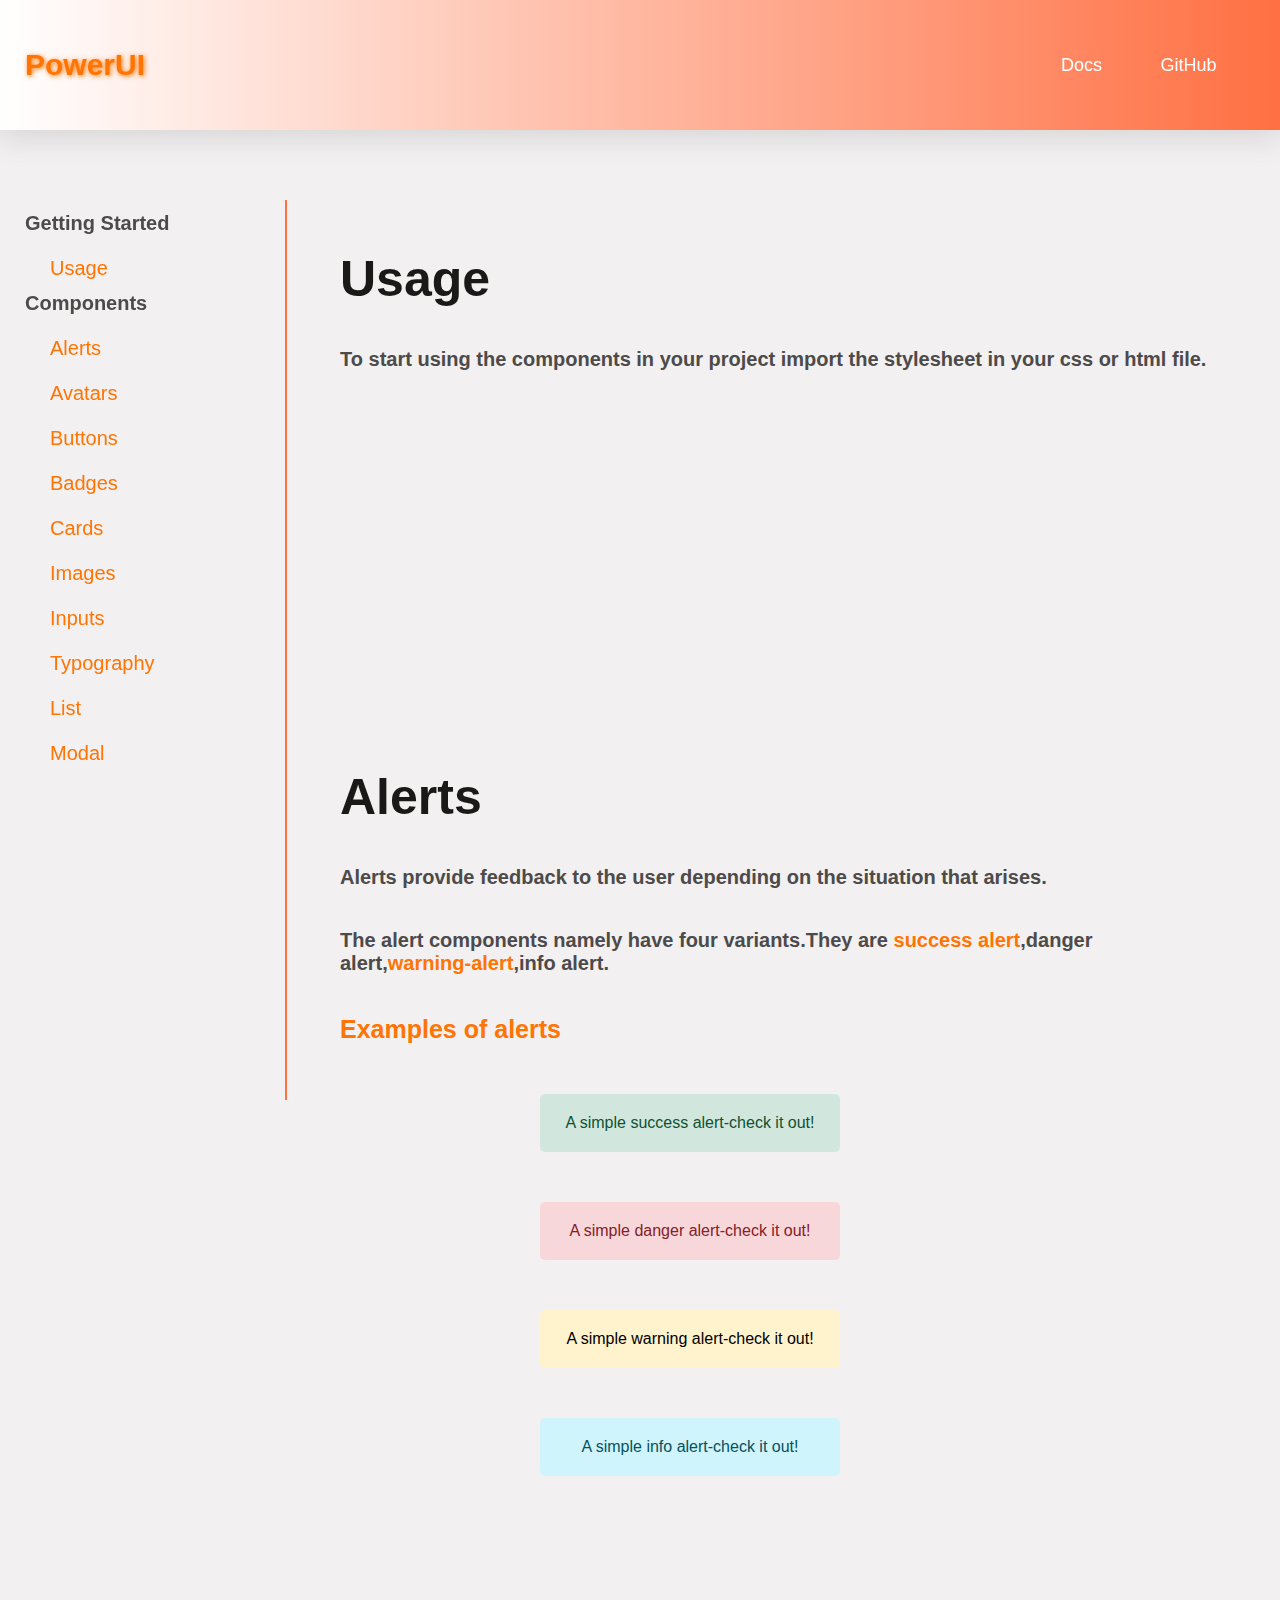
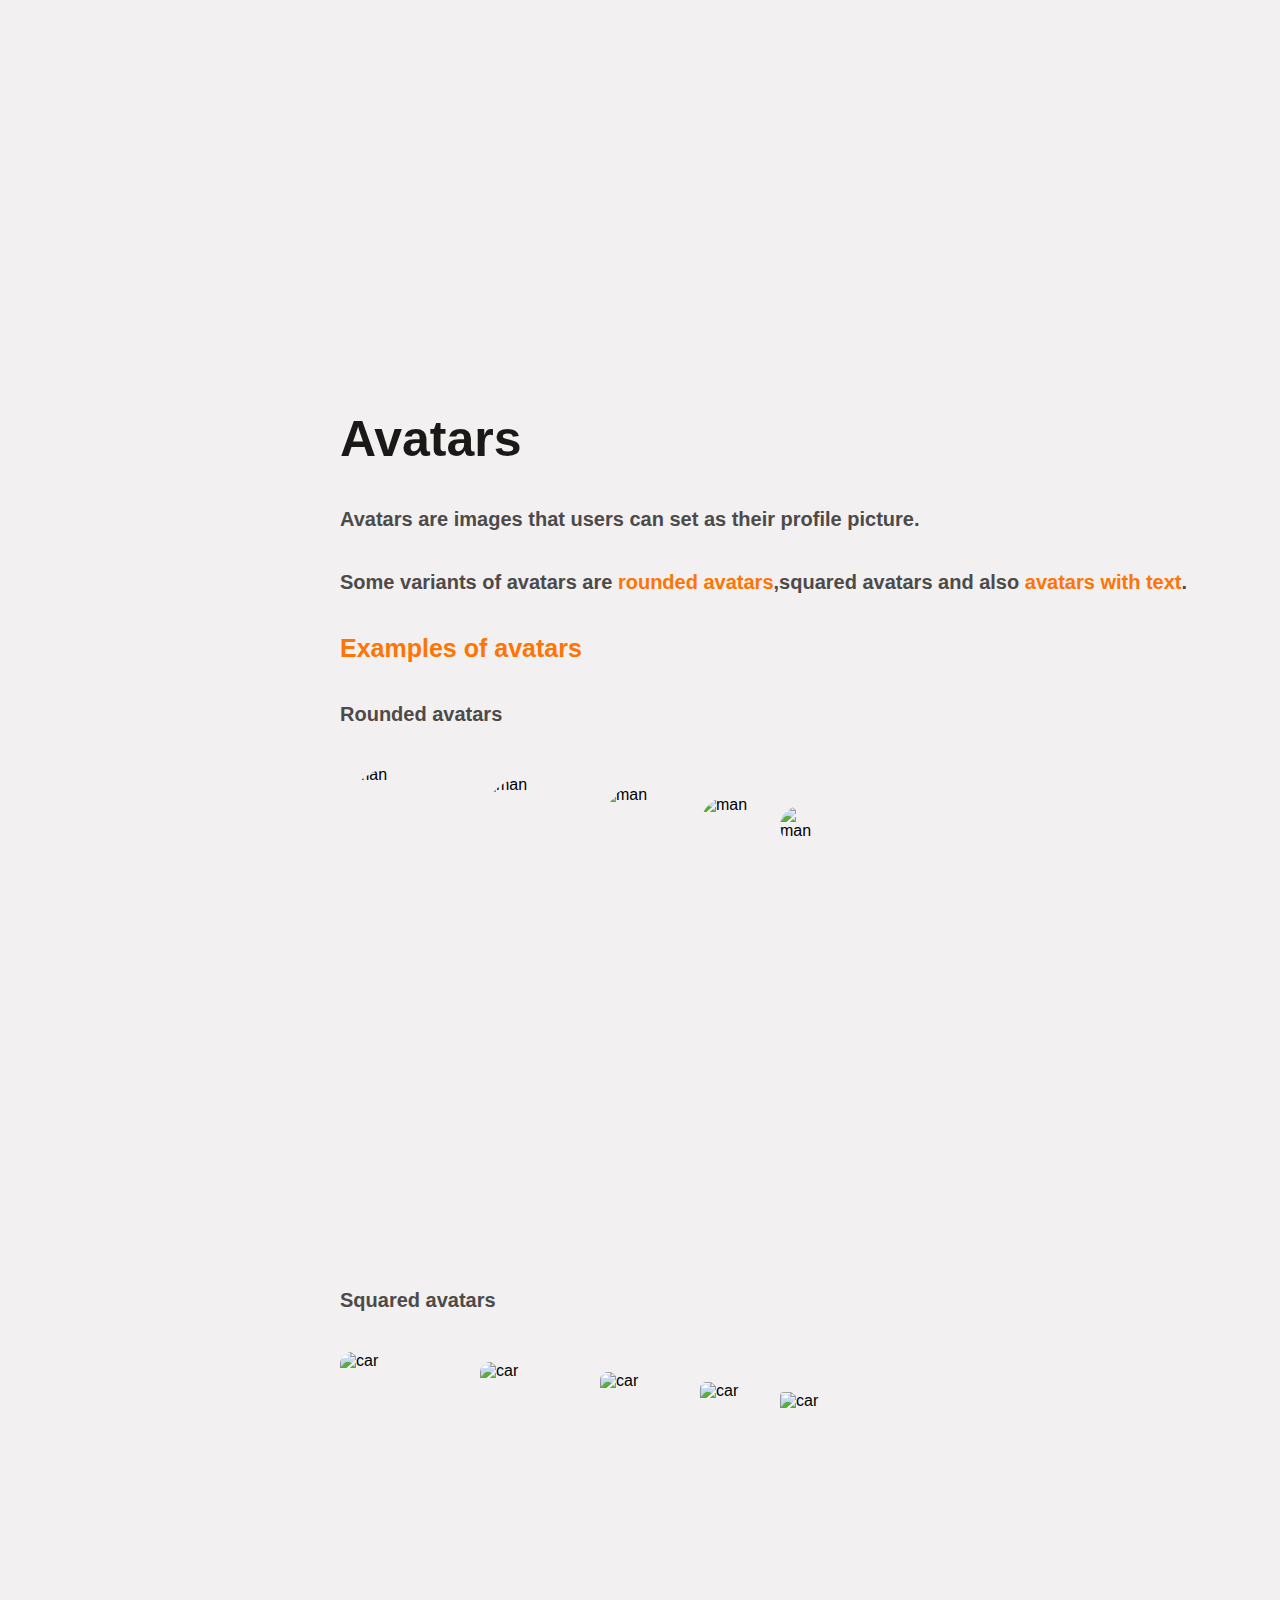
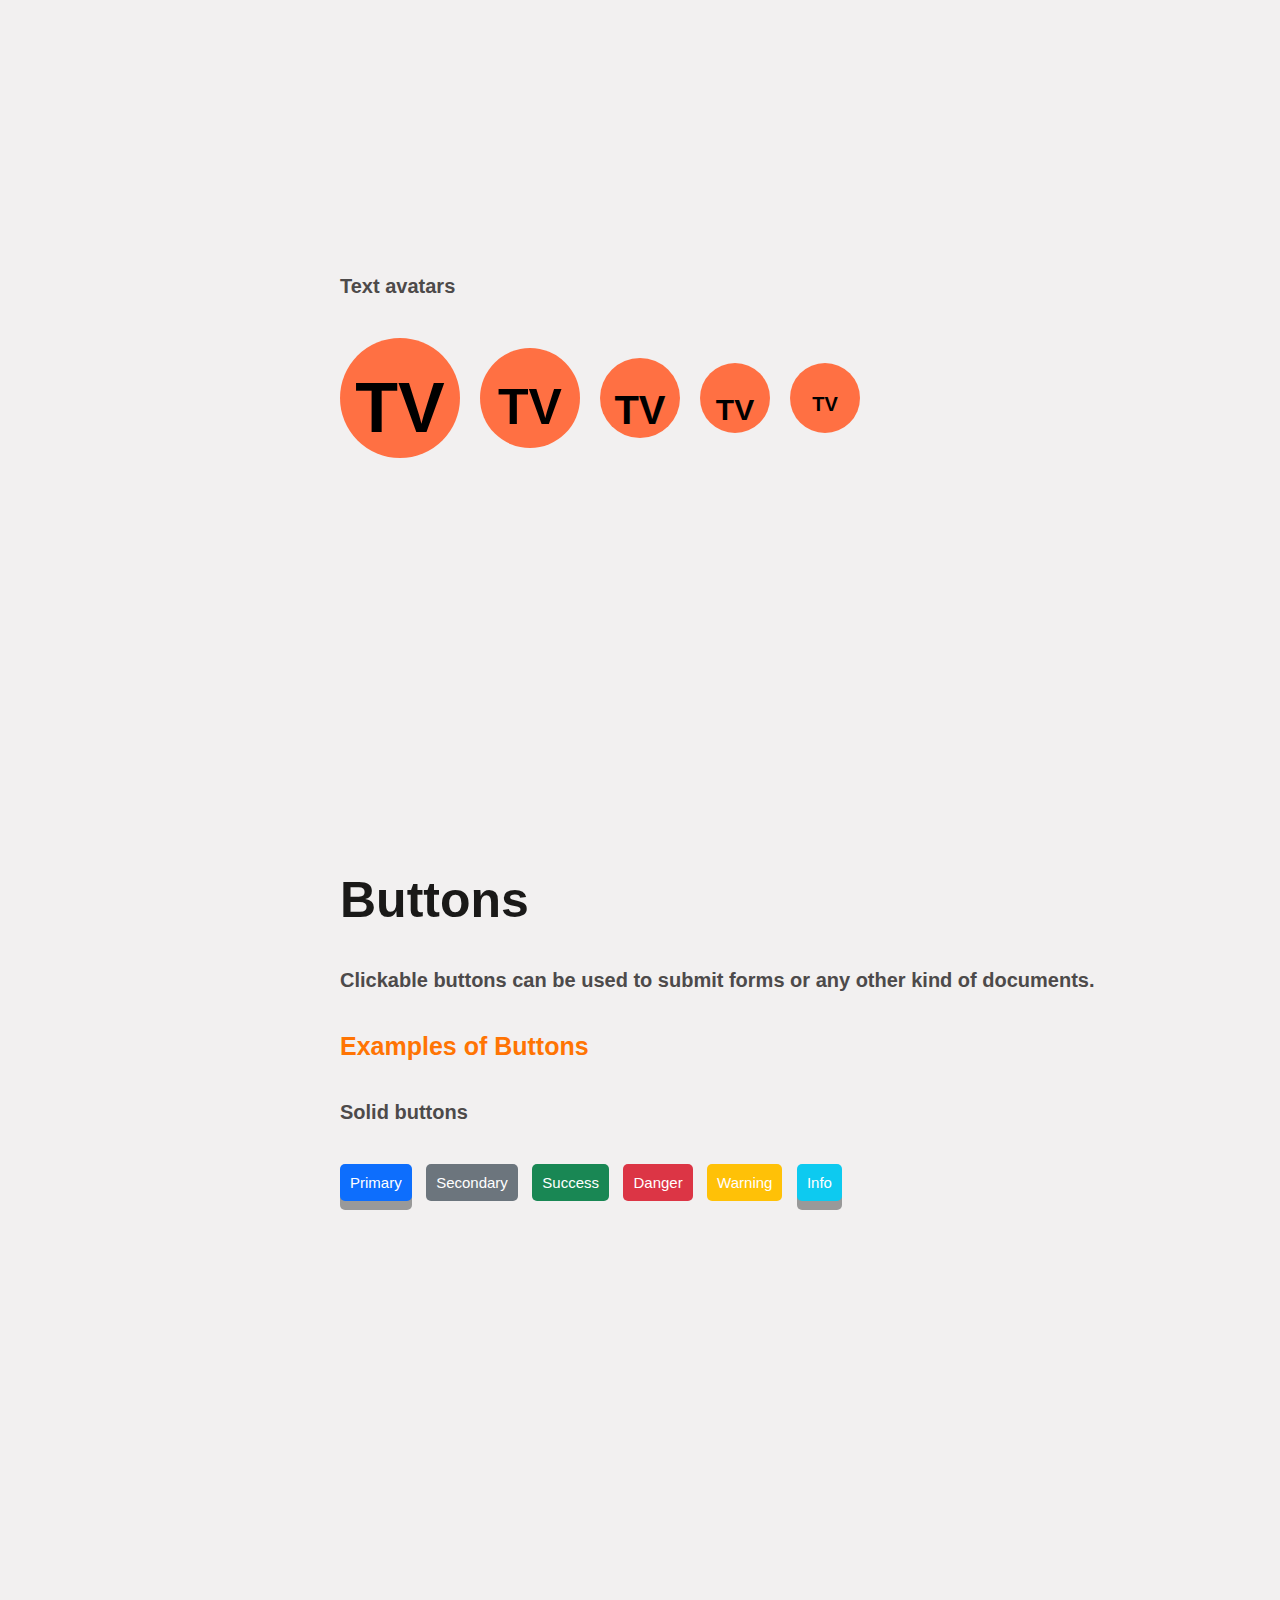
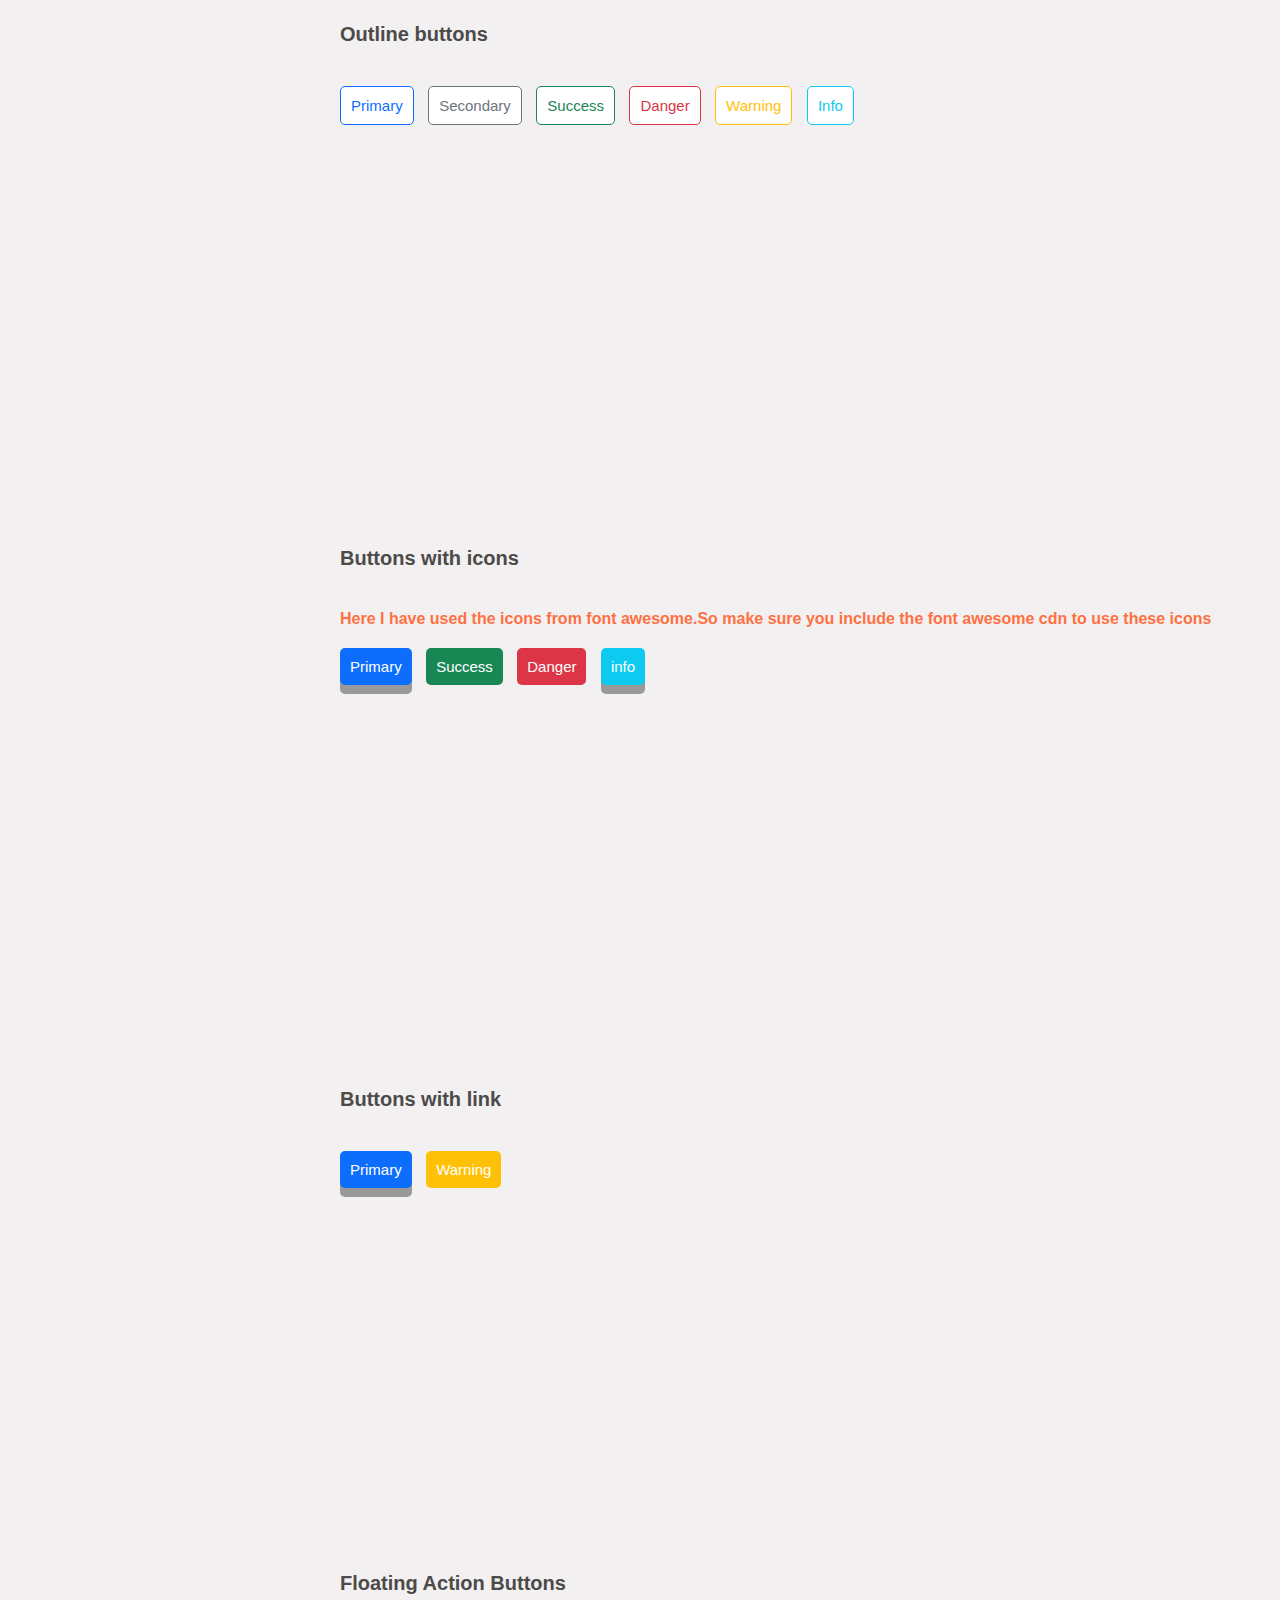
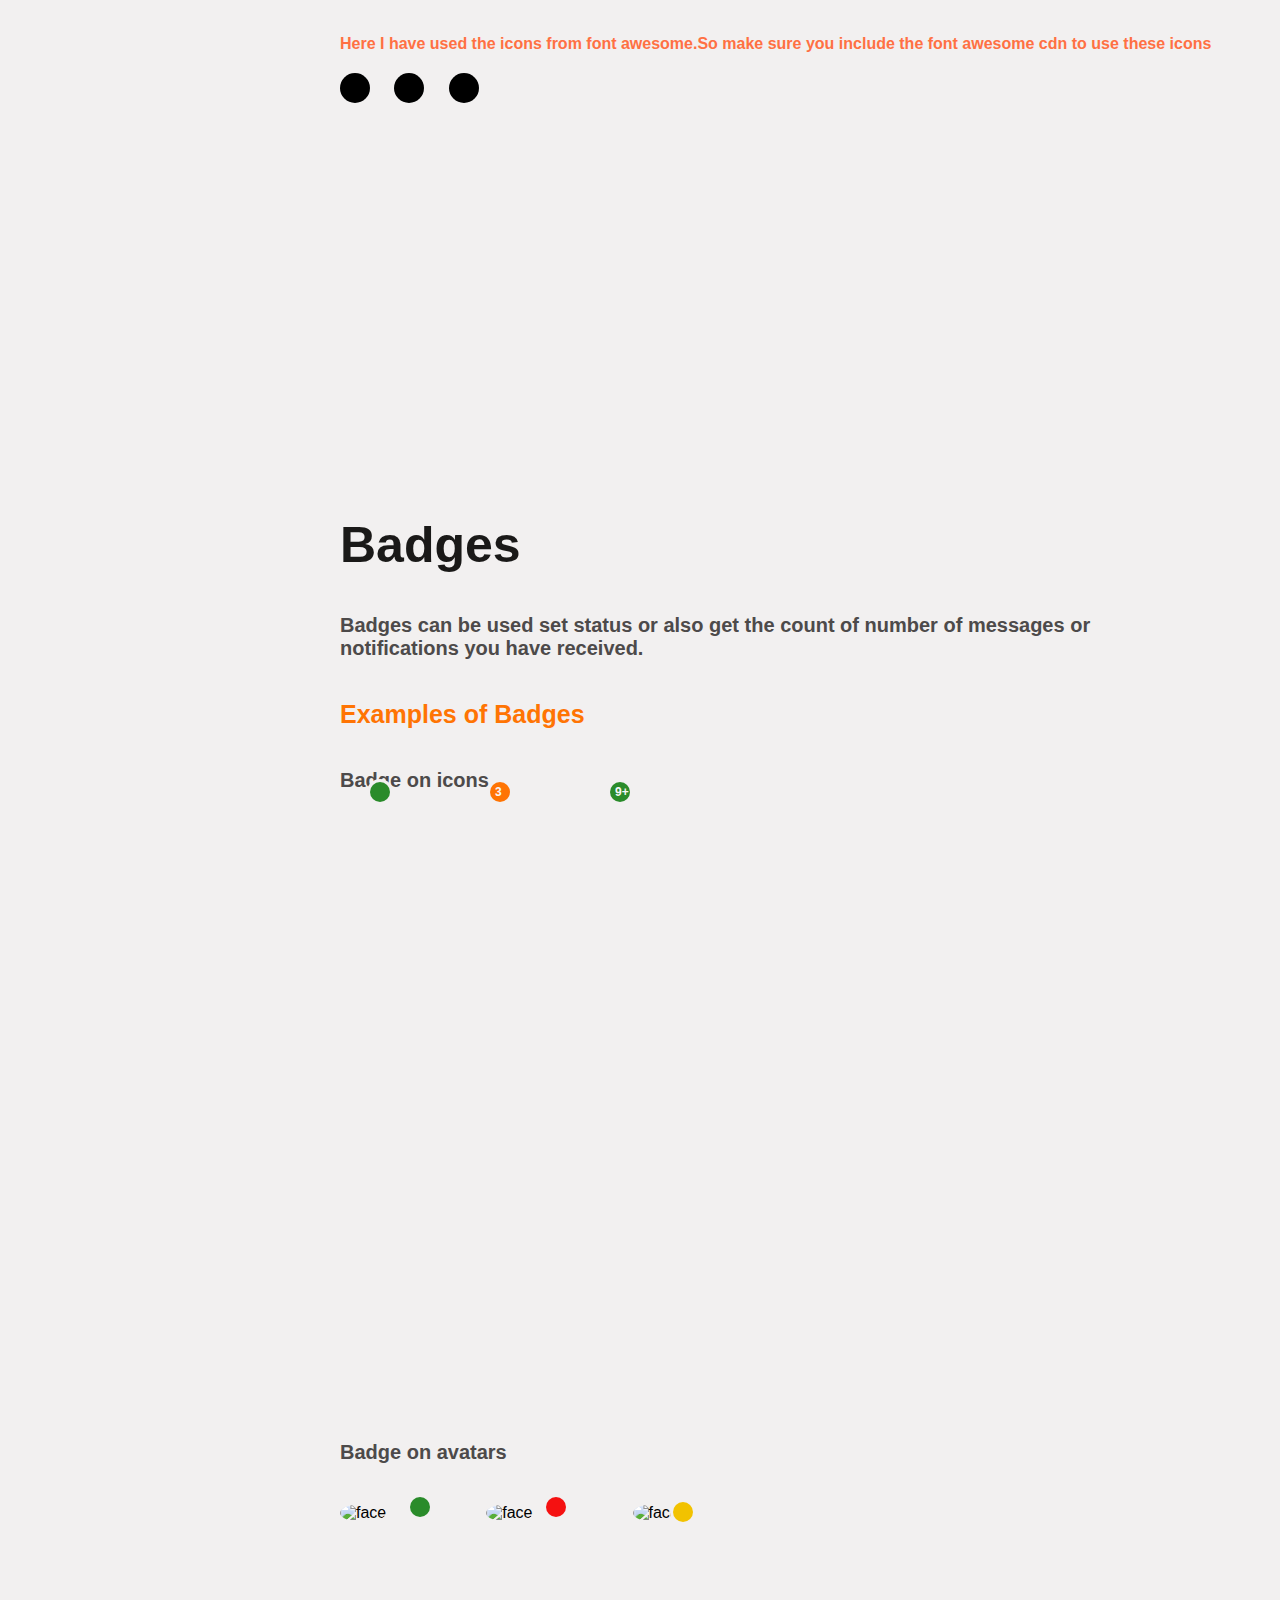
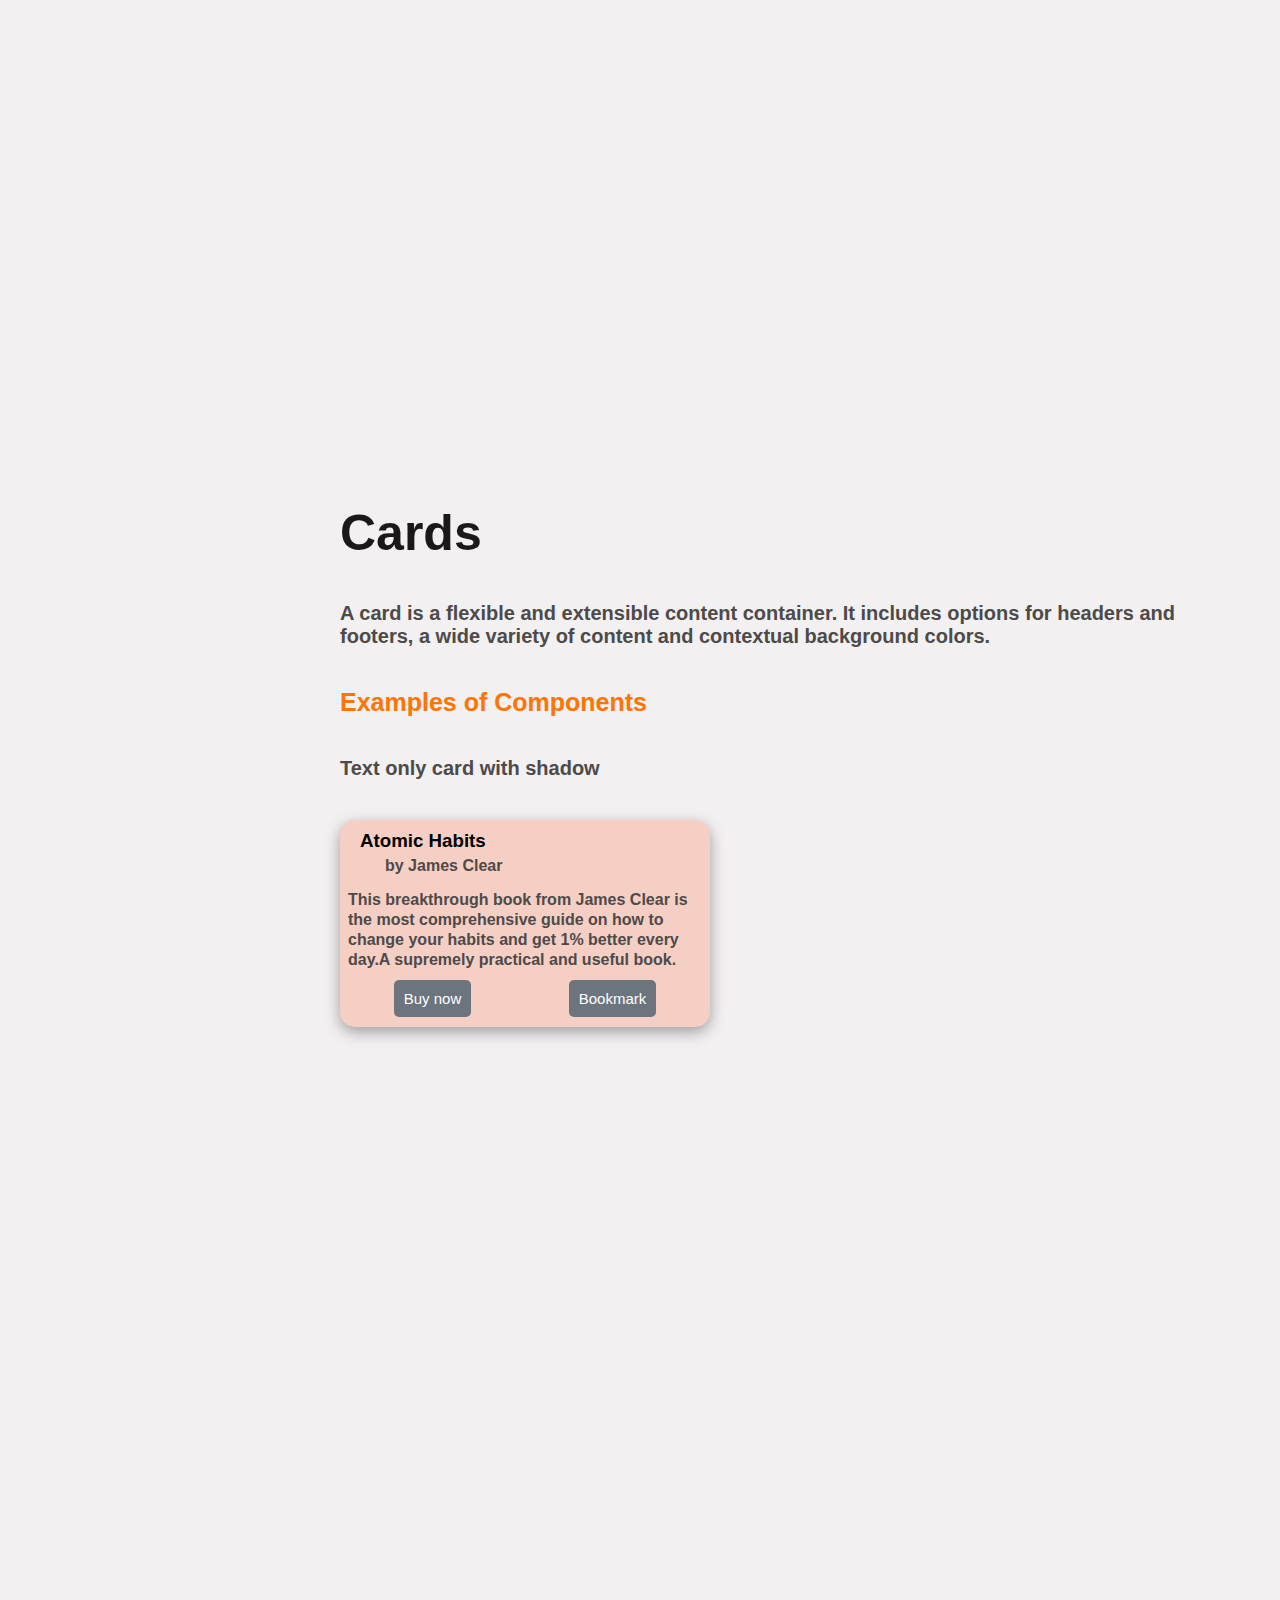
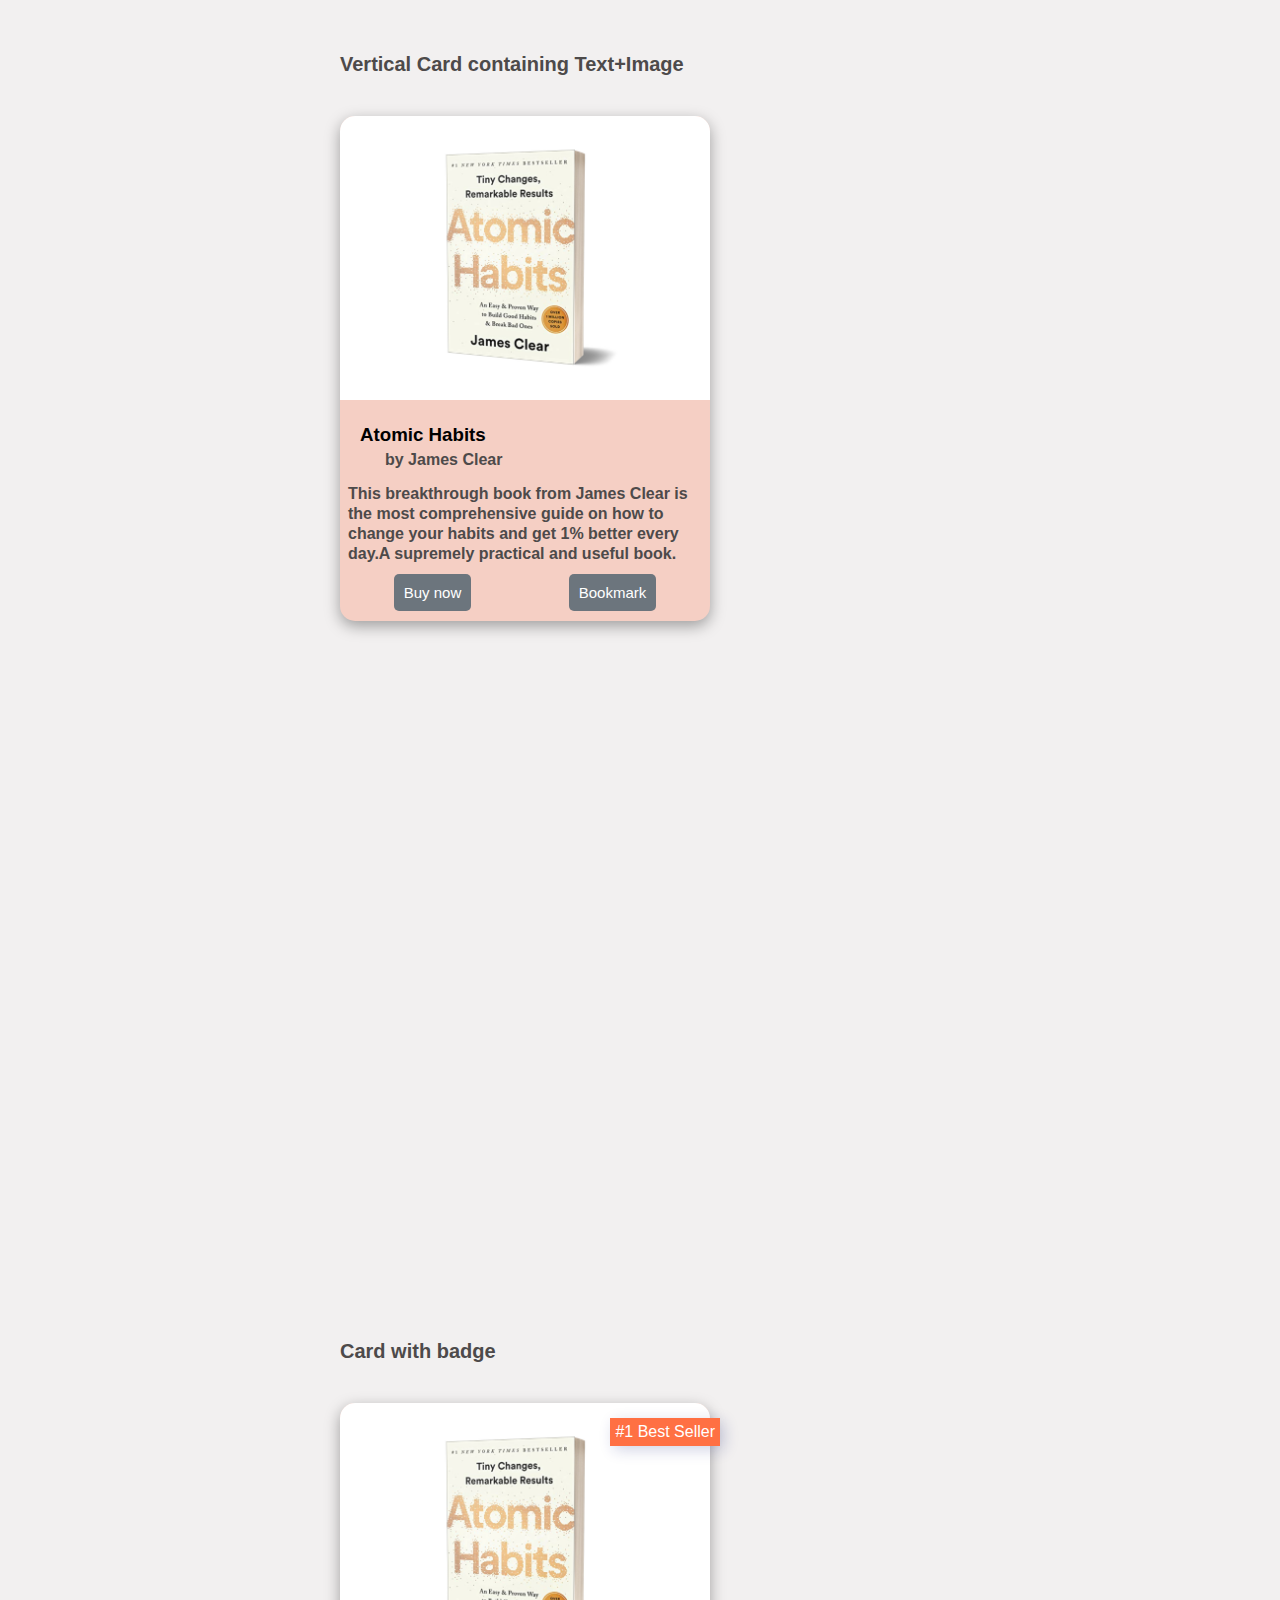
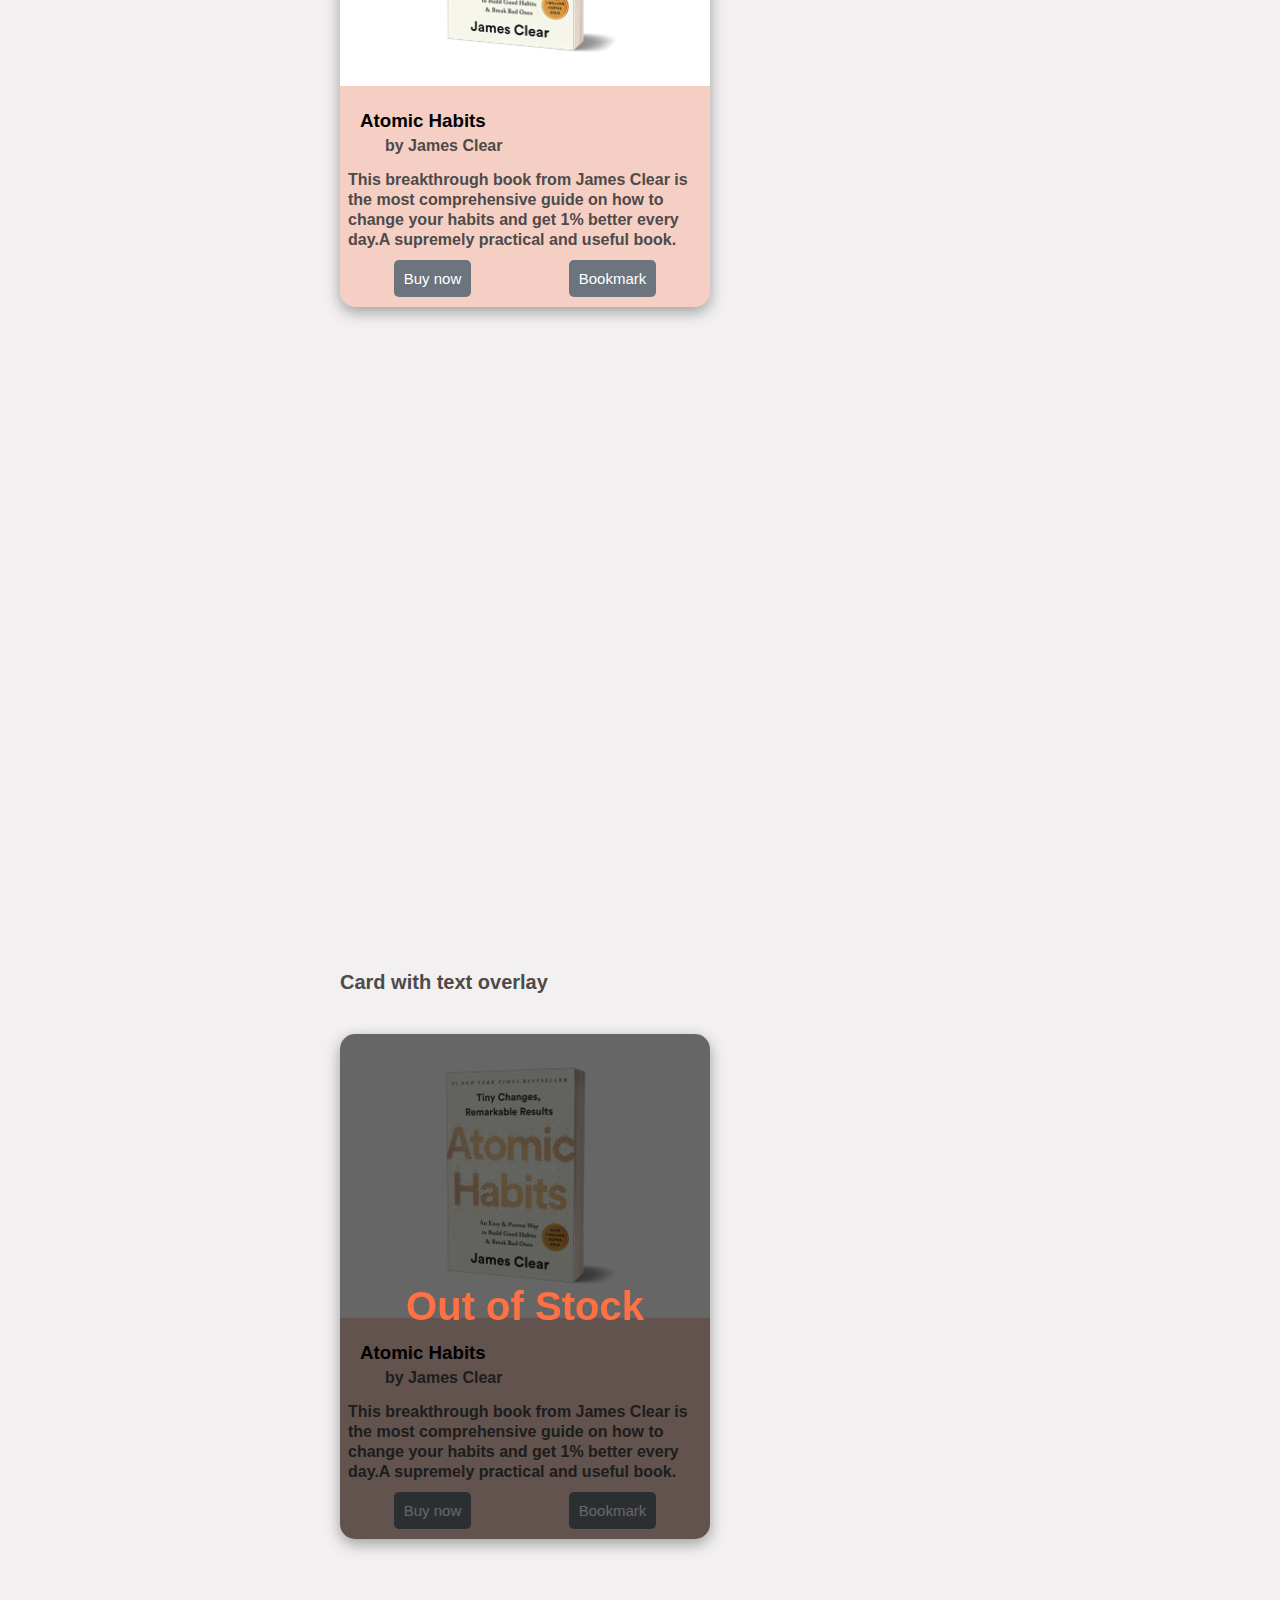
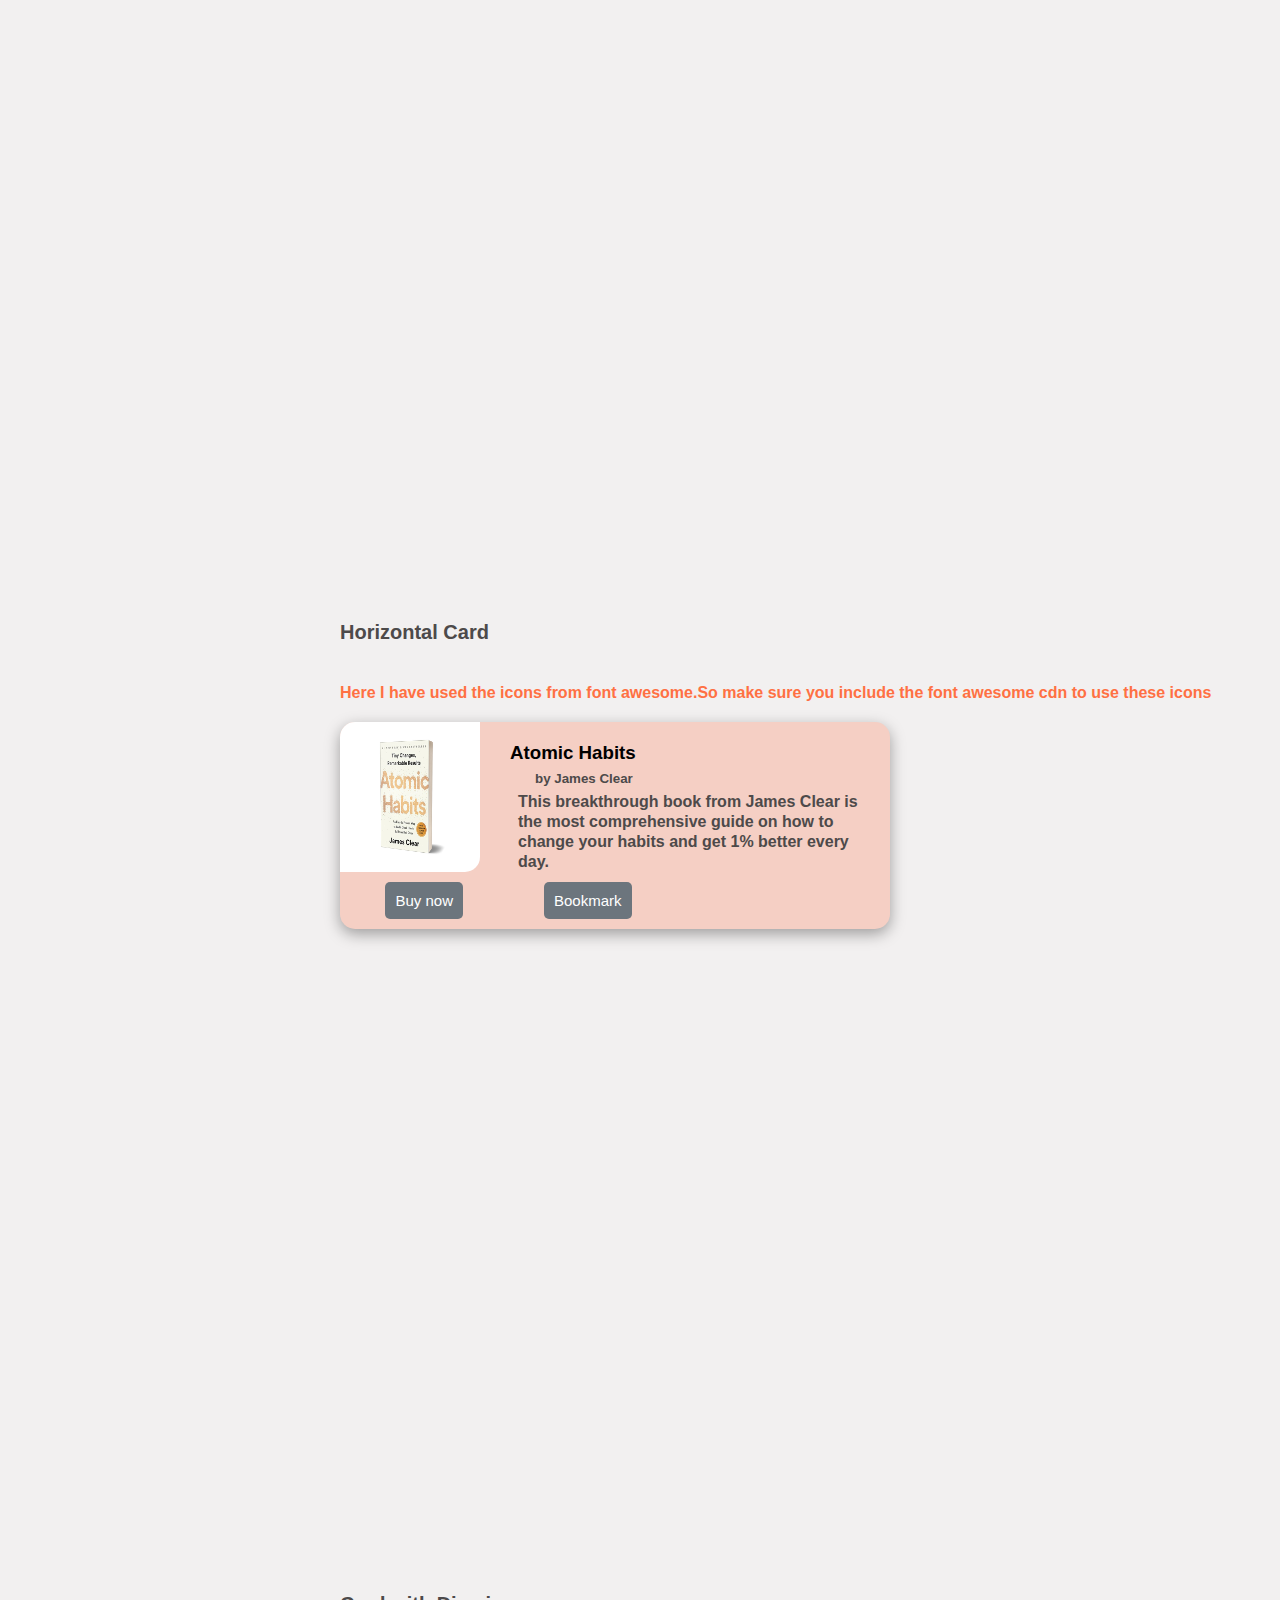
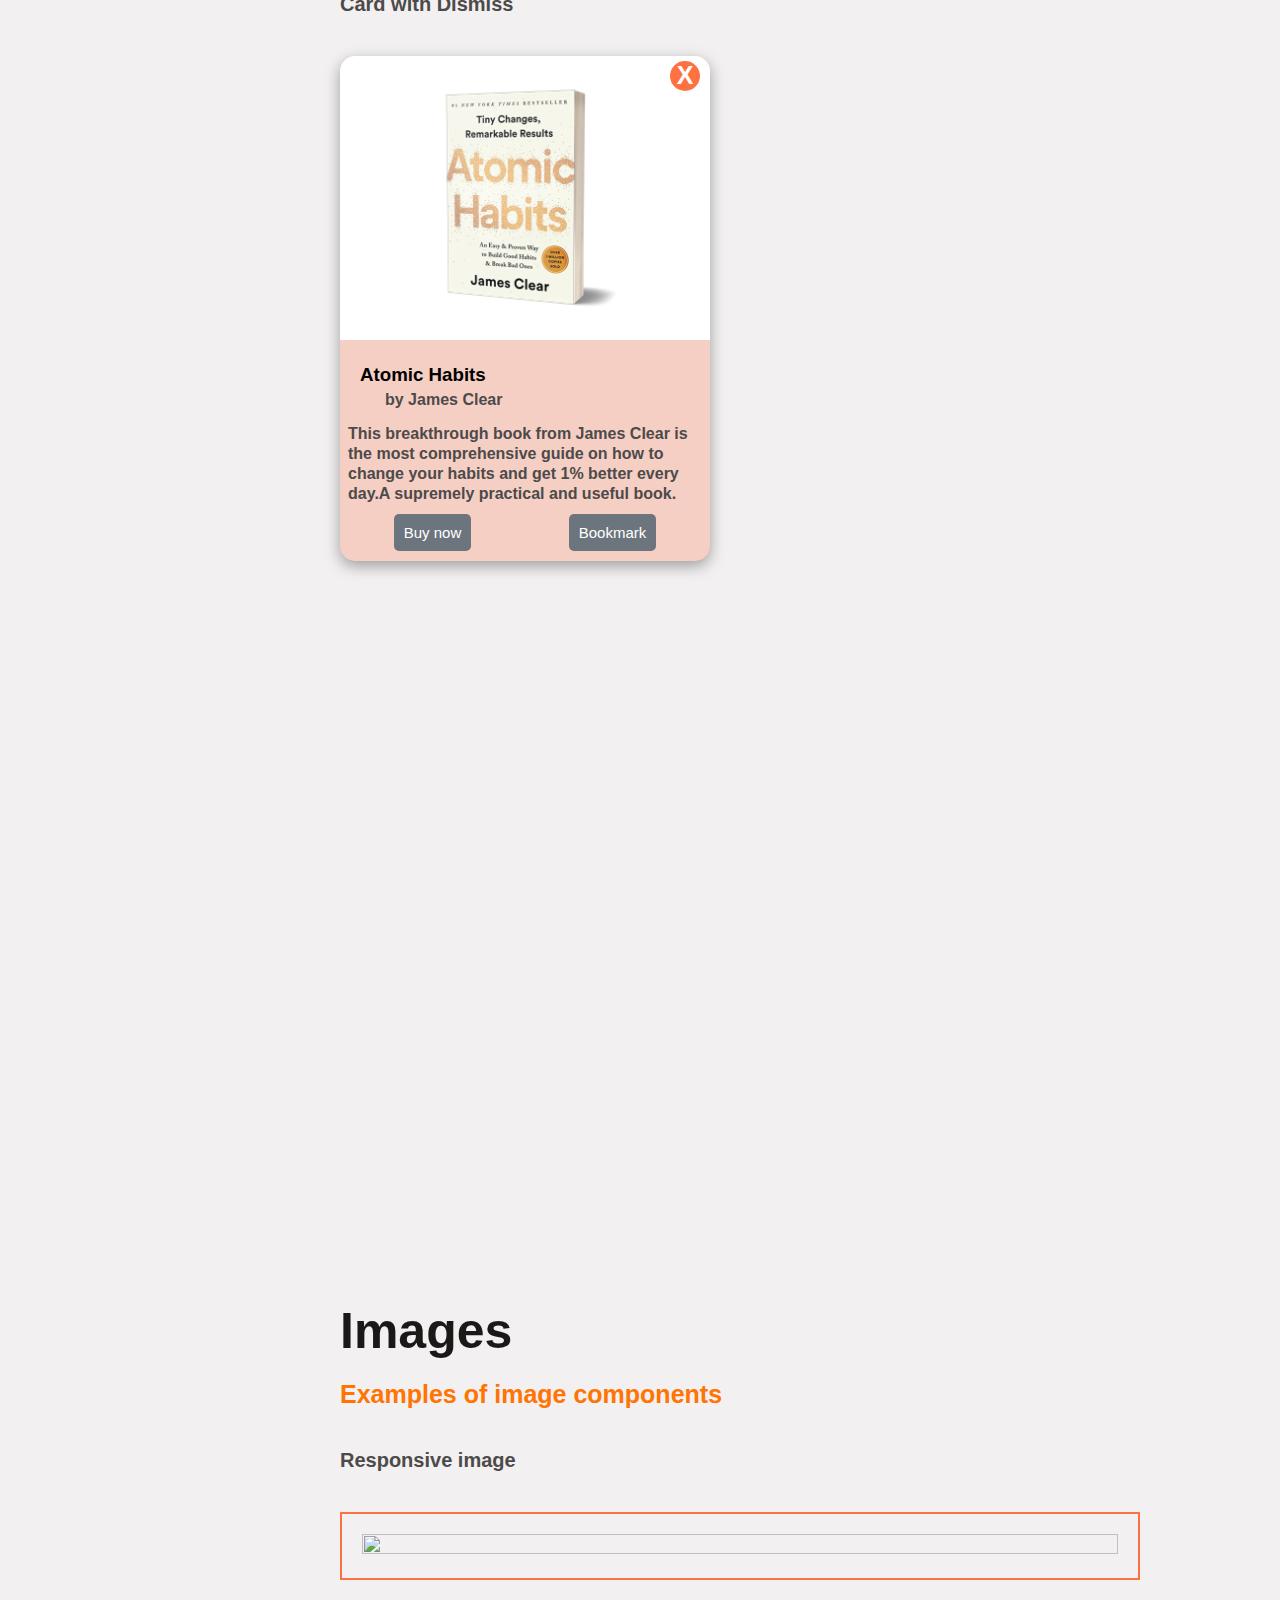
==== documentation.html @ 07fbf4ff "fixed iframe" ====
<!DOCTYPE html>
<html lang="en">
<head>
    <meta charset="UTF-8">
    <meta http-equiv="X-UA-Compatible" content="IE=edge">
    <meta name="viewport" content="width=device-width, initial-scale=1.0">
    <meta name="viewport" content="width=100%" />
    <title>PowerUI|Documentation</title>
    <link rel="stylesheet" href="https://cdnjs.cloudflare.com/ajax/libs/font-awesome/5.1.0/css/v4-shims.min.css" integrity="sha512-p++g4gkFY8DBqLItjIfuKJPFvTPqcg2FzOns2BNaltwoCOrXMqRIOqgWqWEvuqsj/3aVdgoEo2Y7X6SomTfUPA==" crossorigin="anonymous" referrerpolicy="no-referrer" />
    <link rel="stylesheet" href="./Components/component.css">
   <link rel="stylesheet" href="documentation.css">

   
   
  
   <!-- <link rel="stylesheet" href="path/to/font-awesome/css/font-awesome.min.css"> -->
</head>
<body>
    

<div class="container">


   <!-- navbar starts   -->
  <nav class="main-navbar">
    <div class="left-nav">
        <a href="index.html">PowerUI</a>
    </div>
    <ul class="right-nav">
        <li><a href="documentation.html">Docs</a></li>
        <li><a href="https://github.com/varun-Tad/PowerUI">GitHub</a></li>
    </ul>
  </nav>

<!-- navbar ends -->



    <!-- side navbar starts -->
    <aside class="side-navbar">

        <h4 class="usage-head">Getting Started</h4>
        <p class=side-navbar-item><a href="#">Usage</a></p>
        <h4 class="component-head">Components</h4>
        <p class="side-navbar-item"><a href="#alert-container" class="avatar-scrollTo">Alerts</a></p>
        <p class="side-navbar-item"><a href="#avatar-container">Avatars</a></p>
        <p class="side-navbar-item"><a href="#button-container">Buttons</a></p>
        <p class="side-navbar-item"><a href="#badge-container">Badges</a></p>
        <p class="side-navbar-item"><a href="#card-container">Cards</a></p>
        <p class="side-navbar-item"><a href="#image-container" class="image-scollTo">Images</a></p>
        <p class="side-navbar-item"><a href="#input-container">Inputs</a></p>
        <p class="side-navbar-item"><a href="#typography-container">Typography</a></p>
        <p class="side-navbar-item"><a href="#list-container">List</a></p>
        <p class="side-navbar-item"><a href="#modal-container">Modal</a></p>
    </aside>

    <!-- side navbar ends -->

    <!-- document-container starts -->
  <section class="document-container">

    <!-- Usage -->

    <h1 class="component-heading">Usage</h1>
    <p class="component-para">To start using the components in your project import the stylesheet in your css or html file.</p>

    <iframe
    loading="lazy"
     src="https://carbon.now.sh/embed?bg=rgba%28255%2C255%2C255%2C1%29&t=seti&wt=none&l=auto&width=680&ds=true&dsyoff=20px&dsblur=68px&wc=true&wa=true&pv=56px&ph=56px&ln=false&fl=1&fm=Hack&fs=14px&lh=133%25&si=false&es=2x&wm=false&code=%2520%2520%253Clink%2520rel%253D%2522stylesheet%2522%2520href%253D%2522https%253A%252F%252Fpowerui.netlify.app%252FComponents%252Fcomponent.css%2522%253E%250A%2520%2520"
     style="width: 100%; height: 223px; border:0; transform: scale(1); overflow:hidden;"
     sandbox="allow-scripts allow-same-origin">
    </iframe>

     <!-- Alert Component-->
     
  <div id="alert-container">
        <h1 class="component-heading">Alerts</h1>
        <p class="component-para">Alerts provide feedback to the user depending on the situation that arises.</p>
        <p class="component-para">The alert components namely have four variants.They are  <span class="component-text-highlighted">success alert</span>,<span>danger alert</span>,<span class="component-text-highlighted">warning-alert</span>,<span>info alert</span>.</p>
        <h2 class="component-sub-heading">Examples of alerts</h2>
        <div class="comp-example">
         
           <div class="alert alert-success">
             A simple success alert-check it out!
           </div>

           <div class="alert alert-danger">
             A simple danger alert-check it out!
            </div>

            <div class="alert alert-warning">
              A simple warning alert-check it out!
            </div>

            <div class="alert alert-info">
              A simple info alert-check it out!
            </div>
       
  </div>      
        <iframe
        loading="lazy"
        src="https://carbon.now.sh/embed?bg=rgba%28255%2C255%2C255%2C1%29&t=seti&wt=none&l=auto&width=680&ds=true&dsyoff=20px&dsblur=68px&wc=true&wa=true&pv=56px&ph=56px&ln=false&fl=1&fm=Hack&fs=14px&lh=133%25&si=false&es=2x&wm=false&code=%253Cdiv%2520class%253D%2522alert%2520alert-success%2522%253EA%2520simple%2520success%2520alert-check%2520it%2520out%21%253C%252Fdiv%253E%250A%253Cdiv%2520class%253D%2522alert%2520alert-danger%2522%253EA%2520simple%2520danger%2520alert-check%2520it%2520out%21%253C%252Fdiv%253E%250A%253Cdiv%2520class%253D%2522alert%2520alert-warning%2522%253EA%2520simple%2520warning%2520alert-check%2520it%2520out%21%253C%252Fdiv%253E%250A%253Cdiv%2520class%253D%2522alert%2520alert-info%2522%253EA%2520simple%2520info%2520alert-check%2520it%2520out%21%253C%252Fdiv%253E%250A%2520%250A"
        style="width: 100%; height: 400px; border:0; transform: scale(1); overflow:hidden;"
        sandbox="allow-scripts allow-same-origin">
      </iframe>
   
    

    <!-- Avatar section -->
   
  <div id="avatar-container">
       <h1 class="component-heading">Avatars</h1>
       <p class="component-para">Avatars are images that users can set as their profile picture.</p>
       <p class="component-para">Some variants of avatars are <span class="component-text-highlighted">rounded avatars</span>,squared avatars and also <span class="component-text-highlighted">avatars with text</span>.<p>  
       <h2 class="component-sub-heading">Examples of avatars</h2>  
       
      <div>
         <p class="component-para">Rounded avatars</p>
      
         <div class="avatar-sect">
            <img class="avatar-round avatar-xl" src="https://images.unsplash.com/photo-1593085512500-5d55148d6f0d?ixlib=rb-1.2.1&ixid=MnwxMjA3fDB8MHxwaG90by1wYWdlfHx8fGVufDB8fHx8&auto=format&fit=crop&w=1180&q=80" alt="man">
            <img class="avatar-round avatar-lg" src="https://images.unsplash.com/photo-1593085512500-5d55148d6f0d?ixlib=rb-1.2.1&ixid=MnwxMjA3fDB8MHxwaG90by1wYWdlfHx8fGVufDB8fHx8&auto=format&fit=crop&w=1180&q=80" alt="man">
            <img class="avatar-round avatar-md" src="https://images.unsplash.com/photo-1593085512500-5d55148d6f0d?ixlib=rb-1.2.1&ixid=MnwxMjA3fDB8MHxwaG90by1wYWdlfHx8fGVufDB8fHx8&auto=format&fit=crop&w=1180&q=80" alt="man">
            <img class="avatar-round avatar-sm" src="https://images.unsplash.com/photo-1593085512500-5d55148d6f0d?ixlib=rb-1.2.1&ixid=MnwxMjA3fDB8MHxwaG90by1wYWdlfHx8fGVufDB8fHx8&auto=format&fit=crop&w=1180&q=80" alt="man">
            <img class="avatar-round avatar-xs" src="https://images.unsplash.com/photo-1593085512500-5d55148d6f0d?ixlib=rb-1.2.1&ixid=MnwxMjA3fDB8MHxwaG90by1wYWdlfHx8fGVufDB8fHx8&auto=format&fit=crop&w=1180&q=80" alt="man">
         </div>
        
            <iframe
            loading="lazy"
            src="https://carbon.now.sh/embed?bg=rgba%28255%2C255%2C255%2C1%29&t=seti&wt=none&l=auto&width=680&ds=true&dsyoff=20px&dsblur=68px&wc=true&wa=true&pv=56px&ph=56px&ln=false&fl=1&fm=Hack&fs=14px&lh=133%25&si=false&es=2x&wm=false&code=%2520%253Cimg%2520class%253D%2522avatar-round%2520avatar-xl%2522%2520src%253D%2522https%253A%252F%252Furl-of-image%2522%2520alt%253D%2522%2520%2522%253E%250A%2520%253Cimg%2520class%253D%2522avatar-round%2520avatar-lg%2522%2520src%253D%2522https%253A%252F%252Furl-of-image%2522%2520alt%253D%2522%2520%2522%253E%250A%2520%253Cimg%2520class%253D%2522avatar-round%2520avatar-md%2522%2520src%253D%2522https%253A%252F%252Furl-of-image%2522%2520alt%253D%2522%2520%2522%253E%250A%2520%253Cimg%2520class%253D%2522avatar-round%2520avatar-sm%2522%2520src%253D%2522https%253A%252F%252Furl-of-image%2522%2520alt%253D%2522%2520%2522%253E%250A%2520%253Cimg%2520class%253D%2522avatar-round%2520avatar-xs%2522%2520src%253D%2522https%253A%252F%252Furl-of-image%2522%2520alt%253D%2522%2520%2522%253E"
            style="width: 100%; height: 279px; border:0; transform: scale(1); overflow:hidden;"
            sandbox="allow-scripts allow-same-origin">
          </iframe>



           
        <p class="component-para">Squared avatars</p>    
      
        <div class="avatar-sect">
         
          <img class ="avatar-square avatar-xl"src="https://images.unsplash.com/photo-1583698896760-7355120cede6?ixlib=rb-1.2.1&ixid=MnwxMjA3fDB8MHxwaG90by1wYWdlfHx8fGVufDB8fHx8&auto=format&fit=crop&w=1548&q=80" alt="car">
          <img class ="avatar-square avatar-lg"src="https://images.unsplash.com/photo-1583698896760-7355120cede6?ixlib=rb-1.2.1&ixid=MnwxMjA3fDB8MHxwaG90by1wYWdlfHx8fGVufDB8fHx8&auto=format&fit=crop&w=1548&q=80" alt="car">
          <img class ="avatar-square avatar-md"src="https://images.unsplash.com/photo-1583698896760-7355120cede6?ixlib=rb-1.2.1&ixid=MnwxMjA3fDB8MHxwaG90by1wYWdlfHx8fGVufDB8fHx8&auto=format&fit=crop&w=1548&q=80" alt="car">
          <img class ="avatar-square avatar-sm"src="https://images.unsplash.com/photo-1583698896760-7355120cede6?ixlib=rb-1.2.1&ixid=MnwxMjA3fDB8MHxwaG90by1wYWdlfHx8fGVufDB8fHx8&auto=format&fit=crop&w=1548&q=80" alt="car">
          <img class ="avatar-square avatar-xs"src="https://images.unsplash.com/photo-1583698896760-7355120cede6?ixlib=rb-1.2.1&ixid=MnwxMjA3fDB8MHxwaG90by1wYWdlfHx8fGVufDB8fHx8&auto=format&fit=crop&w=1548&q=80" alt="car">
        </div>
    

        <iframe
          loading="lazy"
          src="https://carbon.now.sh/embed?bg=rgba%28255%2C255%2C255%2C1%29&t=seti&wt=none&l=auto&width=680&ds=true&dsyoff=20px&dsblur=68px&wc=true&wa=true&pv=56px&ph=56px&ln=false&fl=1&fm=Hack&fs=14px&lh=133%25&si=false&es=2x&wm=false&code=%2520%253Cimg%2520class%253D%2522avatar-square%2520avatar-xl%2522%2520src%253D%2522https%253A%252F%252Furl-of-image%2522%2520alt%253D%2522%2520%2522%253E%250A%2520%253Cimg%2520class%253D%2522avatar-square%2520avatar-lg%2522%2520src%253D%2522https%253A%252F%252Furl-of-image%2522%2520alt%253D%2522%2520%2522%253E%250A%2520%253Cimg%2520class%253D%2522avatar-square%2520avatar-md%2522%2520src%253D%2522https%253A%252F%252Furl-of-image%2522%2520alt%253D%2522%2520%2522%253E%250A%2520%253Cimg%2520class%253D%2522avatar-square%2520avatar-sm%2522%2520src%253D%2522https%253A%252F%252Furl-of-image%2522%2520alt%253D%2522%2520%2522%253E%250A%2520%253Cimg%2520class%253D%2522avatar-square%2520avatar-xs%2522%2520src%253D%2522https%253A%252F%252Furl-of-image%2522%2520alt%253D%2522%2520%2522%253E"
          style="width: 100%; height: 279px; border:0; transform: scale(1); overflow:hidden;"
          sandbox="allow-scripts allow-same-origin">
        </iframe>

        <p class="component-para">Text avatars</p> 
     
        <div class="avatar-sect">

            <div class="avatar-text avatar-xl font-extra-large">TV</div>
            <div class="avatar-text avatar-lg font-large">TV</div>
            <div class="avatar-text avatar-md font-mid">TV</div>
            <div class="avatar-text avatar-sm font-small">TV</div>
            <div class="avatar-text avatar-xs font-extra-small">TV</div>
        </div>
          <iframe
            loading="lazy"
            src="https://carbon.now.sh/embed?bg=rgba%28255%2C255%2C255%2C1%29&t=seti&wt=none&l=auto&width=680&ds=true&dsyoff=20px&dsblur=68px&wc=true&wa=true&pv=56px&ph=56px&ln=false&fl=1&fm=Hack&fs=14px&lh=133%25&si=false&es=2x&wm=false&code=%2520%253Cdiv%2520class%253D%2522avatar-text%2520avatar-xl%2520font-extra-large%2522%253ETV%253C%252Fdiv%253E%250A%2520%253Cdiv%2520class%253D%2522avatar-text%2520avatar-lg%2520font-large%2522%253ETV%253C%252Fdiv%253E%250A%2520%253Cdiv%2520class%253D%2522avatar-text%2520avatar-md%2520font-mid%2522%253ETV%253C%252Fdiv%253E%250A%2520%253Cdiv%2520class%253D%2522avatar-text%2520avatar-sm%2520font-small%2522%253ETV%253C%252Fdiv%253E%250A%2520%253Cdiv%2520class%253D%2522avatar-text%2520avatar-xs%2520font-extra-small%2522%253ETV%253C%252Fdiv%253E"
            style="width: 100%; height: 279px; border:0; transform: scale(1); overflow:hidden;"
            sandbox="allow-scripts allow-same-origin">
          </iframe>

      </div>
    </div>

    <!-- Button section -->

   <div id="button-container" >

   
       <h1 class="component-heading">Buttons</h1>
       <p class="component-para">Clickable buttons can be used to submit forms or any other kind of documents. </p>
       <h2 class="component-sub-heading">Examples of Buttons</h2> 
       <p class="component-para">Solid buttons</p>
      
       <div class="comp-example">
          <button type="button" class="btn btn-primary btns">Primary</button>
          <button type="button" class="btn btn-secondary btns">Secondary</button>
          <button type="button" class="btn btn-success btns">Success</button>
          <button type="button" class="btn btn-danger btns">Danger</button>
          <button type="button" class="btn btn-warning btns">Warning</button>
          <button type="button" class="btn btn-info btns">Info</button>
      </div>

      <iframe
      loading="lazy"
      src="https://carbon.now.sh/embed?bg=rgba%28255%2C255%2C255%2C1%29&t=seti&wt=none&l=auto&width=680&ds=true&dsyoff=20px&dsblur=68px&wc=true&wa=true&pv=56px&ph=56px&ln=false&fl=1&fm=Hack&fs=14px&lh=133%25&si=false&es=2x&wm=false&code=%253Cbutton%2520type%253D%2522button%2522%2520class%253D%2522btn%2520btn-primary%2520btns%2522%253EPrimary%253C%252Fbutton%253E%250A%253Cbutton%2520type%253D%2522button%2522%2520class%253D%2522btn%2520btn-secondary%2520btns%2522%253ESecondary%253C%252Fbutton%253E%250A%253Cbutton%2520type%253D%2522button%2522%2520class%253D%2522btn%2520btn-success%2520btns%2522%253ESuccess%253C%252Fbutton%253E%250A%253Cbutton%2520type%253D%2522button%2522%2520class%253D%2522btn%2520btn-danger%2520btns%2522%253EDanger%253C%252Fbutton%253E%250A%253Cbutton%2520type%253D%2522button%2522%2520class%253D%2522btn%2520btn-warning%2520btns%2522%253EWarning%253C%252Fbutton%253E%250A%253Cbutton%2520type%253D%2522button%2522%2520class%253D%2522btn%2520btn-info%2520btns%2522%253EInfo%253C%252Fbutton%253E"
      style="width: 100%; height: 298px; border:0; transform: scale(1); overflow:hidden;"
      sandbox="allow-scripts allow-same-origin">
    </iframe>


       <p class="component-para">Outline buttons</p>
      
       <div class="comp-example">
          <button type="button" class="btn btn-outline-primary">Primary</button>
          <button type="button" class="btn btn-outline-secondary">Secondary</button>
          <button type="button" class="btn btn-outline-success">Success</button>
          <button type="button" class="btn btn-outline-danger">Danger</button>
          <button type="button" class="btn btn-outline-warning">Warning</button>
          <button type="button" class="btn btn-outline-info">Info</button>
       </div>

       <iframe
       loading="lazy"
       src="https://carbon.now.sh/embed?bg=rgba%28255%2C255%2C255%2C1%29&t=seti&wt=none&l=auto&width=680&ds=true&dsyoff=20px&dsblur=68px&wc=true&wa=true&pv=56px&ph=56px&ln=false&fl=1&fm=Hack&fs=14px&lh=133%25&si=false&es=2x&wm=false&code=%2520%253Cbutton%2520type%253D%2522button%2522%2520class%253D%2522btn%2520btn-outline-primary%2522%253EPrimary%253C%252Fbutton%253E%250A%2520%253Cbutton%2520type%253D%2522button%2522%2520class%253D%2522btn%2520btn-outline-secondary%2522%253ESecondary%253C%252Fbutton%253E%250A%2520%253Cbutton%2520type%253D%2522button%2522%2520class%253D%2522btn%2520btn-outline-success%2522%253ESuccess%253C%252Fbutton%253E%250A%2520%253Cbutton%2520type%253D%2522button%2522%2520class%253D%2522btn%2520btn-outline-danger%2522%253EDanger%253C%252Fbutton%253E%250A%2520%253Cbutton%2520type%253D%2522button%2522%2520class%253D%2522btn%2520btn-outline-warning%2522%253EWarning%253C%252Fbutton%253E%250A%2520%253Cbutton%2520type%253D%2522button%2522%2520class%253D%2522btn%2520btn-outline-info%2522%253EInfo%253C%252Fbutton%253E"
       style="width: 100%; height: 298px; border:0; transform: scale(1); overflow:hidden;"
       sandbox="allow-scripts allow-same-origin">
     </iframe>

       <p class="component-para">Buttons with icons</p>
       <p class="component-highlight">Here I have used the icons from font awesome.So make sure you include the font awesome cdn to use these icons</p>

       <div class="comp-example">
        <button type="button" class="btn btn-primary btns"><i class="far fa-thumbs-up"></i> Primary</button>
        <button type="button" class="btn btn-success btns"><i class="far fa-check-circle"></i> Success</button>
        <button type="button" class="btn btn-danger btns"><i class="far fa-times-circle"></i> Danger</button>
        <button type="button" class="btn btn-info btns"><i class="far fa-question-circle"></i>  info</button>
       </div>


       <iframe
       loading="lazy"
       src="https://carbon.now.sh/embed?bg=rgba%28255%2C255%2C255%2C1%29&t=seti&wt=none&l=auto&width=680&ds=true&dsyoff=20px&dsblur=68px&wc=true&wa=true&pv=56px&ph=56px&ln=false&fl=1&fm=Hack&fs=14px&lh=133%25&si=false&es=2x&wm=false&code=%253Cbutton%2520type%253D%2522button%2522%2520class%253D%2522btn%2520btn-primary%2520btns%2522%253E%253Ci%2520class%253D%2522far%2520fa-thumbs-up%2522%253E%253C%252Fi%253E%2520Primary%253C%252Fbutton%253E%250A%253Cbutton%2520type%253D%2522button%2522%2520class%253D%2522btn%2520btn-success%2520btns%2522%253E%253Ci%2520class%253D%2522far%2520fa-check-circle%2522%253E%253C%252Fi%253E%2520Success%253C%252Fbutton%253E%250A%253Cbutton%2520type%253D%2522button%2522%2520class%253D%2522btn%2520btn-danger%2520btns%2522%253E%253Ci%2520class%253D%2522far%2520fa-times-circle%2522%253E%253C%252Fi%253E%2520Danger%253C%252Fbutton%253E%250A%253Cbutton%2520type%253D%2522button%2522%2520class%253D%2522btn%2520btn-info%2520btns%2522%253E%253Ci%2520class%253D%2522far%2520fa-question-circle%2522%253E%253C%252Fi%253E%2520info%253C%252Fbutton%253E%250A"
       style="width: 100%; height: 279px; border:0; transform: scale(1); overflow:hidden;"
       sandbox="allow-scripts allow-same-origin">
     </iframe>



       <p class="component-para">Buttons with link</p>
       <div class="comp-example">
          <button type="button" class="btn btn-primary btns"><a class ="link-button-text" href="https://www.google.com/">Primary</a></button>
          <button type="button" class="btn btn-warning btns"><a class="link-button-text" href="https://www.google.com/">Warning</a></button>
       </div>

       <iframe
       loading="lazy"
       src="https://carbon.now.sh/embed?bg=rgba%28255%2C255%2C255%2C1%29&t=seti&wt=none&l=auto&width=680&ds=true&dsyoff=20px&dsblur=68px&wc=true&wa=true&pv=56px&ph=56px&ln=false&fl=1&fm=Hack&fs=14px&lh=133%25&si=false&es=2x&wm=false&code=%253Cbutton%2520type%253D%2522button%2522%2520class%253D%2522btn%2520btn-primary%2522%253E%253Ca%2520class%2520%253D%2522link-button-text%2522%2520href%253D%2522%2522%253ELink%253C%252Fa%253E%253C%252Fbutton%253E%250A%253Cbutton%2520type%253D%2522button%2522%2520class%253D%2522btn%2520btn-warning%2522%253E%253Ca%2520class%253D%2522link-button-text%2522%2520href%253D%2522%2522%253ELink%253C%252Fa%253E%253C%252Fbutton%253E%250A%250A"
       style="width: 100%; height: 260px; border:0; transform: scale(1); overflow:hidden;"
       sandbox="allow-scripts allow-same-origin">
     </iframe>

      <p class="component-para">Floating Action Buttons</p>
      <p class="component-highlight">Here I have used the icons from font awesome.So make sure you include the font awesome cdn to use these icons</p>
      <div class="comp-example">
          <button class="floating-action-btn"><i class="fas fa-camera fa-2x"></i></button>
          <button class="floating-action-btn"><i class="fas fa-star fa-lg"></i></button>
          <button class="floating-action-btn"><i class="far fa-envelope fa-lg"></i></button>
      </div>

      <iframe
      loading="lazy"
      src="https://carbon.now.sh/embed?bg=rgba%28255%2C255%2C255%2C1%29&t=seti&wt=none&l=auto&width=680&ds=true&dsyoff=20px&dsblur=68px&wc=true&wa=true&pv=56px&ph=56px&ln=false&fl=1&fm=Hack&fs=14px&lh=133%25&si=false&es=2x&wm=false&code=%253Cbutton%2520class%253D%2522floating-action-btn%2522%253E%253Ci%2520class%253D%2522fas%2520fa-camera%2520fa-2x%2522%253E%253C%252Fi%253E%253C%252Fbutton%253E%250A%253Cbutton%2520class%253D%2522floating-action-btn%2522%253E%253Ci%2520class%253D%2522fas%2520fa-star%2520fa-lg%2522%253E%253C%252Fi%253E%253C%252Fbutton%253E%250A%253Cbutton%2520class%253D%2522floating-action-btn%2522%253E%253Ci%2520class%253D%2522far%2520fa-envelope%2520fa-lg%2522%253E%253C%252Fi%253E%253C%252Fbutton%253E%250A%250A"
      style="width: 100%; height: 279px; border:0; transform: scale(1); overflow:hidden;"
      sandbox="allow-scripts allow-same-origin">
    </iframe>

</div>   

    <!-- Badges section -->
    <div id="badge-container" >

        <h1 class="component-heading">Badges</h1>
        <p class="component-para">Badges can be used set status or also get the count of number of messages or notifications you have received.</p>
        <h2 class="component-sub-heading">Examples of Badges</h2> 
 
        <p class="component-para">Badge on icons</p>
        
          <div class="badge-sect">

            <div class="badge-portion">
                 <i class="fab fa-facebook-square fa-3x"></i>
                 <p class=" badge-top badge-active badge"></p>
            </div>
            <div class="badge-portion">
                <i class="fab fa-whatsapp fa-3x"></i>
                <p class=" badge-top number-badge badge-no-of-message badge">3</p>
            </div>
            <div class="badge-portion">
                <i class="fas fa-envelope fa-3x"></i>
                <p class="badge-top number-badge badge-active badge">9+</p>
            </div>
          </div>
         
          <iframe
          loading="lazy"
           src="https://carbon.now.sh/embed?bg=rgba%28255%2C255%2C255%2C1%29&t=seti&wt=none&l=auto&width=680&ds=true&dsyoff=20px&dsblur=68px&wc=true&wa=true&pv=56px&ph=56px&ln=false&fl=1&fm=Hack&fs=14px&lh=133%25&si=false&es=2x&wm=false&code=%2520%2520%253Cdiv%2520class%253D%2522badge-portion%2522%253E%250A%2520%2520%2520%2520%2520%2520%2520%253Ci%2520class%253D%2522fab%2520fa-facebook-square%2520fa-3x%2522%253E%253C%252Fi%253E%250A%2520%2520%2520%2520%2520%2520%2520%253Cp%2520class%253D%2522%2520badge-top%2520badge-active%2520badge%2522%253E%253C%252Fp%253E%250A%2520%2520%2520%253C%252Fdiv%253E%250A%2520%2520%2520%253Cdiv%2520class%253D%2522badge-portion%2522%253E%250A%2520%2520%2520%2520%2520%2520%2520%2520%253Ci%2520class%253D%2522fab%2520fa-whatsapp%2520fa-3x%2522%253E%253C%252Fi%253E%250A%2520%2520%2520%2520%2520%2520%2520%2520%253Cp%2520class%253D%2522%2520badge-top%2520number-badge%2520badge-no-of-message%2520badge%2522%253E3%253C%252Fp%253E%250A%2520%2520%2520%253C%252Fdiv%253E%250A%2520%2520%2520%253Cdiv%2520class%253D%2522badge-portion%2522%253E%250A%2520%2520%2520%2520%2520%2520%2520%2520%253Ci%2520class%253D%2522fas%2520fa-envelope%2520fa-3x%2522%253E%253C%252Fi%253E%250A%2520%2520%2520%2520%2520%2520%2520%2520%253Cp%2520class%253D%2522badge-top%2520number-badge%2520badge-active%2520badge%2522%253E9%252B%253C%252Fp%253E%250A%2520%2520%2520%253C%252Fdiv%253E%250A%250A%2520%2520return%2520go%28f%252C%2520seed%252C%2520%255B%255D%29%250A%257D"
           style="width: 100%; height: 465px; border:0; transform: scale(1); overflow:hidden;"
           sandbox="allow-scripts allow-same-origin">
          </iframe>

        <p class="component-para">Badge on avatars</p>
       
          <div class="badge-sect">
            <div class="badge-portion">
                <img class ="avatar-round avatar-lg"src="https://images.unsplash.com/photo-1570295999919-56ceb5ecca61?ixlib=rb-1.2.1&ixid=MnwxMjA3fDB8MHxwaG90by1wYWdlfHx8fGVufDB8fHx8&auto=format&fit=crop&w=2960&q=80" alt="face">
                <p class=" badge-bottom-lg badge-active badge"></p>
            </div>
            <div class="badge-portion">
                <img class ="avatar-round avatar-md"src="https://images.unsplash.com/photo-1570295999919-56ceb5ecca61?ixlib=rb-1.2.1&ixid=MnwxMjA3fDB8MHxwaG90by1wYWdlfHx8fGVufDB8fHx8&auto=format&fit=crop&w=2960&q=80" alt="face">
                <p class=" badge-bottom-md badge-busy badge"></p>
           </div>
           <div class="badge-portion">
               <img class ="avatar-round avatar-sm"src="https://images.unsplash.com/photo-1570295999919-56ceb5ecca61?ixlib=rb-1.2.1&ixid=MnwxMjA3fDB8MHxwaG90by1wYWdlfHx8fGVufDB8fHx8&auto=format&fit=crop&w=2960&q=80" alt="face">
               <p class=" badge-bottom-sm badge-away badge"></p>
            </div>
          </div>
          <iframe
          loading="lazy"
          src="https://carbon.now.sh/embed?bg=rgba%28255%2C255%2C255%2C1%29&t=seti&wt=none&l=auto&width=680&ds=true&dsyoff=20px&dsblur=68px&wc=true&wa=true&pv=56px&ph=56px&ln=false&fl=1&fm=Hack&fs=14px&lh=133%25&si=false&es=2x&wm=false&code=%250A%2520%253Cdiv%2520class%253D%2522badge-portion%2522%253E%250A%2520%2520%2520%2520%2520%253Cimg%2520class%2520%253D%2522avatar-round%2520avatar-lg%2522src%253D%2522...%2522%2520alt%253D%2522...%2522%253E%250A%2520%2520%2520%2520%2520%253Cp%2520class%253D%2522%2520badge-bottom-lg%2520badge-active%2520badge%2522%253E%253C%252Fp%253E%250A%2520%253C%252Fdiv%253E%250A%2520%253Cdiv%2520class%253D%2522badge-portion%2522%253E%250A%2520%2520%2520%2520%2520%253Cimg%2520class%2520%253D%2522avatar-round%2520avatar-md%2522src%253D%2522...%2522%2520alt%253D%2522...%2522%253E%250A%2520%2520%2520%2520%2520%253Cp%2520class%253D%2522%2520badge-bottom-md%2520badge-busy%2520badge%2522%253E%253C%252Fp%253E%250A%2520%253C%252Fdiv%253E%250A%2520%253Cdiv%2520class%253D%2522badge-portion%2522%253E%250A%2520%2520%2520%2520%2520%253Cimg%2520class%2520%253D%2522avatar-round%2520avatar-sm%2522src%253D%2522...%2522%2520alt%253D%2522face%2522%253E%250A%2520%2520%2520%2520%2520%253Cp%2520class%253D%2522%2520badge-bottom-sm%2520badge-away%2520badge%2522%253E%253C%252Fp%253E%250A%2520%253C%252Fdiv%253E"
          style="width: 100%; height: 428px; border:0; transform: scale(1); overflow:hidden;"
          sandbox="allow-scripts allow-same-origin">
        </iframe>

    </div>
    
     <!-- Cards section -->
    <div  id="card-container" >

        <h1 class="component-heading">Cards</h1>
        <p class="component-para">A card is a flexible and extensible content container. It includes options for headers and footers, a wide variety of content and contextual background colors.</p>
        <h2 class="component-sub-heading">Examples of Components</h2> 


        <p class="component-para">Text only card with shadow</p>
        <div class="comp-example">

         <div class="card">
             <div class="text-container">
                    <h3 class="card-title">Atomic Habits</h3>
                    <h4 class="card-subtitle">by James Clear</h4>
             </div>
             <div class="description-container">
                <p class="card-text">This breakthrough book from James Clear is the most comprehensive guide on how to change your habits and get 1% better every day.A supremely practical and useful book.</p>
             </div>
             <div class="link-container">
               <button class="btn btn-secondary">Buy now</button>
               <button class="btn btn-secondary">Bookmark</button>
             </div>
         </div>
        </div>
        <iframe
        loading="lazy"
        src="https://carbon.now.sh/embed?bg=rgba%28255%2C255%2C255%2C1%29&t=seti&wt=none&l=auto&width=680&ds=true&dsyoff=20px&dsblur=68px&wc=true&wa=true&pv=56px&ph=56px&ln=false&fl=1&fm=Hack&fs=14px&lh=133%25&si=false&es=2x&wm=false&code=%250A%253Cdiv%2520class%253D%2522card%2522%253E%250A%2520%2520%2520%253Cdiv%2520class%253D%2522text-container%2522%253E%250A%2520%2520%2520%2520%2520%2520%253Ch3%2520class%253D%2522card-title%2522%253EAtomic%2520Habits%253C%252Fh3%253E%250A%2520%2520%2520%2520%2520%2520%253Ch4%2520class%253D%2522card-subtitle%2522%253Eby%2520James%2520Clear%253C%252Fh4%253E%250A%2520%2520%2520%253C%252Fdiv%253E%250A%2520%2520%2520%253Cdiv%2520class%253D%2522description-container%2522%253E%250A%2520%2520%2520%2520%2520%2520%253Cp%2520class%253D%2522card-text%2522%253EThis%2520breakthrough%2520book%2520from%2520James%2520Clear%2520is%2520the%2520most%2520comprehensive%2520guide%2520on%2520%2520%2520%2520%2520%2520%2520%2520%2520%2520%2520%2520how%2520to%2520change%2520your%2520habits%2520and%2520get%25201%2525%2520better%2520every%2520day.A%2520supremely%2520practical%2520and%2520useful%2520book.%2520%2520%2520%2520%2520%2520%2520%2520%2520%253C%252Fp%253E%250A%2520%2520%2520%253C%252Fdiv%253E%250A%2520%2520%2520%253Cdiv%2520class%253D%2522link-container%2522%253E%250A%2520%2520%2520%2520%2520%2520%2520%253Cbutton%2520class%253D%2522btn%2520btn-secondary%2522%253EBuy%2520now%253C%252Fbutton%253E%250A%2520%2520%2520%2520%2520%2520%2520%253Cbutton%2520class%253D%2522btn%2520btn-secondary%2522%253EBookmark%253C%252Fbutton%253E%250A%2520%2520%2520%2520%253C%252Fdiv%253E%250A%2520%253C%252Fdiv%253E%250A"
        style="width: 100%; height: 502px; border:0; transform: scale(1); overflow:hidden;"
        sandbox="allow-scripts allow-same-origin">
      </iframe>


        <p class="component-para">Vertical Card containing Text+Image</p>
        <div class="comp-example">
         
          <div class="card">
             <div class="image-container">
                 <img class="image" src="../images/book.jpeg" alt="book">
             </div>
             <div class="text-container">
                    <h3 class="card-title">Atomic Habits</h3>
                    <h4 class="card-subtitle">by James Clear</h4>
             </div>
             <div class="description-container">
                <p class="card-text">This breakthrough book from James Clear is the most comprehensive guide on how to change your habits and get 1% better every day.A supremely practical and useful book.</p>
             </div>
             <div class="link-container">
               <button class="btn btn-secondary">Buy now</button>
               <button class="btn btn-secondary">Bookmark</button>
             </div>
          </div>
        </div>
        <iframe
        loading="lazy"
        src="https://carbon.now.sh/embed?bg=rgba%28255%2C255%2C255%2C1%29&t=seti&wt=none&l=auto&width=680&ds=true&dsyoff=20px&dsblur=68px&wc=true&wa=true&pv=56px&ph=56px&ln=false&fl=1&fm=Hack&fs=14px&lh=133%25&si=false&es=2x&wm=false&code=%250A%2520%253Cdiv%2520class%253D%2522card%2522%253E%250A%2520%2520%2520%2520%253Cdiv%2520class%253D%2522image-container%2522%253E%250A%2520%2520%2520%2520%2520%2520%2520%2520%253Cimg%2520class%253D%2522image%2522%2520src%253D%2522...%2522%2520alt%253D%2522book%2522%253E%250A%2520%2520%2520%2520%2520%253C%252Fdiv%253E%250A%2520%2520%2520%2520%2520%2520%253Cdiv%2520class%253D%2522text-container%2522%253E%250A%2520%2520%2520%2520%2520%2520%2520%2520%2520%253Ch3%2520class%253D%2522card-title%2522%253EAtomic%2520Habits%253C%252Fh3%253E%250A%2520%2520%2520%2520%2520%2520%2520%2520%2520%253Ch4%2520class%253D%2522card-subtitle%2522%253Eby%2520James%2520Clear%253C%252Fh4%253E%250A%2520%2520%2520%2520%2520%2520%2520%253C%252Fdiv%253E%250A%2520%2520%2520%2520%2520%2520%2520%253Cdiv%2520class%253D%2522description-container%2522%253E%250A%2520%2520%2520%2520%2520%2520%2520%2520%2520%253Cp%2520class%253D%2522card-text%2522%253EThis%2520breakthrough%2520book%2520from%2520James%2520Clear%2520is%2520the%2520most%2520comprehensive%2520guide%2520%2520%2520%2520%2520%2520%2520%2520%2520%2520%2520%2520%2520%2520%2520on%2520how%2520to%2520change%2520your%2520habits%2520and%2520get%25201%2525%2520better%2520every%2520day.A%2520supremely%2520practical%2520and%2520useful%2520%2520%2520%2520%2520%2520%2520%2520%2520%2520%2520%2520%2520%2520%2520book.%250A%2520%2520%2520%2520%2520%2520%2520%2520%2520%253C%252Fp%253E%250A%2520%2520%2520%2520%2520%2520%2520%253C%252Fdiv%253E%250A%2520%2520%2520%2520%2520%2520%2520%253Cdiv%2520class%253D%2522link-container%2522%253E%250A%2520%2520%2520%2520%2520%2520%2520%2520%2520%2520%2520%253Cbutton%2520class%253D%2522btn%2520btn-secondary%2522%253EBuy%2520now%253C%252Fbutton%253E%250A%2520%2520%2520%2520%2520%2520%2520%2520%2520%2520%2520%253Cbutton%2520class%253D%2522btn%2520btn-secondary%2522%253EBookmark%253C%252Fbutton%253E%250A%2520%2520%2520%2520%2520%2520%2520%2520%253C%252Fdiv%253E%250A%2520%2520%2520%2520%2520%253C%252Fdiv%253E%250A%2520%2520%253C%252Fdiv%253E%250A"
        style="width: 100%; height: 595px; border:0; transform: scale(1); overflow:hidden;"
        sandbox="allow-scripts allow-same-origin">
      </iframe>

        <p class="component-para">Card with badge</p>
        <div class="comp-example">
         
          <div class="card card-badge">
             <div class="image-container">
                 <img class="image" src="../images/book.jpeg" alt="book">
             </div>
             <div class="text-container">
                    <h3 class="card-title">Atomic Habits</h3>
                    <h4 class="card-subtitle">by James Clear</h4>
             </div>
             <div class="description-container">
                <p class="card-text">This breakthrough book from James Clear is the most comprehensive guide on how to change your habits and get 1% better every day.A supremely practical and useful book.</p>
             </div>
             <div class="link-container">
               <button class="btn btn-secondary">Buy now</button>
               <button class="btn btn-secondary">Bookmark</button>
             </div>
          </div>
        </div>
        <iframe
        loading="lazy"
        src="https://carbon.now.sh/embed?bg=rgba%28255%2C255%2C255%2C1%29&t=seti&wt=none&l=auto&width=680&ds=true&dsyoff=20px&dsblur=68px&wc=true&wa=true&pv=56px&ph=56px&ln=false&fl=1&fm=Hack&fs=14px&lh=133%25&si=false&es=2x&wm=false&code=%250A%253Cdiv%2520class%253D%2522card%2520card-badge%2522%253E%250A%2520%2520%2520%253Cdiv%2520class%253D%2522image-container%2522%253E%250A%2520%2520%2520%2520%2520%2520%2520%253Cimg%2520class%253D%2522image%2522%2520src%253D%2522..%252Fimages%252Fbook.jpeg%2522%2520alt%253D%2522book%2522%253E%250A%2520%2520%2520%2520%253C%252Fdiv%253E%250A%2520%2520%2520%2520%253Cdiv%2520class%253D%2522text-container%2522%253E%250A%2520%2520%2520%2520%2520%2520%2520%2520%2520%253Ch3%2520class%253D%2522card-title%2522%253EAtomic%2520Habits%253C%252Fh3%253E%250A%2520%2520%2520%2520%2520%2520%2520%2520%2520%253Ch4%2520class%253D%2522card-subtitle%2522%253Eby%2520James%2520Clear%253C%252Fh4%253E%250A%2520%2520%2520%2520%253C%252Fdiv%253E%250A%2520%2520%2520%2520%253Cdiv%2520class%253D%2522description-container%2522%253E%250A%2520%2520%2520%2520%2520%2520%2520%2520%253Cp%2520class%253D%2522card-text%2522%253EThis%2520breakthrough%2520book%2520from%2520James%2520Clear%2520is%2520the%2520most%2520comprehensive%2520guide%2520on%2520%2520%2520%2520%2520%2520%2520%2520%2520%2520%2520%2520how%2520to%2520change%2520your%2520habits%2520and%2520get%25201%2525%2520better%2520every%2520day.A%2520supremely%2520practical%2520and%2520useful%2520book.%2520%2520%2520%2520%2520%2520%2520%2520%2520%253C%252Fp%253E%250A%2520%2520%2520%2520%253C%252Fdiv%253E%250A%2520%2520%2520%2520%253Cdiv%2520class%253D%2522link-container%2522%253E%250A%2520%2520%2520%2520%2520%2520%2520%2520%253Cbutton%2520class%253D%2522btn%2520btn-secondary%2522%253EBuy%2520now%253C%252Fbutton%253E%250A%2520%2520%2520%2520%2520%2520%2520%2520%253Cbutton%2520class%253D%2522btn%2520btn-secondary%2522%253EBookmark%253C%252Fbutton%253E%250A%2520%2520%2520%2520%2520%253C%252Fdiv%253E%250A%253C%252Fdiv%253E"
        style="width: 100%; height: 540px; border:0; transform: scale(1); overflow:hidden;"
        sandbox="allow-scripts allow-same-origin">
      </iframe>

      <p class="component-para">Card with text overlay</p>
      <div class="comp-example">
        
        <div class="card">
           <div class="image-container">
               <img class="image" src="../images/book.jpeg" alt="book">
           </div>
           <div class="text-container">
                  <h3 class="card-title">Atomic Habits</h3>
                  <h4 class="card-subtitle">by James Clear</h4>
           </div>
           <div class="description-container">
              <p class="card-text">This breakthrough book from James Clear is the most comprehensive guide on how to change your habits and get 1% better every day.A supremely practical and useful book.</p>
           </div>
           <div class="link-container">
             <button class="btn btn-secondary">Buy now</button>
             <button class="btn btn-secondary">Bookmark</button>
           </div>
           <div class="overlay"><h1 class="overlay-text">Out of Stock</h1></div>
        </div>
      </div>
      <iframe
      loading="lazy"
      src="https://carbon.now.sh/embed?bg=rgba%28255%2C255%2C255%2C1%29&t=seti&wt=none&l=auto&width=680&ds=true&dsyoff=20px&dsblur=68px&wc=true&wa=true&pv=56px&ph=56px&ln=false&fl=1&fm=Hack&fs=14px&lh=133%25&si=false&es=2x&wm=false&code=%250A%253Cdiv%2520class%253D%2522card%2522%253E%250A%2520%2520%2520%2520%253Cdiv%2520class%253D%2522image-container%2522%253E%250A%2520%2520%2520%2520%2520%2520%2520%253Cimg%2520class%253D%2522image%2522%2520src%253D%2522...%2522%2520alt%253D%2522book%2522%253E%250A%2520%2520%2520%2520%253C%252Fdiv%253E%250A%2520%2520%2520%2520%253Cdiv%2520class%253D%2522text-container%2522%253E%250A%2520%2520%2520%2520%2520%2520%2520%2520%253Ch3%2520class%253D%2522card-title%2522%253EAtomic%2520Habits%253C%252Fh3%253E%250A%2520%2520%2520%2520%2520%2520%2520%2520%253Ch4%2520class%253D%2522card-subtitle%2522%253Eby%2520James%2520Clear%253C%252Fh4%253E%250A%2520%2520%2520%2520%2520%253C%252Fdiv%253E%250A%2520%2520%2520%2520%2520%253Cdiv%2520class%253D%2522description-container%2522%253E%250A%2520%2520%2520%2520%2520%2520%2520%253Cp%2520class%253D%2522card-text%2522%253EThis%2520breakthrough%2520book%2520from%2520James%2520Clear%2520is%2520the%2520most%2520comprehensive%2520guide%2520on%2520%2520%2520%2520%2520%2520%2520%2520%2520%2520how%2520to%2520change%2520your%2520habits%2520and%2520get%25201%2525%2520better%2520every%2520day.A%2520supremely%2520practical%2520and%2520useful%2520book.%2520%2520%2520%2520%2520%2520%2520%2520%2520%253C%252Fp%253E%250A%2520%2520%2520%2520%2520%2520%253C%252Fdiv%253E%250A%2520%2520%2520%2520%2520%2520%253Cdiv%2520class%253D%2522link-container%2522%253E%250A%2520%2520%2520%2520%2520%2520%2520%2520%2520%253Cbutton%2520class%253D%2522btn%2520btn-secondary%2522%253EBuy%2520now%253C%252Fbutton%253E%250A%2520%2520%2520%2520%2520%2520%2520%2520%2520%253Cbutton%2520class%253D%2522btn%2520btn-secondary%2522%253EBookmark%253C%252Fbutton%253E%250A%2520%2520%2520%2520%2520%2520%253C%252Fdiv%253E%250A%2520%2520%2520%2520%2520%2520%253Cdiv%2520class%253D%2522overlay%2522%253E%253Ch1%2520class%253D%2522overlay-text%2522%253EOut%2520of%2520Stock%253C%252Fh1%253E%253C%252Fdiv%253E%250A%253C%252Fdiv%253E"
      style="width: 100%; height: 558px; border:0; transform: scale(1); overflow:hidden;"
      sandbox="allow-scripts allow-same-origin">
    </iframe>

      <p class="component-para">Horizontal Card</p>
      <p class="component-highlight">Here I have used the icons from font awesome.So make sure you include the font awesome cdn to use these icons</p>
      <div class="comp-example">
        <div class="horizontal-card">
           <div class="image-header-container">
               <img class="horizontal-card-image" src="../images/book.jpeg" alt="book">
               <div class="horizontal-card-titles">
                  <h3 class="card-title">Atomic Habits</h3>
                  <h4 class="card-subtitle"><small>by James Clear</small></h4>
                  <p class="card-text description-container">This breakthrough book from James Clear is the most comprehensive guide on how to change your habits and get 1% better every day.</p>
               </div>
           </div>
           <div class="link-container">
             <button class="btn btn-secondary">Buy now</button>
             <button class="btn btn-secondary">Bookmark</button>
             <i class="far fa-heart fa-1x"></i>
             <i class="fas fa-share-alt fa-1x"></i>
             <i class="fas fa-ellipsis-v fa-1x"></i>
           </div>
        </div>
     </div>
     <iframe
     loading="lazy"
     src="https://carbon.now.sh/embed?bg=rgba%28255%2C255%2C255%2C1%29&t=seti&wt=none&l=auto&width=680&ds=true&dsyoff=20px&dsblur=68px&wc=true&wa=true&pv=56px&ph=56px&ln=false&fl=1&fm=Hack&fs=14px&lh=133%25&si=false&es=2x&wm=false&code=%253Cdiv%2520class%253D%2522horizontal-card%2522%253E%250A%2520%2520%253Cdiv%2520class%253D%2522image-header-container%2522%253E%250A%2520%2520%2520%2520%2520%2520%2520%2520%253Cimg%2520class%253D%2522horizontal-card-image%2522%2520src%253D%2522..%252Fimages%252Fbook.jpeg%2522%2520alt%253D%2522book%2522%253E%250A%2520%2520%2520%2520%2520%2520%2520%2520%253Cdiv%2520class%253D%2522horizontal-card-titles%2522%253E%250A%2520%2520%2520%2520%2520%2520%2520%2520%2520%2520%253Ch3%2520class%253D%2522card-title%2522%253EAtomic%2520Habits%253C%252Fh3%253E%250A%2520%2520%2520%2520%2520%2520%2520%2520%2520%2520%253Ch4%2520class%253D%2522card-subtitle%2522%253Eby%2520James%2520Clear%253C%252Fh4%253E%250A%2520%2520%2520%2520%2520%2520%2520%2520%2520%2520%2520%2520%253Cp%2520class%253D%2522card-text%2520description-container%2522%253EThis%2520breakthrough%2520book%2520from%2520James%2520Clear%2520is%2520the%2520%250A%2520%2520%2520%2520%2520%2520%2520%2520%2520%2520%2520%2520%2520%2520%2520most%2520comprehensive%2520guide%2520on%2520how%2520to%2520change%2520your%2520habits%2520and%2520get%25201%2525%2520better%2520every%2520day.%250A%2520%2520%2520%2520%2520%2520%2520%2520%2520%2520%2520%2520%253C%252Fp%253E%250A%2520%2520%2520%2520%2520%2520%2520%2520%253C%252Fdiv%253E%250A%2520%2520%253C%252Fdiv%253E%250A%2520%2520%253Cdiv%2520class%253D%2522link-container%2522%253E%250A%2520%2520%2520%2520%2520%253Cbutton%2520class%253D%2522btn%2520btn-secondary%2522%253EBuy%2520now%253C%252Fbutton%253E%250A%2520%2520%2520%2520%2520%253Cbutton%2520class%253D%2522btn%2520btn-secondary%2522%253EBookmark%253C%252Fbutton%253E%250A%2520%2520%2520%2520%2520%253Ci%2520class%253D%2522far%2520fa-heart%2520fa-1x%2522%253E%253C%252Fi%253E%250A%2520%2520%2520%2520%2520%253Ci%2520class%253D%2522fas%2520fa-share-alt%2520fa-1x%2522%253E%253C%252Fi%253E%250A%2520%2520%2520%2520%2520%253Ci%2520class%253D%2522fas%2520fa-ellipsis-v%2520fa-1x%2522%253E%253C%252Fi%253E%250A%2520%2520%253C%252Fdiv%253E%250A%253C%252Fdiv%253E"
     style="width: 100%; height: 540px; border:0; transform: scale(1); overflow:hidden;"
     sandbox="allow-scripts allow-same-origin">
   </iframe>

   <p class="component-para">Card with Dismiss</p>
  <div class="comp-example">
    
     <div class="card">
        <div class="image-container">
            <img class="image" src="../images/book.jpeg" alt="book">
        </div>
        
        <div class="text-container">
               <h3 class="card-title">Atomic Habits</h3>
               <h4 class="card-subtitle">by James Clear</h4>
        </div>
        <div class="description-container">
           <p class="card-text">This breakthrough book from James Clear is the most comprehensive guide on how to change your habits and get 1% better every day.A supremely practical and useful book.</p>
        </div>
        <div class="link-container">
          <button class="btn btn-secondary">Buy now</button>
          <button class="btn btn-secondary">Bookmark</button>
        </div>
       
    </div>
    <div class="dismiss">X</div>
  </div>
  <iframe
  loading="lazy"
  src="https://carbon.now.sh/embed?bg=rgba%28255%2C255%2C255%2C1%29&t=seti&wt=none&l=auto&width=680&ds=true&dsyoff=20px&dsblur=68px&wc=true&wa=true&pv=56px&ph=56px&ln=false&fl=1&fm=Hack&fs=14px&lh=133%25&si=false&es=2x&wm=false&code=%253Cdiv%2520class%253D%2522card%2522%253E%250A%2520%2520%2520%253Cdiv%2520class%253D%2522image-container%2522%253E%250A%2520%2520%2520%2520%2520%2520%253Cimg%2520class%253D%2522image%2522%2520src%253D%2522...%2522%2520alt%253D%2522book%2522%253E%250A%2520%2520%2520%2520%253C%252Fdiv%253E%250A%2520%2520%2520%2520%2520%2520%2520%2520%250A%2520%2520%2520%2520%253Cdiv%2520class%253D%2522text-container%2522%253E%250A%2520%2520%2520%2520%2520%2520%2520%2520%253Ch3%2520class%253D%2522card-title%2522%253EAtomic%2520Habits%253C%252Fh3%253E%250A%2520%2520%2520%2520%2520%2520%2520%2520%253Ch4%2520class%253D%2522card-subtitle%2522%253Eby%2520James%2520Clear%253C%252Fh4%253E%250A%2520%2520%2520%2520%253C%252Fdiv%253E%250A%2520%2520%2520%2520%253Cdiv%2520class%253D%2522description-container%2522%253E%250A%2520%2520%2520%2520%2520%2520%2520%253Cp%2520class%253D%2522card-text%2522%253EThis%2520breakthrough%2520book%2520from%2520James%2520Clear%2520is%2520the%2520most%2520comprehensive%2520guide%2520on%2520%2520%2520%2520%2520%2520%2520%2520%2520%2520%2520how%2520to%2520change%2520your%2520habits%2520and%2520get%25201%2525%2520better%2520every%2520day.A%2520supremely%2520practical%2520and%2520useful%2520book.%2520%2520%2520%2520%2520%2520%2520%2520%253C%252Fp%253E%250A%2520%2520%2520%2520%253C%252Fdiv%253E%250A%2520%2520%2520%2520%253Cdiv%2520class%253D%2522link-container%2522%253E%250A%2520%2520%2520%2520%2520%2520%2520%253Cbutton%2520class%253D%2522btn%2520btn-secondary%2522%253EBuy%2520now%253C%252Fbutton%253E%250A%2520%2520%2520%2520%2520%2520%2520%253Cbutton%2520class%253D%2522btn%2520btn-secondary%2522%253EBookmark%253C%252Fbutton%253E%250A%2520%2520%2520%2520%253C%252Fdiv%253E%250A%2520%2520%2520%2520%2520%2520%2520%250A%2520%2520%253C%252Fdiv%253E%250A%2520%2520%253Cdiv%2520class%253D%2522dismiss%2522%253EX%253C%252Fdiv%253E"
  style="width: 100%; height: 577px; border:0; transform: scale(1); overflow:hidden;"
  sandbox="allow-scripts allow-same-origin">
</iframe>
  <!-- Images section -->

    <div id="image-container" >

       <h1 class="component-heading">Images</h1>
       <h2 class="component-sub-heading">Examples of image components</h2> 
       <p class="component-para">Responsive image</p>
     

      <div class="image-cont">
        <img class="responsive-img" src="https://images.adsttc.com/media/images/5d44/14fa/284d/d1fd/3a00/003d/large_jpg/eiffel-tower-in-paris-151-medium.jpg?1564742900" alt="">
      </div>
      <p class="component-para">Round image</p>
      <div class="image-cont">
        <img class="round-img responsive-img" src="https://images.adsttc.com/media/images/5d44/14fa/284d/d1fd/3a00/003d/large_jpg/eiffel-tower-in-paris-151-medium.jpg?1564742900" alt="">
      </div>
    </div>

    <iframe
    loading="lazy"
     src="https://carbon.now.sh/embed?bg=rgba%28255%2C255%2C255%2C1%29&t=seti&wt=none&l=auto&width=680&ds=true&dsyoff=20px&dsblur=68px&wc=true&wa=true&pv=56px&ph=56px&ln=false&fl=1&fm=Hack&fs=14px&lh=133%25&si=false&es=2x&wm=false&code=%253Cimg%2520class%253D%2522responsive-img%2522%2520src%253D%2522...%2522%2520alt%253D%2522%2522%253E%250A%253Cimg%2520class%253D%2522round-img%2522%2520src%253D%2522...%2522%2520alt%253D%2522%2522%253E%250A"
     style="width: 100%; height: 242px; border:0; transform: scale(1); overflow:hidden;"
     sandbox="allow-scripts allow-same-origin">
    </iframe>

<!-- Input section -->

    <div  id="input-container" >

        <h1 class="component-heading">Inputs</h1>
        <h2 class="component-sub-heading">Examples of input components</h2> 
        <p class="component-para"> Basic input textbox</p>

        <div class="basic-input">
            <div class="basic-input-textboxes">
              <label for="Email"></label>
              <input class="basic-input-box inp-btn" type="text" placeholder="Enter email">
            </div>

            <div class="basic-input-textboxes">
                <label for="Password"></label>
                <input type="text" class="basic-input-box inp-btn" placeholder="Enter password" required>
            </div>
        </div>
        <iframe
        loading="lazy"
        src="https://carbon.now.sh/embed?bg=rgba%28255%2C255%2C255%2C1%29&t=seti&wt=none&l=auto&width=680&ds=true&dsyoff=20px&dsblur=68px&wc=true&wa=true&pv=56px&ph=56px&ln=false&fl=1&fm=Hack&fs=14px&lh=133%25&si=false&es=2x&wm=false&code=%2520%253Cdiv%2520class%253D%2522basic-input-textboxes%2522%253E%250A%2520%2520%2520%2520%253Clabel%2520for%253D%2522Email%2522%253E%253C%252Flabel%253E%250A%2520%2520%2520%2520%253Cinput%2520class%253D%2522basic-input-box%2520inp-btn%2522%2520type%253D%2522text%2522%2520placeholder%253D%2522Enter%2520email%2522%253E%250A%2520%253C%252Fdiv%253E%250A%2520%253Cdiv%2520class%253D%2522basic-input-textboxes%2522%253E%250A%2520%2520%2520%2520%253Clabel%2520for%253D%2522Password%2522%253E%253C%252Flabel%253E%250A%2520%2520%2520%2520%253Cinput%2520type%253D%2522text%2522%2520class%253D%2522basic-input-box%2520inp-btn%2522%2520placeholder%253D%2522Enter%2520password%2522%2520required%253E%250A%2520%253C%252Fdiv%253E"
        style="width: 100%; height: 335px; border:0; transform: scale(1); overflow:hidden;"
        sandbox="allow-scripts allow-same-origin">
        </iframe>
     
        <p class="component-para"> Input validation</p>

         <div class="basic-input">
            <div class="error-input">
                <label for="Email"></label>
                <input class="error inp-btn" type="text" placeholder="Enter password">
            </div>

            <div class="warn-input">
                <label for="Email"></label>
                <input class="warn inp-btn" type="text" placeholder="Enter email">
            </div>
            <div class="success-input">
                <label for="Email"></label>
                <input class="success inp-btn" type="text" placeholder="Enter email">
            </div>

         </div>


    </div>
    <iframe
      loading="lazy"
      src="https://carbon.now.sh/embed?bg=rgba%28255%2C255%2C255%2C1%29&t=seti&wt=none&l=auto&width=680&ds=true&dsyoff=20px&dsblur=68px&wc=true&wa=true&pv=56px&ph=56px&ln=false&fl=1&fm=Hack&fs=14px&lh=133%25&si=false&es=2x&wm=false&code=%2520%253Cdiv%2520class%253D%2522error-input%2522%253E%250A%2520%2520%2520%2520%253Clabel%2520for%253D%2522Email%2522%253E%253C%252Flabel%253E%250A%2520%2520%2520%2520%253Cinput%2520class%253D%2522error%2520inp-btn%2522%2520type%253D%2522text%2522%2520placeholder%253D%2522Enter%2520password%2522%253E%250A%2520%253C%252Fdiv%253E%250A%2520%253Cdiv%2520class%253D%2522warn-input%2522%253E%250A%2520%2520%2520%2520%253Clabel%2520for%253D%2522Email%2522%253E%253C%252Flabel%253E%250A%2520%2520%2520%2520%253Cinput%2520class%253D%2522warn%2520inp-btn%2522%2520type%253D%2522text%2522%2520placeholder%253D%2522Enter%2520email%2522%253E%250A%2520%253C%252Fdiv%253E%250A%2520%253Cdiv%2520class%253D%2522success-input%2522%253E%250A%2520%2520%2520%2520%253Clabel%2520for%253D%2522Email%2522%253E%253C%252Flabel%253E%250A%2520%2520%2520%2520%253Cinput%2520class%253D%2522success%2520inp-btn%2522%2520type%253D%2522text%2522%2520placeholder%253D%2522Enter%2520email%2522%253E%250A%2520%253C%252Fdiv%253E"
      style="width: 100%; height: 409px; border:0; transform: scale(1); overflow:hidden;"
      sandbox="allow-scripts allow-same-origin">
    </iframe>

<!-- Typography section -->

<div id="typography-container" >

    <h1 class="component-heading">Typography</h1>
    <p class="component-para"> The Typography component makes it easy to apply a default set of font weights and sizes in your application. </p>
    <h2 class="component-sub-heading">Heading typography</h2> 
   <div class="headings">
    <div class="h1">Heading-1</div>
    <div class="h2">Heading-2</div>
    <div class="h3">Heading-3</div>
    <div class="h4">Heading-4</div>
    <div class="h5">Heading-5</div>
    <div class="h6">Heading-6</div>
   </div>
   <iframe
     loading="lazy"
     src="https://carbon.now.sh/embed?bg=rgba%28255%2C255%2C255%2C1%29&t=seti&wt=none&l=auto&width=680&ds=true&dsyoff=20px&dsblur=68px&wc=true&wa=true&pv=56px&ph=56px&ln=false&fl=1&fm=Hack&fs=14px&lh=133%25&si=false&es=2x&wm=false&code=%2520%2520%2520%2520%253Cdiv%2520class%253D%2522h1%2522%253EHeading-1%253C%252Fdiv%253E%250A%2520%2520%2520%2520%253Cdiv%2520class%253D%2522h2%2522%253EHeading-2%253C%252Fdiv%253E%250A%2520%2520%2520%2520%253Cdiv%2520class%253D%2522h3%2522%253EHeading-3%253C%252Fdiv%253E%250A%2520%2520%2520%2520%253Cdiv%2520class%253D%2522h4%2522%253EHeading-4%253C%252Fdiv%253E%250A%2520%2520%2520%2520%253Cdiv%2520class%253D%2522h5%2522%253EHeading-5%253C%252Fdiv%253E%250A%2520%2520%2520%2520%253Cdiv%2520class%253D%2522h6%2522%253EHeading-6%253C%252Fdiv%253E"
     style="width: 100%; height: 298px; border:0; transform: scale(1); overflow:hidden;"
     sandbox="allow-scripts allow-same-origin">
   </iframe>

   <h2 class="component-sub-heading">Text styles and Text alignment</h2> 
   <div class="headings">
      

    <p class="line-through"> This is a text line through which draws a line through.</p>
    <p class="text-underline">This is text underline which underlines a text</p>
    <p class="bold-text">Bold weight</p>
    <p class=normal-text>Normal weight</p>
    <p class="light-text">Light weight text</p>
    <p class="italic-text">Italic text</p>

    <p class="centered-text">This is centered text</p>

  </div>
  <iframe
    loading="lazy"
    src="https://carbon.now.sh/embed?bg=rgba%28255%2C255%2C255%2C1%29&t=seti&wt=none&l=auto&width=680&ds=true&dsyoff=20px&dsblur=68px&wc=true&wa=true&pv=56px&ph=56px&ln=false&fl=1&fm=Hack&fs=14px&lh=133%25&si=false&es=2x&wm=false&code=%253Cp%2520class%253D%2522line-through%2522%253E%2520This%2520is%2520a%2520text%2520line%2520through%2520which%2520draws%2520a%2520line%2520through.%253C%252Fp%253E%250A%253Cp%2520class%253D%2522text-underline%2522%253EThis%2520is%2520text%2520underline%2520which%2520underlines%2520a%2520text%253C%252Fp%253E%250A%253Cp%2520class%253D%2522bold-text%2522%253EBold%2520weight%253C%252Fp%253E%250A%253Cp%2520class%253Dnormal-text%253ENormal%2520weight%253C%252Fp%253E%250A%253Cp%2520class%253D%2522light-text%2522%253ELight%2520weight%2520text%253C%252Fp%253E%250A%253Cp%2520class%253D%2522italic-text%2522%253EItalic%2520text%253C%252Fp%253E%250A%253Cp%2520class%253D%2522centered-text%2522%253EThis%2520is%2520centered%2520text%253C%252Fp%253E"
    style="width: 100%; height: 316px; border:0; transform: scale(1); overflow:hidden;"
    sandbox="allow-scripts allow-same-origin">
  </iframe>
    

</div>
  
 <!-- List Section -->
 <div id="list-container" >

    <h1 class="component-heading">Lists</h1>
    <p class="component-para"> Lists can be used to list out various things in several places </p>
    <h2 class="component-sub-heading">Ordered Lists</h2> 
  <div class="list-examples">

    <div class="lists">
        <ol class="numbered-list">
            <li>Item one</li>
            <li>Item two</li>
            <li>Item three</li>
        </ol>
    </div>

    <div class="lists">
        <ol class="roman-list">
            <li>Item one</li>
            <li>Item two</li>
            <li>Item three</li>
        </ol>
    </div>

    <div class="lists">
        <ol class="uppercase-letter">
            <li>Item one</li>
            <li>Item two</li>
            <li>Item three</li>
        </ol>
    </div>

    <div class="lists">
        <ol class="lowercase-letter">
            <li>Item one</li>
            <li>Item two</li>
            <li>Item three</li>
        </ol>
    </div>
  
  </div>
    <iframe
     loading="lazy"
     src="https://carbon.now.sh/embed?bg=rgba%28255%2C255%2C255%2C1%29&t=seti&wt=none&l=auto&width=680&ds=true&dsyoff=20px&dsblur=68px&wc=true&wa=true&pv=56px&ph=56px&ln=false&fl=1&fm=Hack&fs=14px&lh=133%25&si=false&es=2x&wm=false&code=%253Col%2520class%253D%2522numbered-list%2522%253E%250A%2520%2520%253Cli%253EItem%2520one%253C%252Fli%253E%250A%2520%2520%2520%253Cli%253EItem%2520two%253C%252Fli%253E%250A%2520%2520%2520%253Cli%253EItem%2520three%253C%252Fli%253E%250A%253C%252Fol%253E%250A%253Col%2520class%253D%2522roman-list%2522%253E%250A%2520%2520%2520%253Cli%253EItem%2520one%253C%252Fli%253E%250A%2520%2520%2520%253Cli%253EItem%2520two%253C%252Fli%253E%250A%2520%2520%2520%253Cli%253EItem%2520three%253C%252Fli%253E%250A%253C%252Fol%253E%250A%253Col%2520class%253D%2522uppercase-letter%2522%253E%250A%2520%2520%2520%253Cli%253EItem%2520one%253C%252Fli%253E%250A%2520%2520%2520%253Cli%253EItem%2520two%253C%252Fli%253E%250A%2520%2520%2520%253Cli%253EItem%2520three%253C%252Fli%253E%250A%253C%252Fol%253E%250A%253Col%2520class%253D%2522lowercase-letter%2522%253E%250A%2520%2520%2520%253Cli%253EItem%2520one%253C%252Fli%253E%250A%2520%2520%2520%253Cli%253EItem%2520two%253C%252Fli%253E%250A%2520%2520%2520%253Cli%253EItem%2520three%253C%252Fli%253E%250A%2520%253C%252Fol%253E"
     style="width: 100%; height: 558px; border:0; transform: scale(1); overflow:hidden;"
     sandbox="allow-scripts allow-same-origin">
    </iframe>

  <h2 class="component-sub-heading">Unordered Lists</h2> 
<div class="list-examples">

  <div class="lists">
    <ul class="dics-style">
        <li>Item one</li>
        <li>Item two</li>
        <li>Item three</li>
    </ul>
 </div>
 <div class="lists">
    <ul class="square-style">
        <li>Item one</li>
        <li>Item two</li>
        <li>Item three</li>
    </ul>
 </div>

 <div class="lists">
    <ul class="defaults-style">
        <li>Item one</li>
        <li>Item two</li>
        <li>Item three</li>
    </ul>
 </div>
 <div class="lists">
    <ul class="circle-style">
        <li>Item one</li>
        <li>Item two</li>
        <li>Item three</li>
    </ul>
  </div>

</div>

<p class="component-para"> To create a inline style list just add the class <span class="component-text-highlighted">inline-style</span></p>
 <div class="lists list-border">
    <ul class ="inline-style">
        <li>Item one</li>
        <li>Item two</li>
        <li>Item three</li>
    </ul>
 </div>
</div>
<div></div>
<iframe
  loading="lazy"
  src="https://carbon.now.sh/embed?bg=rgba%28255%2C255%2C255%2C1%29&t=seti&wt=none&l=auto&width=680&ds=true&dsyoff=20px&dsblur=68px&wc=true&wa=true&pv=56px&ph=56px&ln=false&fl=1&fm=Hack&fs=14px&lh=133%25&si=false&es=2x&wm=false&code=%253Cul%2520class%253D%2522dics-style%2522%253E%250A%2520%2520%253Cli%253EItem%2520one%253C%252Fli%253E%250A%2520%2520%253Cli%253EItem%2520two%253C%252Fli%253E%250A%2520%2520%253Cli%253EItem%2520three%253C%252Fli%253E%250A%253C%252Ful%253E%250A%253Cul%2520class%253D%2522square-style%2522%253E%250A%2520%2520%253Cli%253EItem%2520one%253C%252Fli%253E%250A%2520%2520%253Cli%253EItem%2520two%253C%252Fli%253E%250A%2520%2520%253Cli%253EItem%2520three%253C%252Fli%253E%250A%253C%252Ful%253E%250A%253Cul%2520class%253D%2522defaults-style%2522%253E%250A%2520%2520%253Cli%253EItem%2520one%253C%252Fli%253E%250A%2520%2520%253Cli%253EItem%2520two%253C%252Fli%253E%250A%2520%2520%253Cli%253EItem%2520three%253C%252Fli%253E%250A%253C%252Ful%253E%250A%253Cul%2520class%253D%2522circle-style%2522%253E%250A%2520%2520%253Cli%253EItem%2520one%253C%252Fli%253E%250A%2520%2520%253Cli%253EItem%2520two%253C%252Fli%253E%250A%2520%2520%253Cli%253EItem%2520three%253C%252Fli%253E%250A%253C%252Ful%253E"
  style="width: 100%; height: 558px; border:0; transform: scale(1); overflow:hidden;"
  sandbox="allow-scripts allow-same-origin">
</iframe>

  <!-- Modal Section -->

  <div id="modal-container" >

    <h1 class="component-heading">Modal</h1>
    <p class="component-para"> Modals are pop-ups that can be used to show certain  information which could be important to the user. </p>
    <p class="component-para">To find out how a modal works go ahead and click on <span class="component-text-highlighted">Show modal</span> button below.To close the modal you can click on <span class="component-text-highlighted">X</span> or you can also click on the <span class="component-text-highlighted">Escape</span> key.</p>
    <button class="show-modal-btn">Show Modal</button>
    <div class="modal-container">
        <div class="modal hidden">
            <button class="close-modal">&times;</button>
            <h1>Modal header</h1>
            <p>Modal text</p>
             <div class=modal-btns>
                <button class="btn btn-secondary btns">Modal Action</button>
                <button class="btn btn-secondary btns ">Modal Action</button>
             </div>

         </div>
    </div>

  </div>
  <div class="modal-overlay hidden"></div>

  <iframe
  src="https://carbon.now.sh/embed?bg=rgba%28255%2C255%2C255%2C1%29&t=seti&wt=none&l=auto&width=680&ds=true&dsyoff=20px&dsblur=68px&wc=true&wa=true&pv=56px&ph=56px&ln=false&fl=1&fm=Hack&fs=14px&lh=133%25&si=false&es=2x&wm=false&code=%253Cdiv%2520class%253D%2522modal-container%2522%253E%250A%2520%2520%2520%2520%253Cdiv%2520class%253D%2522modal%2520hidden%2522%253E%250A%2520%2520%2520%2520%2520%2520%2520%253Cbutton%2520class%253D%2522close-modal%2522%253E%2526times%253B%253C%252Fbutton%253E%250A%2520%2520%2520%2520%2520%2520%2520%2520%253Ch1%253EModal%2520header%253C%252Fh1%253E%250A%2520%2520%2520%2520%2520%2520%2520%2520%2520%253Cp%253EModal%2520text%253C%252Fp%253E%250A%2520%2520%2520%2520%2520%2520%2520%2520%2520%253Cdiv%2520class%253Dmodal-btns%253E%250A%2520%2520%2520%2520%2520%2520%2520%2520%2520%2520%2520%253Cbutton%2520class%253D%2522btn%2520btn-secondary%2520btns%2522%253EModal%2520Action%253C%252Fbutton%253E%250A%2520%2520%2520%2520%2520%2520%2520%2520%2520%2520%2520%253Cbutton%2520class%253D%2522btn%2520btn-secondary%2520btns%2520%2522%253EModal%2520Action%253C%252Fbutton%253E%250A%2520%2520%2520%2520%2520%2520%2520%2520%2520%253C%252Fdiv%253E%250A%2520%2520%2520%2520%2520%2520%253C%252Fdiv%253E%250A%2520%253C%252Fdiv%253E%250A%2520%253Cdiv%2520class%253D%2522modal-overlay%2520hidden%2522%253E%253C%252Fdiv%253E"
  style="width: 100%; height: 409px; border:0; transform: scale(1); overflow:hidden;"
  sandbox="allow-scripts allow-same-origin">
</iframe>



  </section>
    <!-- document-container ends -->

</div>












<!-- side navbar ends -->


<script src="https://kit.fontawesome.com/a14e74739b.js" crossorigin="anonymous"></script>
<script src="Components/Modal/modal.js"></script>
<script src="documentation.js"></script>
</body>
</html>
---- Components/component.css ----
@import './Typography/typography.css';
@import './Alerts/alerts.css';
@import './Avatars/avatars.css';
@import './Buttons/buttons.css';
@import './Badges/badge.css';
@import './Cards/cards.css';
@import './Image/image.css';
@import './Input/input.css';
@import './List/list.css';
@import './Modal/modal.css';



*{
    margin: 0;
    box-sizing: border-box;
    
}


:root{
    font-size:62.5%;
    --primary-color:#ff7043;
    --primary-light-color:#f5cfc4;
    --secondary-color:#f7f7f7;
    --primary-text-color:#4d4a4a;
    --secondary-text-color:#ff7403;
    --tertiary-text-color:#1a1918;
    --background-color: #f2f0f0;
    --background-white-color:#fff;
    --alert-success-text-color:#0f5132;
    --alert-success-background-color:#d1e7dd;
    --alert-danger-text-color:#842029;
    --alert-danger-background-color:#f8d7da;
    --alert-warning-text-color:#664d03;
    --alert-warning-background-color:#fff3cd;
    --alert-info-text-color:#055160;
    --alert-info-background-color:#cff4fc;
    --solid-btn-text-color:#fff;
    --primary-btn-background-color:#0d6efd;
    --secondary-btn-background-color:#6c757d;
    --success-btn-background-color:#198754;
    --danger-btn-background-color:#dc3545;
    --warning-btn-background-color:#ffc107;
    --info-btn-background-color:#0dcaf0;
    --floating-btn-background:#000000;
    --outline-btn-background-color:#fff;
    --outline-primary-btn-text-color:#0d6efd;
    --outline-secondary-btn-text-color:#6c757d;
    --outline-success-btn-text-color:#198754;
    --outline-danger-btn-text-color:#dc3545;
    --outline-warning-btn-text-color:#ffc107;
    --outline-info-btn-text-color:#0dcaf0;
    --badge-active-color:#2a8b2a ;
    --badge-busy-color:#f51111;
    --badge-away-color:#f2c200;



}

html{
    scroll-behavior: smooth;
}

body{
    font-family: sans-serif;
    font-size: 1.6rem;
}
---- documentation.css ----
/* navbar starts*/

body{
    background-color: var(--background-color);
    position: absolute;
}


.container{
  
    min-height:100vh;
    max-width:100%;
    margin-bottom:10rem ;
    padding-right: 5rem;
    display:grid;
    grid-template-columns: 28rem 1fr;
    grid-template-rows: 8rem 1fr;
    gap:2rem;
    grid-template-areas: "header header"
                          "aside  main";


}

.document-container{
    margin-top:10rem;
}

iframe{
    margin-top:8rem;

}

.main-navbar{ 
    width:100%;
    height: 13rem;
    display:flex;
    flex-direction: row;
    justify-content: space-between;
    align-items: center;
    padding:2rem 0.5rem;
    position: fixed;
    box-shadow: rgba(100, 100, 111, 0.2) 0px 7px 29px 0px;
    z-index:10;
    top:0;
    grid-area: header;
    column-gap:5rem;
    background-image: linear-gradient(to right , var(--background-white-color) , var(--primary-color));
    
}


.left-nav{
    font-size: 3rem;
    font-weight: 900;
    
}


.left-nav a{
    color:var(--secondary-text-color);
    text-decoration: none;
    margin-top:1.25rem;
    text-shadow: 1px 1px 5px;
    margin-left:2rem;
}


.right-nav{
    display:flex;
    justify-content:space-evenly;
    width:31.25rem;
  
}

.right-nav li{
    list-style-type: none;
}

.right-nav a{
  
    text-decoration: none;
    font-size: 1.8rem;
    color:var(--background-white-color);
    font-weight: 500;
  
}

.right-nav a:hover{
   border-bottom: 3px solid var(--background-white-color);
   font-weight: 900;
   
}
/* navbar ends */


/* main-container starts */




  .side-navbar{
    font-size:2rem; 
    border-right: 2px solid var(--primary-color);
    position: fixed;
    top:15rem;
    left:0;
    z-index:10;
    grid-area: aside;
    margin-top:5rem;
    height: 100%;
  }



  .side-navbar-item a{

    margin-left:5rem;
    color:var(--secondary-text-color);
    text-decoration: none;
    margin-right:13rem;
  
  }

  .side-navbar p{
    margin-top:2.2rem;
  }

 
  .side-navbar-item a:hover{
 
    
    /* text-decoration: underline; */
    background-color: var(--primary-light-color);
    padding:1rem;
    border-radius: 0.5rem;
  }

  .side-navbar h4{
      margin-top:1.2rem;
      margin-left:2.5rem;
      color:var(--primary-text-color);
      font-weight: 700;
  }


  /* side-navbar ends */

 .document-container{

     grid-area: main;
     margin-left:4rem;
     height:100%;
 }


.comp-example-sub-container{
    width:80rem;
    display: flex;
    column-gap: 2rem;
    align-items:center;
   
}

.avatar-example-sub-container{
    border: 2px solid var(--primary-color);
    padding:2rem;
    margin-bottom:4rem;
    display:flex;
    column-gap:2rem;
    align-items: center;
    max-width:80rem;
}

.component-code-example{
    margin-top:3rem;
    margin-left:10rem;
    width:80rem;
    height: 40rem;

  }

  .component-para{
      margin-top:4rem;
      margin-bottom:4rem;
      color:var(--primary-text-color);
      margin-right:2rem ;
  }

  .component-code-example::-webkit-scrollbar{
     display:none;
  }

  .component-code-example::-webkit-scrollbar-thumb{
      background:var(--secondary-color);
  }

  .component-highlight
{
    color:var(--primary-color);
    margin-bottom:2rem;
    font-weight: 700;
}
 

.avatar-sect{
   display: flex;
   column-gap: 2rem;
   align-items: center;
}

.badge-sect{
    display: flex;
    column-gap: 10rem;
    align-items: center;
}


.btn{
      margin-right:1rem;
  }

.floating-action-btn{
      margin-right:2rem;
  }


  .fa-facebook-square {
      color:#4267B2;
  }

  .fa-whatsapp{
    color:#25D366;
    
  }

.basic-input{
      display:flex;
      flex-direction: column;
      gap:2rem;
      margin-top:2rem;
  }


.headings{

   display:flex;
   flex-direction: column;
   row-gap: 1rem;
   border: 4px solid var(--primary-color);
   padding:1rem;
}

.list-examples{
 display: flex;
 column-gap: 3rem;
 border: 3px solid var(--primary-color);
 padding:1rem;
}

.list-border{
    border: 2px solid var(--primary-color);
    padding:1rem;
}

.show-modal-btn{
  
    cursor: pointer;
    padding:1rem 1rem;
    width:fit-content;
    font-size: 1.5rem;
    height: fit-content;
    border-radius: 0.5rem;
    border:3px solid var(--primary-color);
    background-color: var(--background-white-color);
    color:var(--primary-color);
    box-shadow: rgba(0, 0, 0, 0.35) 0px 5px 15px;
    outline: none;
    margin-left:40rem;
   
}

.show-modal-btn:active{
    transform:translateX(1rem);

}
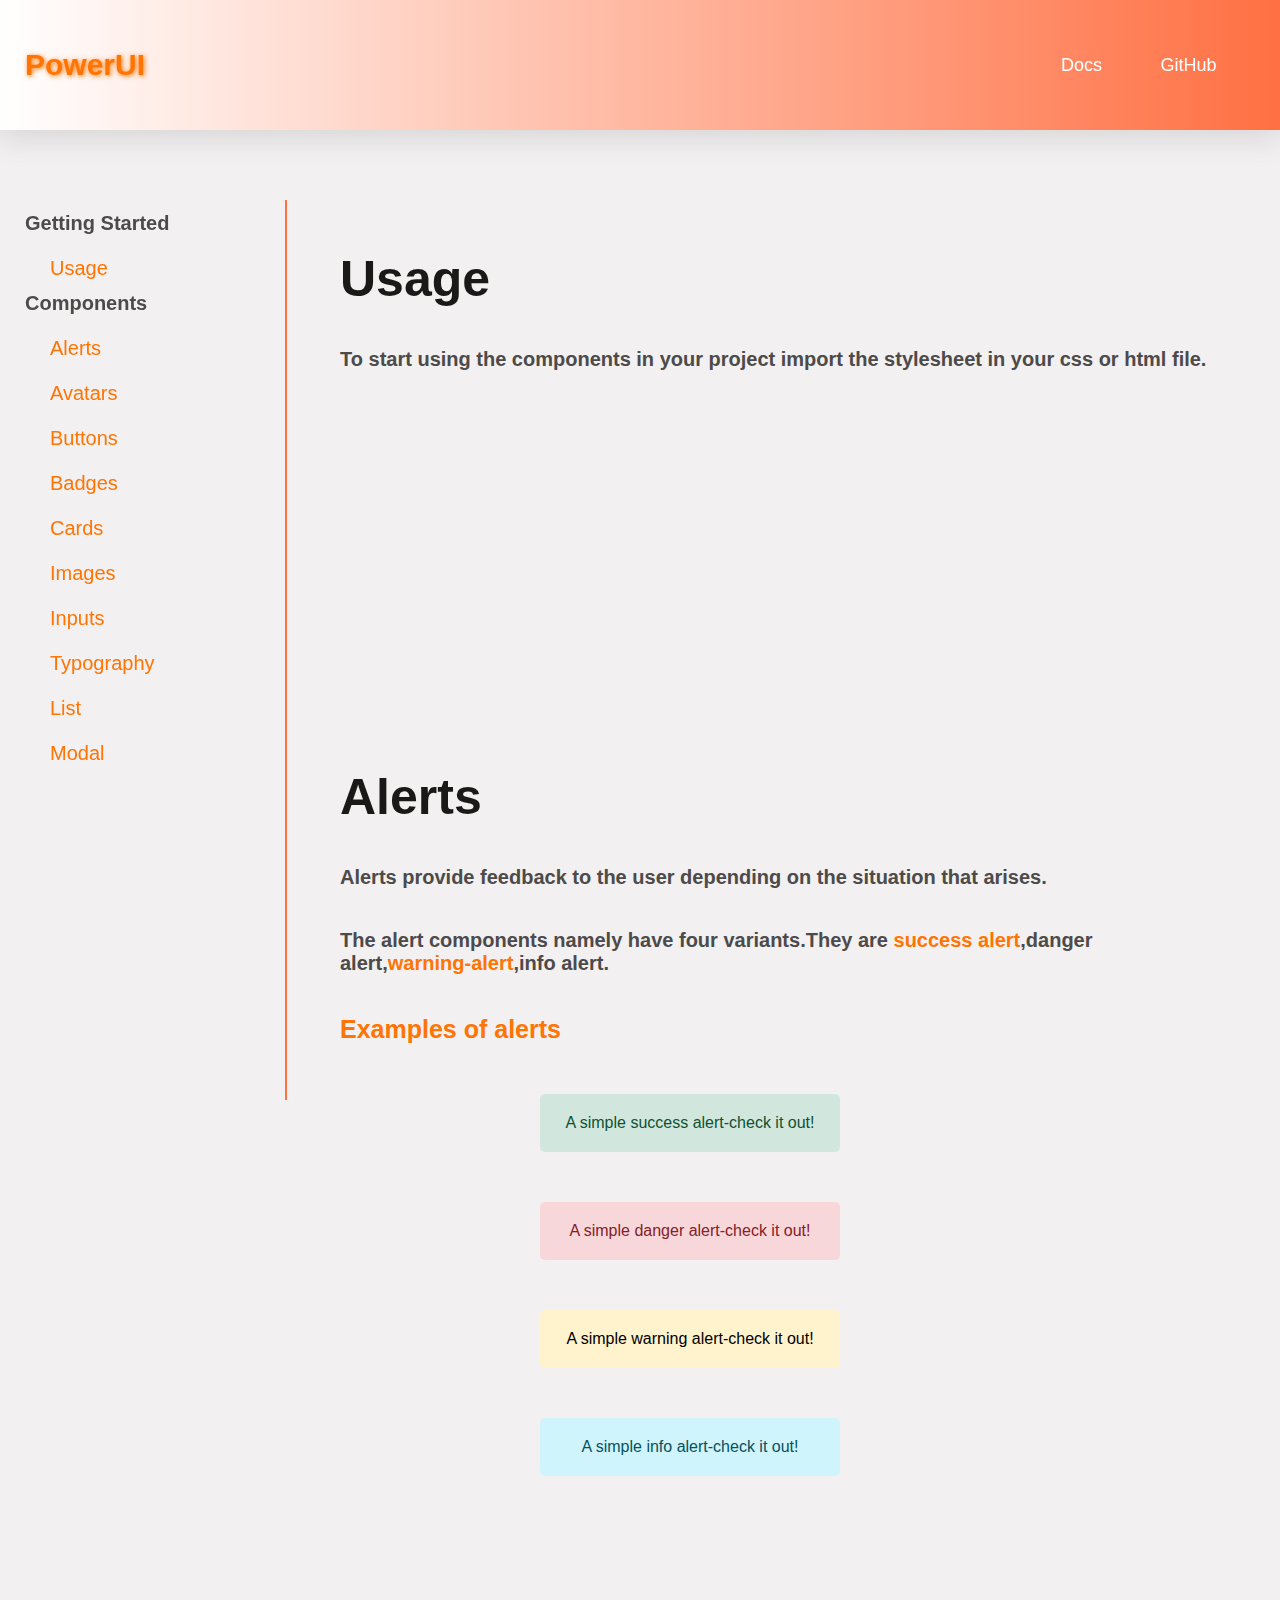
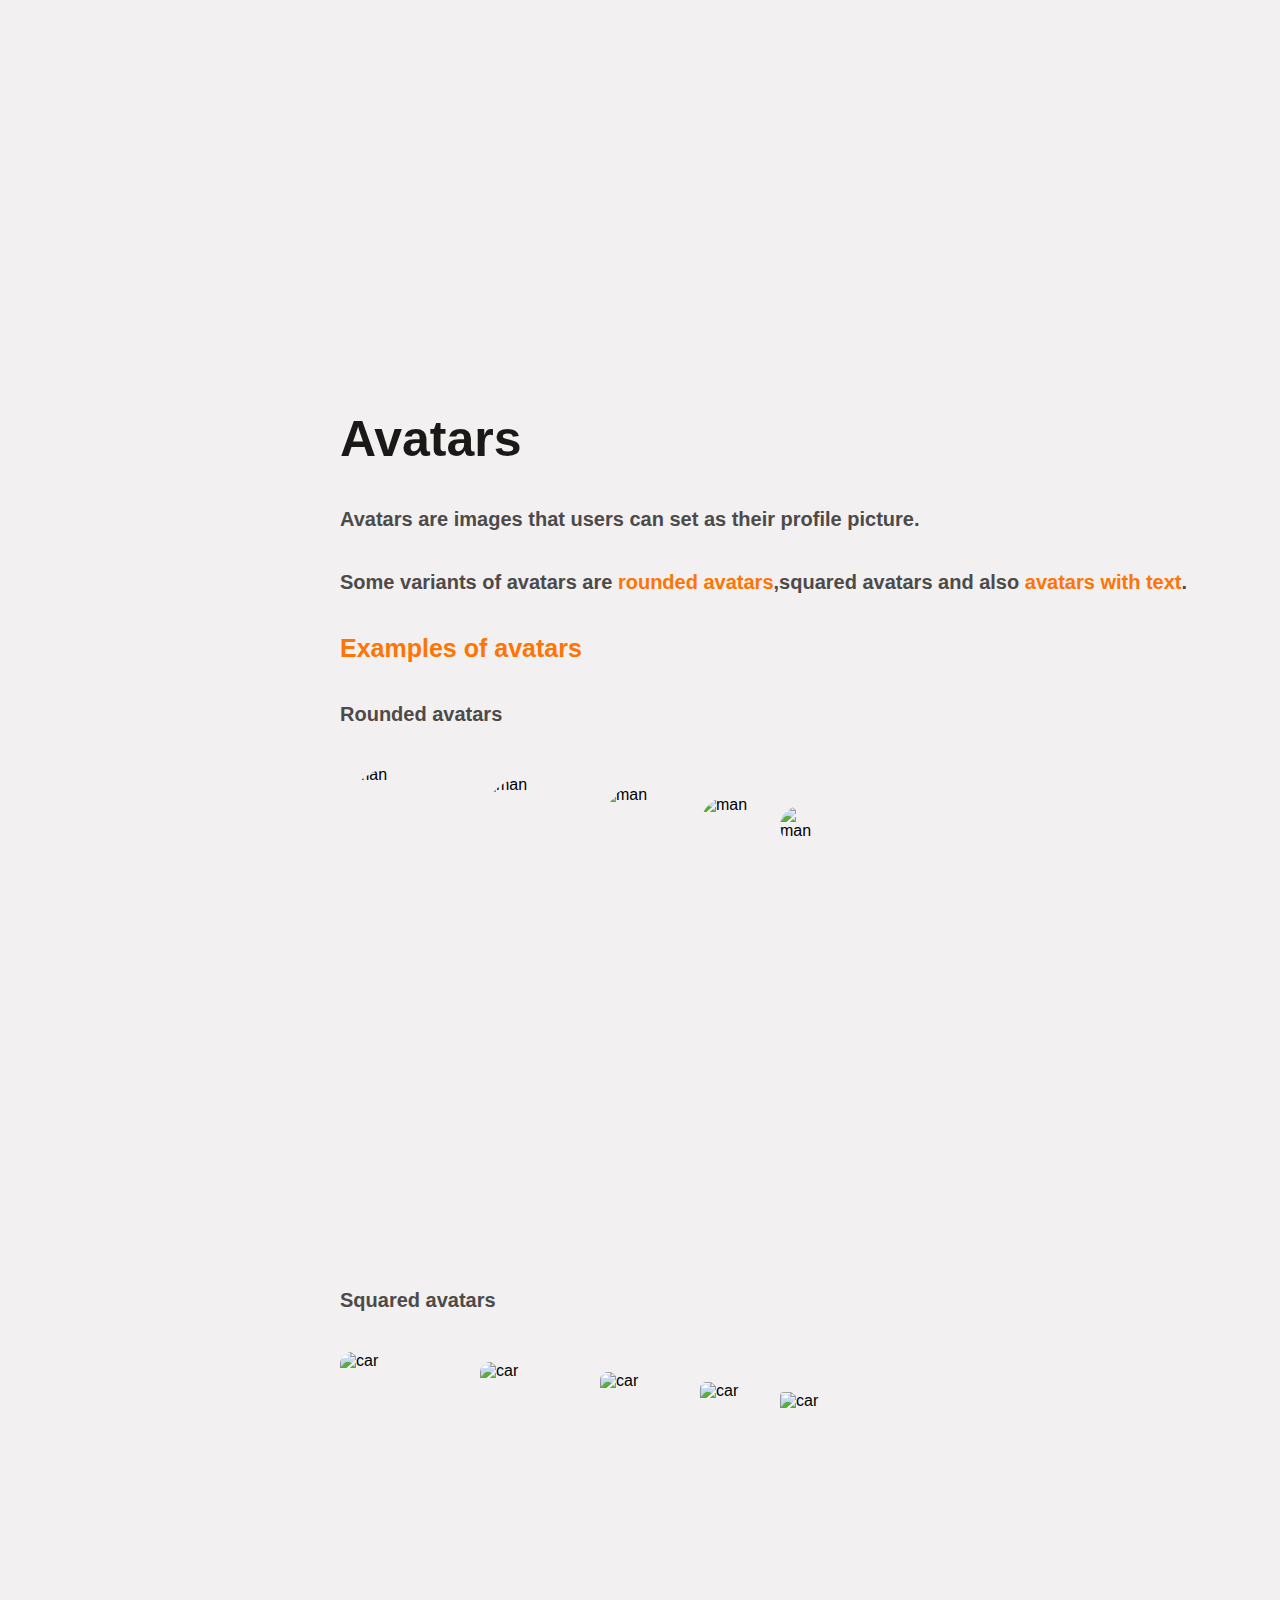
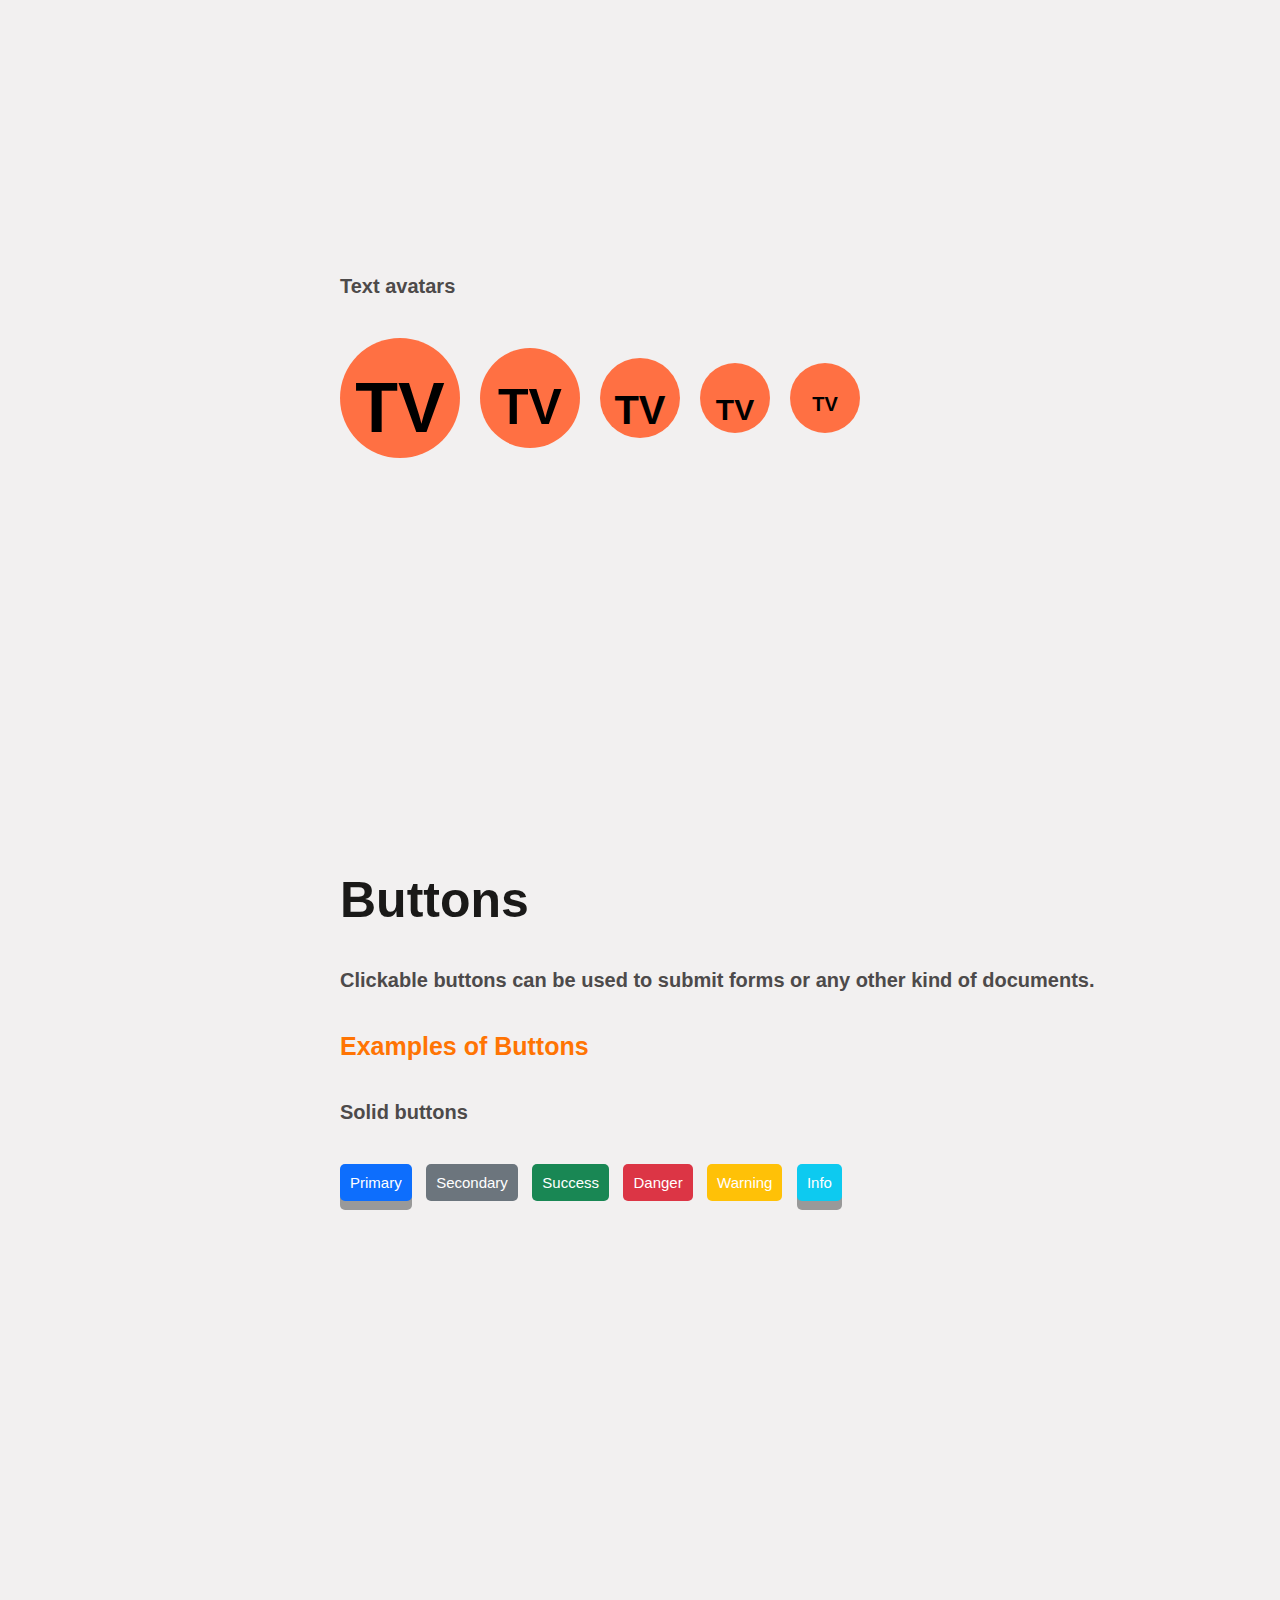
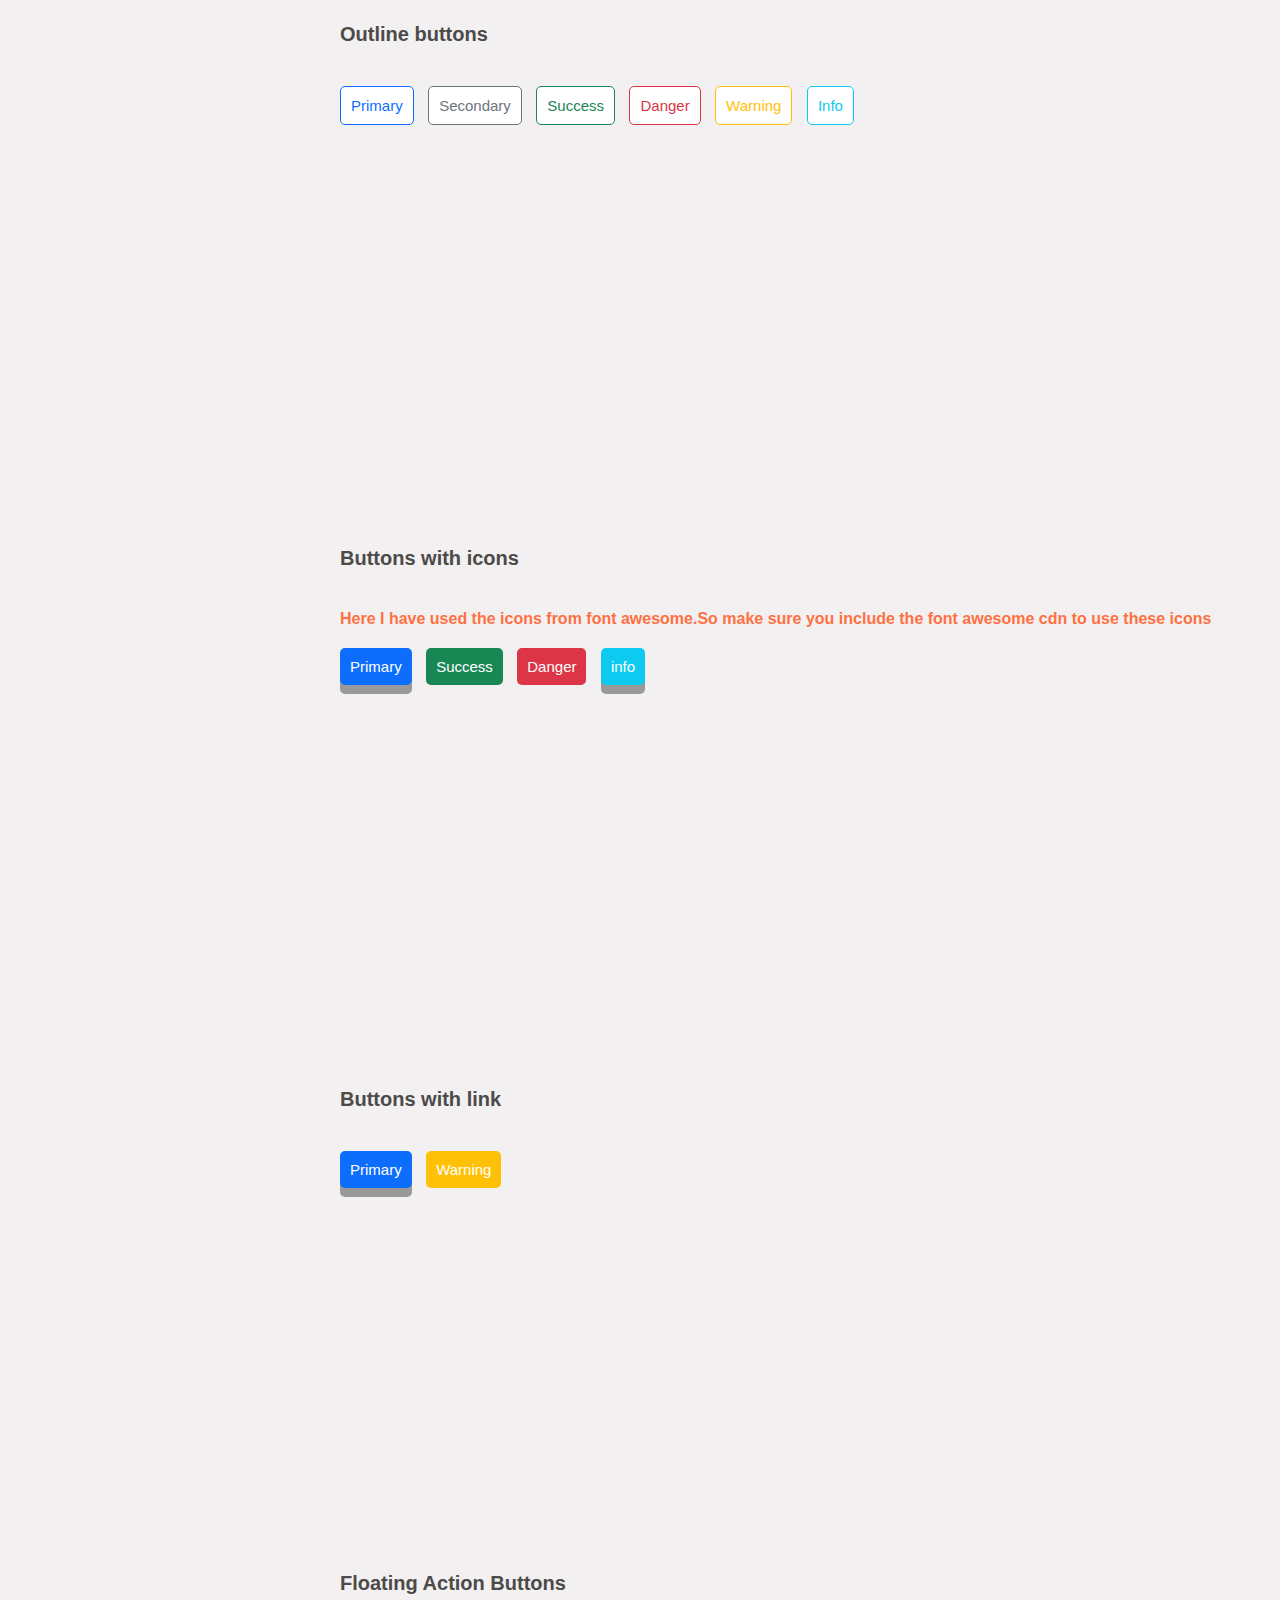
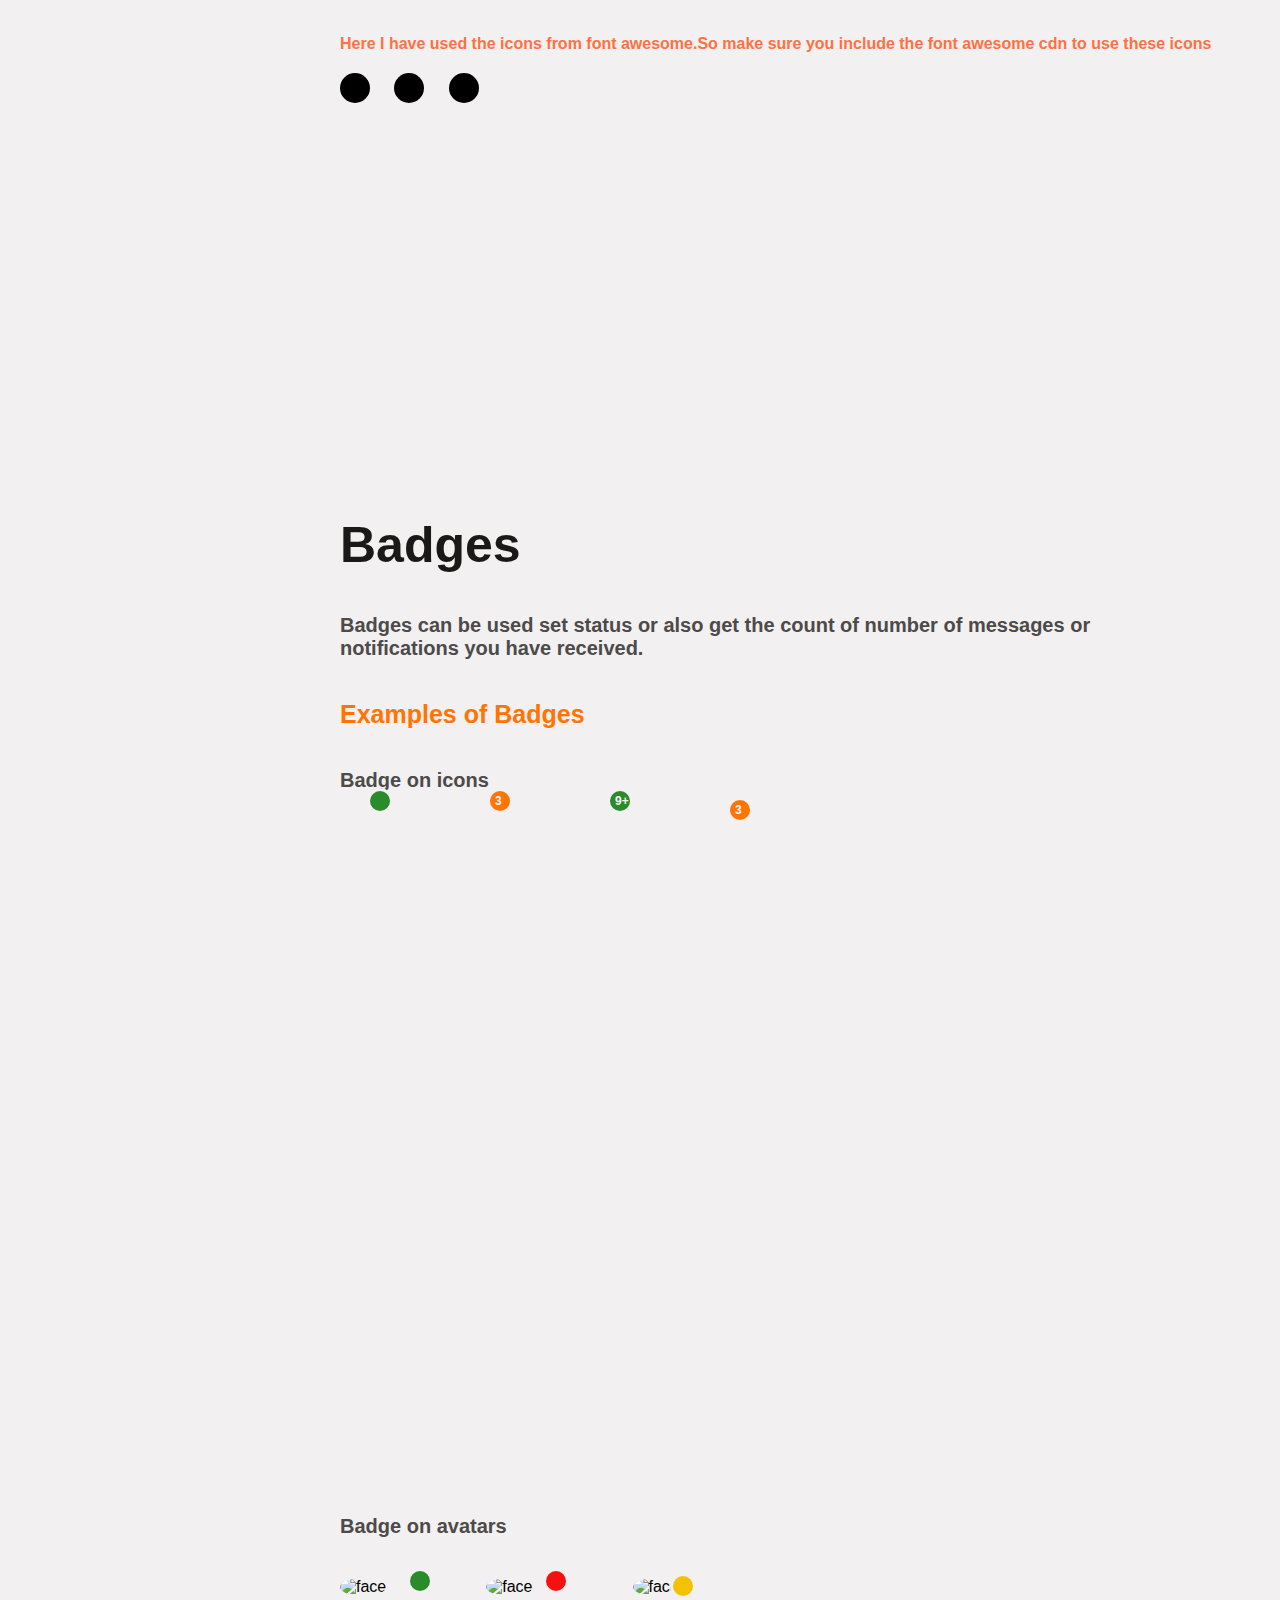
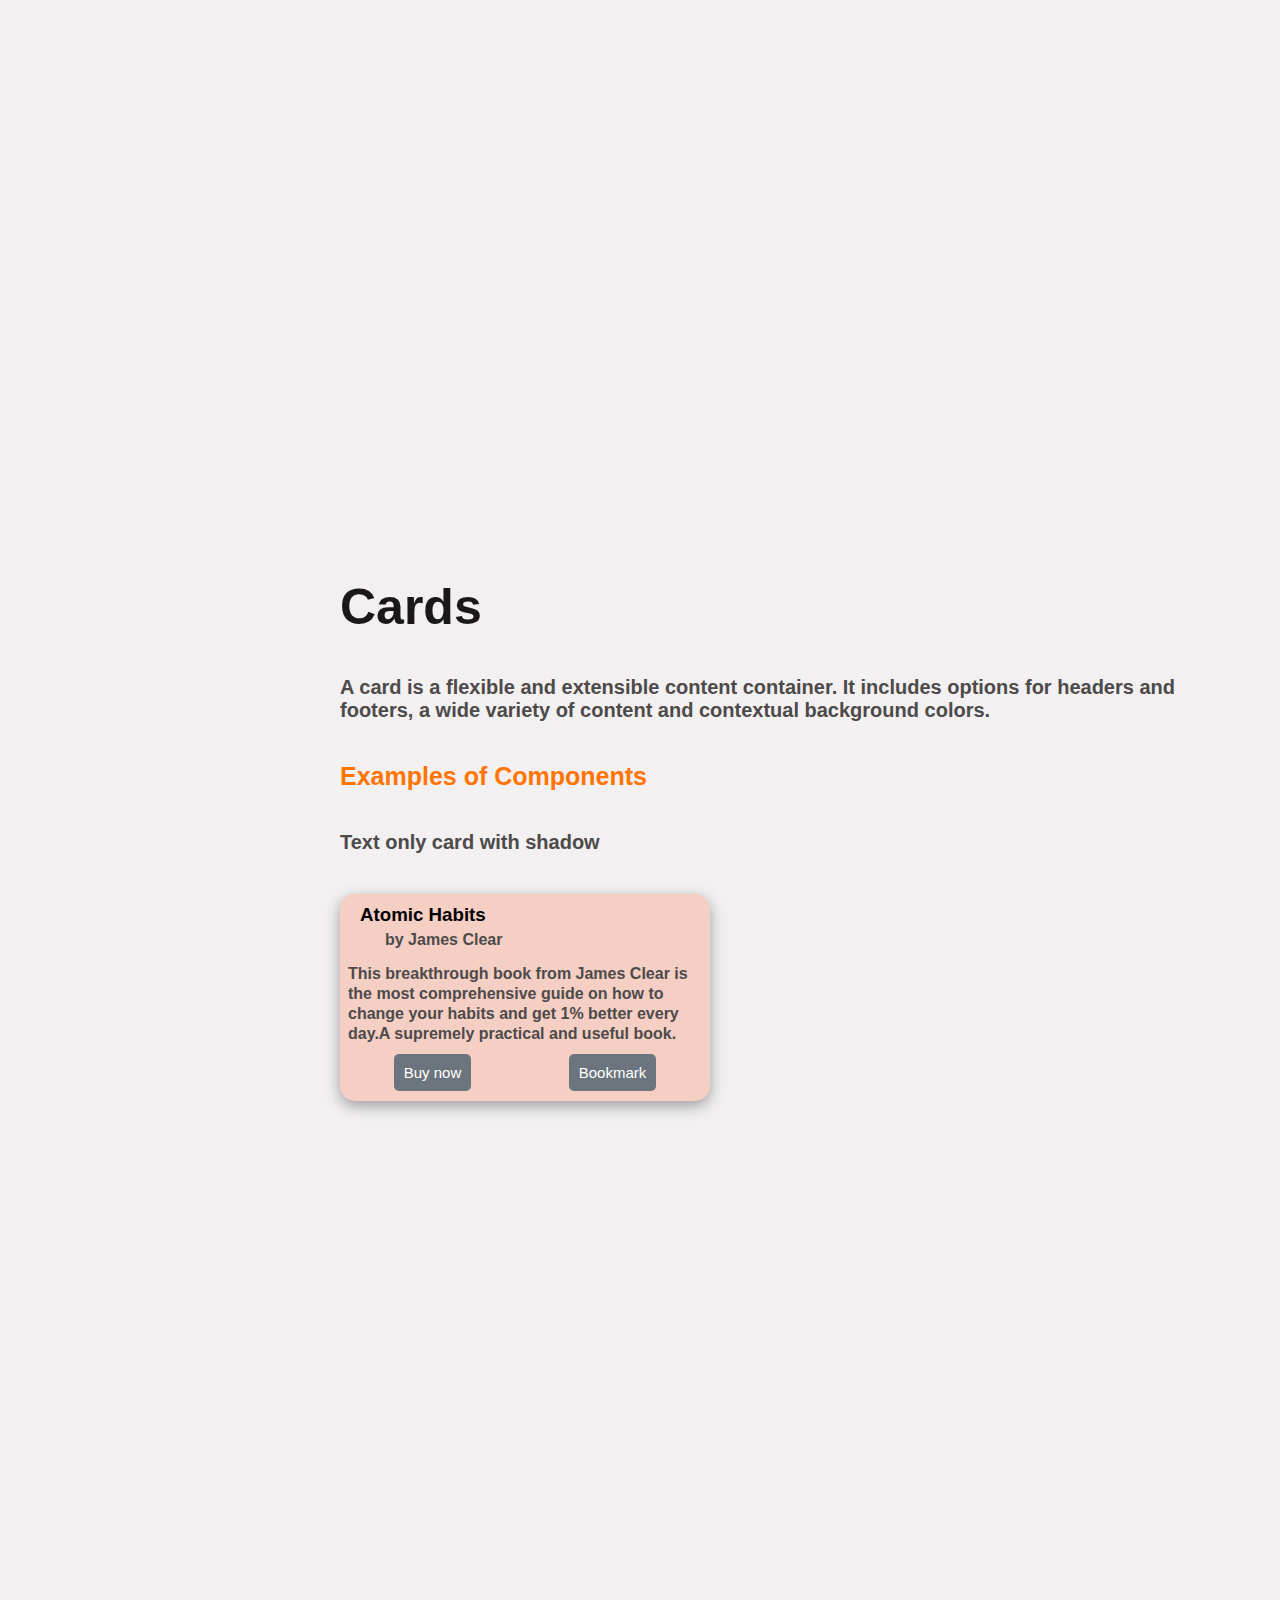
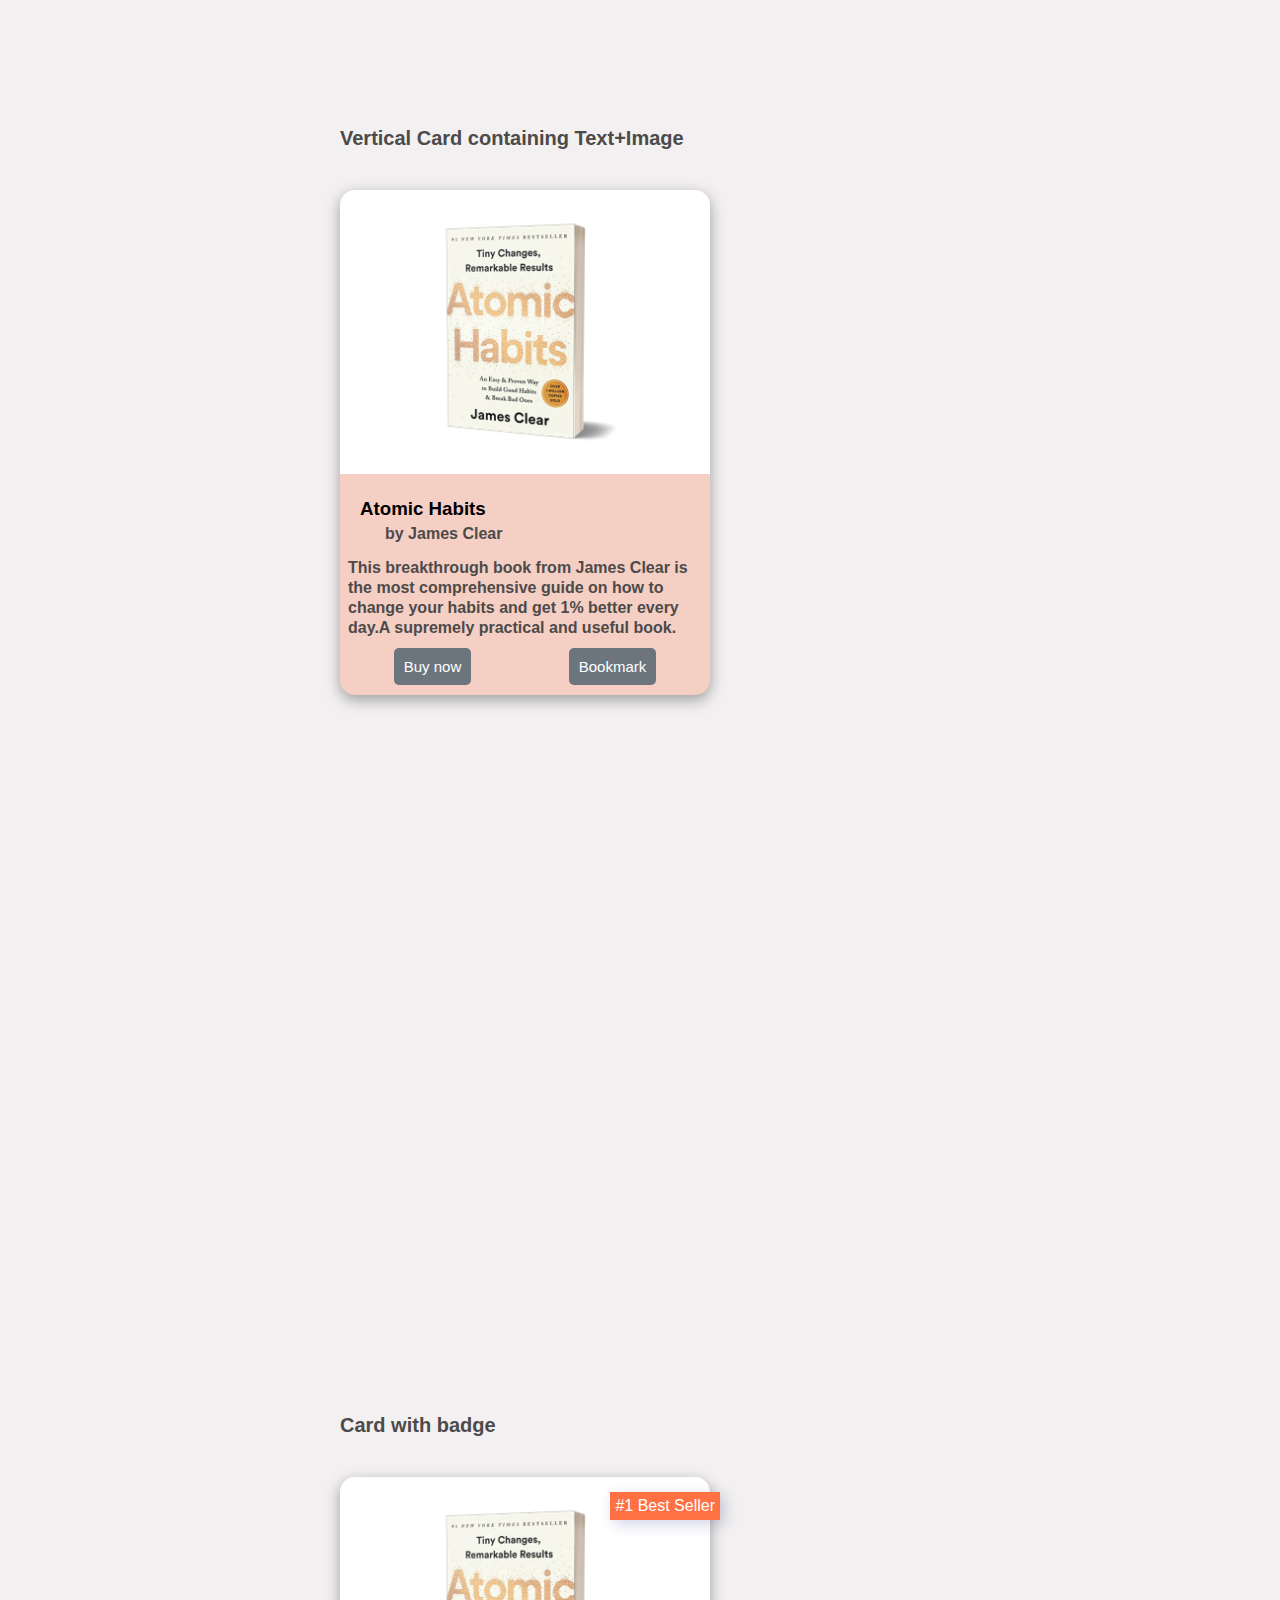
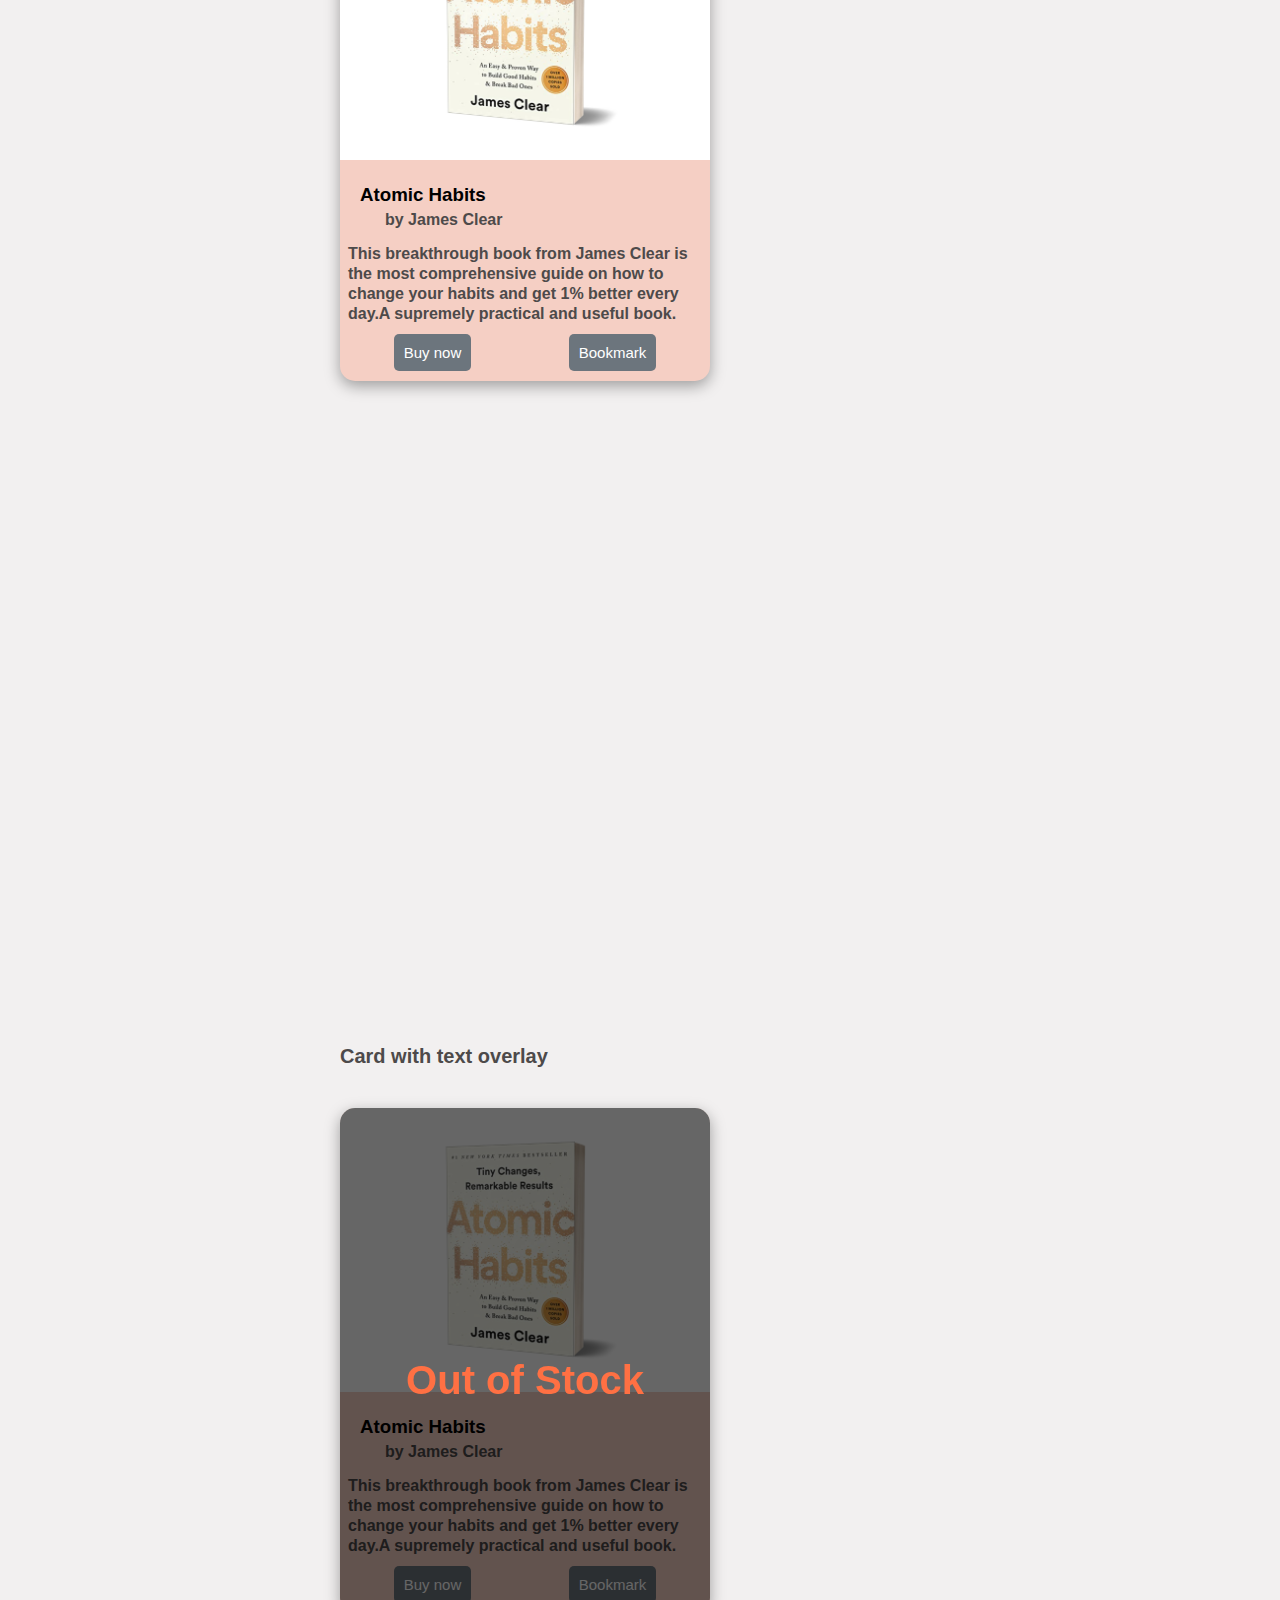
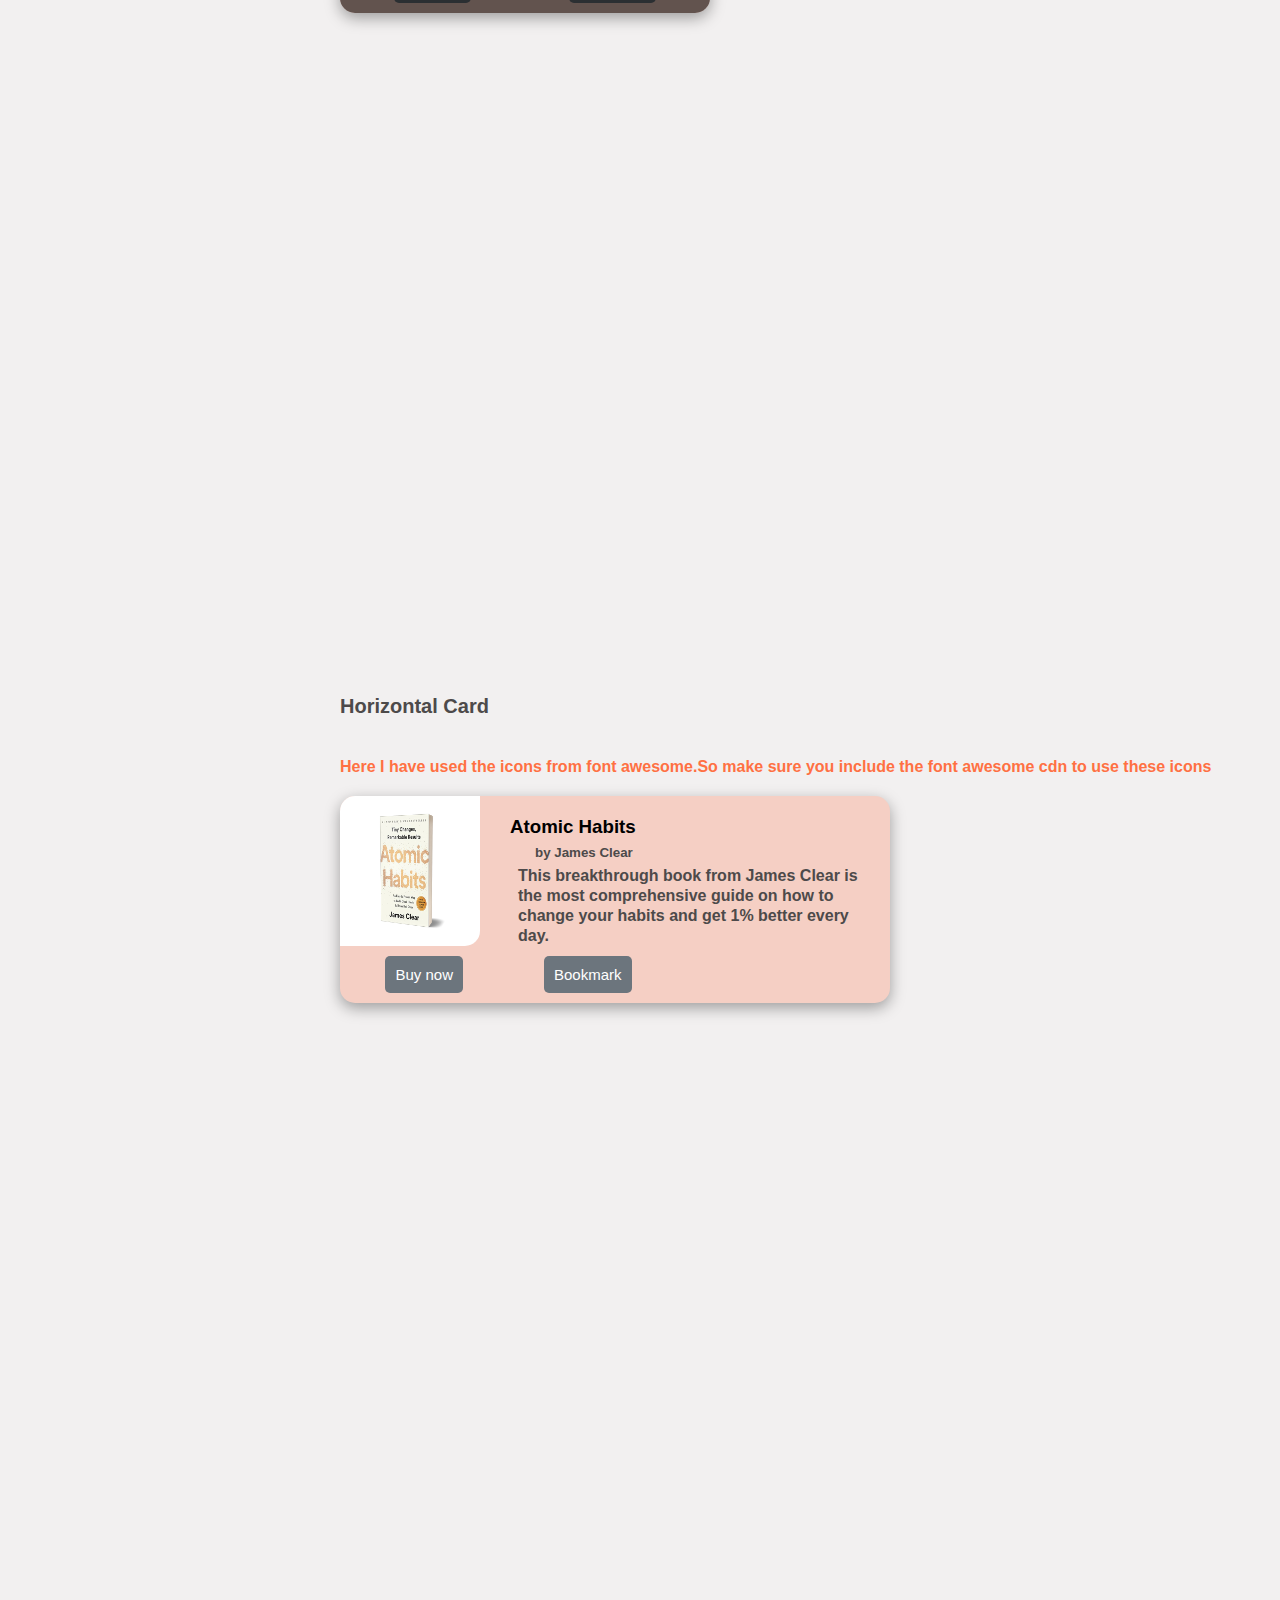
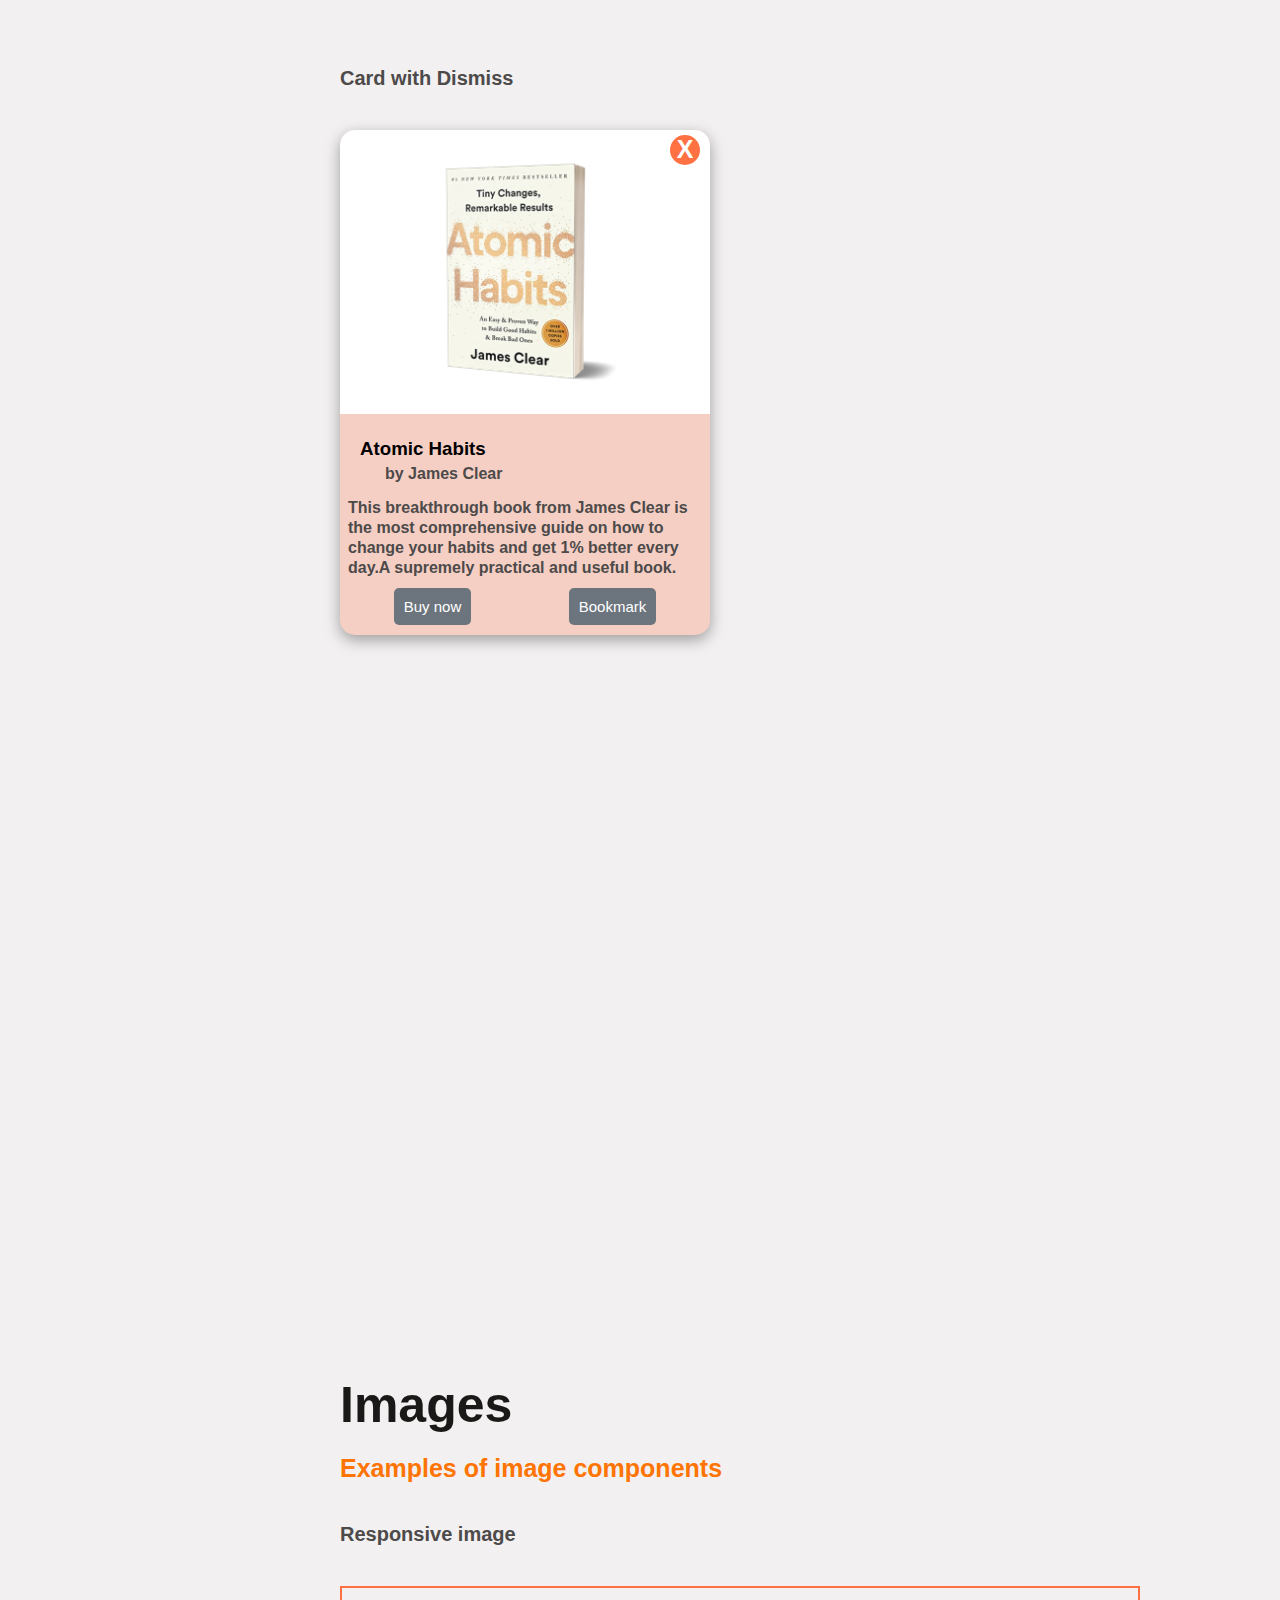
==== commit fea434ce: "feat:added new badge" ====
--- a/documentation.html
+++ b/documentation.html
@@ -12,7 +12,7 @@
 
    
    
-  
+   
    <!-- <link rel="stylesheet" href="path/to/font-awesome/css/font-awesome.min.css"> -->
 </head>
 <body>
@@ -292,14 +292,18 @@
                 <i class="fas fa-envelope fa-3x"></i>
                 <p class="badge-top number-badge badge-active badge">9+</p>
             </div>
+            <div class="badge-portion">
+              <i class="fa-solid fa-cart-shopping fa-2x navicon-color"></i>
+              <p class=" badge-top number-badge badge-no-of-message badge">3</p>
+            </div>
           </div>
          
           <iframe
           loading="lazy"
-           src="https://carbon.now.sh/embed?bg=rgba%28255%2C255%2C255%2C1%29&t=seti&wt=none&l=auto&width=680&ds=true&dsyoff=20px&dsblur=68px&wc=true&wa=true&pv=56px&ph=56px&ln=false&fl=1&fm=Hack&fs=14px&lh=133%25&si=false&es=2x&wm=false&code=%2520%2520%253Cdiv%2520class%253D%2522badge-portion%2522%253E%250A%2520%2520%2520%2520%2520%2520%2520%253Ci%2520class%253D%2522fab%2520fa-facebook-square%2520fa-3x%2522%253E%253C%252Fi%253E%250A%2520%2520%2520%2520%2520%2520%2520%253Cp%2520class%253D%2522%2520badge-top%2520badge-active%2520badge%2522%253E%253C%252Fp%253E%250A%2520%2520%2520%253C%252Fdiv%253E%250A%2520%2520%2520%253Cdiv%2520class%253D%2522badge-portion%2522%253E%250A%2520%2520%2520%2520%2520%2520%2520%2520%253Ci%2520class%253D%2522fab%2520fa-whatsapp%2520fa-3x%2522%253E%253C%252Fi%253E%250A%2520%2520%2520%2520%2520%2520%2520%2520%253Cp%2520class%253D%2522%2520badge-top%2520number-badge%2520badge-no-of-message%2520badge%2522%253E3%253C%252Fp%253E%250A%2520%2520%2520%253C%252Fdiv%253E%250A%2520%2520%2520%253Cdiv%2520class%253D%2522badge-portion%2522%253E%250A%2520%2520%2520%2520%2520%2520%2520%2520%253Ci%2520class%253D%2522fas%2520fa-envelope%2520fa-3x%2522%253E%253C%252Fi%253E%250A%2520%2520%2520%2520%2520%2520%2520%2520%253Cp%2520class%253D%2522badge-top%2520number-badge%2520badge-active%2520badge%2522%253E9%252B%253C%252Fp%253E%250A%2520%2520%2520%253C%252Fdiv%253E%250A%250A%2520%2520return%2520go%28f%252C%2520seed%252C%2520%255B%255D%29%250A%257D"
-           style="width: 100%; height: 465px; border:0; transform: scale(1); overflow:hidden;"
-           sandbox="allow-scripts allow-same-origin">
-          </iframe>
+          src="https://carbon.now.sh/embed?bg=rgba%28255%2C255%2C255%2C1%29&t=seti&wt=none&l=auto&width=680&ds=true&dsyoff=20px&dsblur=68px&wc=true&wa=true&pv=56px&ph=56px&ln=false&fl=1&fm=Hack&fs=14px&lh=133%25&si=false&es=2x&wm=false&code=%250A%2520%2520%253Cdiv%2520class%253D%2522badge-portion%2522%253E%250A%2520%2520%2520%2520%2520%2520%2520%253Ci%2520class%253D%2522fab%2520fa-facebook-square%2520fa-3x%2522%253E%253C%252Fi%253E%250A%2520%2520%2520%2520%2520%2520%2520%253Cp%2520class%253D%2522%2520badge-top%2520badge-active%2520badge%2522%253E%253C%252Fp%253E%250A%2520%2520%2520%253C%252Fdiv%253E%250A%2520%2520%2520%253Cdiv%2520class%253D%2522badge-portion%2522%253E%250A%2520%2520%2520%2520%2520%2520%2520%2520%253Ci%2520class%253D%2522fab%2520fa-whatsapp%2520fa-3x%2522%253E%253C%252Fi%253E%250A%2520%2520%2520%2520%2520%2520%2520%2520%253Cp%2520class%253D%2522%2520badge-top%2520number-badge%2520badge-no-of-message%2520badge%2522%253E3%253C%252Fp%253E%250A%2520%2520%2520%253C%252Fdiv%253E%250A%2520%2520%2520%253Cdiv%2520class%253D%2522badge-portion%2522%253E%250A%2520%2520%2520%2520%2520%2520%2520%2520%253Ci%2520class%253D%2522fas%2520fa-envelope%2520fa-3x%2522%253E%253C%252Fi%253E%250A%2520%2520%2520%2520%2520%2520%2520%2520%253Cp%2520class%253D%2522badge-top%2520number-badge%2520badge-active%2520badge%2522%253E9%252B%253C%252Fp%253E%250A%2520%2520%2520%253C%252Fdiv%253E%250A%2520%2520%2520%253Cdiv%2520class%253D%2522badge-portion%2522%253E%250A%2520%2520%2520%2520%2520%2520%2520%2520%253Ci%2520class%253D%2522fa-solid%2520fa-cart-shopping%2520fa-2x%2520navicon-color%2522%253E%253C%252Fi%253E%250A%2520%2520%2520%2520%2520%2520%2520%2520%253Cp%2520class%253D%2522%2520badge-top%2520number-badge%2520badge-no-of-message%2520badge%2522%253E3%253C%252Fp%253E%250A%2520%2520%2520%2520%253C%252Fdiv%253E%250A"
+          style="width: 100%; height: 521px; border:0; transform: scale(1); overflow:hidden;"
+          sandbox="allow-scripts allow-same-origin">
+        </iframe>
 
         <p class="component-para">Badge on avatars</p>
        
@@ -316,6 +320,7 @@
                <img class ="avatar-round avatar-sm"src="https://images.unsplash.com/photo-1570295999919-56ceb5ecca61?ixlib=rb-1.2.1&ixid=MnwxMjA3fDB8MHxwaG90by1wYWdlfHx8fGVufDB8fHx8&auto=format&fit=crop&w=2960&q=80" alt="face">
                <p class=" badge-bottom-sm badge-away badge"></p>
             </div>
+            
           </div>
           <iframe
           loading="lazy"
@@ -773,8 +778,8 @@
 
 <!-- side navbar ends -->
 
-
-<script src="https://kit.fontawesome.com/a14e74739b.js" crossorigin="anonymous"></script>
+<script src="https://kit.fontawesome.com/2aa1dc31bc.js" crossorigin="anonymous"></script>
+
 <script src="Components/Modal/modal.js"></script>
 <script src="documentation.js"></script>
 </body>
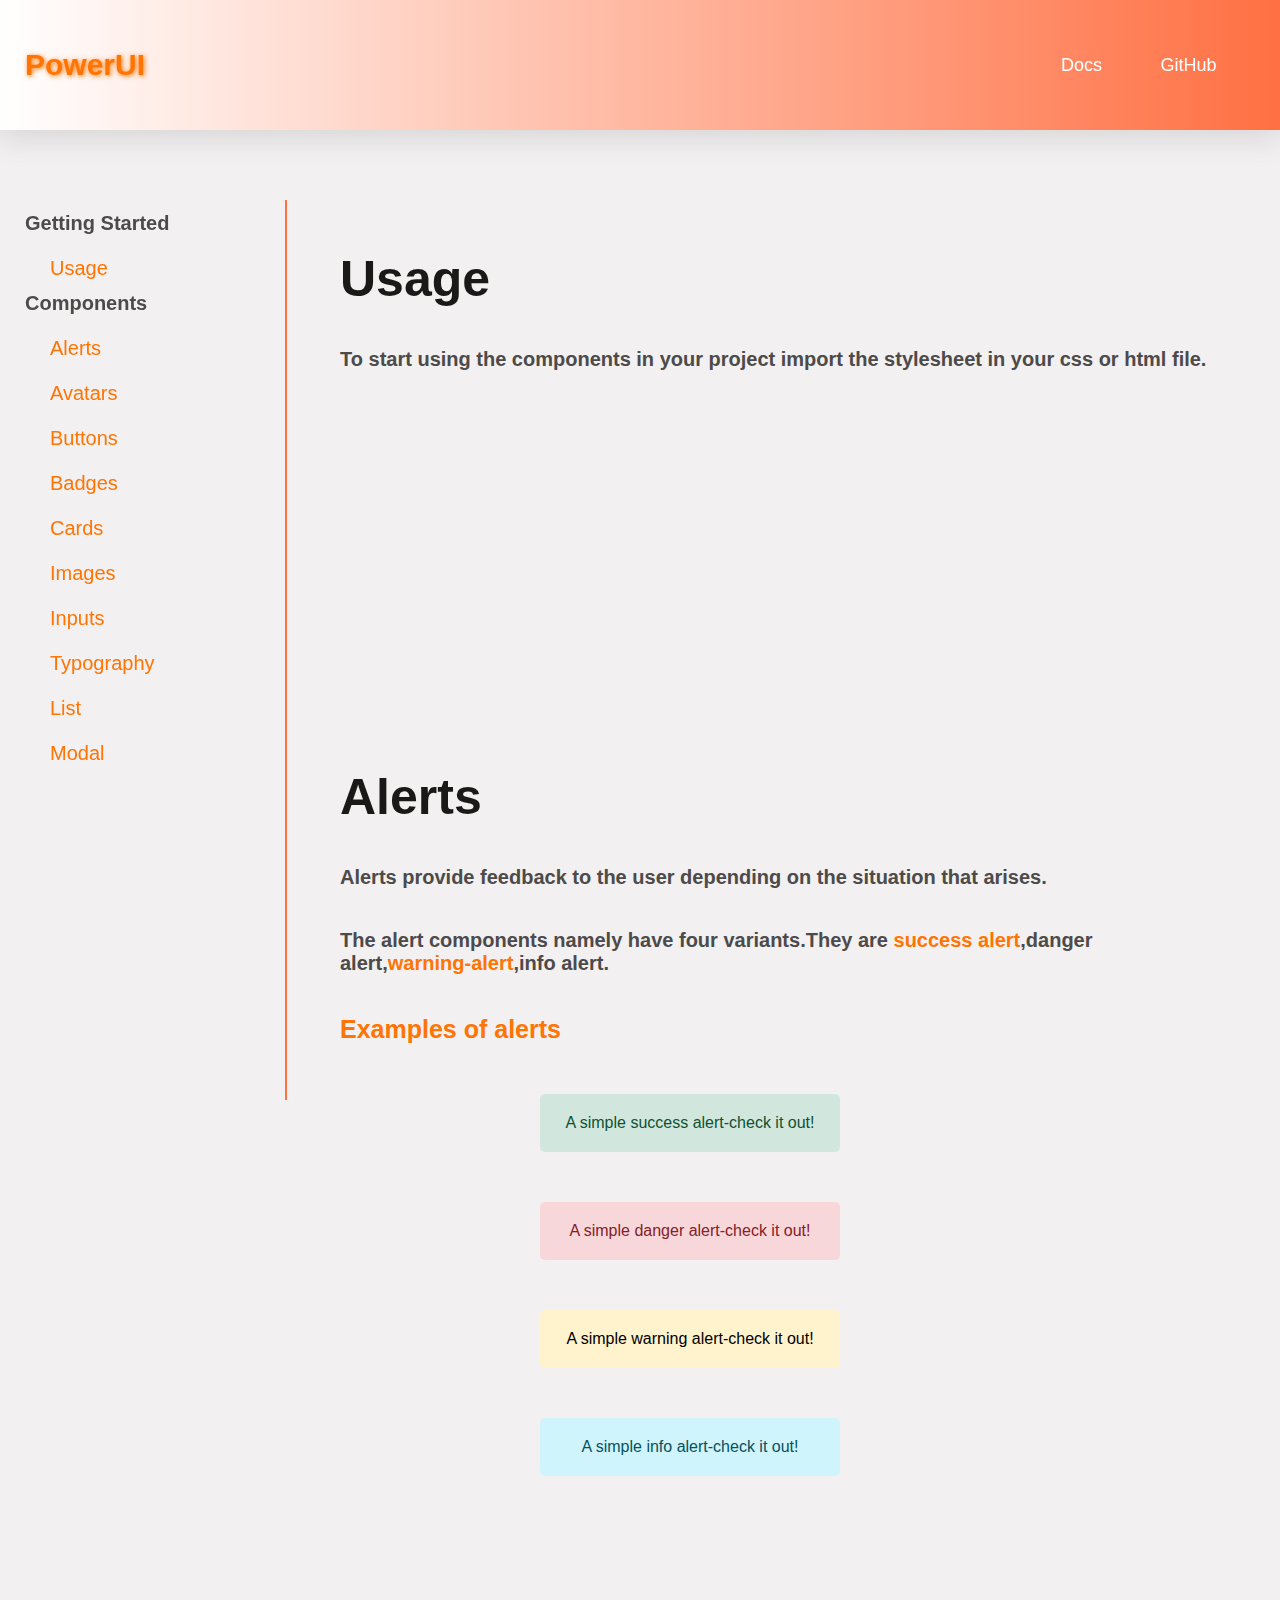
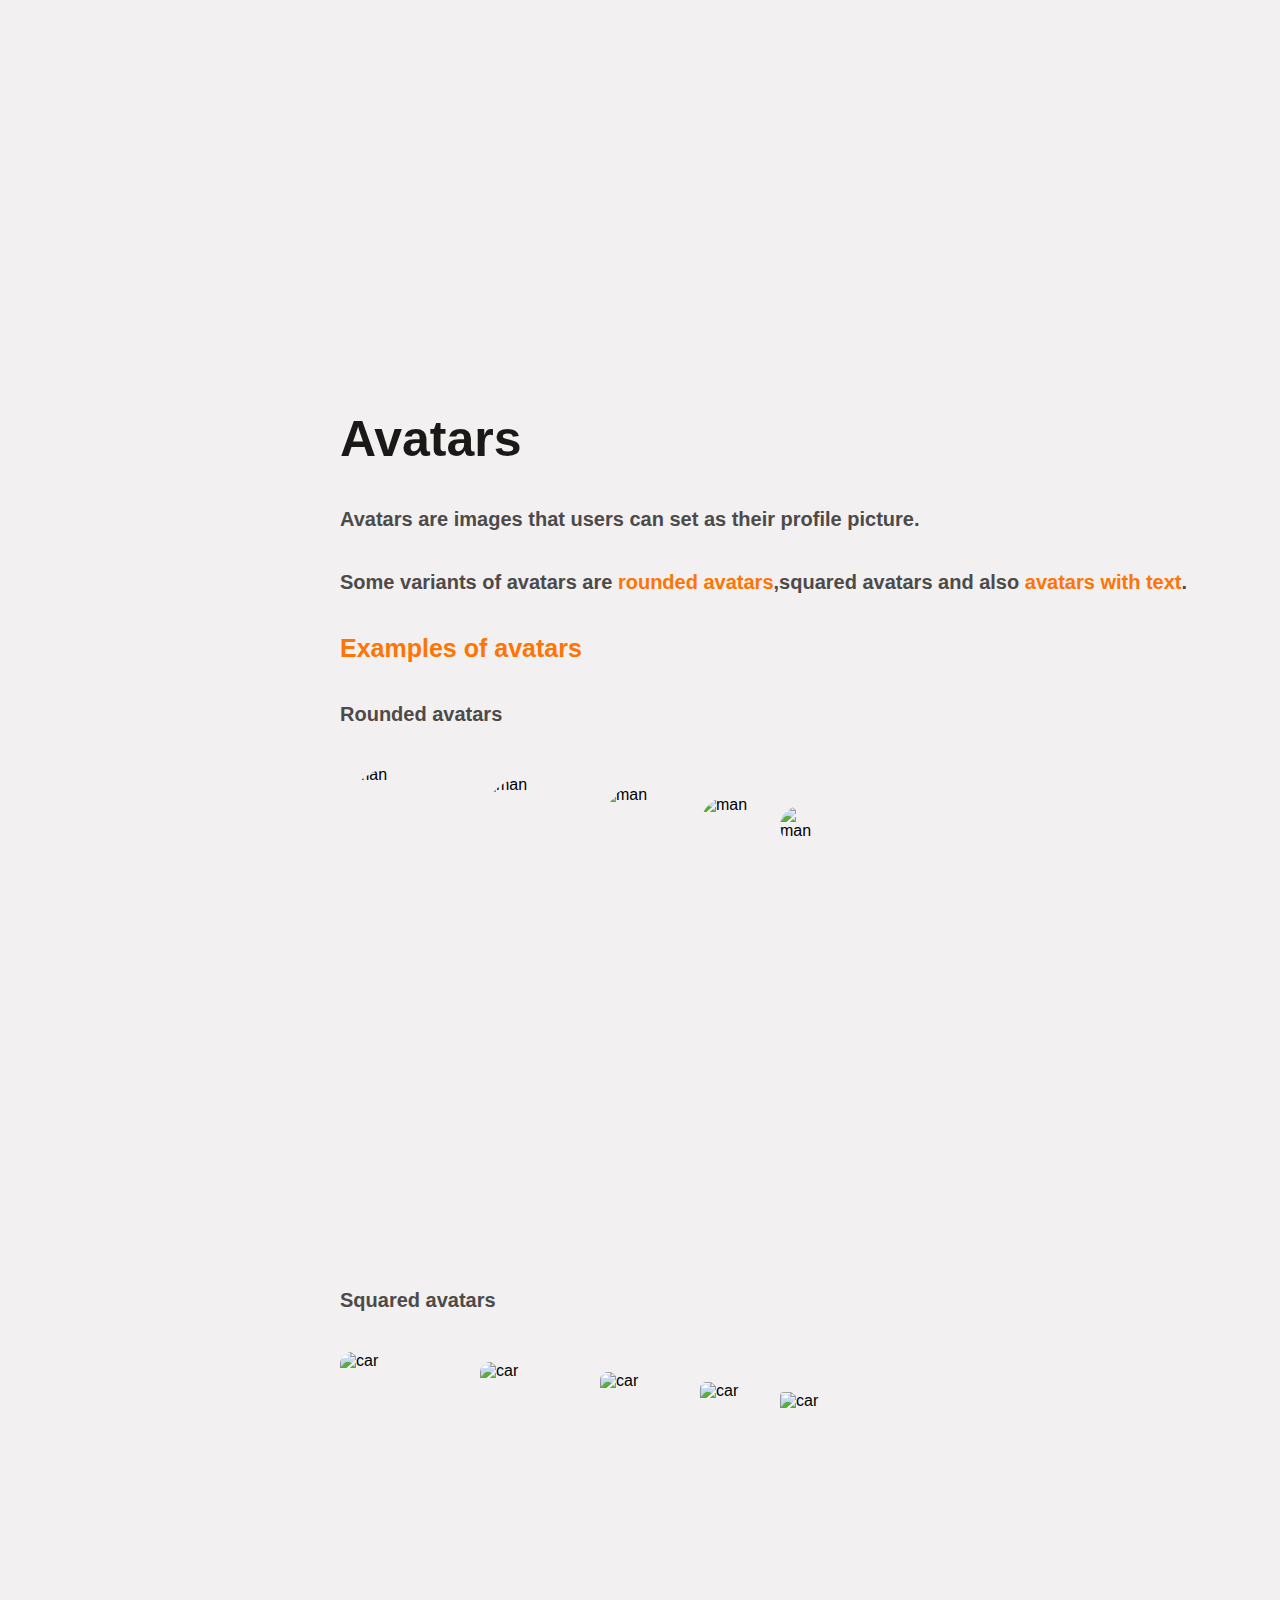
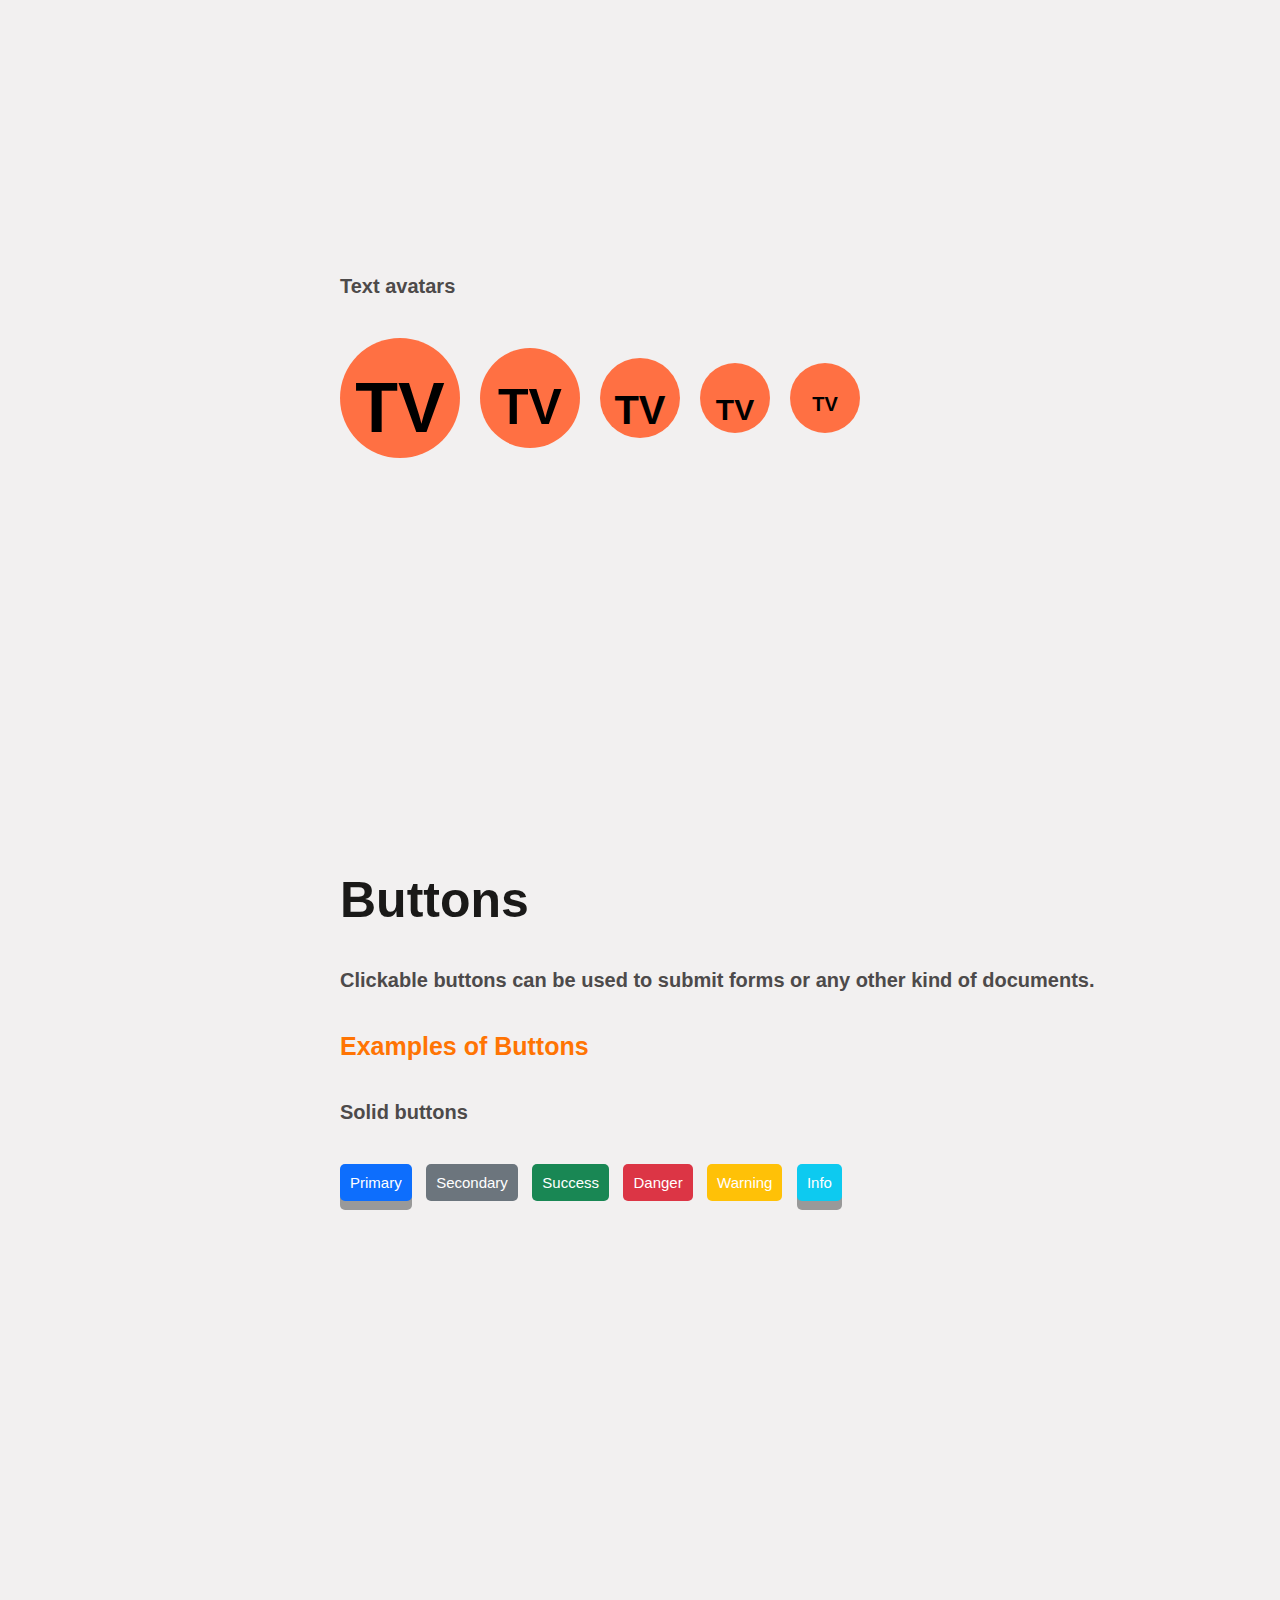
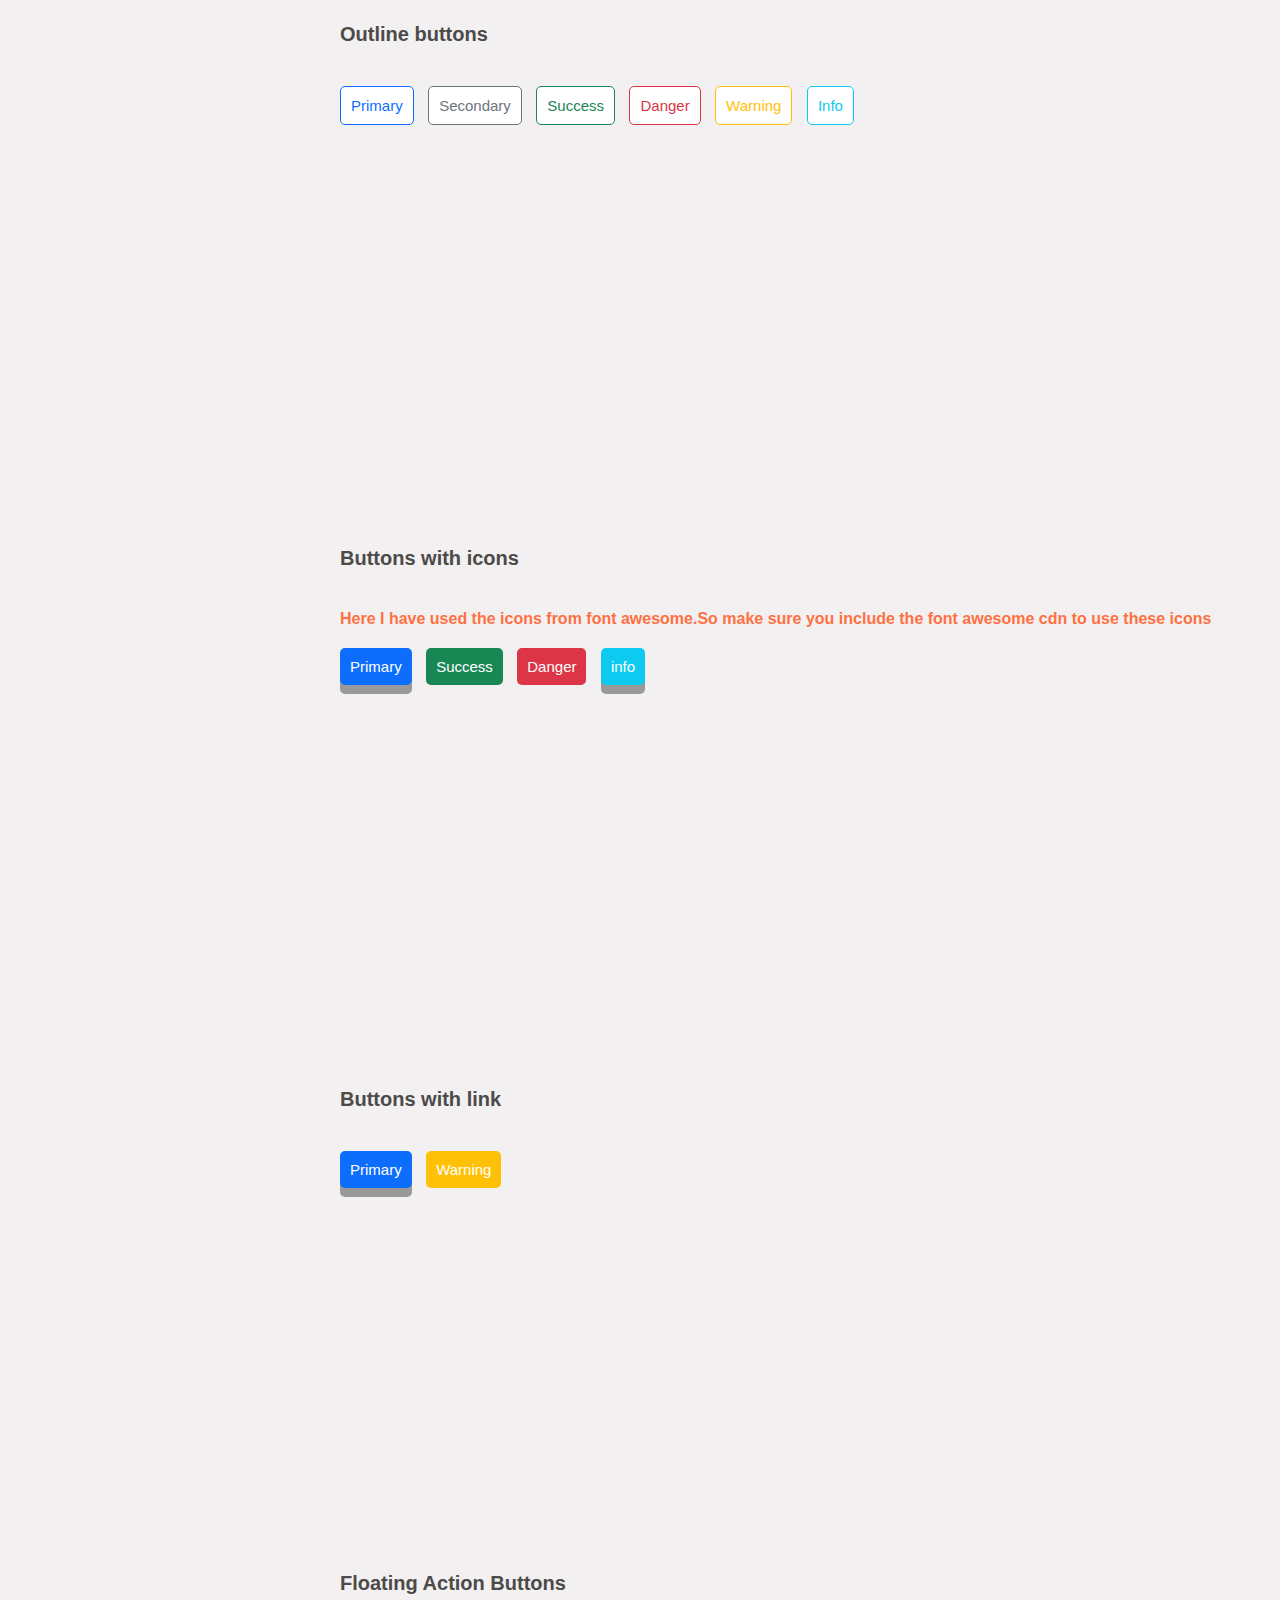
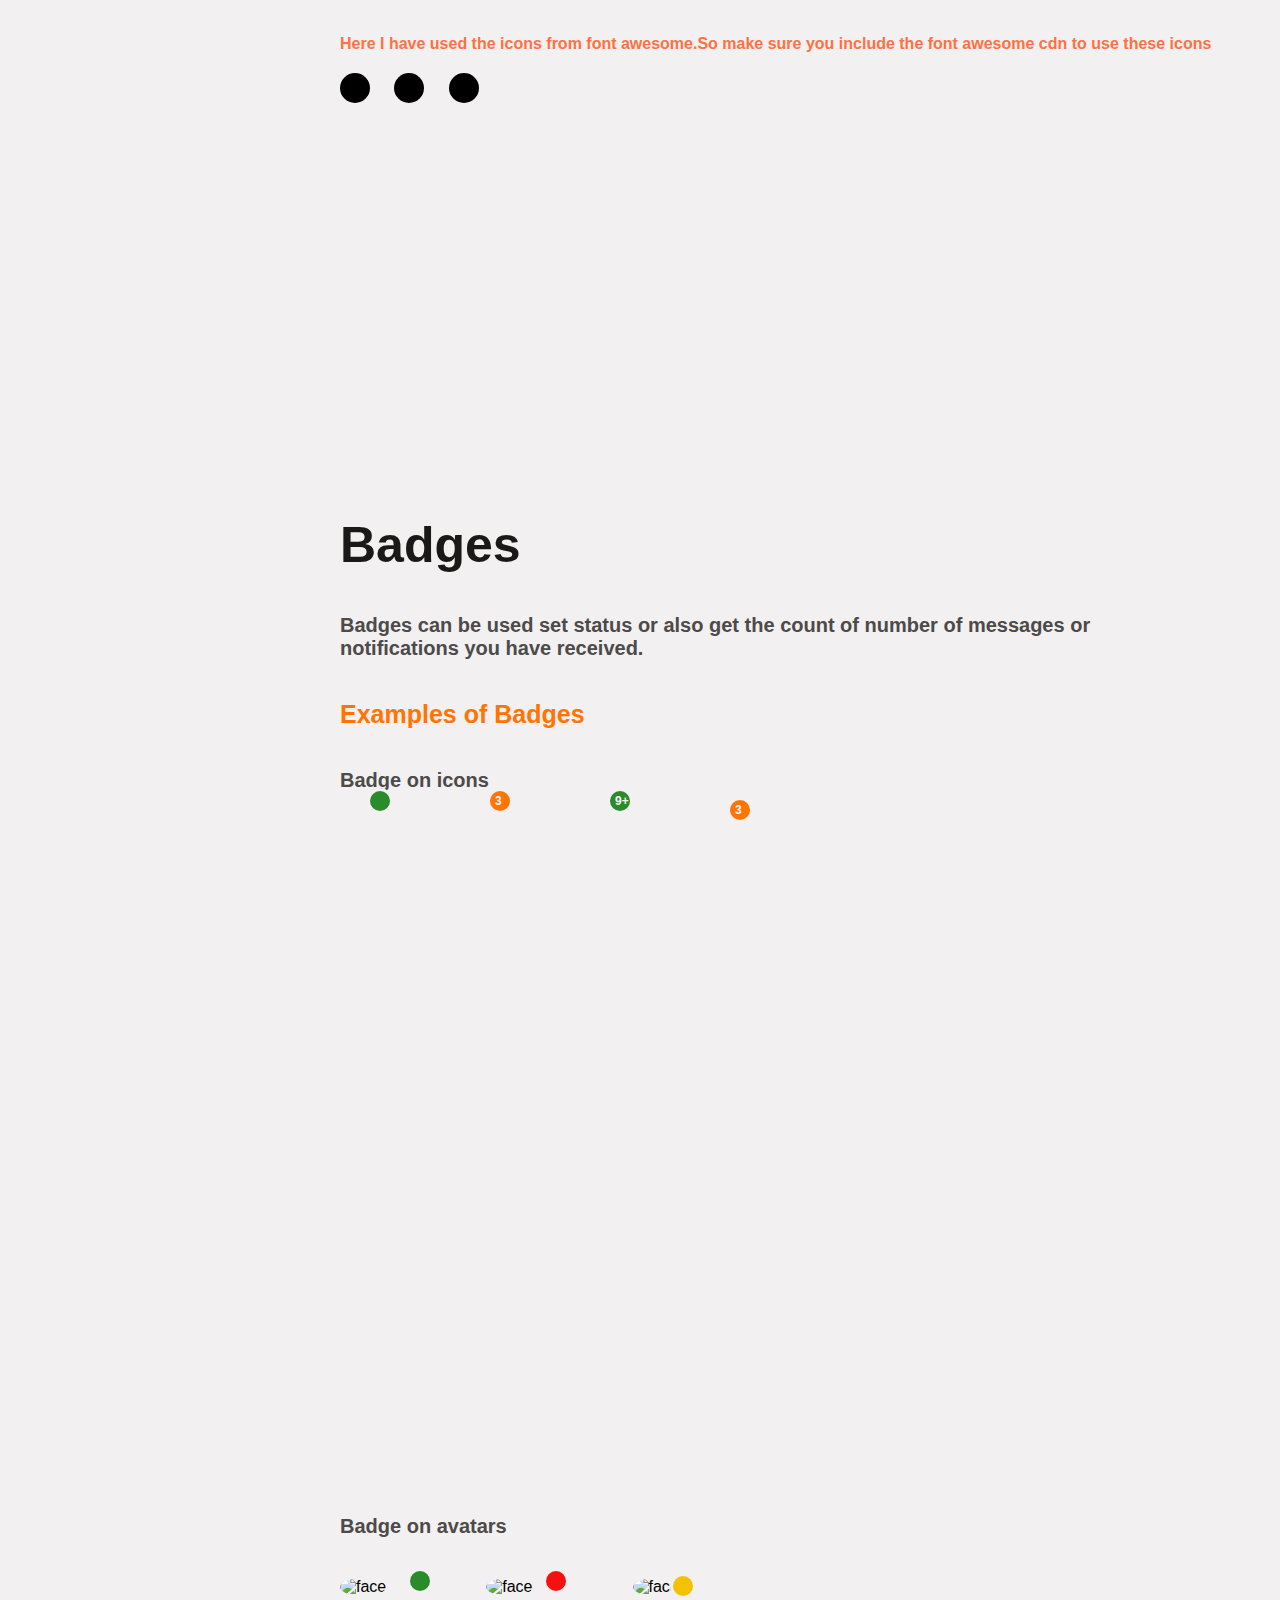
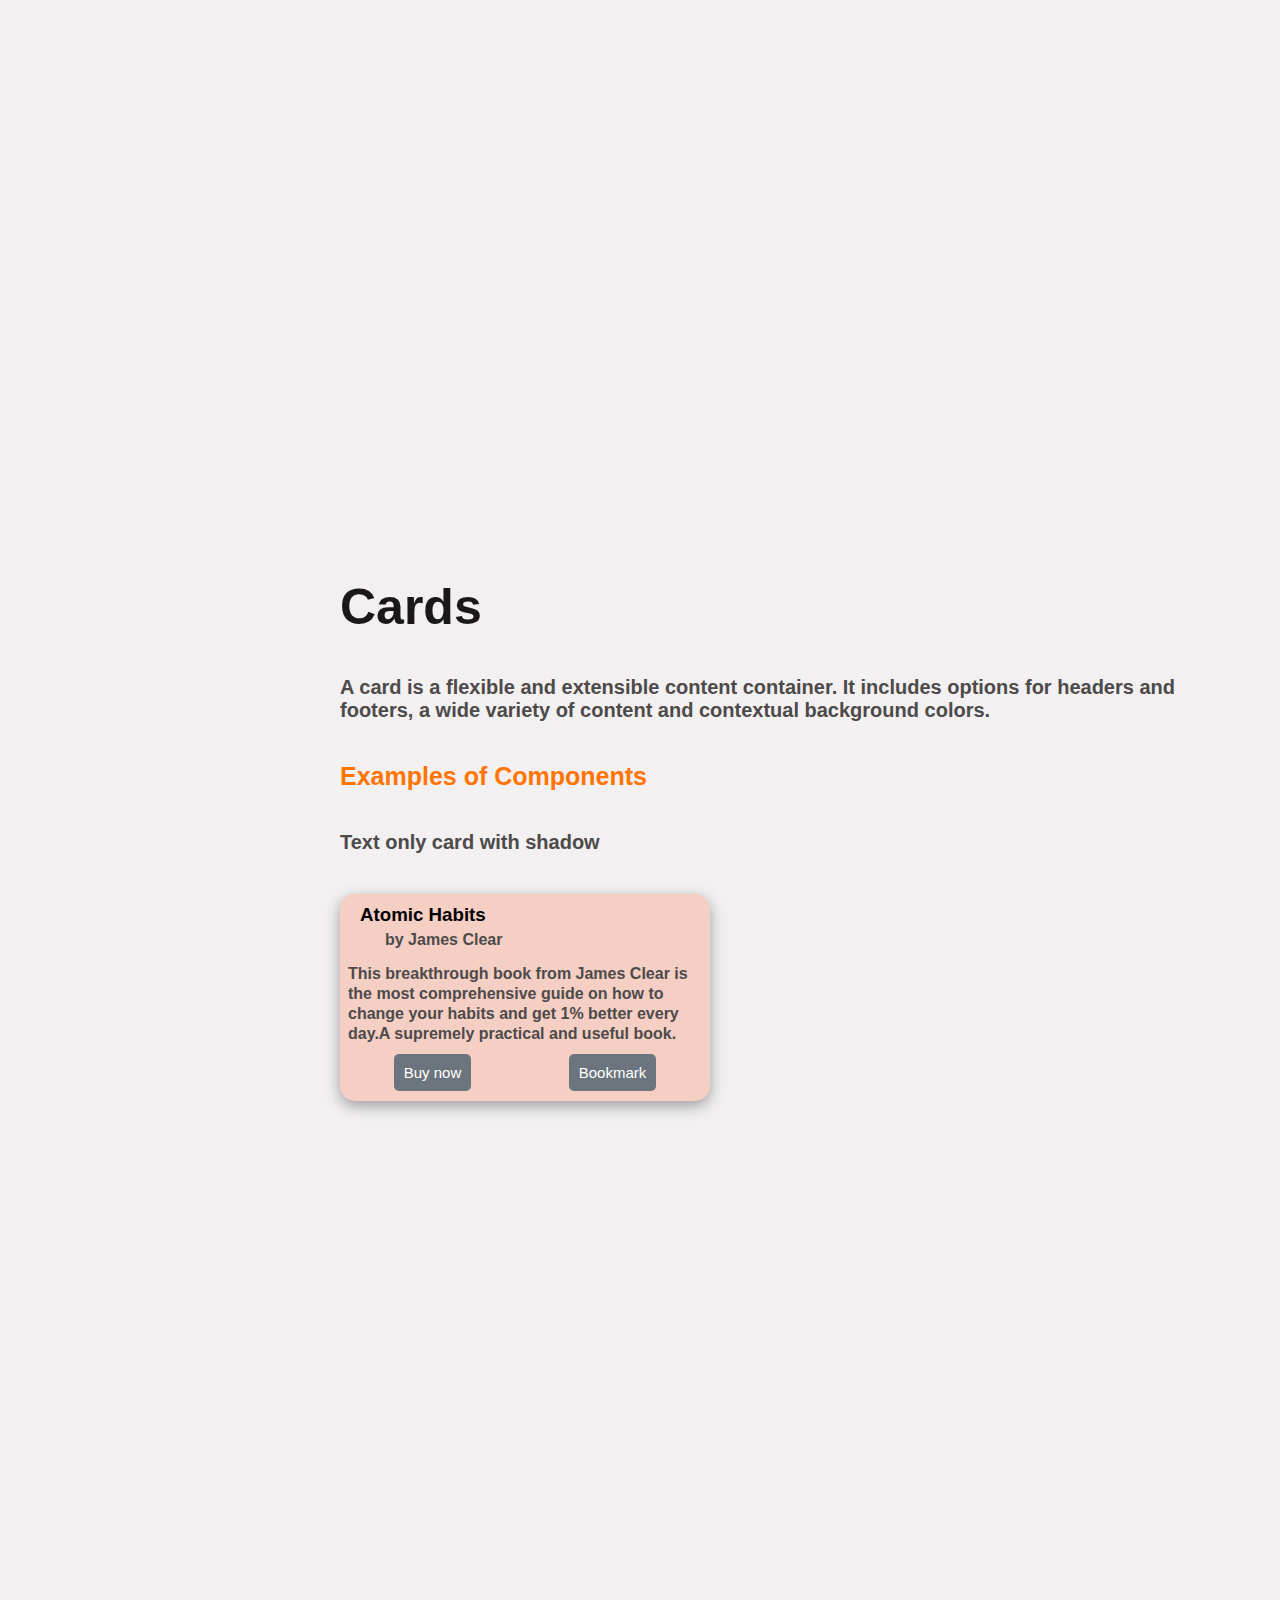
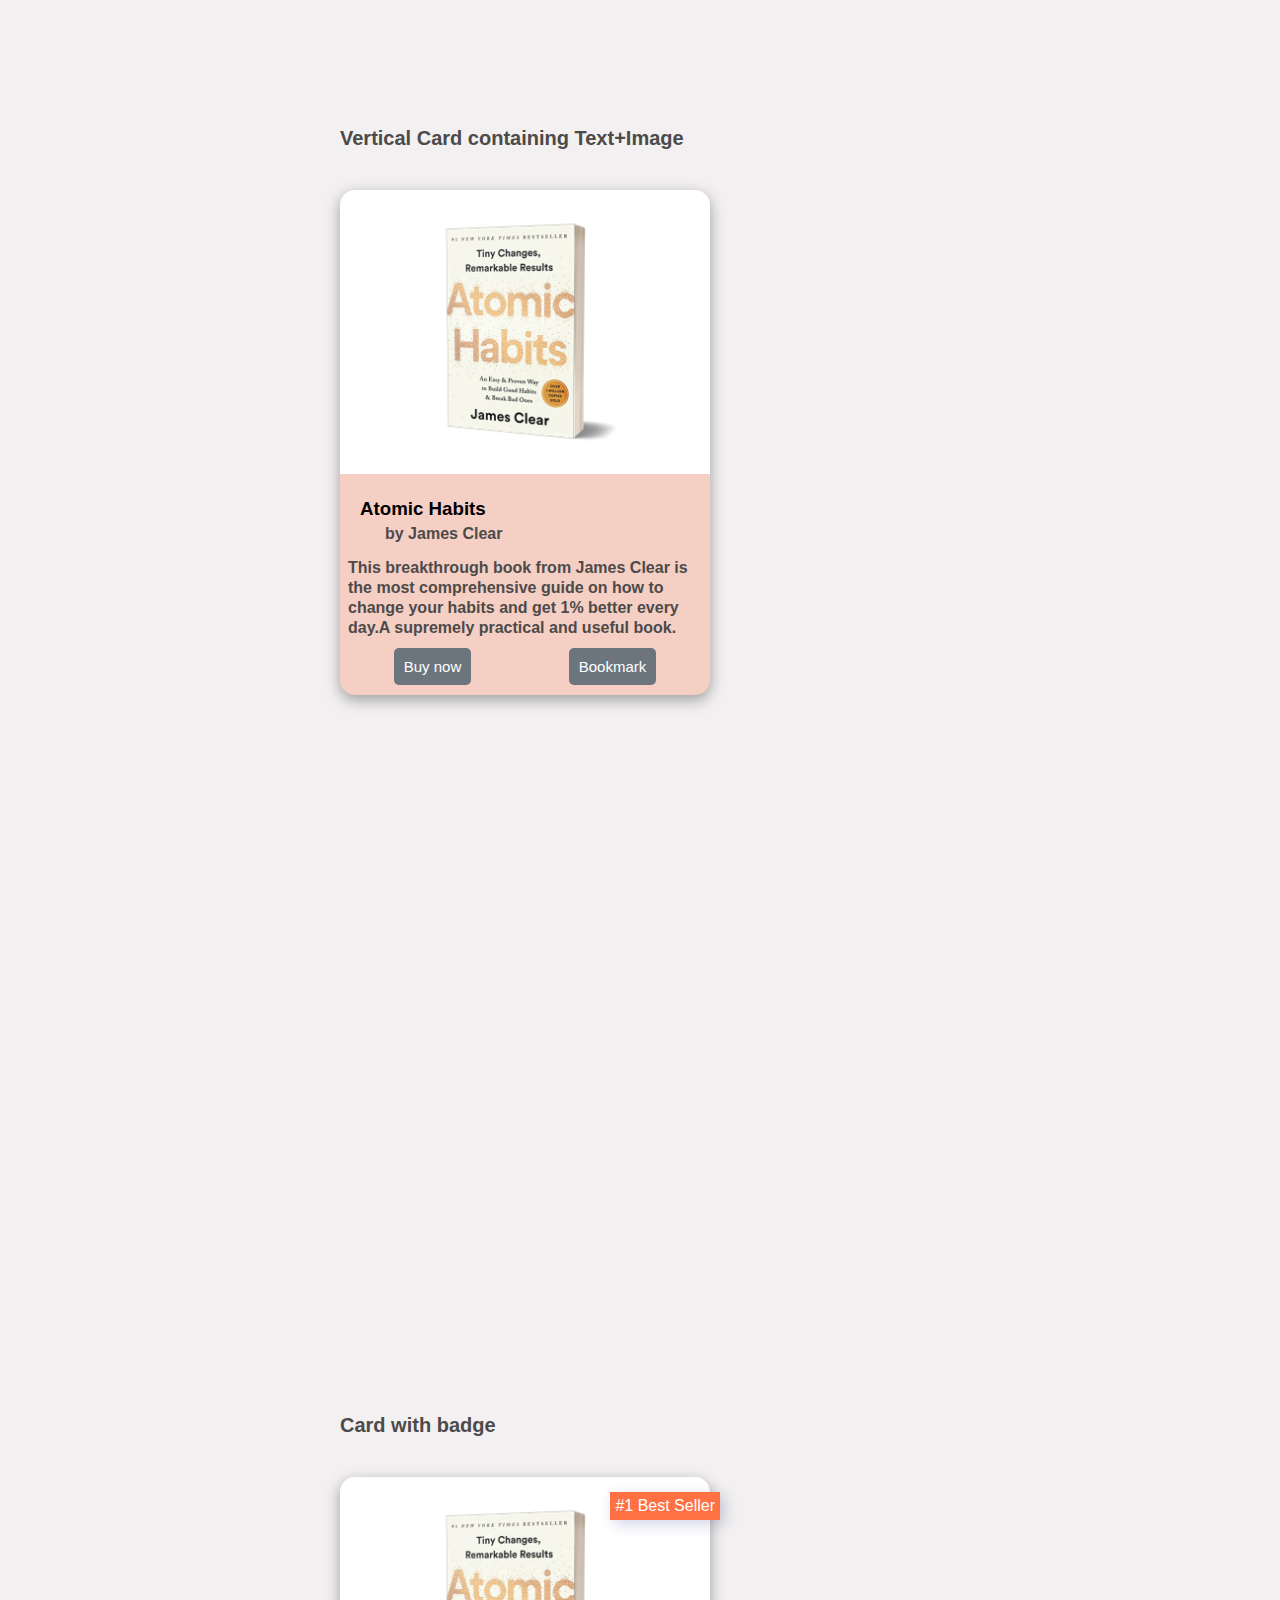
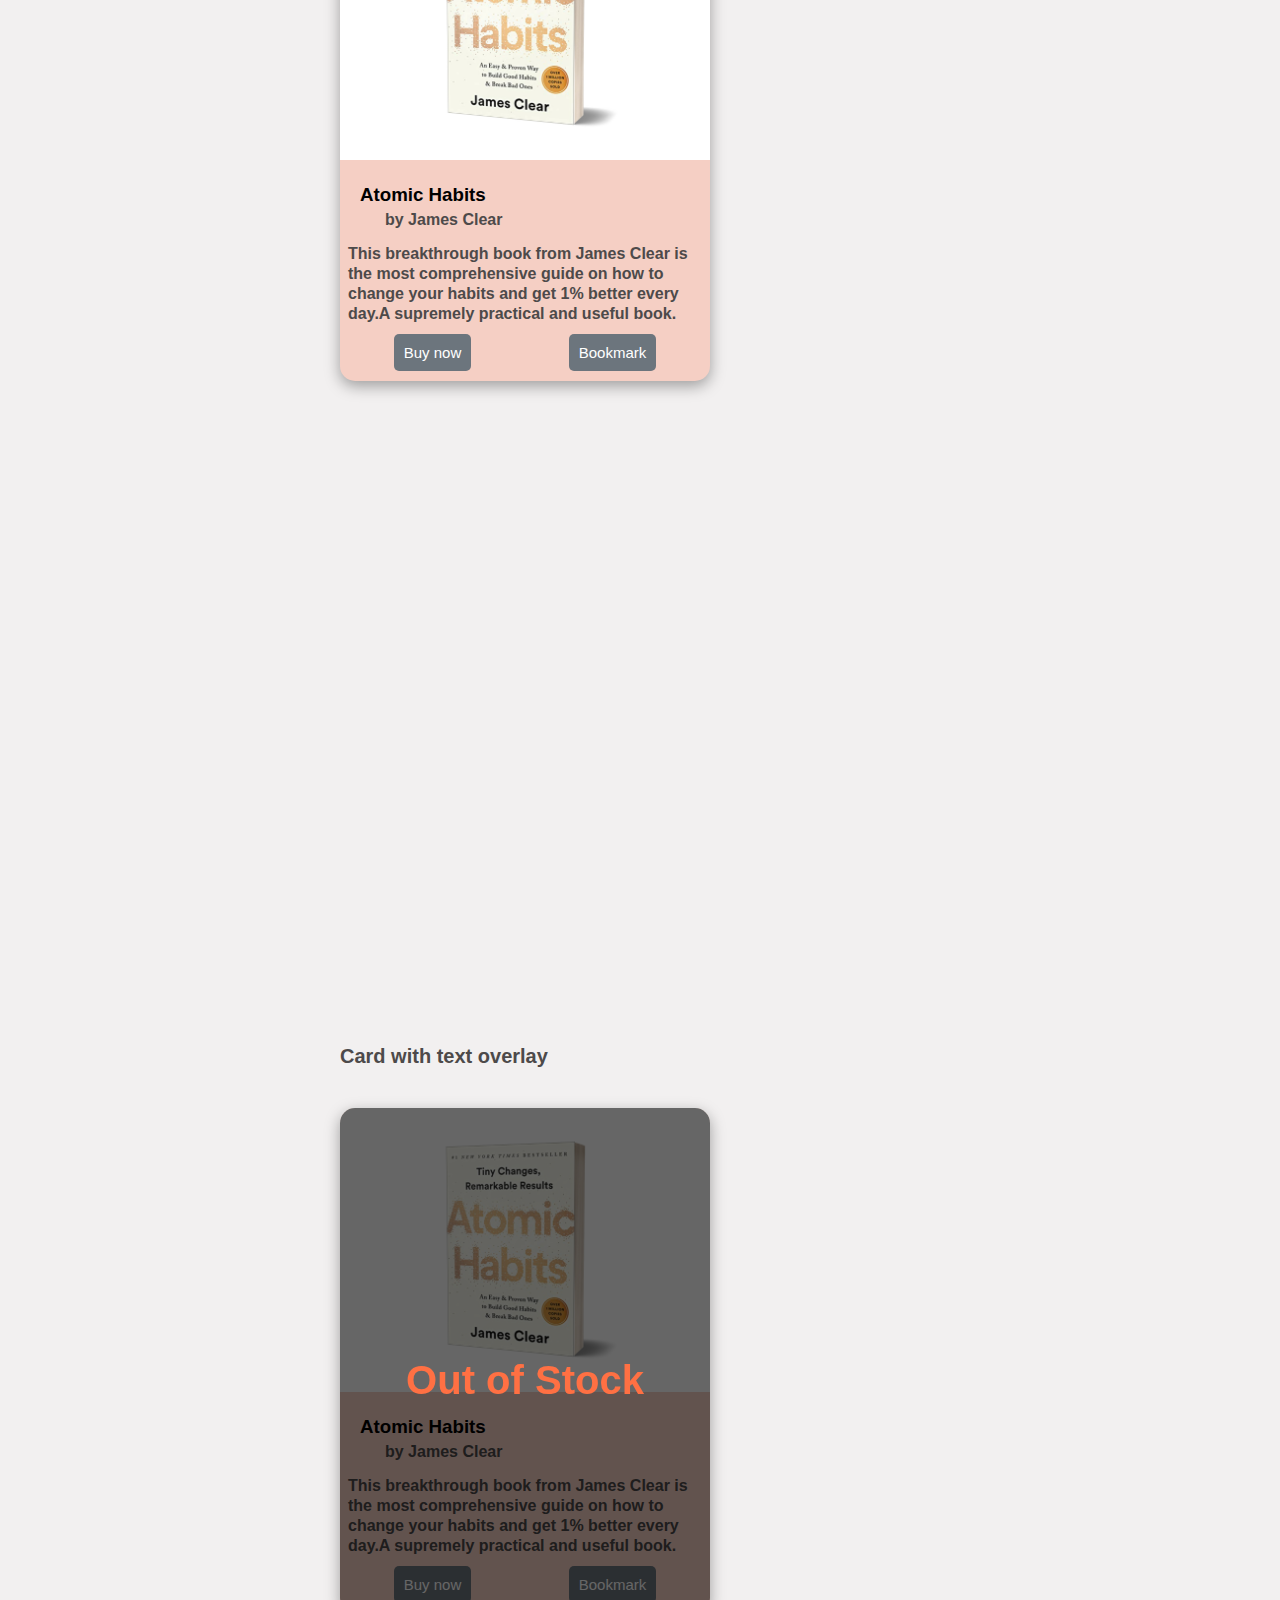
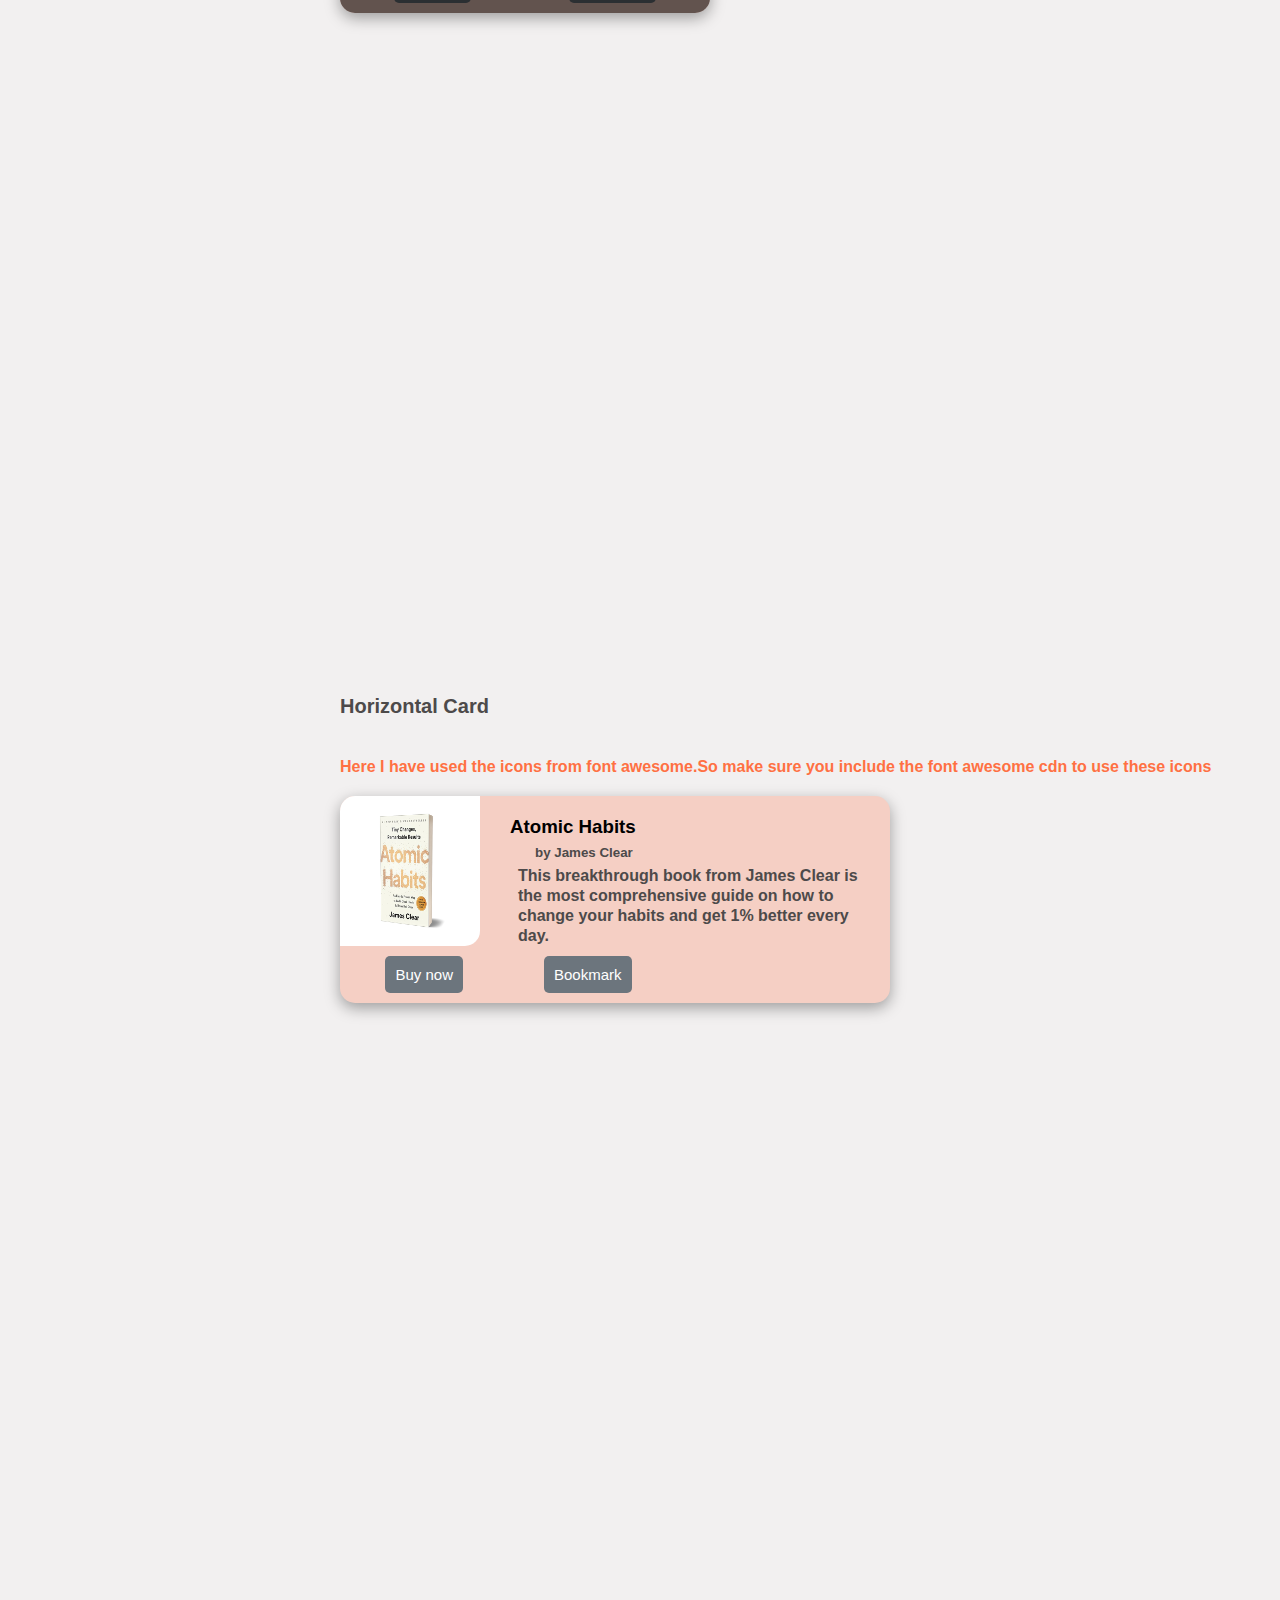
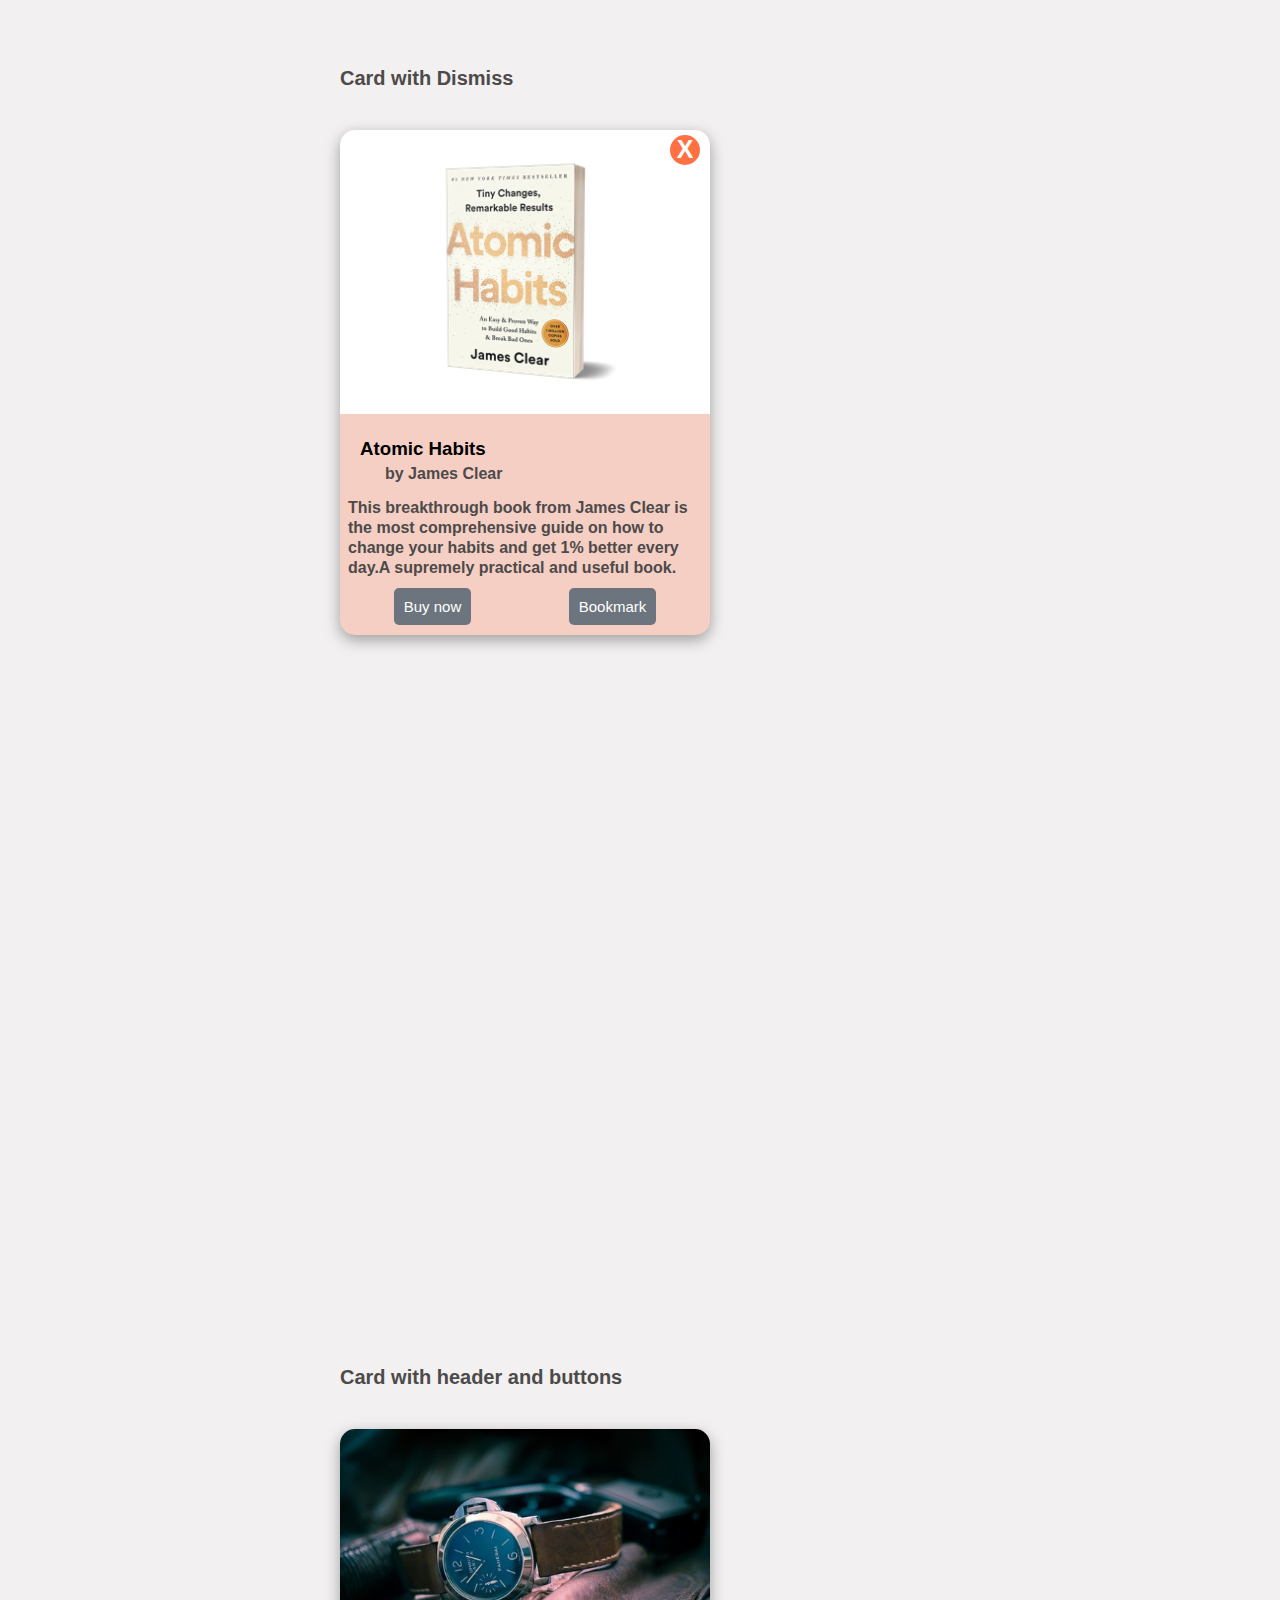
==== commit fd53a05a: "added cards component" ====
--- a/documentation.html
+++ b/documentation.html
@@ -369,7 +369,7 @@
          
           <div class="card">
              <div class="image-container">
-                 <img class="image" src="../images/book.jpeg" alt="book">
+                 <img class="image" src="/images/book.jpeg" alt="book">
              </div>
              <div class="text-container">
                     <h3 class="card-title">Atomic Habits</h3>
@@ -396,7 +396,7 @@
          
           <div class="card card-badge">
              <div class="image-container">
-                 <img class="image" src="../images/book.jpeg" alt="book">
+                 <img class="image" src="/images/book.jpeg" alt="book">
              </div>
              <div class="text-container">
                     <h3 class="card-title">Atomic Habits</h3>
@@ -423,7 +423,7 @@
         
         <div class="card">
            <div class="image-container">
-               <img class="image" src="../images/book.jpeg" alt="book">
+               <img class="image" src="/images/book.jpeg" alt="book">
            </div>
            <div class="text-container">
                   <h3 class="card-title">Atomic Habits</h3>
@@ -451,7 +451,7 @@
       <div class="comp-example">
         <div class="horizontal-card">
            <div class="image-header-container">
-               <img class="horizontal-card-image" src="../images/book.jpeg" alt="book">
+               <img class="horizontal-card-image" src="/images/book.jpeg" alt="book">
                <div class="horizontal-card-titles">
                   <h3 class="card-title">Atomic Habits</h3>
                   <h4 class="card-subtitle"><small>by James Clear</small></h4>
@@ -479,7 +479,7 @@
     
      <div class="card">
         <div class="image-container">
-            <img class="image" src="../images/book.jpeg" alt="book">
+            <img class="image" src="/images/book.jpeg" alt="book">
         </div>
         
         <div class="text-container">
@@ -503,6 +503,59 @@
   style="width: 100%; height: 577px; border:0; transform: scale(1); overflow:hidden;"
   sandbox="allow-scripts allow-same-origin">
 </iframe>
+
+<p class="component-para">Card with header and buttons</p>
+<div class="comp-example">
+<div class="card">
+  <div class="image-container">
+      <img class="image" src="images/watch.jpeg" alt="apparel">
+   </div>
+          <p class="card-header">WATCHES</p>
+     <div class="link-container">
+         <button class="btn btn-secondary">Buy now</button>
+         <button class="btn btn-secondary">Bookmark</button>
+      </div>
+   </div>
+ </div>
+</div>
+<iframe
+  loading="lazy"
+  src="https://carbon.now.sh/embed?bg=rgba%28255%2C255%2C255%2C1%29&t=seti&wt=none&l=auto&width=680&ds=true&dsyoff=20px&dsblur=68px&wc=true&wa=true&pv=56px&ph=56px&ln=false&fl=1&fm=Hack&fs=14px&lh=133%25&si=false&es=2x&wm=false&code=%250A%253Cdiv%2520class%253D%2522card%2522%253E%250A%2520%2520%253Cdiv%2520class%253D%2522image-container%2522%253E%250A%2520%2520%2520%2520%2520%2520%253Cimg%2520class%253D%2522image%2522%2520src%253D%2522...%2522%2520alt%253D%2522...%2522%253E%250A%2520%2520%2520%253C%252Fdiv%253E%250A%2520%2520%2520%2520%2520%2520%2520%2520%2520%2520%253Cp%2520class%253D%2522card-header%2522%253EWATCHES%253C%252Fp%253E%250A%2520%2520%2520%2520%2520%2520%253Cdiv%2520class%253D%2522link-container%2522%253E%250A%2520%2520%2520%2520%2520%2520%2520%2520%2520%253Cbutton%2520class%253D%2522btn%2520btn-secondary%2522%253EBuy%2520now%253C%252Fbutton%253E%250A%2520%2520%2520%2520%2520%2520%2520%2520%2520%253Cbutton%2520class%253D%2522btn%2520btn-secondary%2522%253EBookmark%253C%252Fbutton%253E%250A%2520%2520%2520%2520%2520%2520%253C%252Fdiv%253E%250A%2520%2520%2520%253C%252Fdiv%253E%250A%2520%253C%252Fdiv%253E%250A"
+  style="width: 100%; height: 428px; border:0; transform: scale(1); overflow:hidden;"
+  sandbox="allow-scripts allow-same-origin">
+</iframe>
+
+<p class="component-para">Product listing card</p>
+<div class="card-content">
+  <div class="image-contain">
+      <img src="images/jeans.jpeg" alt="Jeans">
+  </div>
+  <div class="card-wrap">
+      <div class="card-text-contain">
+          <h4>U.S. Polo Assn.
+              <i class="fa fa-heart"></i>
+          </h4>
+          <p>₹ 2000 <span>₹3999</span>(40% OFF)</p>
+          <p class="rate">3 <i class="fa fa-star fa-md"></i>| 5</p>
+      </div>
+      <div class="button-text-contain">
+          <button type="button" class="btn btn-success btns btn-one">Buy Now</button>
+          <button type="button" class="btn btn-success btns btn-two"><i class="fa-solid fa-cart-shopping"></i> Add to Cart</button>
+      </div>
+  </div>
+</div>
+
+<iframe
+  loading="lazy"
+  src="https://carbon.now.sh/embed?bg=rgba%28255%2C255%2C255%2C1%29&t=seti&wt=none&l=auto&width=680&ds=true&dsyoff=20px&dsblur=68px&wc=true&wa=true&pv=56px&ph=56px&ln=false&fl=1&fm=Hack&fs=14px&lh=133%25&si=false&es=2x&wm=false&code=%250A%253Cdiv%2520class%253D%2522card-content%2522%253E%250A%2520%2520%253Cdiv%2520class%253D%2522image-contain%2522%253E%250A%2520%2520%2520%2520%2520%2520%253Cimg%2520src%253D%2522...%2522%2520alt%253D%2522...%2522%253E%250A%2520%2520%253C%252Fdiv%253E%250A%2520%2520%253Cdiv%2520class%253D%2522card-wrap%2522%253E%250A%2520%2520%2520%2520%2520%2520%253Cdiv%2520class%253D%2522card-text-contain%2522%253E%250A%2520%2520%2520%2520%2520%2520%2520%2520%2520%2520%253Ch4%253EU.S.%2520Polo%2520Assn.%250A%2520%2520%2520%2520%2520%2520%2520%2520%2520%2520%2520%2520%2520%2520%253Ci%2520class%253D%2522fa%2520fa-heart%2522%253E%253C%252Fi%253E%250A%2520%2520%2520%2520%2520%2520%2520%2520%2520%2520%253C%252Fh4%253E%250A%2520%2520%2520%2520%2520%2520%2520%2520%2520%2520%253Cp%253E%25E2%2582%25B9%25202000%2520%253Cspan%253E%25E2%2582%25B93999%253C%252Fspan%253E%2840%2525%2520OFF%29%253C%252Fp%253E%250A%2520%2520%2520%2520%2520%2520%2520%2520%2520%2520%253Cp%2520class%253D%2522rate%2522%253E3%2520%253Ci%2520class%253D%2522fa%2520fa-star%2520fa-md%2522%253E%253C%252Fi%253E%257C%25205%253C%252Fp%253E%250A%2520%2520%2520%2520%2520%2520%253C%252Fdiv%253E%250A%2520%2520%2520%2520%2520%2520%253Cdiv%2520class%253D%2522button-text-contain%2522%253E%250A%2520%2520%2520%2520%2520%2520%2520%2520%2520%2520%253Cbutton%2520type%253D%2522button%2522%2520class%253D%2522btn%2520btn-success%2520btns%2520btn-one%2522%253EBuy%2520Now%253C%252Fbutton%253E%250A%2520%2520%2520%2520%2520%2520%2520%2520%2520%2520%253Cbutton%2520type%253D%2522button%2522%2520class%253D%2522btn%2520btn-success%2520btns%2520btn-two%2522%253E%253Ci%2520class%253D%2522fa-solid%2520fa-cart-%2520%2520%2520%2520%2520%2520%2520%2520%2520%2520%2520%2520%2520%2520%2520%2520%2520%2520shopping%2522%253E%253C%252Fi%253E%2520Add%2520to%2520Cart%253C%252Fbutton%253E%250A%2520%2520%2520%2520%2520%2520%253C%252Fdiv%253E%250A%2520%2520%253C%252Fdiv%253E%250A%253C%252Fdiv%253E"
+  style="width: 100%; height: 559px; border:0; transform: scale(1); overflow:hidden;"
+  sandbox="allow-scripts allow-same-origin">
+</iframe>
+
+
+
+
+
   <!-- Images section -->
 
     <div id="image-container" >
@@ -513,11 +566,11 @@
      
 
       <div class="image-cont">
-        <img class="responsive-img" src="https://images.adsttc.com/media/images/5d44/14fa/284d/d1fd/3a00/003d/large_jpg/eiffel-tower-in-paris-151-medium.jpg?1564742900" alt="">
+        <img class="responsive-img" src="https://images.adsttc.com/media/images/5d44/14fa/284d/d1fd/3a00/003d/large_jpg/eiffel-tower-in-paris-151-medium.jpg?1564742900" alt="resposnive image">
       </div>
       <p class="component-para">Round image</p>
       <div class="image-cont">
-        <img class="round-img responsive-img" src="https://images.adsttc.com/media/images/5d44/14fa/284d/d1fd/3a00/003d/large_jpg/eiffel-tower-in-paris-151-medium.jpg?1564742900" alt="">
+        <img class="round-img responsive-img" src="https://images.adsttc.com/media/images/5d44/14fa/284d/d1fd/3a00/003d/large_jpg/eiffel-tower-in-paris-151-medium.jpg?1564742900" alt="circular image">
       </div>
     </div>
 
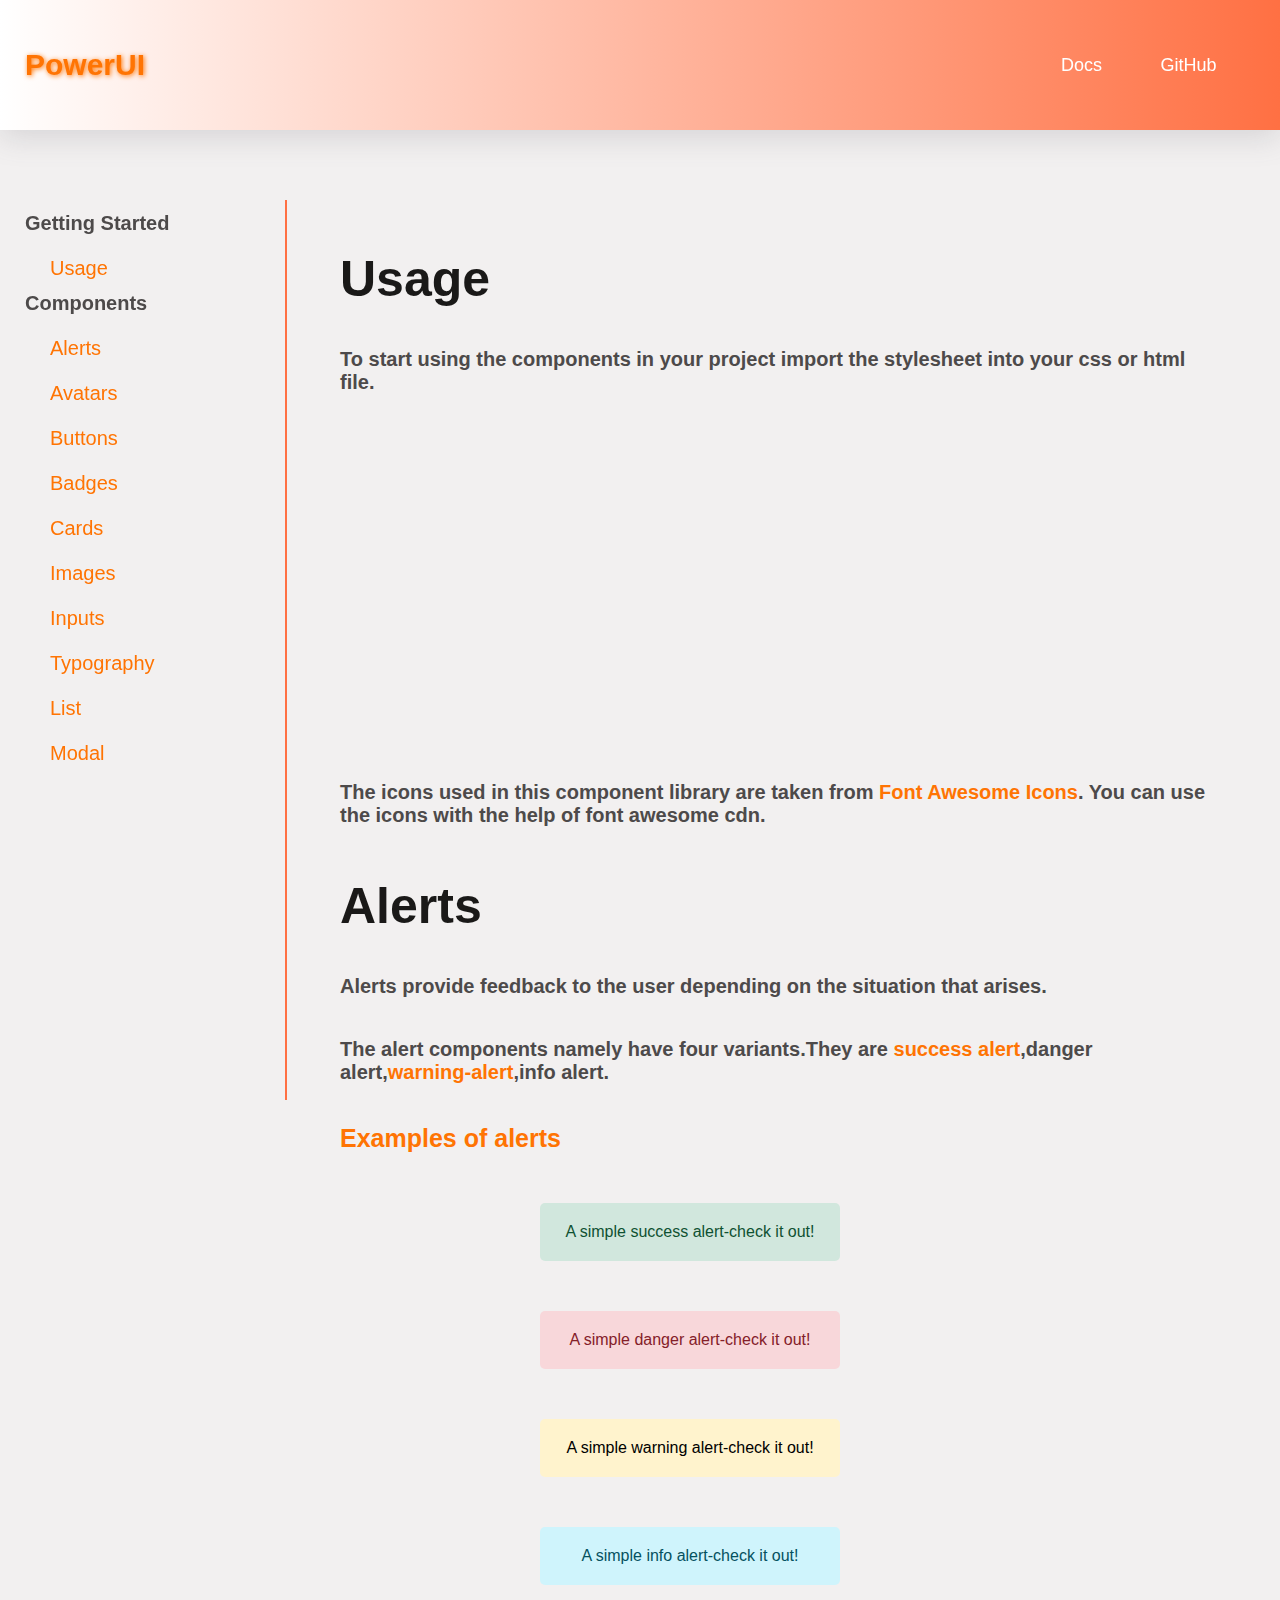
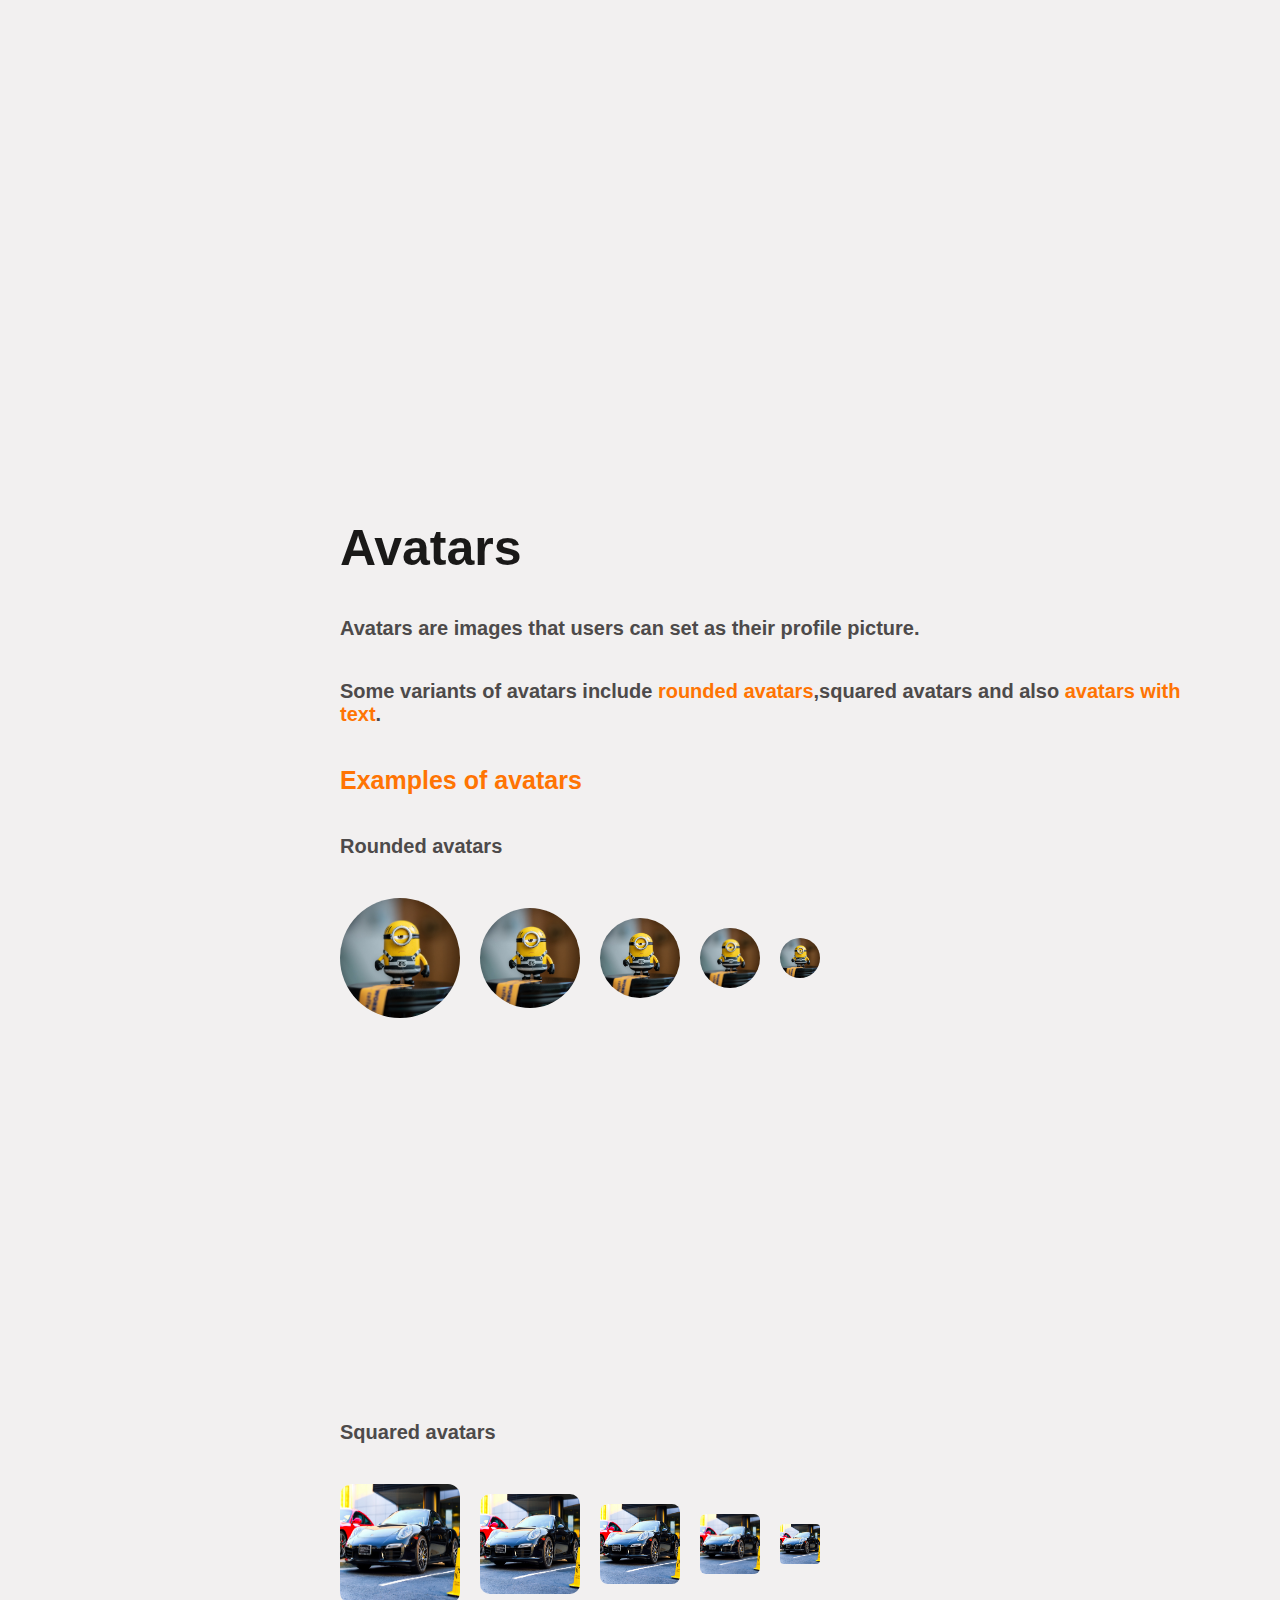
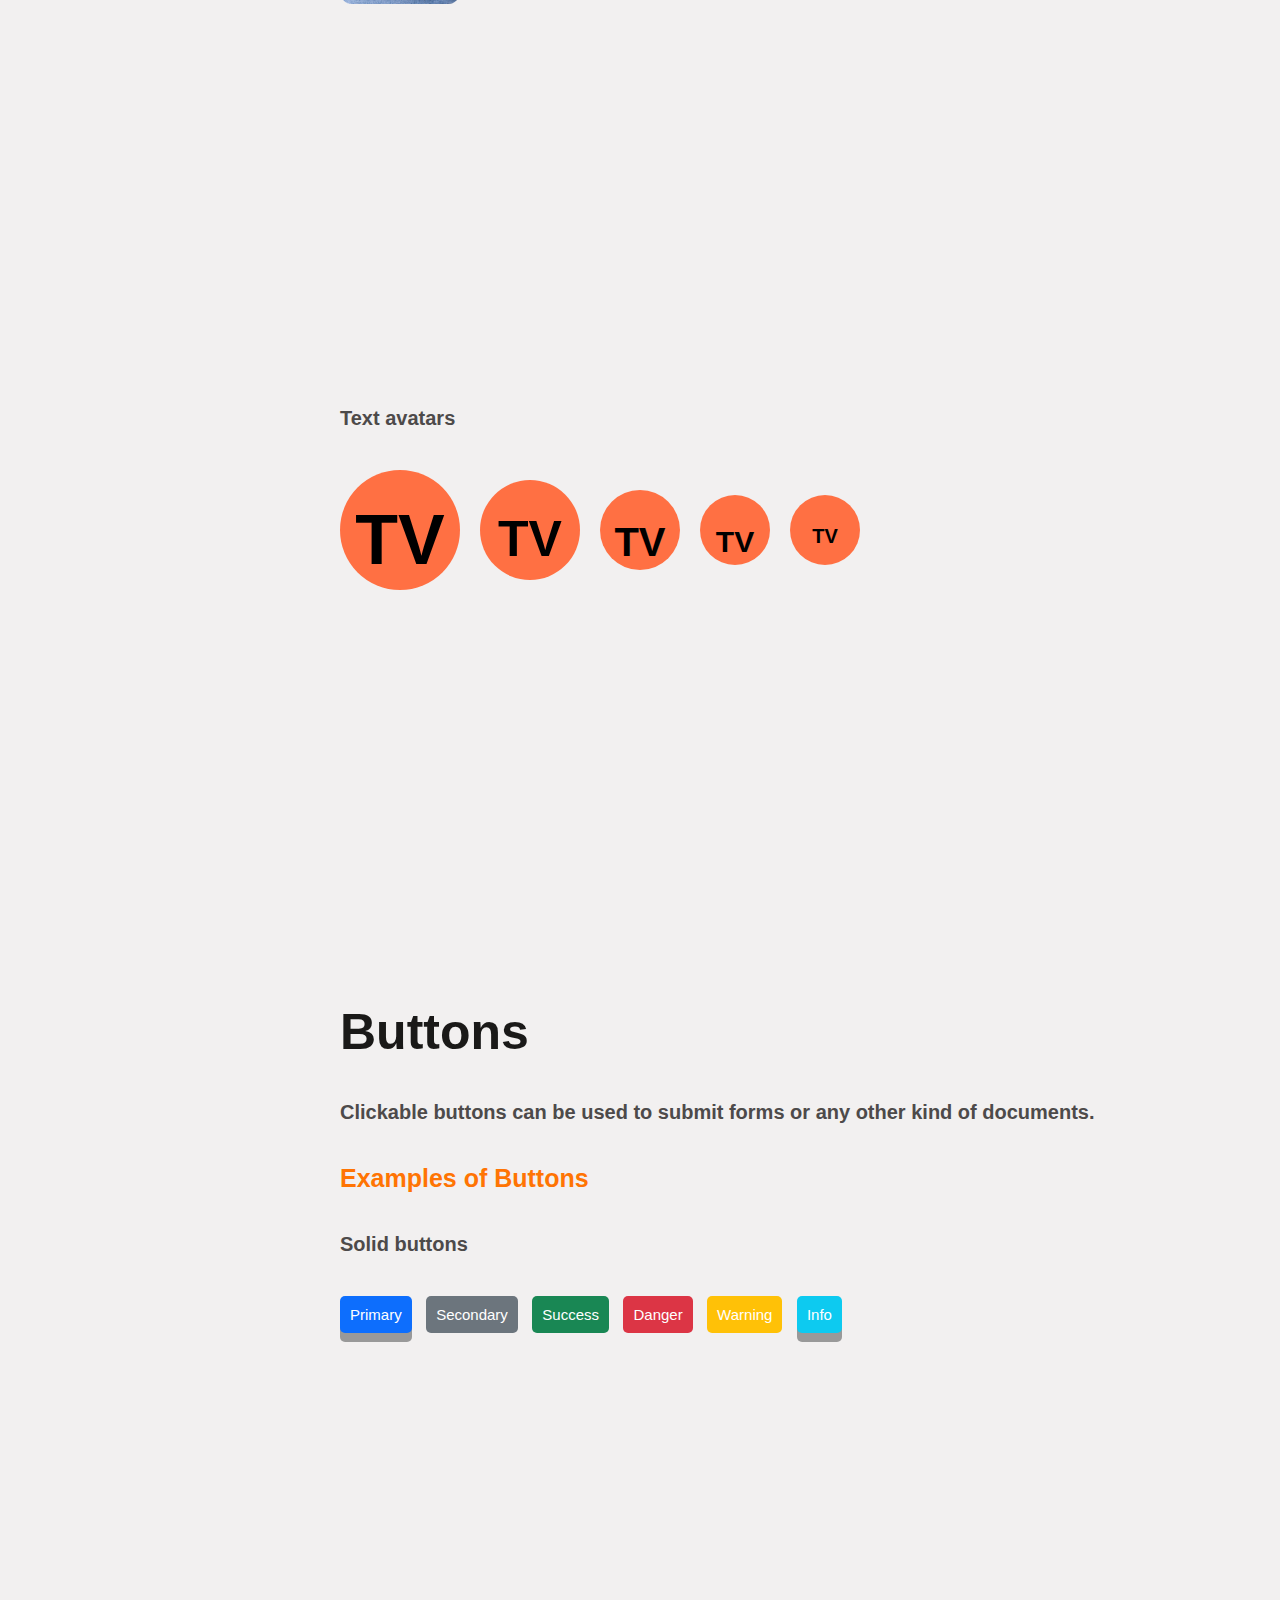
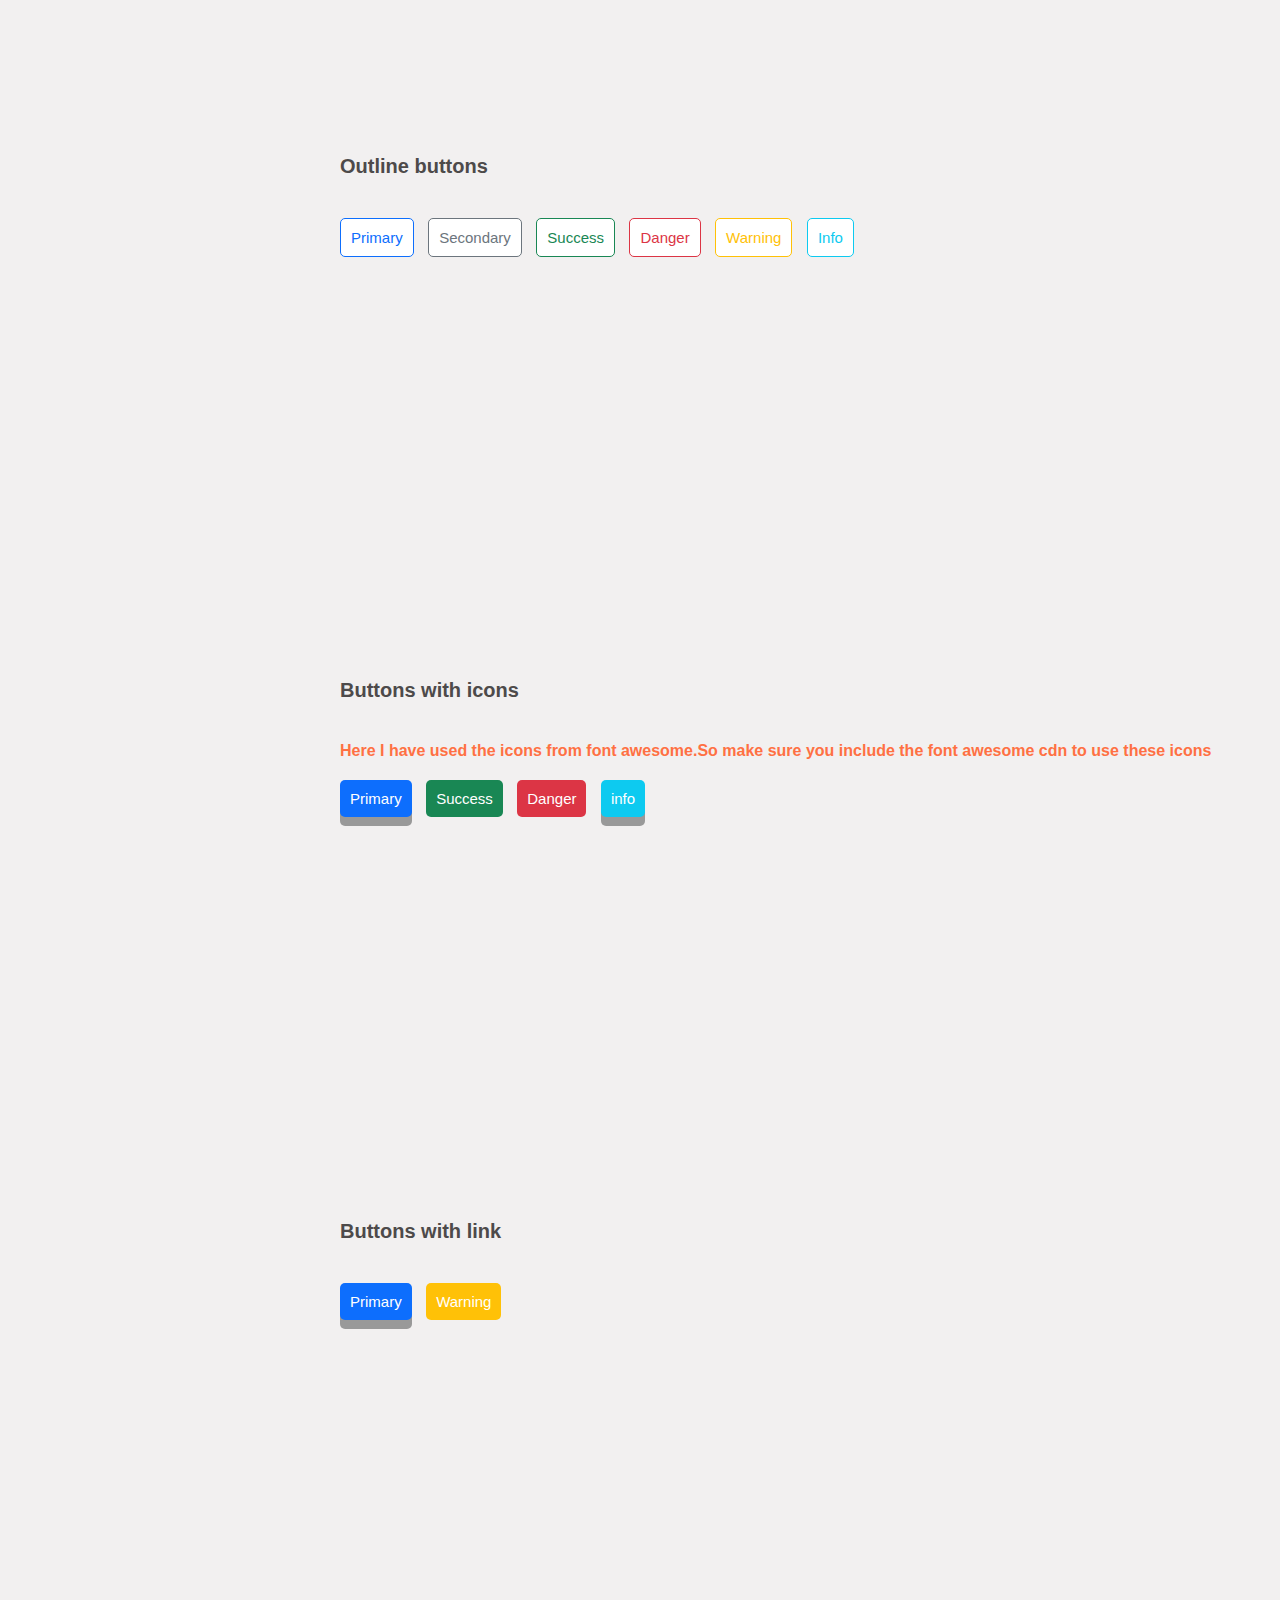
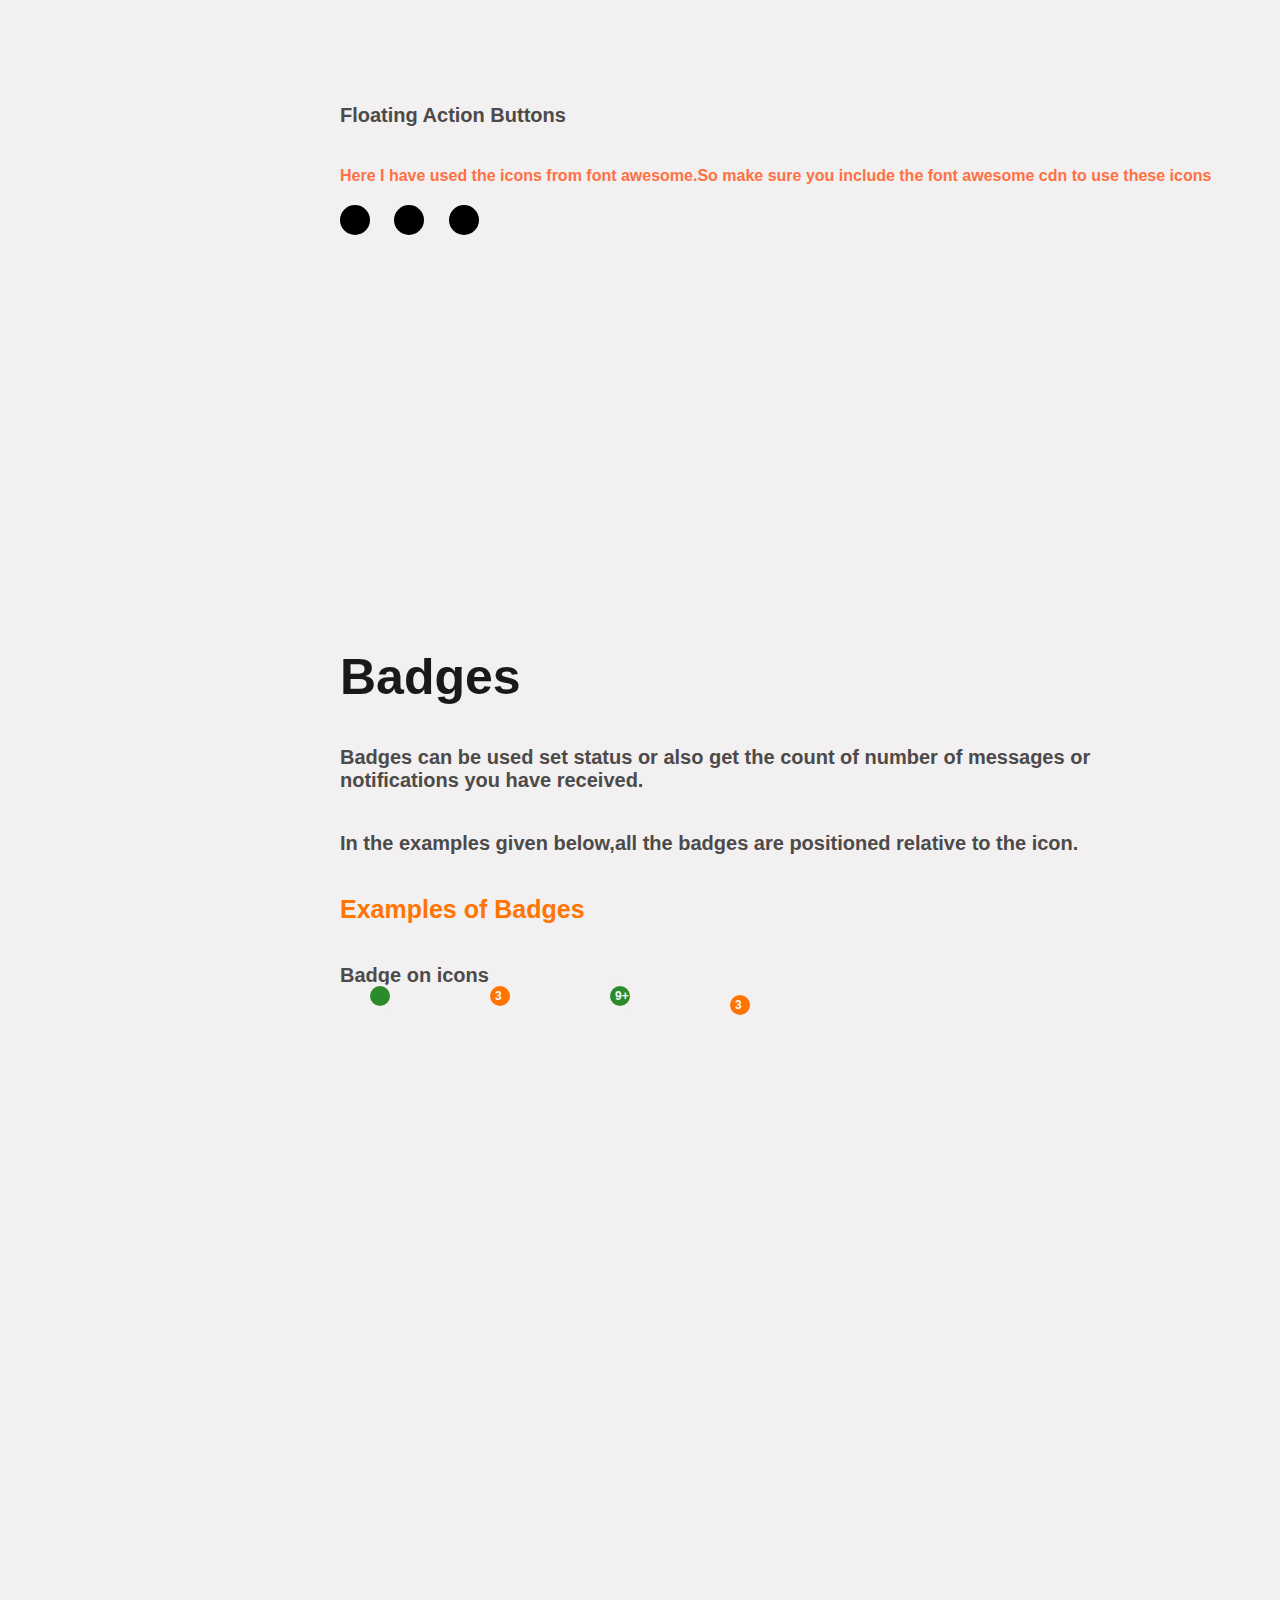
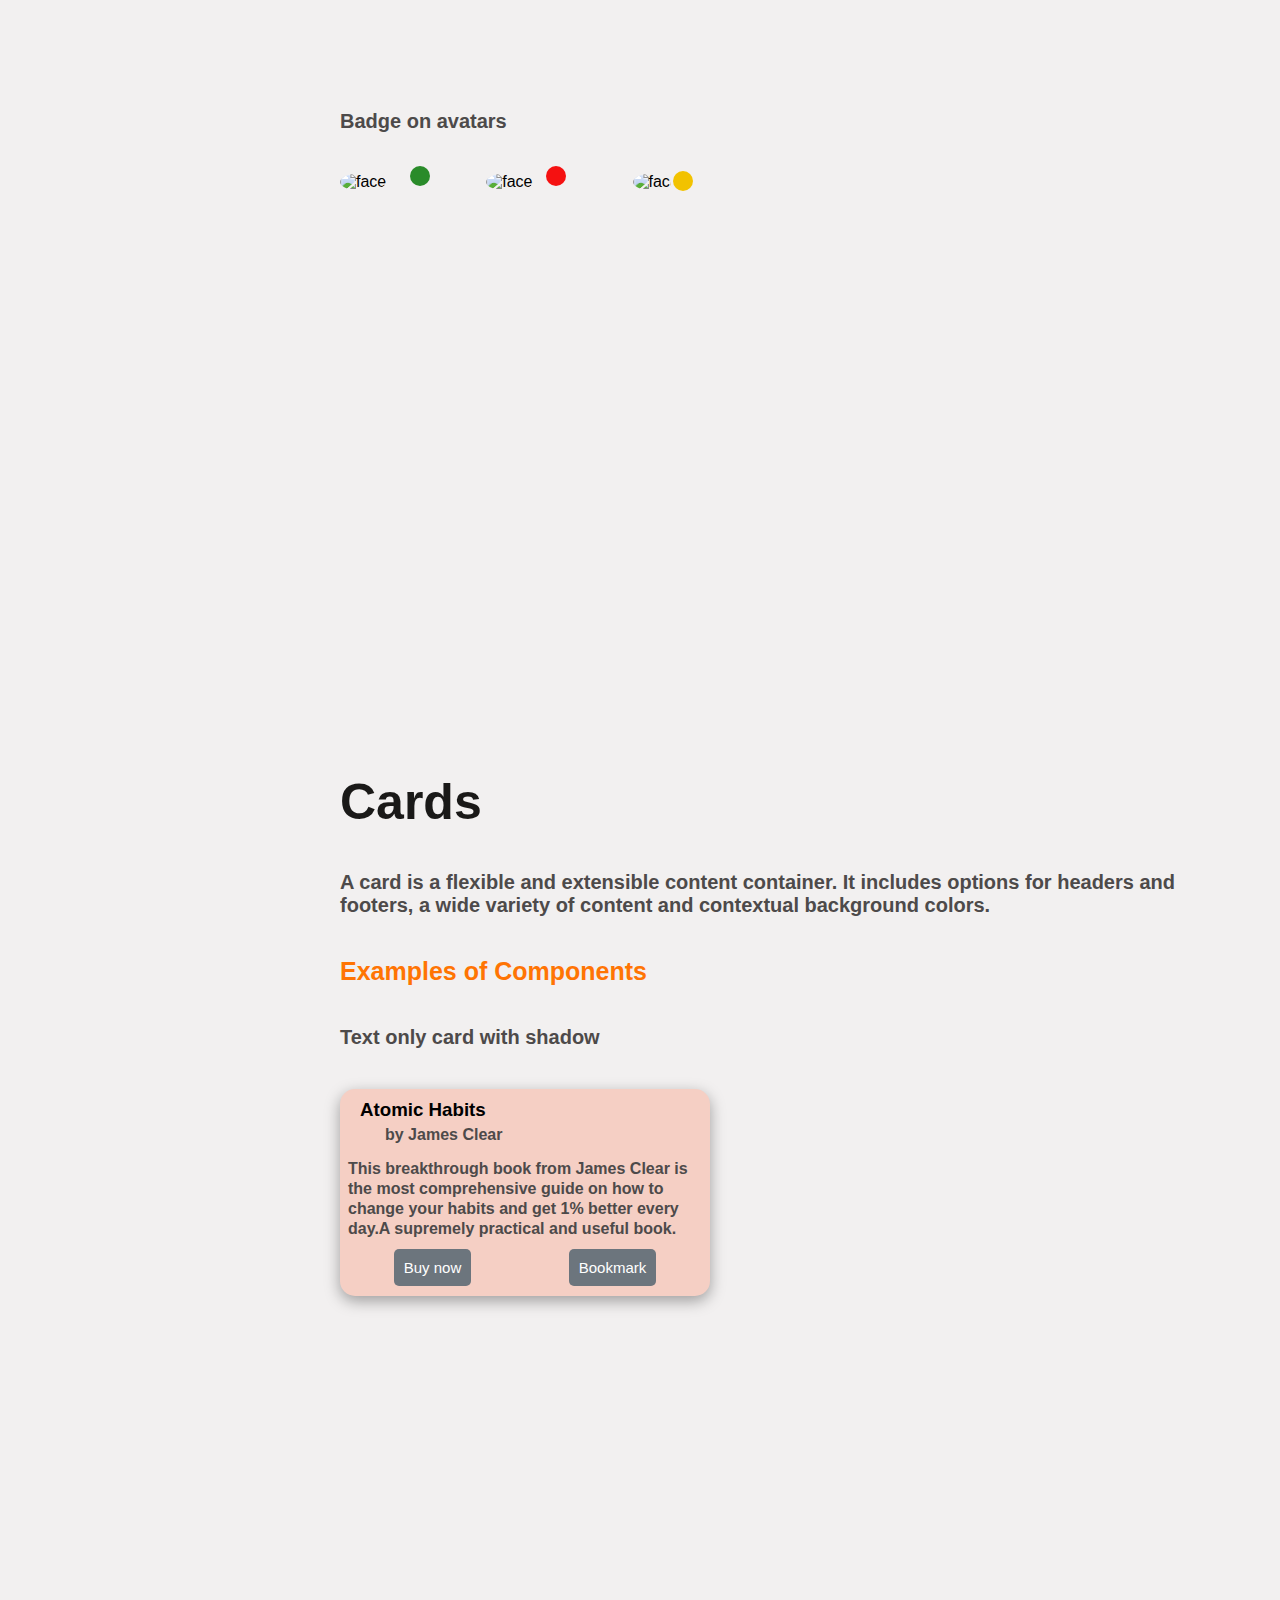
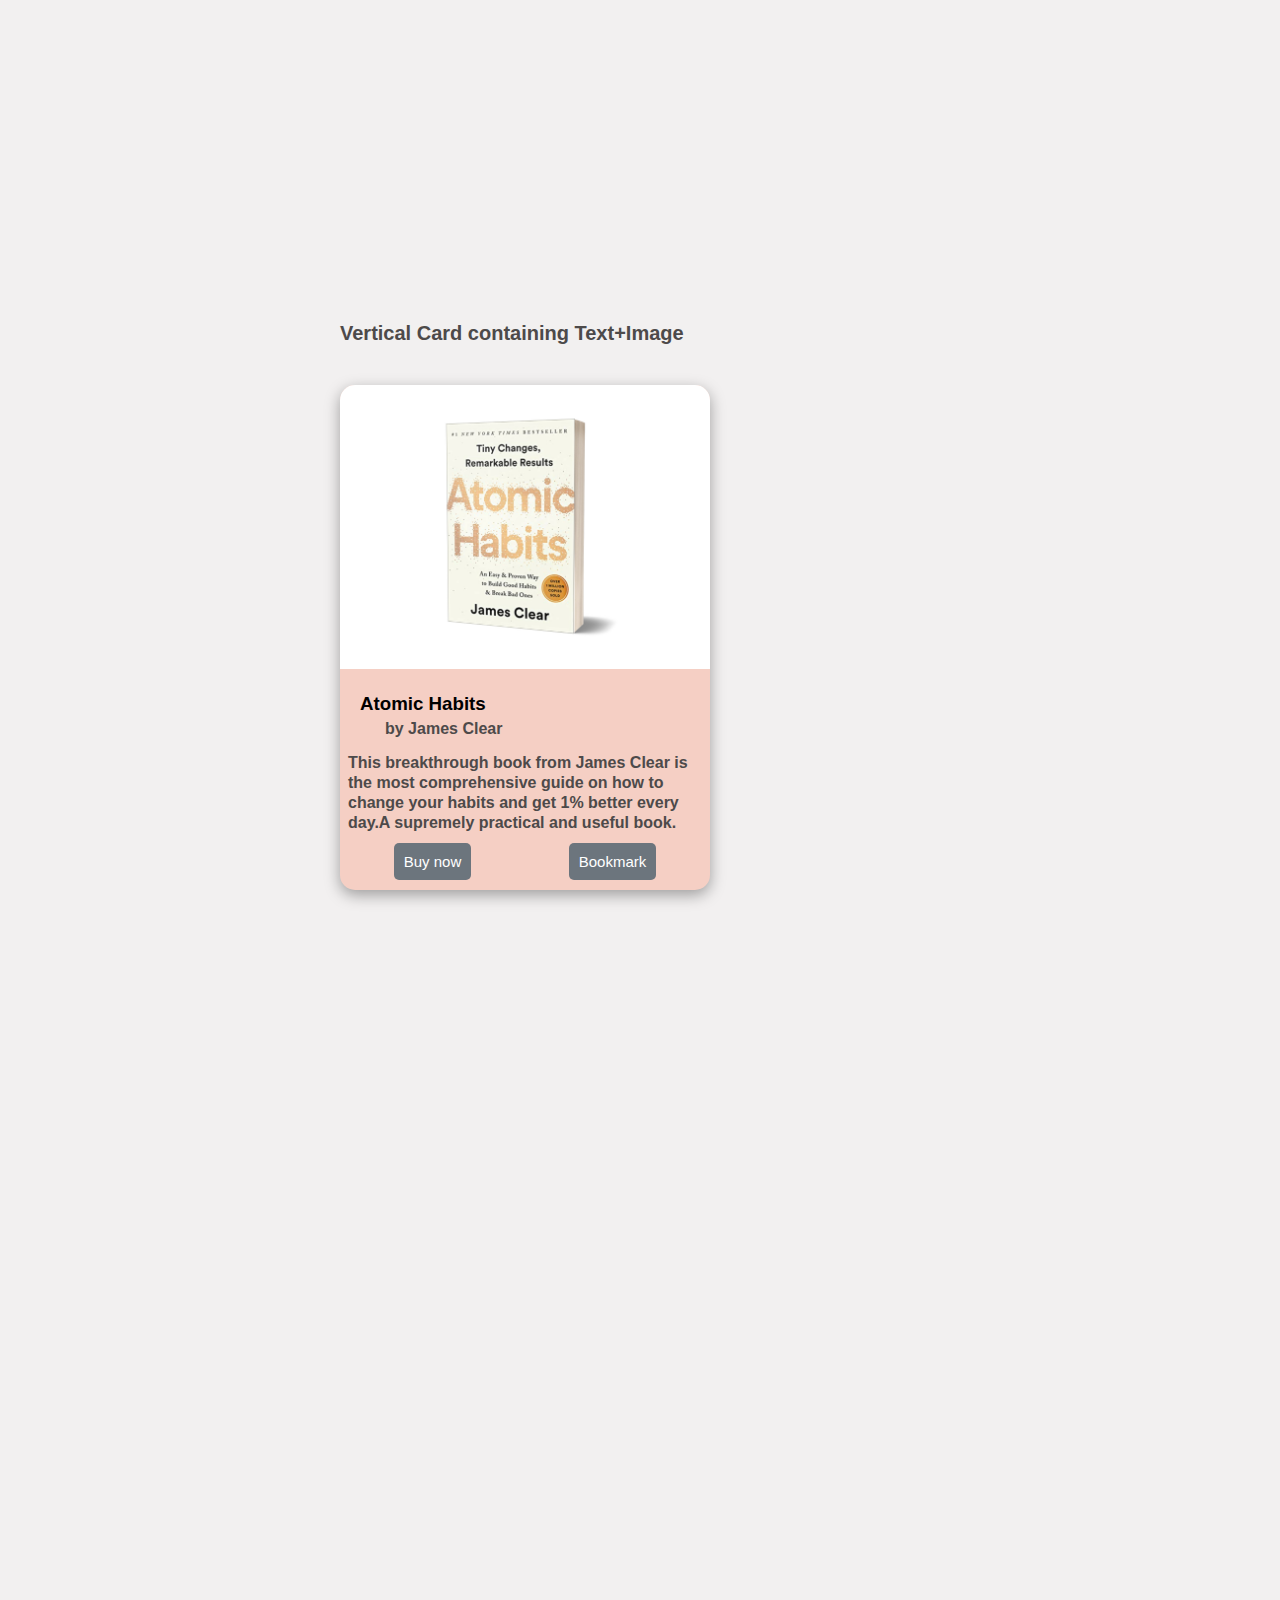
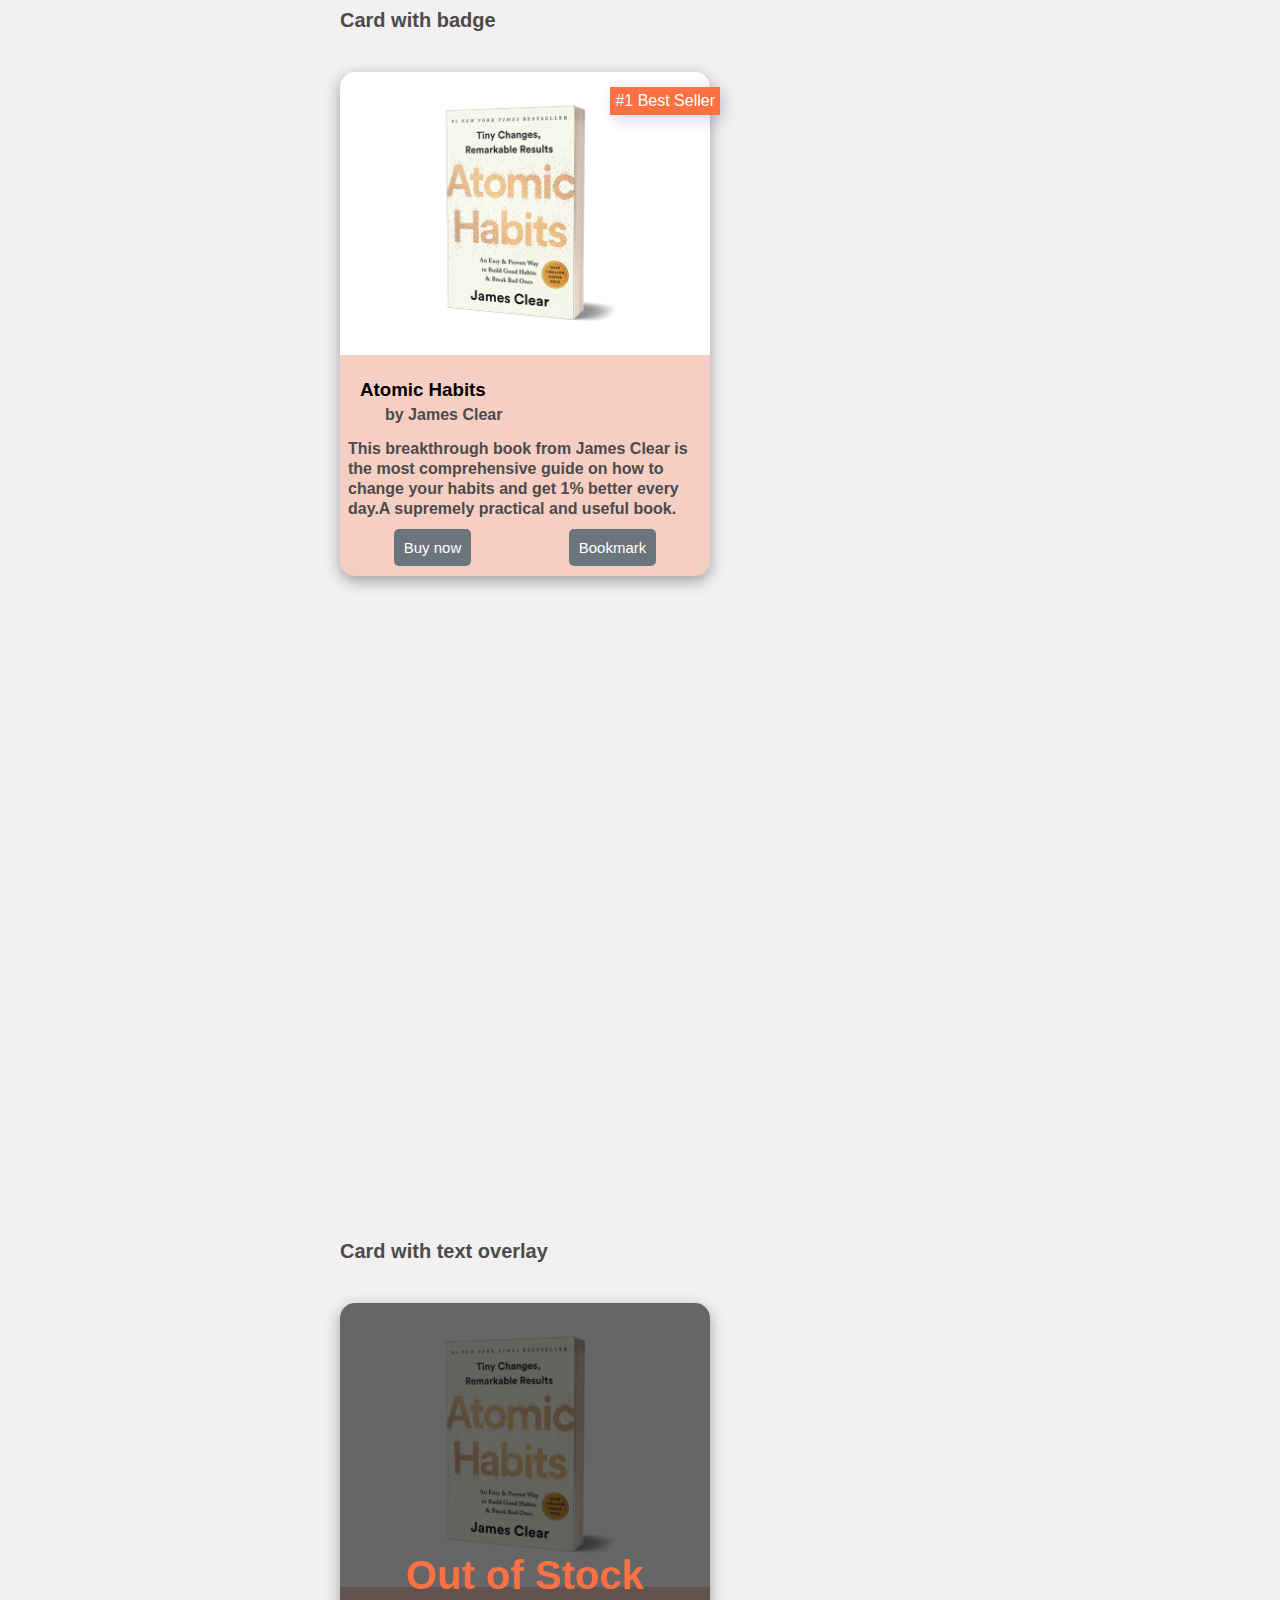
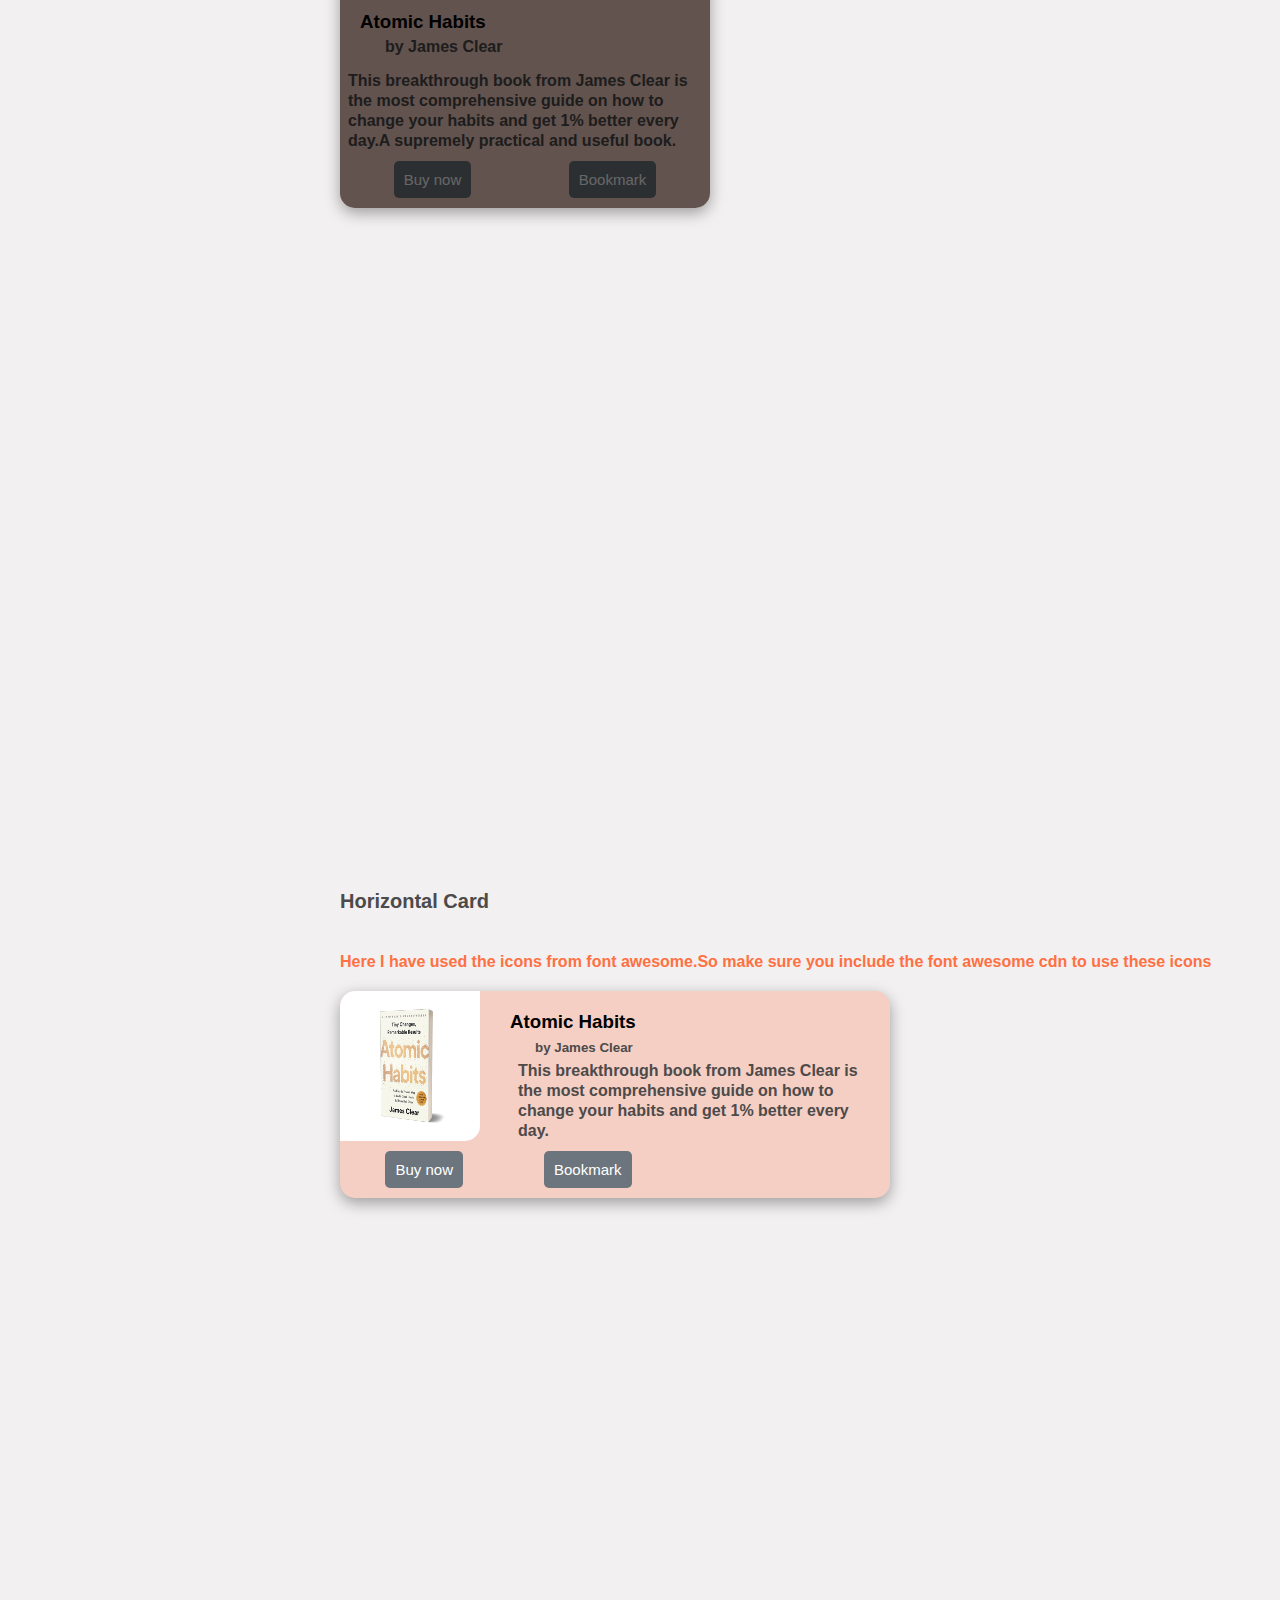
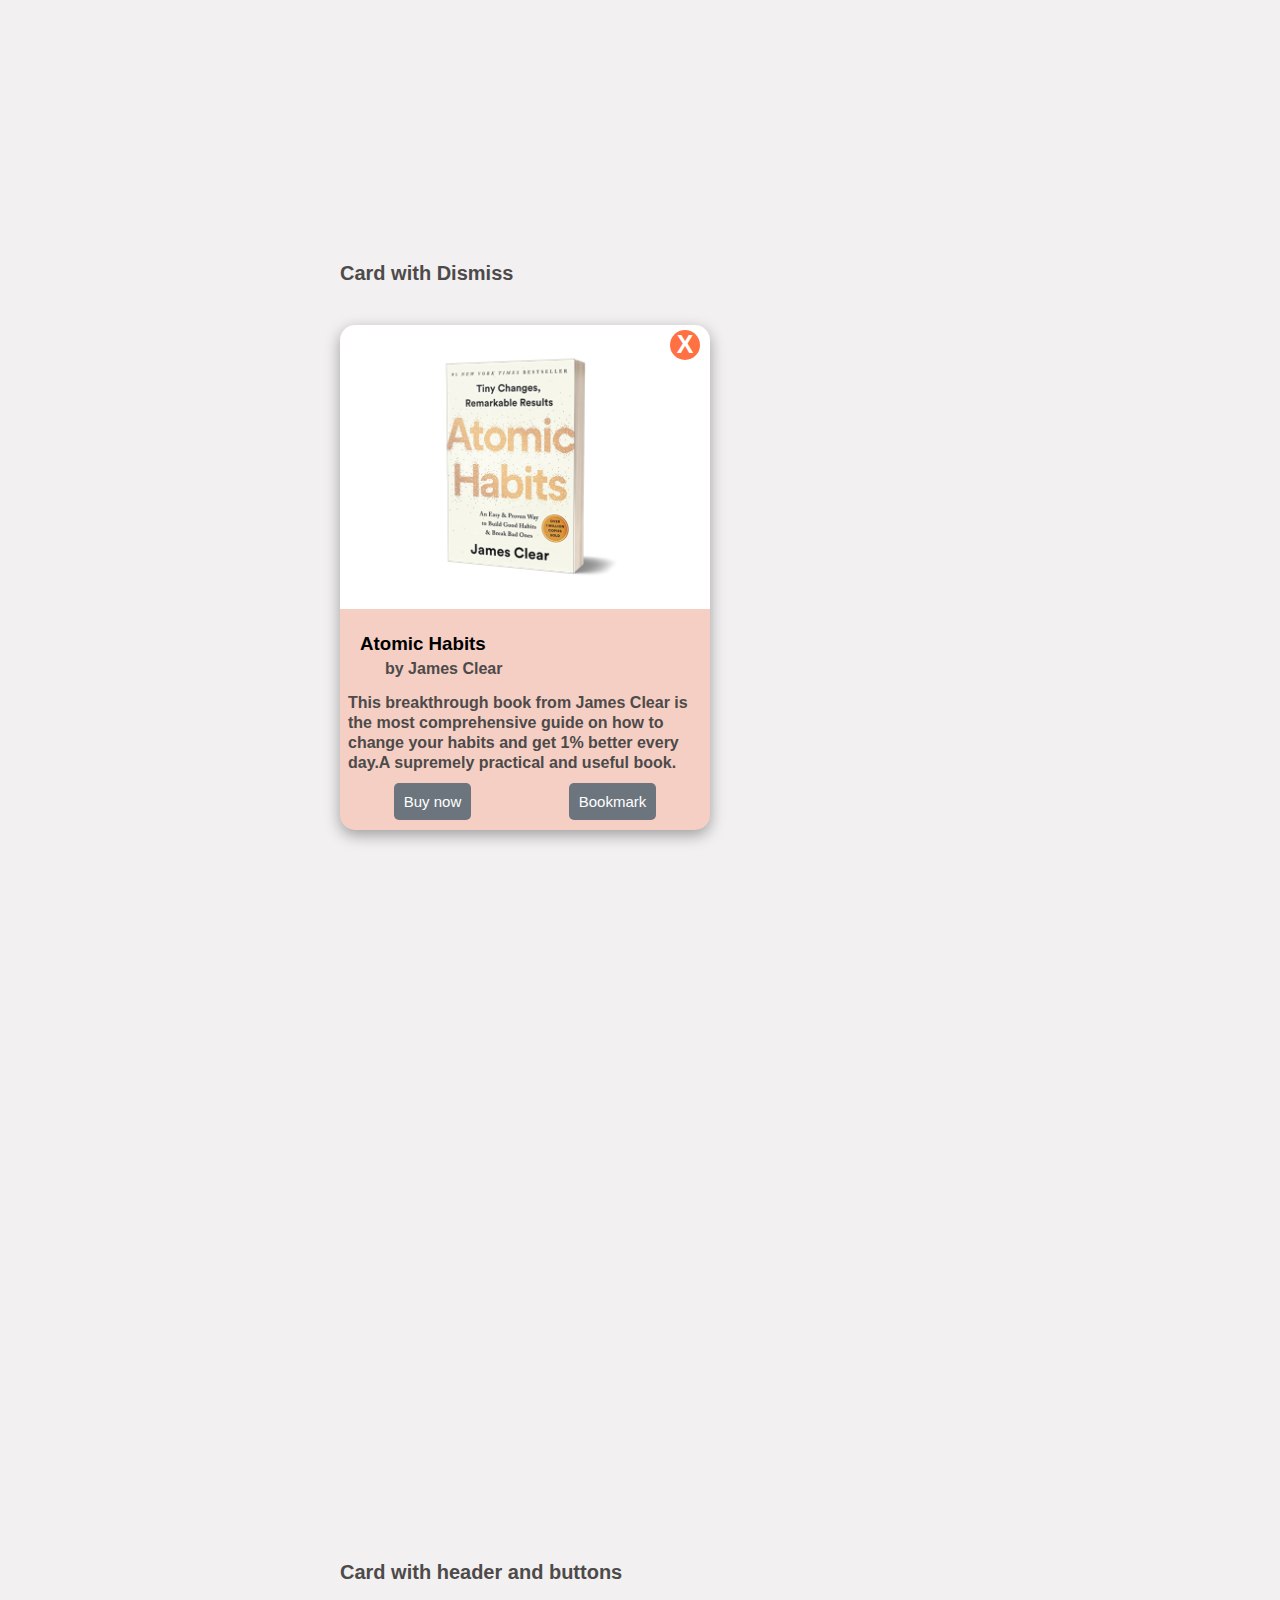
==== commit 0c14a930: "refactor:removed extra spacing" ====
--- a/documentation.html
+++ b/documentation.html
@@ -9,11 +9,6 @@
     <link rel="stylesheet" href="https://cdnjs.cloudflare.com/ajax/libs/font-awesome/5.1.0/css/v4-shims.min.css" integrity="sha512-p++g4gkFY8DBqLItjIfuKJPFvTPqcg2FzOns2BNaltwoCOrXMqRIOqgWqWEvuqsj/3aVdgoEo2Y7X6SomTfUPA==" crossorigin="anonymous" referrerpolicy="no-referrer" />
     <link rel="stylesheet" href="./Components/component.css">
    <link rel="stylesheet" href="documentation.css">
-
-   
-   
-   
-   <!-- <link rel="stylesheet" href="path/to/font-awesome/css/font-awesome.min.css"> -->
 </head>
 <body>
     
@@ -22,37 +17,36 @@
 
 
    <!-- navbar starts   -->
-  <nav class="main-navbar">
-    <div class="left-nav">
-        <a href="index.html">PowerUI</a>
-    </div>
-    <ul class="right-nav">
+    <nav class="main-navbar">
+      <div class="left-nav">
+       <a href="index.html">PowerUI</a>
+      </div>
+      <ul class="right-nav">
         <li><a href="documentation.html">Docs</a></li>
         <li><a href="https://github.com/varun-Tad/PowerUI">GitHub</a></li>
-    </ul>
-  </nav>
+      </ul>
+    </nav>
 
 <!-- navbar ends -->
 
 
 
     <!-- side navbar starts -->
-    <aside class="side-navbar">
-
-        <h4 class="usage-head">Getting Started</h4>
-        <p class=side-navbar-item><a href="#">Usage</a></p>
-        <h4 class="component-head">Components</h4>
-        <p class="side-navbar-item"><a href="#alert-container" class="avatar-scrollTo">Alerts</a></p>
-        <p class="side-navbar-item"><a href="#avatar-container">Avatars</a></p>
-        <p class="side-navbar-item"><a href="#button-container">Buttons</a></p>
-        <p class="side-navbar-item"><a href="#badge-container">Badges</a></p>
-        <p class="side-navbar-item"><a href="#card-container">Cards</a></p>
-        <p class="side-navbar-item"><a href="#image-container" class="image-scollTo">Images</a></p>
-        <p class="side-navbar-item"><a href="#input-container">Inputs</a></p>
-        <p class="side-navbar-item"><a href="#typography-container">Typography</a></p>
-        <p class="side-navbar-item"><a href="#list-container">List</a></p>
-        <p class="side-navbar-item"><a href="#modal-container">Modal</a></p>
-    </aside>
+  <aside class="side-navbar">
+      <h4 class="usage-head">Getting Started</h4>
+      <p class=side-navbar-item><a href="#">Usage</a></p>
+      <h4 class="component-head">Components</h4>
+      <p class="side-navbar-item"><a href="#alert-container" class="avatar-scrollTo">Alerts</a></p>
+      <p class="side-navbar-item"><a href="#avatar-container">Avatars</a></p>
+      <p class="side-navbar-item"><a href="#button-container">Buttons</a></p>
+      <p class="side-navbar-item"><a href="#badge-container">Badges</a></p>
+      <p class="side-navbar-item"><a href="#card-container">Cards</a></p>
+      <p class="side-navbar-item"><a href="#image-container" class="image-scollTo">Images</a></p>
+      <p class="side-navbar-item"><a href="#input-container">Inputs</a></p>
+      <p class="side-navbar-item"><a href="#typography-container">Typography</a></p>
+      <p class="side-navbar-item"><a href="#list-container">List</a></p>
+      <p class="side-navbar-item"><a href="#modal-container">Modal</a></p>
+  </aside>
 
     <!-- side navbar ends -->
 
@@ -62,18 +56,20 @@
     <!-- Usage -->
 
     <h1 class="component-heading">Usage</h1>
-    <p class="component-para">To start using the components in your project import the stylesheet in your css or html file.</p>
+    <p class="component-para">To start using the components in your project import the stylesheet into your css or html file.</p>
 
     <iframe
-    loading="lazy"
-     src="https://carbon.now.sh/embed?bg=rgba%28255%2C255%2C255%2C1%29&t=seti&wt=none&l=auto&width=680&ds=true&dsyoff=20px&dsblur=68px&wc=true&wa=true&pv=56px&ph=56px&ln=false&fl=1&fm=Hack&fs=14px&lh=133%25&si=false&es=2x&wm=false&code=%2520%2520%253Clink%2520rel%253D%2522stylesheet%2522%2520href%253D%2522https%253A%252F%252Fpowerui.netlify.app%252FComponents%252Fcomponent.css%2522%253E%250A%2520%2520"
-     style="width: 100%; height: 223px; border:0; transform: scale(1); overflow:hidden;"
-     sandbox="allow-scripts allow-same-origin">
+      loading="lazy"
+      src="https://carbon.now.sh/embed?bg=rgba%28255%2C255%2C255%2C1%29&t=seti&wt=none&l=auto&width=680&ds=true&dsyoff=20px&dsblur=68px&wc=true&wa=true&pv=56px&ph=56px&ln=false&fl=1&fm=Hack&fs=14px&lh=133%25&si=false&es=2x&wm=false&code=%2520%2520%253Clink%2520rel%253D%2522stylesheet%2522%2520href%253D%2522https%253A%252F%252Fpowerui.netlify.app%252FComponents%252Fcomponent.css%2522%253E%250A%2520%2520"
+      style="width: 100%; height: 223px; border:0; transform: scale(1); overflow:hidden;"
+      sandbox="allow-scripts allow-same-origin">
     </iframe>
+
+    <p class="component-para">The icons used in this component library are taken from <span class="component-text-highlighted">Font Awesome Icons</span>. You can use the icons with the help of font awesome cdn.</p>
 
      <!-- Alert Component-->
      
-  <div id="alert-container">
+    <div id="alert-container">
         <h1 class="component-heading">Alerts</h1>
         <p class="component-para">Alerts provide feedback to the user depending on the situation that arises.</p>
         <p class="component-para">The alert components namely have four variants.They are  <span class="component-text-highlighted">success alert</span>,<span>danger alert</span>,<span class="component-text-highlighted">warning-alert</span>,<span>info alert</span>.</p>
@@ -96,74 +92,68 @@
               A simple info alert-check it out!
             </div>
        
-  </div>      
-        <iframe
+    </div>      
+    <iframe
         loading="lazy"
         src="https://carbon.now.sh/embed?bg=rgba%28255%2C255%2C255%2C1%29&t=seti&wt=none&l=auto&width=680&ds=true&dsyoff=20px&dsblur=68px&wc=true&wa=true&pv=56px&ph=56px&ln=false&fl=1&fm=Hack&fs=14px&lh=133%25&si=false&es=2x&wm=false&code=%253Cdiv%2520class%253D%2522alert%2520alert-success%2522%253EA%2520simple%2520success%2520alert-check%2520it%2520out%21%253C%252Fdiv%253E%250A%253Cdiv%2520class%253D%2522alert%2520alert-danger%2522%253EA%2520simple%2520danger%2520alert-check%2520it%2520out%21%253C%252Fdiv%253E%250A%253Cdiv%2520class%253D%2522alert%2520alert-warning%2522%253EA%2520simple%2520warning%2520alert-check%2520it%2520out%21%253C%252Fdiv%253E%250A%253Cdiv%2520class%253D%2522alert%2520alert-info%2522%253EA%2520simple%2520info%2520alert-check%2520it%2520out%21%253C%252Fdiv%253E%250A%2520%250A"
         style="width: 100%; height: 400px; border:0; transform: scale(1); overflow:hidden;"
         sandbox="allow-scripts allow-same-origin">
-      </iframe>
+    </iframe>
    
     
 
     <!-- Avatar section -->
    
-  <div id="avatar-container">
+    <div id="avatar-container">
        <h1 class="component-heading">Avatars</h1>
        <p class="component-para">Avatars are images that users can set as their profile picture.</p>
-       <p class="component-para">Some variants of avatars are <span class="component-text-highlighted">rounded avatars</span>,squared avatars and also <span class="component-text-highlighted">avatars with text</span>.<p>  
+       <p class="component-para">Some variants of avatars include <span class="component-text-highlighted">rounded avatars</span>,squared avatars and also <span class="component-text-highlighted">avatars with text</span>.<p>  
        <h2 class="component-sub-heading">Examples of avatars</h2>  
        
       <div>
          <p class="component-para">Rounded avatars</p>
       
-         <div class="avatar-sect">
-            <img class="avatar-round avatar-xl" src="https://images.unsplash.com/photo-1593085512500-5d55148d6f0d?ixlib=rb-1.2.1&ixid=MnwxMjA3fDB8MHxwaG90by1wYWdlfHx8fGVufDB8fHx8&auto=format&fit=crop&w=1180&q=80" alt="man">
-            <img class="avatar-round avatar-lg" src="https://images.unsplash.com/photo-1593085512500-5d55148d6f0d?ixlib=rb-1.2.1&ixid=MnwxMjA3fDB8MHxwaG90by1wYWdlfHx8fGVufDB8fHx8&auto=format&fit=crop&w=1180&q=80" alt="man">
-            <img class="avatar-round avatar-md" src="https://images.unsplash.com/photo-1593085512500-5d55148d6f0d?ixlib=rb-1.2.1&ixid=MnwxMjA3fDB8MHxwaG90by1wYWdlfHx8fGVufDB8fHx8&auto=format&fit=crop&w=1180&q=80" alt="man">
-            <img class="avatar-round avatar-sm" src="https://images.unsplash.com/photo-1593085512500-5d55148d6f0d?ixlib=rb-1.2.1&ixid=MnwxMjA3fDB8MHxwaG90by1wYWdlfHx8fGVufDB8fHx8&auto=format&fit=crop&w=1180&q=80" alt="man">
-            <img class="avatar-round avatar-xs" src="https://images.unsplash.com/photo-1593085512500-5d55148d6f0d?ixlib=rb-1.2.1&ixid=MnwxMjA3fDB8MHxwaG90by1wYWdlfHx8fGVufDB8fHx8&auto=format&fit=crop&w=1180&q=80" alt="man">
-         </div>
+          <div class="avatar-sect">
+            <img class="avatar-round avatar-xl" src="/images/minion.jpeg" alt="minion">
+            <img class="avatar-round avatar-lg" src="/images/minion.jpeg" alt="minion">
+            <img class="avatar-round avatar-md" src="/images/minion.jpeg" alt="minion">
+            <img class="avatar-round avatar-sm" src="/images/minion.jpeg" alt="minion">
+            <img class="avatar-round avatar-xs" src="/images/minion.jpeg" alt="minion">
+          </div>
         
-            <iframe
+          <iframe
             loading="lazy"
             src="https://carbon.now.sh/embed?bg=rgba%28255%2C255%2C255%2C1%29&t=seti&wt=none&l=auto&width=680&ds=true&dsyoff=20px&dsblur=68px&wc=true&wa=true&pv=56px&ph=56px&ln=false&fl=1&fm=Hack&fs=14px&lh=133%25&si=false&es=2x&wm=false&code=%2520%253Cimg%2520class%253D%2522avatar-round%2520avatar-xl%2522%2520src%253D%2522https%253A%252F%252Furl-of-image%2522%2520alt%253D%2522%2520%2522%253E%250A%2520%253Cimg%2520class%253D%2522avatar-round%2520avatar-lg%2522%2520src%253D%2522https%253A%252F%252Furl-of-image%2522%2520alt%253D%2522%2520%2522%253E%250A%2520%253Cimg%2520class%253D%2522avatar-round%2520avatar-md%2522%2520src%253D%2522https%253A%252F%252Furl-of-image%2522%2520alt%253D%2522%2520%2522%253E%250A%2520%253Cimg%2520class%253D%2522avatar-round%2520avatar-sm%2522%2520src%253D%2522https%253A%252F%252Furl-of-image%2522%2520alt%253D%2522%2520%2522%253E%250A%2520%253Cimg%2520class%253D%2522avatar-round%2520avatar-xs%2522%2520src%253D%2522https%253A%252F%252Furl-of-image%2522%2520alt%253D%2522%2520%2522%253E"
             style="width: 100%; height: 279px; border:0; transform: scale(1); overflow:hidden;"
             sandbox="allow-scripts allow-same-origin">
           </iframe>
-
-
-
-           
-        <p class="component-para">Squared avatars</p>    
+ 
+          <p class="component-para">Squared avatars</p>    
       
-        <div class="avatar-sect">
-         
-          <img class ="avatar-square avatar-xl"src="https://images.unsplash.com/photo-1583698896760-7355120cede6?ixlib=rb-1.2.1&ixid=MnwxMjA3fDB8MHxwaG90by1wYWdlfHx8fGVufDB8fHx8&auto=format&fit=crop&w=1548&q=80" alt="car">
-          <img class ="avatar-square avatar-lg"src="https://images.unsplash.com/photo-1583698896760-7355120cede6?ixlib=rb-1.2.1&ixid=MnwxMjA3fDB8MHxwaG90by1wYWdlfHx8fGVufDB8fHx8&auto=format&fit=crop&w=1548&q=80" alt="car">
-          <img class ="avatar-square avatar-md"src="https://images.unsplash.com/photo-1583698896760-7355120cede6?ixlib=rb-1.2.1&ixid=MnwxMjA3fDB8MHxwaG90by1wYWdlfHx8fGVufDB8fHx8&auto=format&fit=crop&w=1548&q=80" alt="car">
-          <img class ="avatar-square avatar-sm"src="https://images.unsplash.com/photo-1583698896760-7355120cede6?ixlib=rb-1.2.1&ixid=MnwxMjA3fDB8MHxwaG90by1wYWdlfHx8fGVufDB8fHx8&auto=format&fit=crop&w=1548&q=80" alt="car">
-          <img class ="avatar-square avatar-xs"src="https://images.unsplash.com/photo-1583698896760-7355120cede6?ixlib=rb-1.2.1&ixid=MnwxMjA3fDB8MHxwaG90by1wYWdlfHx8fGVufDB8fHx8&auto=format&fit=crop&w=1548&q=80" alt="car">
-        </div>
+          <div class="avatar-sect">
+            <img class ="avatar-square avatar-xl" src="/images/car.jpeg" alt="car">
+            <img class ="avatar-square avatar-lg" src="/images/car.jpeg" alt="car">
+            <img class ="avatar-square avatar-md" src="/images/car.jpeg" alt="car">
+            <img class ="avatar-square avatar-sm" src="/images/car.jpeg" alt="car">
+            <img class ="avatar-square avatar-xs" src="/images/car.jpeg" alt="car">
+          </div>
     
-
-        <iframe
-          loading="lazy"
-          src="https://carbon.now.sh/embed?bg=rgba%28255%2C255%2C255%2C1%29&t=seti&wt=none&l=auto&width=680&ds=true&dsyoff=20px&dsblur=68px&wc=true&wa=true&pv=56px&ph=56px&ln=false&fl=1&fm=Hack&fs=14px&lh=133%25&si=false&es=2x&wm=false&code=%2520%253Cimg%2520class%253D%2522avatar-square%2520avatar-xl%2522%2520src%253D%2522https%253A%252F%252Furl-of-image%2522%2520alt%253D%2522%2520%2522%253E%250A%2520%253Cimg%2520class%253D%2522avatar-square%2520avatar-lg%2522%2520src%253D%2522https%253A%252F%252Furl-of-image%2522%2520alt%253D%2522%2520%2522%253E%250A%2520%253Cimg%2520class%253D%2522avatar-square%2520avatar-md%2522%2520src%253D%2522https%253A%252F%252Furl-of-image%2522%2520alt%253D%2522%2520%2522%253E%250A%2520%253Cimg%2520class%253D%2522avatar-square%2520avatar-sm%2522%2520src%253D%2522https%253A%252F%252Furl-of-image%2522%2520alt%253D%2522%2520%2522%253E%250A%2520%253Cimg%2520class%253D%2522avatar-square%2520avatar-xs%2522%2520src%253D%2522https%253A%252F%252Furl-of-image%2522%2520alt%253D%2522%2520%2522%253E"
-          style="width: 100%; height: 279px; border:0; transform: scale(1); overflow:hidden;"
-          sandbox="allow-scripts allow-same-origin">
-        </iframe>
-
-        <p class="component-para">Text avatars</p> 
+          <iframe
+            loading="lazy"
+            src="https://carbon.now.sh/embed?bg=rgba%28255%2C255%2C255%2C1%29&t=seti&wt=none&l=auto&width=680&ds=true&dsyoff=20px&dsblur=68px&wc=true&wa=true&pv=56px&ph=56px&ln=false&fl=1&fm=Hack&fs=14px&lh=133%25&si=false&es=2x&wm=false&code=%2520%253Cimg%2520class%253D%2522avatar-square%2520avatar-xl%2522%2520src%253D%2522https%253A%252F%252Furl-of-image%2522%2520alt%253D%2522%2520%2522%253E%250A%2520%253Cimg%2520class%253D%2522avatar-square%2520avatar-lg%2522%2520src%253D%2522https%253A%252F%252Furl-of-image%2522%2520alt%253D%2522%2520%2522%253E%250A%2520%253Cimg%2520class%253D%2522avatar-square%2520avatar-md%2522%2520src%253D%2522https%253A%252F%252Furl-of-image%2522%2520alt%253D%2522%2520%2522%253E%250A%2520%253Cimg%2520class%253D%2522avatar-square%2520avatar-sm%2522%2520src%253D%2522https%253A%252F%252Furl-of-image%2522%2520alt%253D%2522%2520%2522%253E%250A%2520%253Cimg%2520class%253D%2522avatar-square%2520avatar-xs%2522%2520src%253D%2522https%253A%252F%252Furl-of-image%2522%2520alt%253D%2522%2520%2522%253E"
+            style="width: 100%; height: 279px; border:0; transform: scale(1); overflow:hidden;"
+            sandbox="allow-scripts allow-same-origin">
+          </iframe>
+
+          <p class="component-para">Text avatars</p> 
      
-        <div class="avatar-sect">
-
+          <div class="avatar-sect">
             <div class="avatar-text avatar-xl font-extra-large">TV</div>
             <div class="avatar-text avatar-lg font-large">TV</div>
             <div class="avatar-text avatar-md font-mid">TV</div>
             <div class="avatar-text avatar-sm font-small">TV</div>
             <div class="avatar-text avatar-xs font-extra-small">TV</div>
-        </div>
+          </div>
           <iframe
             loading="lazy"
             src="https://carbon.now.sh/embed?bg=rgba%28255%2C255%2C255%2C1%29&t=seti&wt=none&l=auto&width=680&ds=true&dsyoff=20px&dsblur=68px&wc=true&wa=true&pv=56px&ph=56px&ln=false&fl=1&fm=Hack&fs=14px&lh=133%25&si=false&es=2x&wm=false&code=%2520%253Cdiv%2520class%253D%2522avatar-text%2520avatar-xl%2520font-extra-large%2522%253ETV%253C%252Fdiv%253E%250A%2520%253Cdiv%2520class%253D%2522avatar-text%2520avatar-lg%2520font-large%2522%253ETV%253C%252Fdiv%253E%250A%2520%253Cdiv%2520class%253D%2522avatar-text%2520avatar-md%2520font-mid%2522%253ETV%253C%252Fdiv%253E%250A%2520%253Cdiv%2520class%253D%2522avatar-text%2520avatar-sm%2520font-small%2522%253ETV%253C%252Fdiv%253E%250A%2520%253Cdiv%2520class%253D%2522avatar-text%2520avatar-xs%2520font-extra-small%2522%253ETV%253C%252Fdiv%253E"
@@ -178,7 +168,6 @@
 
    <div id="button-container" >
 
-   
        <h1 class="component-heading">Buttons</h1>
        <p class="component-para">Clickable buttons can be used to submit forms or any other kind of documents. </p>
        <h2 class="component-sub-heading">Examples of Buttons</h2> 
@@ -191,14 +180,14 @@
           <button type="button" class="btn btn-danger btns">Danger</button>
           <button type="button" class="btn btn-warning btns">Warning</button>
           <button type="button" class="btn btn-info btns">Info</button>
-      </div>
-
-      <iframe
-      loading="lazy"
-      src="https://carbon.now.sh/embed?bg=rgba%28255%2C255%2C255%2C1%29&t=seti&wt=none&l=auto&width=680&ds=true&dsyoff=20px&dsblur=68px&wc=true&wa=true&pv=56px&ph=56px&ln=false&fl=1&fm=Hack&fs=14px&lh=133%25&si=false&es=2x&wm=false&code=%253Cbutton%2520type%253D%2522button%2522%2520class%253D%2522btn%2520btn-primary%2520btns%2522%253EPrimary%253C%252Fbutton%253E%250A%253Cbutton%2520type%253D%2522button%2522%2520class%253D%2522btn%2520btn-secondary%2520btns%2522%253ESecondary%253C%252Fbutton%253E%250A%253Cbutton%2520type%253D%2522button%2522%2520class%253D%2522btn%2520btn-success%2520btns%2522%253ESuccess%253C%252Fbutton%253E%250A%253Cbutton%2520type%253D%2522button%2522%2520class%253D%2522btn%2520btn-danger%2520btns%2522%253EDanger%253C%252Fbutton%253E%250A%253Cbutton%2520type%253D%2522button%2522%2520class%253D%2522btn%2520btn-warning%2520btns%2522%253EWarning%253C%252Fbutton%253E%250A%253Cbutton%2520type%253D%2522button%2522%2520class%253D%2522btn%2520btn-info%2520btns%2522%253EInfo%253C%252Fbutton%253E"
-      style="width: 100%; height: 298px; border:0; transform: scale(1); overflow:hidden;"
-      sandbox="allow-scripts allow-same-origin">
-    </iframe>
+       </div>
+
+       <iframe
+         loading="lazy"
+         src="https://carbon.now.sh/embed?bg=rgba%28255%2C255%2C255%2C1%29&t=seti&wt=none&l=auto&width=680&ds=true&dsyoff=20px&dsblur=68px&wc=true&wa=true&pv=56px&ph=56px&ln=false&fl=1&fm=Hack&fs=14px&lh=133%25&si=false&es=2x&wm=false&code=%253Cbutton%2520type%253D%2522button%2522%2520class%253D%2522btn%2520btn-primary%2520btns%2522%253EPrimary%253C%252Fbutton%253E%250A%253Cbutton%2520type%253D%2522button%2522%2520class%253D%2522btn%2520btn-secondary%2520btns%2522%253ESecondary%253C%252Fbutton%253E%250A%253Cbutton%2520type%253D%2522button%2522%2520class%253D%2522btn%2520btn-success%2520btns%2522%253ESuccess%253C%252Fbutton%253E%250A%253Cbutton%2520type%253D%2522button%2522%2520class%253D%2522btn%2520btn-danger%2520btns%2522%253EDanger%253C%252Fbutton%253E%250A%253Cbutton%2520type%253D%2522button%2522%2520class%253D%2522btn%2520btn-warning%2520btns%2522%253EWarning%253C%252Fbutton%253E%250A%253Cbutton%2520type%253D%2522button%2522%2520class%253D%2522btn%2520btn-info%2520btns%2522%253EInfo%253C%252Fbutton%253E"
+         style="width: 100%; height: 298px; border:0; transform: scale(1); overflow:hidden;"
+         sandbox="allow-scripts allow-same-origin">
+       </iframe>
 
 
        <p class="component-para">Outline buttons</p>
@@ -213,11 +202,11 @@
        </div>
 
        <iframe
-       loading="lazy"
-       src="https://carbon.now.sh/embed?bg=rgba%28255%2C255%2C255%2C1%29&t=seti&wt=none&l=auto&width=680&ds=true&dsyoff=20px&dsblur=68px&wc=true&wa=true&pv=56px&ph=56px&ln=false&fl=1&fm=Hack&fs=14px&lh=133%25&si=false&es=2x&wm=false&code=%2520%253Cbutton%2520type%253D%2522button%2522%2520class%253D%2522btn%2520btn-outline-primary%2522%253EPrimary%253C%252Fbutton%253E%250A%2520%253Cbutton%2520type%253D%2522button%2522%2520class%253D%2522btn%2520btn-outline-secondary%2522%253ESecondary%253C%252Fbutton%253E%250A%2520%253Cbutton%2520type%253D%2522button%2522%2520class%253D%2522btn%2520btn-outline-success%2522%253ESuccess%253C%252Fbutton%253E%250A%2520%253Cbutton%2520type%253D%2522button%2522%2520class%253D%2522btn%2520btn-outline-danger%2522%253EDanger%253C%252Fbutton%253E%250A%2520%253Cbutton%2520type%253D%2522button%2522%2520class%253D%2522btn%2520btn-outline-warning%2522%253EWarning%253C%252Fbutton%253E%250A%2520%253Cbutton%2520type%253D%2522button%2522%2520class%253D%2522btn%2520btn-outline-info%2522%253EInfo%253C%252Fbutton%253E"
-       style="width: 100%; height: 298px; border:0; transform: scale(1); overflow:hidden;"
-       sandbox="allow-scripts allow-same-origin">
-     </iframe>
+        loading="lazy"
+        src="https://carbon.now.sh/embed?bg=rgba%28255%2C255%2C255%2C1%29&t=seti&wt=none&l=auto&width=680&ds=true&dsyoff=20px&dsblur=68px&wc=true&wa=true&pv=56px&ph=56px&ln=false&fl=1&fm=Hack&fs=14px&lh=133%25&si=false&es=2x&wm=false&code=%2520%253Cbutton%2520type%253D%2522button%2522%2520class%253D%2522btn%2520btn-outline-primary%2522%253EPrimary%253C%252Fbutton%253E%250A%2520%253Cbutton%2520type%253D%2522button%2522%2520class%253D%2522btn%2520btn-outline-secondary%2522%253ESecondary%253C%252Fbutton%253E%250A%2520%253Cbutton%2520type%253D%2522button%2522%2520class%253D%2522btn%2520btn-outline-success%2522%253ESuccess%253C%252Fbutton%253E%250A%2520%253Cbutton%2520type%253D%2522button%2522%2520class%253D%2522btn%2520btn-outline-danger%2522%253EDanger%253C%252Fbutton%253E%250A%2520%253Cbutton%2520type%253D%2522button%2522%2520class%253D%2522btn%2520btn-outline-warning%2522%253EWarning%253C%252Fbutton%253E%250A%2520%253Cbutton%2520type%253D%2522button%2522%2520class%253D%2522btn%2520btn-outline-info%2522%253EInfo%253C%252Fbutton%253E"
+        style="width: 100%; height: 298px; border:0; transform: scale(1); overflow:hidden;"
+        sandbox="allow-scripts allow-same-origin">
+       </iframe>
 
        <p class="component-para">Buttons with icons</p>
        <p class="component-highlight">Here I have used the icons from font awesome.So make sure you include the font awesome cdn to use these icons</p>
@@ -231,11 +220,11 @@
 
 
        <iframe
-       loading="lazy"
-       src="https://carbon.now.sh/embed?bg=rgba%28255%2C255%2C255%2C1%29&t=seti&wt=none&l=auto&width=680&ds=true&dsyoff=20px&dsblur=68px&wc=true&wa=true&pv=56px&ph=56px&ln=false&fl=1&fm=Hack&fs=14px&lh=133%25&si=false&es=2x&wm=false&code=%253Cbutton%2520type%253D%2522button%2522%2520class%253D%2522btn%2520btn-primary%2520btns%2522%253E%253Ci%2520class%253D%2522far%2520fa-thumbs-up%2522%253E%253C%252Fi%253E%2520Primary%253C%252Fbutton%253E%250A%253Cbutton%2520type%253D%2522button%2522%2520class%253D%2522btn%2520btn-success%2520btns%2522%253E%253Ci%2520class%253D%2522far%2520fa-check-circle%2522%253E%253C%252Fi%253E%2520Success%253C%252Fbutton%253E%250A%253Cbutton%2520type%253D%2522button%2522%2520class%253D%2522btn%2520btn-danger%2520btns%2522%253E%253Ci%2520class%253D%2522far%2520fa-times-circle%2522%253E%253C%252Fi%253E%2520Danger%253C%252Fbutton%253E%250A%253Cbutton%2520type%253D%2522button%2522%2520class%253D%2522btn%2520btn-info%2520btns%2522%253E%253Ci%2520class%253D%2522far%2520fa-question-circle%2522%253E%253C%252Fi%253E%2520info%253C%252Fbutton%253E%250A"
-       style="width: 100%; height: 279px; border:0; transform: scale(1); overflow:hidden;"
-       sandbox="allow-scripts allow-same-origin">
-     </iframe>
+        loading="lazy"
+        src="https://carbon.now.sh/embed?bg=rgba%28255%2C255%2C255%2C1%29&t=seti&wt=none&l=auto&width=680&ds=true&dsyoff=20px&dsblur=68px&wc=true&wa=true&pv=56px&ph=56px&ln=false&fl=1&fm=Hack&fs=14px&lh=133%25&si=false&es=2x&wm=false&code=%253Cbutton%2520type%253D%2522button%2522%2520class%253D%2522btn%2520btn-primary%2520btns%2522%253E%253Ci%2520class%253D%2522far%2520fa-thumbs-up%2522%253E%253C%252Fi%253E%2520Primary%253C%252Fbutton%253E%250A%253Cbutton%2520type%253D%2522button%2522%2520class%253D%2522btn%2520btn-success%2520btns%2522%253E%253Ci%2520class%253D%2522far%2520fa-check-circle%2522%253E%253C%252Fi%253E%2520Success%253C%252Fbutton%253E%250A%253Cbutton%2520type%253D%2522button%2522%2520class%253D%2522btn%2520btn-danger%2520btns%2522%253E%253Ci%2520class%253D%2522far%2520fa-times-circle%2522%253E%253C%252Fi%253E%2520Danger%253C%252Fbutton%253E%250A%253Cbutton%2520type%253D%2522button%2522%2520class%253D%2522btn%2520btn-info%2520btns%2522%253E%253Ci%2520class%253D%2522far%2520fa-question-circle%2522%253E%253C%252Fi%253E%2520info%253C%252Fbutton%253E%250A"
+        style="width: 100%; height: 279px; border:0; transform: scale(1); overflow:hidden;"
+        sandbox="allow-scripts allow-same-origin">
+      </iframe>
 
 
 
@@ -245,12 +234,12 @@
           <button type="button" class="btn btn-warning btns"><a class="link-button-text" href="https://www.google.com/">Warning</a></button>
        </div>
 
-       <iframe
-       loading="lazy"
-       src="https://carbon.now.sh/embed?bg=rgba%28255%2C255%2C255%2C1%29&t=seti&wt=none&l=auto&width=680&ds=true&dsyoff=20px&dsblur=68px&wc=true&wa=true&pv=56px&ph=56px&ln=false&fl=1&fm=Hack&fs=14px&lh=133%25&si=false&es=2x&wm=false&code=%253Cbutton%2520type%253D%2522button%2522%2520class%253D%2522btn%2520btn-primary%2522%253E%253Ca%2520class%2520%253D%2522link-button-text%2522%2520href%253D%2522%2522%253ELink%253C%252Fa%253E%253C%252Fbutton%253E%250A%253Cbutton%2520type%253D%2522button%2522%2520class%253D%2522btn%2520btn-warning%2522%253E%253Ca%2520class%253D%2522link-button-text%2522%2520href%253D%2522%2522%253ELink%253C%252Fa%253E%253C%252Fbutton%253E%250A%250A"
-       style="width: 100%; height: 260px; border:0; transform: scale(1); overflow:hidden;"
-       sandbox="allow-scripts allow-same-origin">
-     </iframe>
+      <iframe
+         loading="lazy"
+         src="https://carbon.now.sh/embed?bg=rgba%28255%2C255%2C255%2C1%29&t=seti&wt=none&l=auto&width=680&ds=true&dsyoff=20px&dsblur=68px&wc=true&wa=true&pv=56px&ph=56px&ln=false&fl=1&fm=Hack&fs=14px&lh=133%25&si=false&es=2x&wm=false&code=%253Cbutton%2520type%253D%2522button%2522%2520class%253D%2522btn%2520btn-primary%2522%253E%253Ca%2520class%2520%253D%2522link-button-text%2522%2520href%253D%2522%2522%253ELink%253C%252Fa%253E%253C%252Fbutton%253E%250A%253Cbutton%2520type%253D%2522button%2522%2520class%253D%2522btn%2520btn-warning%2522%253E%253Ca%2520class%253D%2522link-button-text%2522%2520href%253D%2522%2522%253ELink%253C%252Fa%253E%253C%252Fbutton%253E%250A%250A"
+         style="width: 100%; height: 260px; border:0; transform: scale(1); overflow:hidden;"
+         sandbox="allow-scripts allow-same-origin">
+      </iframe>
 
       <p class="component-para">Floating Action Buttons</p>
       <p class="component-highlight">Here I have used the icons from font awesome.So make sure you include the font awesome cdn to use these icons</p>
@@ -261,24 +250,25 @@
       </div>
 
       <iframe
-      loading="lazy"
-      src="https://carbon.now.sh/embed?bg=rgba%28255%2C255%2C255%2C1%29&t=seti&wt=none&l=auto&width=680&ds=true&dsyoff=20px&dsblur=68px&wc=true&wa=true&pv=56px&ph=56px&ln=false&fl=1&fm=Hack&fs=14px&lh=133%25&si=false&es=2x&wm=false&code=%253Cbutton%2520class%253D%2522floating-action-btn%2522%253E%253Ci%2520class%253D%2522fas%2520fa-camera%2520fa-2x%2522%253E%253C%252Fi%253E%253C%252Fbutton%253E%250A%253Cbutton%2520class%253D%2522floating-action-btn%2522%253E%253Ci%2520class%253D%2522fas%2520fa-star%2520fa-lg%2522%253E%253C%252Fi%253E%253C%252Fbutton%253E%250A%253Cbutton%2520class%253D%2522floating-action-btn%2522%253E%253Ci%2520class%253D%2522far%2520fa-envelope%2520fa-lg%2522%253E%253C%252Fi%253E%253C%252Fbutton%253E%250A%250A"
-      style="width: 100%; height: 279px; border:0; transform: scale(1); overflow:hidden;"
-      sandbox="allow-scripts allow-same-origin">
-    </iframe>
-
-</div>   
+        loading="lazy"
+        src="https://carbon.now.sh/embed?bg=rgba%28255%2C255%2C255%2C1%29&t=seti&wt=none&l=auto&width=680&ds=true&dsyoff=20px&dsblur=68px&wc=true&wa=true&pv=56px&ph=56px&ln=false&fl=1&fm=Hack&fs=14px&lh=133%25&si=false&es=2x&wm=false&code=%253Cbutton%2520class%253D%2522floating-action-btn%2522%253E%253Ci%2520class%253D%2522fas%2520fa-camera%2520fa-2x%2522%253E%253C%252Fi%253E%253C%252Fbutton%253E%250A%253Cbutton%2520class%253D%2522floating-action-btn%2522%253E%253Ci%2520class%253D%2522fas%2520fa-star%2520fa-lg%2522%253E%253C%252Fi%253E%253C%252Fbutton%253E%250A%253Cbutton%2520class%253D%2522floating-action-btn%2522%253E%253Ci%2520class%253D%2522far%2520fa-envelope%2520fa-lg%2522%253E%253C%252Fi%253E%253C%252Fbutton%253E%250A%250A"
+        style="width: 100%; height: 279px; border:0; transform: scale(1); overflow:hidden;"
+        sandbox="allow-scripts allow-same-origin">
+      </iframe>
+
+    </div>   
 
     <!-- Badges section -->
     <div id="badge-container" >
 
         <h1 class="component-heading">Badges</h1>
         <p class="component-para">Badges can be used set status or also get the count of number of messages or notifications you have received.</p>
+        <p class="component-para">In the examples given below,all the badges are positioned relative to the icon.</p>
         <h2 class="component-sub-heading">Examples of Badges</h2> 
  
         <p class="component-para">Badge on icons</p>
         
-          <div class="badge-sect">
+        <div class="badge-sect">
 
             <div class="badge-portion">
                  <i class="fab fa-facebook-square fa-3x"></i>
@@ -296,9 +286,9 @@
               <i class="fa-solid fa-cart-shopping fa-2x navicon-color"></i>
               <p class=" badge-top number-badge badge-no-of-message badge">3</p>
             </div>
-          </div>
+        </div>
          
-          <iframe
+        <iframe
           loading="lazy"
           src="https://carbon.now.sh/embed?bg=rgba%28255%2C255%2C255%2C1%29&t=seti&wt=none&l=auto&width=680&ds=true&dsyoff=20px&dsblur=68px&wc=true&wa=true&pv=56px&ph=56px&ln=false&fl=1&fm=Hack&fs=14px&lh=133%25&si=false&es=2x&wm=false&code=%250A%2520%2520%253Cdiv%2520class%253D%2522badge-portion%2522%253E%250A%2520%2520%2520%2520%2520%2520%2520%253Ci%2520class%253D%2522fab%2520fa-facebook-square%2520fa-3x%2522%253E%253C%252Fi%253E%250A%2520%2520%2520%2520%2520%2520%2520%253Cp%2520class%253D%2522%2520badge-top%2520badge-active%2520badge%2522%253E%253C%252Fp%253E%250A%2520%2520%2520%253C%252Fdiv%253E%250A%2520%2520%2520%253Cdiv%2520class%253D%2522badge-portion%2522%253E%250A%2520%2520%2520%2520%2520%2520%2520%2520%253Ci%2520class%253D%2522fab%2520fa-whatsapp%2520fa-3x%2522%253E%253C%252Fi%253E%250A%2520%2520%2520%2520%2520%2520%2520%2520%253Cp%2520class%253D%2522%2520badge-top%2520number-badge%2520badge-no-of-message%2520badge%2522%253E3%253C%252Fp%253E%250A%2520%2520%2520%253C%252Fdiv%253E%250A%2520%2520%2520%253Cdiv%2520class%253D%2522badge-portion%2522%253E%250A%2520%2520%2520%2520%2520%2520%2520%2520%253Ci%2520class%253D%2522fas%2520fa-envelope%2520fa-3x%2522%253E%253C%252Fi%253E%250A%2520%2520%2520%2520%2520%2520%2520%2520%253Cp%2520class%253D%2522badge-top%2520number-badge%2520badge-active%2520badge%2522%253E9%252B%253C%252Fp%253E%250A%2520%2520%2520%253C%252Fdiv%253E%250A%2520%2520%2520%253Cdiv%2520class%253D%2522badge-portion%2522%253E%250A%2520%2520%2520%2520%2520%2520%2520%2520%253Ci%2520class%253D%2522fa-solid%2520fa-cart-shopping%2520fa-2x%2520navicon-color%2522%253E%253C%252Fi%253E%250A%2520%2520%2520%2520%2520%2520%2520%2520%253Cp%2520class%253D%2522%2520badge-top%2520number-badge%2520badge-no-of-message%2520badge%2522%253E3%253C%252Fp%253E%250A%2520%2520%2520%2520%253C%252Fdiv%253E%250A"
           style="width: 100%; height: 521px; border:0; transform: scale(1); overflow:hidden;"
@@ -307,7 +297,7 @@
 
         <p class="component-para">Badge on avatars</p>
        
-          <div class="badge-sect">
+        <div class="badge-sect">
             <div class="badge-portion">
                 <img class ="avatar-round avatar-lg"src="https://images.unsplash.com/photo-1570295999919-56ceb5ecca61?ixlib=rb-1.2.1&ixid=MnwxMjA3fDB8MHxwaG90by1wYWdlfHx8fGVufDB8fHx8&auto=format&fit=crop&w=2960&q=80" alt="face">
                 <p class=" badge-bottom-lg badge-active badge"></p>
@@ -315,21 +305,20 @@
             <div class="badge-portion">
                 <img class ="avatar-round avatar-md"src="https://images.unsplash.com/photo-1570295999919-56ceb5ecca61?ixlib=rb-1.2.1&ixid=MnwxMjA3fDB8MHxwaG90by1wYWdlfHx8fGVufDB8fHx8&auto=format&fit=crop&w=2960&q=80" alt="face">
                 <p class=" badge-bottom-md badge-busy badge"></p>
-           </div>
-           <div class="badge-portion">
+            </div>
+            <div class="badge-portion">
                <img class ="avatar-round avatar-sm"src="https://images.unsplash.com/photo-1570295999919-56ceb5ecca61?ixlib=rb-1.2.1&ixid=MnwxMjA3fDB8MHxwaG90by1wYWdlfHx8fGVufDB8fHx8&auto=format&fit=crop&w=2960&q=80" alt="face">
                <p class=" badge-bottom-sm badge-away badge"></p>
             </div>
-            
-          </div>
-          <iframe
+        </div>
+        <iframe
           loading="lazy"
           src="https://carbon.now.sh/embed?bg=rgba%28255%2C255%2C255%2C1%29&t=seti&wt=none&l=auto&width=680&ds=true&dsyoff=20px&dsblur=68px&wc=true&wa=true&pv=56px&ph=56px&ln=false&fl=1&fm=Hack&fs=14px&lh=133%25&si=false&es=2x&wm=false&code=%250A%2520%253Cdiv%2520class%253D%2522badge-portion%2522%253E%250A%2520%2520%2520%2520%2520%253Cimg%2520class%2520%253D%2522avatar-round%2520avatar-lg%2522src%253D%2522...%2522%2520alt%253D%2522...%2522%253E%250A%2520%2520%2520%2520%2520%253Cp%2520class%253D%2522%2520badge-bottom-lg%2520badge-active%2520badge%2522%253E%253C%252Fp%253E%250A%2520%253C%252Fdiv%253E%250A%2520%253Cdiv%2520class%253D%2522badge-portion%2522%253E%250A%2520%2520%2520%2520%2520%253Cimg%2520class%2520%253D%2522avatar-round%2520avatar-md%2522src%253D%2522...%2522%2520alt%253D%2522...%2522%253E%250A%2520%2520%2520%2520%2520%253Cp%2520class%253D%2522%2520badge-bottom-md%2520badge-busy%2520badge%2522%253E%253C%252Fp%253E%250A%2520%253C%252Fdiv%253E%250A%2520%253Cdiv%2520class%253D%2522badge-portion%2522%253E%250A%2520%2520%2520%2520%2520%253Cimg%2520class%2520%253D%2522avatar-round%2520avatar-sm%2522src%253D%2522...%2522%2520alt%253D%2522face%2522%253E%250A%2520%2520%2520%2520%2520%253Cp%2520class%253D%2522%2520badge-bottom-sm%2520badge-away%2520badge%2522%253E%253C%252Fp%253E%250A%2520%253C%252Fdiv%253E"
           style="width: 100%; height: 428px; border:0; transform: scale(1); overflow:hidden;"
           sandbox="allow-scripts allow-same-origin">
         </iframe>
 
-    </div>
+      </div>
     
      <!-- Cards section -->
     <div  id="card-container" >
@@ -357,11 +346,11 @@
          </div>
         </div>
         <iframe
-        loading="lazy"
-        src="https://carbon.now.sh/embed?bg=rgba%28255%2C255%2C255%2C1%29&t=seti&wt=none&l=auto&width=680&ds=true&dsyoff=20px&dsblur=68px&wc=true&wa=true&pv=56px&ph=56px&ln=false&fl=1&fm=Hack&fs=14px&lh=133%25&si=false&es=2x&wm=false&code=%250A%253Cdiv%2520class%253D%2522card%2522%253E%250A%2520%2520%2520%253Cdiv%2520class%253D%2522text-container%2522%253E%250A%2520%2520%2520%2520%2520%2520%253Ch3%2520class%253D%2522card-title%2522%253EAtomic%2520Habits%253C%252Fh3%253E%250A%2520%2520%2520%2520%2520%2520%253Ch4%2520class%253D%2522card-subtitle%2522%253Eby%2520James%2520Clear%253C%252Fh4%253E%250A%2520%2520%2520%253C%252Fdiv%253E%250A%2520%2520%2520%253Cdiv%2520class%253D%2522description-container%2522%253E%250A%2520%2520%2520%2520%2520%2520%253Cp%2520class%253D%2522card-text%2522%253EThis%2520breakthrough%2520book%2520from%2520James%2520Clear%2520is%2520the%2520most%2520comprehensive%2520guide%2520on%2520%2520%2520%2520%2520%2520%2520%2520%2520%2520%2520%2520how%2520to%2520change%2520your%2520habits%2520and%2520get%25201%2525%2520better%2520every%2520day.A%2520supremely%2520practical%2520and%2520useful%2520book.%2520%2520%2520%2520%2520%2520%2520%2520%2520%253C%252Fp%253E%250A%2520%2520%2520%253C%252Fdiv%253E%250A%2520%2520%2520%253Cdiv%2520class%253D%2522link-container%2522%253E%250A%2520%2520%2520%2520%2520%2520%2520%253Cbutton%2520class%253D%2522btn%2520btn-secondary%2522%253EBuy%2520now%253C%252Fbutton%253E%250A%2520%2520%2520%2520%2520%2520%2520%253Cbutton%2520class%253D%2522btn%2520btn-secondary%2522%253EBookmark%253C%252Fbutton%253E%250A%2520%2520%2520%2520%253C%252Fdiv%253E%250A%2520%253C%252Fdiv%253E%250A"
-        style="width: 100%; height: 502px; border:0; transform: scale(1); overflow:hidden;"
-        sandbox="allow-scripts allow-same-origin">
-      </iframe>
+          loading="lazy"
+          src="https://carbon.now.sh/embed?bg=rgba%28255%2C255%2C255%2C1%29&t=seti&wt=none&l=auto&width=680&ds=true&dsyoff=20px&dsblur=68px&wc=true&wa=true&pv=56px&ph=56px&ln=false&fl=1&fm=Hack&fs=14px&lh=133%25&si=false&es=2x&wm=false&code=%250A%253Cdiv%2520class%253D%2522card%2522%253E%250A%2520%2520%2520%253Cdiv%2520class%253D%2522text-container%2522%253E%250A%2520%2520%2520%2520%2520%2520%253Ch3%2520class%253D%2522card-title%2522%253EAtomic%2520Habits%253C%252Fh3%253E%250A%2520%2520%2520%2520%2520%2520%253Ch4%2520class%253D%2522card-subtitle%2522%253Eby%2520James%2520Clear%253C%252Fh4%253E%250A%2520%2520%2520%253C%252Fdiv%253E%250A%2520%2520%2520%253Cdiv%2520class%253D%2522description-container%2522%253E%250A%2520%2520%2520%2520%2520%2520%253Cp%2520class%253D%2522card-text%2522%253EThis%2520breakthrough%2520book%2520from%2520James%2520Clear%2520is%2520the%2520most%2520comprehensive%2520guide%2520on%2520%2520%2520%2520%2520%2520%2520%2520%2520%2520%2520%2520how%2520to%2520change%2520your%2520habits%2520and%2520get%25201%2525%2520better%2520every%2520day.A%2520supremely%2520practical%2520and%2520useful%2520book.%2520%2520%2520%2520%2520%2520%2520%2520%2520%253C%252Fp%253E%250A%2520%2520%2520%253C%252Fdiv%253E%250A%2520%2520%2520%253Cdiv%2520class%253D%2522link-container%2522%253E%250A%2520%2520%2520%2520%2520%2520%2520%253Cbutton%2520class%253D%2522btn%2520btn-secondary%2522%253EBuy%2520now%253C%252Fbutton%253E%250A%2520%2520%2520%2520%2520%2520%2520%253Cbutton%2520class%253D%2522btn%2520btn-secondary%2522%253EBookmark%253C%252Fbutton%253E%250A%2520%2520%2520%2520%253C%252Fdiv%253E%250A%2520%253C%252Fdiv%253E%250A"
+          style="width: 100%; height: 502px; border:0; transform: scale(1); overflow:hidden;"
+          sandbox="allow-scripts allow-same-origin">
+        </iframe>
 
 
         <p class="component-para">Vertical Card containing Text+Image</p>
@@ -385,11 +374,11 @@
           </div>
         </div>
         <iframe
-        loading="lazy"
-        src="https://carbon.now.sh/embed?bg=rgba%28255%2C255%2C255%2C1%29&t=seti&wt=none&l=auto&width=680&ds=true&dsyoff=20px&dsblur=68px&wc=true&wa=true&pv=56px&ph=56px&ln=false&fl=1&fm=Hack&fs=14px&lh=133%25&si=false&es=2x&wm=false&code=%250A%2520%253Cdiv%2520class%253D%2522card%2522%253E%250A%2520%2520%2520%2520%253Cdiv%2520class%253D%2522image-container%2522%253E%250A%2520%2520%2520%2520%2520%2520%2520%2520%253Cimg%2520class%253D%2522image%2522%2520src%253D%2522...%2522%2520alt%253D%2522book%2522%253E%250A%2520%2520%2520%2520%2520%253C%252Fdiv%253E%250A%2520%2520%2520%2520%2520%2520%253Cdiv%2520class%253D%2522text-container%2522%253E%250A%2520%2520%2520%2520%2520%2520%2520%2520%2520%253Ch3%2520class%253D%2522card-title%2522%253EAtomic%2520Habits%253C%252Fh3%253E%250A%2520%2520%2520%2520%2520%2520%2520%2520%2520%253Ch4%2520class%253D%2522card-subtitle%2522%253Eby%2520James%2520Clear%253C%252Fh4%253E%250A%2520%2520%2520%2520%2520%2520%2520%253C%252Fdiv%253E%250A%2520%2520%2520%2520%2520%2520%2520%253Cdiv%2520class%253D%2522description-container%2522%253E%250A%2520%2520%2520%2520%2520%2520%2520%2520%2520%253Cp%2520class%253D%2522card-text%2522%253EThis%2520breakthrough%2520book%2520from%2520James%2520Clear%2520is%2520the%2520most%2520comprehensive%2520guide%2520%2520%2520%2520%2520%2520%2520%2520%2520%2520%2520%2520%2520%2520%2520on%2520how%2520to%2520change%2520your%2520habits%2520and%2520get%25201%2525%2520better%2520every%2520day.A%2520supremely%2520practical%2520and%2520useful%2520%2520%2520%2520%2520%2520%2520%2520%2520%2520%2520%2520%2520%2520%2520book.%250A%2520%2520%2520%2520%2520%2520%2520%2520%2520%253C%252Fp%253E%250A%2520%2520%2520%2520%2520%2520%2520%253C%252Fdiv%253E%250A%2520%2520%2520%2520%2520%2520%2520%253Cdiv%2520class%253D%2522link-container%2522%253E%250A%2520%2520%2520%2520%2520%2520%2520%2520%2520%2520%2520%253Cbutton%2520class%253D%2522btn%2520btn-secondary%2522%253EBuy%2520now%253C%252Fbutton%253E%250A%2520%2520%2520%2520%2520%2520%2520%2520%2520%2520%2520%253Cbutton%2520class%253D%2522btn%2520btn-secondary%2522%253EBookmark%253C%252Fbutton%253E%250A%2520%2520%2520%2520%2520%2520%2520%2520%253C%252Fdiv%253E%250A%2520%2520%2520%2520%2520%253C%252Fdiv%253E%250A%2520%2520%253C%252Fdiv%253E%250A"
-        style="width: 100%; height: 595px; border:0; transform: scale(1); overflow:hidden;"
-        sandbox="allow-scripts allow-same-origin">
-      </iframe>
+          loading="lazy"
+          src="https://carbon.now.sh/embed?bg=rgba%28255%2C255%2C255%2C1%29&t=seti&wt=none&l=auto&width=680&ds=true&dsyoff=20px&dsblur=68px&wc=true&wa=true&pv=56px&ph=56px&ln=false&fl=1&fm=Hack&fs=14px&lh=133%25&si=false&es=2x&wm=false&code=%250A%2520%253Cdiv%2520class%253D%2522card%2522%253E%250A%2520%2520%2520%2520%253Cdiv%2520class%253D%2522image-container%2522%253E%250A%2520%2520%2520%2520%2520%2520%2520%2520%253Cimg%2520class%253D%2522image%2522%2520src%253D%2522...%2522%2520alt%253D%2522book%2522%253E%250A%2520%2520%2520%2520%2520%253C%252Fdiv%253E%250A%2520%2520%2520%2520%2520%2520%253Cdiv%2520class%253D%2522text-container%2522%253E%250A%2520%2520%2520%2520%2520%2520%2520%2520%2520%253Ch3%2520class%253D%2522card-title%2522%253EAtomic%2520Habits%253C%252Fh3%253E%250A%2520%2520%2520%2520%2520%2520%2520%2520%2520%253Ch4%2520class%253D%2522card-subtitle%2522%253Eby%2520James%2520Clear%253C%252Fh4%253E%250A%2520%2520%2520%2520%2520%2520%2520%253C%252Fdiv%253E%250A%2520%2520%2520%2520%2520%2520%2520%253Cdiv%2520class%253D%2522description-container%2522%253E%250A%2520%2520%2520%2520%2520%2520%2520%2520%2520%253Cp%2520class%253D%2522card-text%2522%253EThis%2520breakthrough%2520book%2520from%2520James%2520Clear%2520is%2520the%2520most%2520comprehensive%2520guide%2520%2520%2520%2520%2520%2520%2520%2520%2520%2520%2520%2520%2520%2520%2520on%2520how%2520to%2520change%2520your%2520habits%2520and%2520get%25201%2525%2520better%2520every%2520day.A%2520supremely%2520practical%2520and%2520useful%2520%2520%2520%2520%2520%2520%2520%2520%2520%2520%2520%2520%2520%2520%2520book.%250A%2520%2520%2520%2520%2520%2520%2520%2520%2520%253C%252Fp%253E%250A%2520%2520%2520%2520%2520%2520%2520%253C%252Fdiv%253E%250A%2520%2520%2520%2520%2520%2520%2520%253Cdiv%2520class%253D%2522link-container%2522%253E%250A%2520%2520%2520%2520%2520%2520%2520%2520%2520%2520%2520%253Cbutton%2520class%253D%2522btn%2520btn-secondary%2522%253EBuy%2520now%253C%252Fbutton%253E%250A%2520%2520%2520%2520%2520%2520%2520%2520%2520%2520%2520%253Cbutton%2520class%253D%2522btn%2520btn-secondary%2522%253EBookmark%253C%252Fbutton%253E%250A%2520%2520%2520%2520%2520%2520%2520%2520%253C%252Fdiv%253E%250A%2520%2520%2520%2520%2520%253C%252Fdiv%253E%250A%2520%2520%253C%252Fdiv%253E%250A"
+          style="width: 100%; height: 595px; border:0; transform: scale(1); overflow:hidden;"
+          sandbox="allow-scripts allow-same-origin">
+        </iframe>
 
         <p class="component-para">Card with badge</p>
         <div class="comp-example">
@@ -412,10 +401,10 @@
           </div>
         </div>
         <iframe
-        loading="lazy"
-        src="https://carbon.now.sh/embed?bg=rgba%28255%2C255%2C255%2C1%29&t=seti&wt=none&l=auto&width=680&ds=true&dsyoff=20px&dsblur=68px&wc=true&wa=true&pv=56px&ph=56px&ln=false&fl=1&fm=Hack&fs=14px&lh=133%25&si=false&es=2x&wm=false&code=%250A%253Cdiv%2520class%253D%2522card%2520card-badge%2522%253E%250A%2520%2520%2520%253Cdiv%2520class%253D%2522image-container%2522%253E%250A%2520%2520%2520%2520%2520%2520%2520%253Cimg%2520class%253D%2522image%2522%2520src%253D%2522..%252Fimages%252Fbook.jpeg%2522%2520alt%253D%2522book%2522%253E%250A%2520%2520%2520%2520%253C%252Fdiv%253E%250A%2520%2520%2520%2520%253Cdiv%2520class%253D%2522text-container%2522%253E%250A%2520%2520%2520%2520%2520%2520%2520%2520%2520%253Ch3%2520class%253D%2522card-title%2522%253EAtomic%2520Habits%253C%252Fh3%253E%250A%2520%2520%2520%2520%2520%2520%2520%2520%2520%253Ch4%2520class%253D%2522card-subtitle%2522%253Eby%2520James%2520Clear%253C%252Fh4%253E%250A%2520%2520%2520%2520%253C%252Fdiv%253E%250A%2520%2520%2520%2520%253Cdiv%2520class%253D%2522description-container%2522%253E%250A%2520%2520%2520%2520%2520%2520%2520%2520%253Cp%2520class%253D%2522card-text%2522%253EThis%2520breakthrough%2520book%2520from%2520James%2520Clear%2520is%2520the%2520most%2520comprehensive%2520guide%2520on%2520%2520%2520%2520%2520%2520%2520%2520%2520%2520%2520%2520how%2520to%2520change%2520your%2520habits%2520and%2520get%25201%2525%2520better%2520every%2520day.A%2520supremely%2520practical%2520and%2520useful%2520book.%2520%2520%2520%2520%2520%2520%2520%2520%2520%253C%252Fp%253E%250A%2520%2520%2520%2520%253C%252Fdiv%253E%250A%2520%2520%2520%2520%253Cdiv%2520class%253D%2522link-container%2522%253E%250A%2520%2520%2520%2520%2520%2520%2520%2520%253Cbutton%2520class%253D%2522btn%2520btn-secondary%2522%253EBuy%2520now%253C%252Fbutton%253E%250A%2520%2520%2520%2520%2520%2520%2520%2520%253Cbutton%2520class%253D%2522btn%2520btn-secondary%2522%253EBookmark%253C%252Fbutton%253E%250A%2520%2520%2520%2520%2520%253C%252Fdiv%253E%250A%253C%252Fdiv%253E"
-        style="width: 100%; height: 540px; border:0; transform: scale(1); overflow:hidden;"
-        sandbox="allow-scripts allow-same-origin">
+          loading="lazy"
+          src="https://carbon.now.sh/embed?bg=rgba%28255%2C255%2C255%2C1%29&t=seti&wt=none&l=auto&width=680&ds=true&dsyoff=20px&dsblur=68px&wc=true&wa=true&pv=56px&ph=56px&ln=false&fl=1&fm=Hack&fs=14px&lh=133%25&si=false&es=2x&wm=false&code=%250A%253Cdiv%2520class%253D%2522card%2520card-badge%2522%253E%250A%2520%2520%2520%253Cdiv%2520class%253D%2522image-container%2522%253E%250A%2520%2520%2520%2520%2520%2520%2520%253Cimg%2520class%253D%2522image%2522%2520src%253D%2522..%252Fimages%252Fbook.jpeg%2522%2520alt%253D%2522book%2522%253E%250A%2520%2520%2520%2520%253C%252Fdiv%253E%250A%2520%2520%2520%2520%253Cdiv%2520class%253D%2522text-container%2522%253E%250A%2520%2520%2520%2520%2520%2520%2520%2520%2520%253Ch3%2520class%253D%2522card-title%2522%253EAtomic%2520Habits%253C%252Fh3%253E%250A%2520%2520%2520%2520%2520%2520%2520%2520%2520%253Ch4%2520class%253D%2522card-subtitle%2522%253Eby%2520James%2520Clear%253C%252Fh4%253E%250A%2520%2520%2520%2520%253C%252Fdiv%253E%250A%2520%2520%2520%2520%253Cdiv%2520class%253D%2522description-container%2522%253E%250A%2520%2520%2520%2520%2520%2520%2520%2520%253Cp%2520class%253D%2522card-text%2522%253EThis%2520breakthrough%2520book%2520from%2520James%2520Clear%2520is%2520the%2520most%2520comprehensive%2520guide%2520on%2520%2520%2520%2520%2520%2520%2520%2520%2520%2520%2520%2520how%2520to%2520change%2520your%2520habits%2520and%2520get%25201%2525%2520better%2520every%2520day.A%2520supremely%2520practical%2520and%2520useful%2520book.%2520%2520%2520%2520%2520%2520%2520%2520%2520%253C%252Fp%253E%250A%2520%2520%2520%2520%253C%252Fdiv%253E%250A%2520%2520%2520%2520%253Cdiv%2520class%253D%2522link-container%2522%253E%250A%2520%2520%2520%2520%2520%2520%2520%2520%253Cbutton%2520class%253D%2522btn%2520btn-secondary%2522%253EBuy%2520now%253C%252Fbutton%253E%250A%2520%2520%2520%2520%2520%2520%2520%2520%253Cbutton%2520class%253D%2522btn%2520btn-secondary%2522%253EBookmark%253C%252Fbutton%253E%250A%2520%2520%2520%2520%2520%253C%252Fdiv%253E%250A%253C%252Fdiv%253E"
+          style="width: 100%; height: 540px; border:0; transform: scale(1); overflow:hidden;"
+          sandbox="allow-scripts allow-same-origin">
       </iframe>
 
       <p class="component-para">Card with text overlay</p>
@@ -440,10 +429,10 @@
         </div>
       </div>
       <iframe
-      loading="lazy"
-      src="https://carbon.now.sh/embed?bg=rgba%28255%2C255%2C255%2C1%29&t=seti&wt=none&l=auto&width=680&ds=true&dsyoff=20px&dsblur=68px&wc=true&wa=true&pv=56px&ph=56px&ln=false&fl=1&fm=Hack&fs=14px&lh=133%25&si=false&es=2x&wm=false&code=%250A%253Cdiv%2520class%253D%2522card%2522%253E%250A%2520%2520%2520%2520%253Cdiv%2520class%253D%2522image-container%2522%253E%250A%2520%2520%2520%2520%2520%2520%2520%253Cimg%2520class%253D%2522image%2522%2520src%253D%2522...%2522%2520alt%253D%2522book%2522%253E%250A%2520%2520%2520%2520%253C%252Fdiv%253E%250A%2520%2520%2520%2520%253Cdiv%2520class%253D%2522text-container%2522%253E%250A%2520%2520%2520%2520%2520%2520%2520%2520%253Ch3%2520class%253D%2522card-title%2522%253EAtomic%2520Habits%253C%252Fh3%253E%250A%2520%2520%2520%2520%2520%2520%2520%2520%253Ch4%2520class%253D%2522card-subtitle%2522%253Eby%2520James%2520Clear%253C%252Fh4%253E%250A%2520%2520%2520%2520%2520%253C%252Fdiv%253E%250A%2520%2520%2520%2520%2520%253Cdiv%2520class%253D%2522description-container%2522%253E%250A%2520%2520%2520%2520%2520%2520%2520%253Cp%2520class%253D%2522card-text%2522%253EThis%2520breakthrough%2520book%2520from%2520James%2520Clear%2520is%2520the%2520most%2520comprehensive%2520guide%2520on%2520%2520%2520%2520%2520%2520%2520%2520%2520%2520how%2520to%2520change%2520your%2520habits%2520and%2520get%25201%2525%2520better%2520every%2520day.A%2520supremely%2520practical%2520and%2520useful%2520book.%2520%2520%2520%2520%2520%2520%2520%2520%2520%253C%252Fp%253E%250A%2520%2520%2520%2520%2520%2520%253C%252Fdiv%253E%250A%2520%2520%2520%2520%2520%2520%253Cdiv%2520class%253D%2522link-container%2522%253E%250A%2520%2520%2520%2520%2520%2520%2520%2520%2520%253Cbutton%2520class%253D%2522btn%2520btn-secondary%2522%253EBuy%2520now%253C%252Fbutton%253E%250A%2520%2520%2520%2520%2520%2520%2520%2520%2520%253Cbutton%2520class%253D%2522btn%2520btn-secondary%2522%253EBookmark%253C%252Fbutton%253E%250A%2520%2520%2520%2520%2520%2520%253C%252Fdiv%253E%250A%2520%2520%2520%2520%2520%2520%253Cdiv%2520class%253D%2522overlay%2522%253E%253Ch1%2520class%253D%2522overlay-text%2522%253EOut%2520of%2520Stock%253C%252Fh1%253E%253C%252Fdiv%253E%250A%253C%252Fdiv%253E"
-      style="width: 100%; height: 558px; border:0; transform: scale(1); overflow:hidden;"
-      sandbox="allow-scripts allow-same-origin">
+        loading="lazy"
+        src="https://carbon.now.sh/embed?bg=rgba%28255%2C255%2C255%2C1%29&t=seti&wt=none&l=auto&width=680&ds=true&dsyoff=20px&dsblur=68px&wc=true&wa=true&pv=56px&ph=56px&ln=false&fl=1&fm=Hack&fs=14px&lh=133%25&si=false&es=2x&wm=false&code=%250A%253Cdiv%2520class%253D%2522card%2522%253E%250A%2520%2520%2520%2520%253Cdiv%2520class%253D%2522image-container%2522%253E%250A%2520%2520%2520%2520%2520%2520%2520%253Cimg%2520class%253D%2522image%2522%2520src%253D%2522...%2522%2520alt%253D%2522book%2522%253E%250A%2520%2520%2520%2520%253C%252Fdiv%253E%250A%2520%2520%2520%2520%253Cdiv%2520class%253D%2522text-container%2522%253E%250A%2520%2520%2520%2520%2520%2520%2520%2520%253Ch3%2520class%253D%2522card-title%2522%253EAtomic%2520Habits%253C%252Fh3%253E%250A%2520%2520%2520%2520%2520%2520%2520%2520%253Ch4%2520class%253D%2522card-subtitle%2522%253Eby%2520James%2520Clear%253C%252Fh4%253E%250A%2520%2520%2520%2520%2520%253C%252Fdiv%253E%250A%2520%2520%2520%2520%2520%253Cdiv%2520class%253D%2522description-container%2522%253E%250A%2520%2520%2520%2520%2520%2520%2520%253Cp%2520class%253D%2522card-text%2522%253EThis%2520breakthrough%2520book%2520from%2520James%2520Clear%2520is%2520the%2520most%2520comprehensive%2520guide%2520on%2520%2520%2520%2520%2520%2520%2520%2520%2520%2520how%2520to%2520change%2520your%2520habits%2520and%2520get%25201%2525%2520better%2520every%2520day.A%2520supremely%2520practical%2520and%2520useful%2520book.%2520%2520%2520%2520%2520%2520%2520%2520%2520%253C%252Fp%253E%250A%2520%2520%2520%2520%2520%2520%253C%252Fdiv%253E%250A%2520%2520%2520%2520%2520%2520%253Cdiv%2520class%253D%2522link-container%2522%253E%250A%2520%2520%2520%2520%2520%2520%2520%2520%2520%253Cbutton%2520class%253D%2522btn%2520btn-secondary%2522%253EBuy%2520now%253C%252Fbutton%253E%250A%2520%2520%2520%2520%2520%2520%2520%2520%2520%253Cbutton%2520class%253D%2522btn%2520btn-secondary%2522%253EBookmark%253C%252Fbutton%253E%250A%2520%2520%2520%2520%2520%2520%253C%252Fdiv%253E%250A%2520%2520%2520%2520%2520%2520%253Cdiv%2520class%253D%2522overlay%2522%253E%253Ch1%2520class%253D%2522overlay-text%2522%253EOut%2520of%2520Stock%253C%252Fh1%253E%253C%252Fdiv%253E%250A%253C%252Fdiv%253E"
+        style="width: 100%; height: 558px; border:0; transform: scale(1); overflow:hidden;"
+        sandbox="allow-scripts allow-same-origin">
     </iframe>
 
       <p class="component-para">Horizontal Card</p>
@@ -468,14 +457,14 @@
         </div>
      </div>
      <iframe
-     loading="lazy"
-     src="https://carbon.now.sh/embed?bg=rgba%28255%2C255%2C255%2C1%29&t=seti&wt=none&l=auto&width=680&ds=true&dsyoff=20px&dsblur=68px&wc=true&wa=true&pv=56px&ph=56px&ln=false&fl=1&fm=Hack&fs=14px&lh=133%25&si=false&es=2x&wm=false&code=%253Cdiv%2520class%253D%2522horizontal-card%2522%253E%250A%2520%2520%253Cdiv%2520class%253D%2522image-header-container%2522%253E%250A%2520%2520%2520%2520%2520%2520%2520%2520%253Cimg%2520class%253D%2522horizontal-card-image%2522%2520src%253D%2522..%252Fimages%252Fbook.jpeg%2522%2520alt%253D%2522book%2522%253E%250A%2520%2520%2520%2520%2520%2520%2520%2520%253Cdiv%2520class%253D%2522horizontal-card-titles%2522%253E%250A%2520%2520%2520%2520%2520%2520%2520%2520%2520%2520%253Ch3%2520class%253D%2522card-title%2522%253EAtomic%2520Habits%253C%252Fh3%253E%250A%2520%2520%2520%2520%2520%2520%2520%2520%2520%2520%253Ch4%2520class%253D%2522card-subtitle%2522%253Eby%2520James%2520Clear%253C%252Fh4%253E%250A%2520%2520%2520%2520%2520%2520%2520%2520%2520%2520%2520%2520%253Cp%2520class%253D%2522card-text%2520description-container%2522%253EThis%2520breakthrough%2520book%2520from%2520James%2520Clear%2520is%2520the%2520%250A%2520%2520%2520%2520%2520%2520%2520%2520%2520%2520%2520%2520%2520%2520%2520most%2520comprehensive%2520guide%2520on%2520how%2520to%2520change%2520your%2520habits%2520and%2520get%25201%2525%2520better%2520every%2520day.%250A%2520%2520%2520%2520%2520%2520%2520%2520%2520%2520%2520%2520%253C%252Fp%253E%250A%2520%2520%2520%2520%2520%2520%2520%2520%253C%252Fdiv%253E%250A%2520%2520%253C%252Fdiv%253E%250A%2520%2520%253Cdiv%2520class%253D%2522link-container%2522%253E%250A%2520%2520%2520%2520%2520%253Cbutton%2520class%253D%2522btn%2520btn-secondary%2522%253EBuy%2520now%253C%252Fbutton%253E%250A%2520%2520%2520%2520%2520%253Cbutton%2520class%253D%2522btn%2520btn-secondary%2522%253EBookmark%253C%252Fbutton%253E%250A%2520%2520%2520%2520%2520%253Ci%2520class%253D%2522far%2520fa-heart%2520fa-1x%2522%253E%253C%252Fi%253E%250A%2520%2520%2520%2520%2520%253Ci%2520class%253D%2522fas%2520fa-share-alt%2520fa-1x%2522%253E%253C%252Fi%253E%250A%2520%2520%2520%2520%2520%253Ci%2520class%253D%2522fas%2520fa-ellipsis-v%2520fa-1x%2522%253E%253C%252Fi%253E%250A%2520%2520%253C%252Fdiv%253E%250A%253C%252Fdiv%253E"
-     style="width: 100%; height: 540px; border:0; transform: scale(1); overflow:hidden;"
-     sandbox="allow-scripts allow-same-origin">
-   </iframe>
+      loading="lazy"
+      src="https://carbon.now.sh/embed?bg=rgba%28255%2C255%2C255%2C1%29&t=seti&wt=none&l=auto&width=680&ds=true&dsyoff=20px&dsblur=68px&wc=true&wa=true&pv=56px&ph=56px&ln=false&fl=1&fm=Hack&fs=14px&lh=133%25&si=false&es=2x&wm=false&code=%253Cdiv%2520class%253D%2522horizontal-card%2522%253E%250A%2520%2520%253Cdiv%2520class%253D%2522image-header-container%2522%253E%250A%2520%2520%2520%2520%2520%2520%2520%2520%253Cimg%2520class%253D%2522horizontal-card-image%2522%2520src%253D%2522..%252Fimages%252Fbook.jpeg%2522%2520alt%253D%2522book%2522%253E%250A%2520%2520%2520%2520%2520%2520%2520%2520%253Cdiv%2520class%253D%2522horizontal-card-titles%2522%253E%250A%2520%2520%2520%2520%2520%2520%2520%2520%2520%2520%253Ch3%2520class%253D%2522card-title%2522%253EAtomic%2520Habits%253C%252Fh3%253E%250A%2520%2520%2520%2520%2520%2520%2520%2520%2520%2520%253Ch4%2520class%253D%2522card-subtitle%2522%253Eby%2520James%2520Clear%253C%252Fh4%253E%250A%2520%2520%2520%2520%2520%2520%2520%2520%2520%2520%2520%2520%253Cp%2520class%253D%2522card-text%2520description-container%2522%253EThis%2520breakthrough%2520book%2520from%2520James%2520Clear%2520is%2520the%2520%250A%2520%2520%2520%2520%2520%2520%2520%2520%2520%2520%2520%2520%2520%2520%2520most%2520comprehensive%2520guide%2520on%2520how%2520to%2520change%2520your%2520habits%2520and%2520get%25201%2525%2520better%2520every%2520day.%250A%2520%2520%2520%2520%2520%2520%2520%2520%2520%2520%2520%2520%253C%252Fp%253E%250A%2520%2520%2520%2520%2520%2520%2520%2520%253C%252Fdiv%253E%250A%2520%2520%253C%252Fdiv%253E%250A%2520%2520%253Cdiv%2520class%253D%2522link-container%2522%253E%250A%2520%2520%2520%2520%2520%253Cbutton%2520class%253D%2522btn%2520btn-secondary%2522%253EBuy%2520now%253C%252Fbutton%253E%250A%2520%2520%2520%2520%2520%253Cbutton%2520class%253D%2522btn%2520btn-secondary%2522%253EBookmark%253C%252Fbutton%253E%250A%2520%2520%2520%2520%2520%253Ci%2520class%253D%2522far%2520fa-heart%2520fa-1x%2522%253E%253C%252Fi%253E%250A%2520%2520%2520%2520%2520%253Ci%2520class%253D%2522fas%2520fa-share-alt%2520fa-1x%2522%253E%253C%252Fi%253E%250A%2520%2520%2520%2520%2520%253Ci%2520class%253D%2522fas%2520fa-ellipsis-v%2520fa-1x%2522%253E%253C%252Fi%253E%250A%2520%2520%253C%252Fdiv%253E%250A%253C%252Fdiv%253E"
+      style="width: 100%; height: 540px; border:0; transform: scale(1); overflow:hidden;"
+      sandbox="allow-scripts allow-same-origin">
+    </iframe>
 
    <p class="component-para">Card with Dismiss</p>
-  <div class="comp-example">
+   <div class="comp-example">
     
      <div class="card">
         <div class="image-container">
@@ -494,36 +483,36 @@
           <button class="btn btn-secondary">Bookmark</button>
         </div>
        
-    </div>
-    <div class="dismiss">X</div>
-  </div>
-  <iframe
-  loading="lazy"
-  src="https://carbon.now.sh/embed?bg=rgba%28255%2C255%2C255%2C1%29&t=seti&wt=none&l=auto&width=680&ds=true&dsyoff=20px&dsblur=68px&wc=true&wa=true&pv=56px&ph=56px&ln=false&fl=1&fm=Hack&fs=14px&lh=133%25&si=false&es=2x&wm=false&code=%253Cdiv%2520class%253D%2522card%2522%253E%250A%2520%2520%2520%253Cdiv%2520class%253D%2522image-container%2522%253E%250A%2520%2520%2520%2520%2520%2520%253Cimg%2520class%253D%2522image%2522%2520src%253D%2522...%2522%2520alt%253D%2522book%2522%253E%250A%2520%2520%2520%2520%253C%252Fdiv%253E%250A%2520%2520%2520%2520%2520%2520%2520%2520%250A%2520%2520%2520%2520%253Cdiv%2520class%253D%2522text-container%2522%253E%250A%2520%2520%2520%2520%2520%2520%2520%2520%253Ch3%2520class%253D%2522card-title%2522%253EAtomic%2520Habits%253C%252Fh3%253E%250A%2520%2520%2520%2520%2520%2520%2520%2520%253Ch4%2520class%253D%2522card-subtitle%2522%253Eby%2520James%2520Clear%253C%252Fh4%253E%250A%2520%2520%2520%2520%253C%252Fdiv%253E%250A%2520%2520%2520%2520%253Cdiv%2520class%253D%2522description-container%2522%253E%250A%2520%2520%2520%2520%2520%2520%2520%253Cp%2520class%253D%2522card-text%2522%253EThis%2520breakthrough%2520book%2520from%2520James%2520Clear%2520is%2520the%2520most%2520comprehensive%2520guide%2520on%2520%2520%2520%2520%2520%2520%2520%2520%2520%2520%2520how%2520to%2520change%2520your%2520habits%2520and%2520get%25201%2525%2520better%2520every%2520day.A%2520supremely%2520practical%2520and%2520useful%2520book.%2520%2520%2520%2520%2520%2520%2520%2520%253C%252Fp%253E%250A%2520%2520%2520%2520%253C%252Fdiv%253E%250A%2520%2520%2520%2520%253Cdiv%2520class%253D%2522link-container%2522%253E%250A%2520%2520%2520%2520%2520%2520%2520%253Cbutton%2520class%253D%2522btn%2520btn-secondary%2522%253EBuy%2520now%253C%252Fbutton%253E%250A%2520%2520%2520%2520%2520%2520%2520%253Cbutton%2520class%253D%2522btn%2520btn-secondary%2522%253EBookmark%253C%252Fbutton%253E%250A%2520%2520%2520%2520%253C%252Fdiv%253E%250A%2520%2520%2520%2520%2520%2520%2520%250A%2520%2520%253C%252Fdiv%253E%250A%2520%2520%253Cdiv%2520class%253D%2522dismiss%2522%253EX%253C%252Fdiv%253E"
-  style="width: 100%; height: 577px; border:0; transform: scale(1); overflow:hidden;"
-  sandbox="allow-scripts allow-same-origin">
-</iframe>
-
-<p class="component-para">Card with header and buttons</p>
-<div class="comp-example">
-<div class="card">
-  <div class="image-container">
+     </div>
+     <div class="dismiss">X</div>
+   </div>
+   <iframe
+     loading="lazy"
+     src="https://carbon.now.sh/embed?bg=rgba%28255%2C255%2C255%2C1%29&t=seti&wt=none&l=auto&width=680&ds=true&dsyoff=20px&dsblur=68px&wc=true&wa=true&pv=56px&ph=56px&ln=false&fl=1&fm=Hack&fs=14px&lh=133%25&si=false&es=2x&wm=false&code=%253Cdiv%2520class%253D%2522card%2522%253E%250A%2520%2520%2520%253Cdiv%2520class%253D%2522image-container%2522%253E%250A%2520%2520%2520%2520%2520%2520%253Cimg%2520class%253D%2522image%2522%2520src%253D%2522...%2522%2520alt%253D%2522book%2522%253E%250A%2520%2520%2520%2520%253C%252Fdiv%253E%250A%2520%2520%2520%2520%2520%2520%2520%2520%250A%2520%2520%2520%2520%253Cdiv%2520class%253D%2522text-container%2522%253E%250A%2520%2520%2520%2520%2520%2520%2520%2520%253Ch3%2520class%253D%2522card-title%2522%253EAtomic%2520Habits%253C%252Fh3%253E%250A%2520%2520%2520%2520%2520%2520%2520%2520%253Ch4%2520class%253D%2522card-subtitle%2522%253Eby%2520James%2520Clear%253C%252Fh4%253E%250A%2520%2520%2520%2520%253C%252Fdiv%253E%250A%2520%2520%2520%2520%253Cdiv%2520class%253D%2522description-container%2522%253E%250A%2520%2520%2520%2520%2520%2520%2520%253Cp%2520class%253D%2522card-text%2522%253EThis%2520breakthrough%2520book%2520from%2520James%2520Clear%2520is%2520the%2520most%2520comprehensive%2520guide%2520on%2520%2520%2520%2520%2520%2520%2520%2520%2520%2520%2520how%2520to%2520change%2520your%2520habits%2520and%2520get%25201%2525%2520better%2520every%2520day.A%2520supremely%2520practical%2520and%2520useful%2520book.%2520%2520%2520%2520%2520%2520%2520%2520%253C%252Fp%253E%250A%2520%2520%2520%2520%253C%252Fdiv%253E%250A%2520%2520%2520%2520%253Cdiv%2520class%253D%2522link-container%2522%253E%250A%2520%2520%2520%2520%2520%2520%2520%253Cbutton%2520class%253D%2522btn%2520btn-secondary%2522%253EBuy%2520now%253C%252Fbutton%253E%250A%2520%2520%2520%2520%2520%2520%2520%253Cbutton%2520class%253D%2522btn%2520btn-secondary%2522%253EBookmark%253C%252Fbutton%253E%250A%2520%2520%2520%2520%253C%252Fdiv%253E%250A%2520%2520%2520%2520%2520%2520%2520%250A%2520%2520%253C%252Fdiv%253E%250A%2520%2520%253Cdiv%2520class%253D%2522dismiss%2522%253EX%253C%252Fdiv%253E"
+     style="width: 100%; height: 577px; border:0; transform: scale(1); overflow:hidden;"
+     sandbox="allow-scripts allow-same-origin">
+   </iframe>
+
+    <p class="component-para">Card with header and buttons</p>
+    <div class="comp-example">
+    <div class="card">
+    <div class="image-container">
       <img class="image" src="images/watch.jpeg" alt="apparel">
-   </div>
+    </div>
           <p class="card-header">WATCHES</p>
      <div class="link-container">
          <button class="btn btn-secondary">Buy now</button>
          <button class="btn btn-secondary">Bookmark</button>
       </div>
-   </div>
- </div>
+    </div>
+  </div>
 </div>
-<iframe
-  loading="lazy"
-  src="https://carbon.now.sh/embed?bg=rgba%28255%2C255%2C255%2C1%29&t=seti&wt=none&l=auto&width=680&ds=true&dsyoff=20px&dsblur=68px&wc=true&wa=true&pv=56px&ph=56px&ln=false&fl=1&fm=Hack&fs=14px&lh=133%25&si=false&es=2x&wm=false&code=%250A%253Cdiv%2520class%253D%2522card%2522%253E%250A%2520%2520%253Cdiv%2520class%253D%2522image-container%2522%253E%250A%2520%2520%2520%2520%2520%2520%253Cimg%2520class%253D%2522image%2522%2520src%253D%2522...%2522%2520alt%253D%2522...%2522%253E%250A%2520%2520%2520%253C%252Fdiv%253E%250A%2520%2520%2520%2520%2520%2520%2520%2520%2520%2520%253Cp%2520class%253D%2522card-header%2522%253EWATCHES%253C%252Fp%253E%250A%2520%2520%2520%2520%2520%2520%253Cdiv%2520class%253D%2522link-container%2522%253E%250A%2520%2520%2520%2520%2520%2520%2520%2520%2520%253Cbutton%2520class%253D%2522btn%2520btn-secondary%2522%253EBuy%2520now%253C%252Fbutton%253E%250A%2520%2520%2520%2520%2520%2520%2520%2520%2520%253Cbutton%2520class%253D%2522btn%2520btn-secondary%2522%253EBookmark%253C%252Fbutton%253E%250A%2520%2520%2520%2520%2520%2520%253C%252Fdiv%253E%250A%2520%2520%2520%253C%252Fdiv%253E%250A%2520%253C%252Fdiv%253E%250A"
-  style="width: 100%; height: 428px; border:0; transform: scale(1); overflow:hidden;"
-  sandbox="allow-scripts allow-same-origin">
-</iframe>
+   <iframe
+   loading="lazy"
+   src="https://carbon.now.sh/embed?bg=rgba%28255%2C255%2C255%2C1%29&t=seti&wt=none&l=auto&width=680&ds=true&dsyoff=20px&dsblur=68px&wc=true&wa=true&pv=56px&ph=56px&ln=false&fl=1&fm=Hack&fs=14px&lh=133%25&si=false&es=2x&wm=false&code=%250A%253Cdiv%2520class%253D%2522card%2522%253E%250A%2520%2520%253Cdiv%2520class%253D%2522image-container%2522%253E%250A%2520%2520%2520%2520%2520%2520%253Cimg%2520class%253D%2522image%2522%2520src%253D%2522...%2522%2520alt%253D%2522...%2522%253E%250A%2520%2520%2520%253C%252Fdiv%253E%250A%2520%2520%2520%2520%2520%2520%2520%2520%2520%2520%253Cp%2520class%253D%2522card-header%2522%253EWATCHES%253C%252Fp%253E%250A%2520%2520%2520%2520%2520%2520%253Cdiv%2520class%253D%2522link-container%2522%253E%250A%2520%2520%2520%2520%2520%2520%2520%2520%2520%253Cbutton%2520class%253D%2522btn%2520btn-secondary%2522%253EBuy%2520now%253C%252Fbutton%253E%250A%2520%2520%2520%2520%2520%2520%2520%2520%2520%253Cbutton%2520class%253D%2522btn%2520btn-secondary%2522%253EBookmark%253C%252Fbutton%253E%250A%2520%2520%2520%2520%2520%2520%253C%252Fdiv%253E%250A%2520%2520%2520%253C%252Fdiv%253E%250A%2520%253C%252Fdiv%253E%250A"
+   style="width: 100%; height: 428px; border:0; transform: scale(1); overflow:hidden;"
+   sandbox="allow-scripts allow-same-origin">
+ </iframe>
 
 <p class="component-para">Product listing card</p>
 <div class="card-content">
@@ -575,10 +564,10 @@
     </div>
 
     <iframe
-    loading="lazy"
-     src="https://carbon.now.sh/embed?bg=rgba%28255%2C255%2C255%2C1%29&t=seti&wt=none&l=auto&width=680&ds=true&dsyoff=20px&dsblur=68px&wc=true&wa=true&pv=56px&ph=56px&ln=false&fl=1&fm=Hack&fs=14px&lh=133%25&si=false&es=2x&wm=false&code=%253Cimg%2520class%253D%2522responsive-img%2522%2520src%253D%2522...%2522%2520alt%253D%2522%2522%253E%250A%253Cimg%2520class%253D%2522round-img%2522%2520src%253D%2522...%2522%2520alt%253D%2522%2522%253E%250A"
-     style="width: 100%; height: 242px; border:0; transform: scale(1); overflow:hidden;"
-     sandbox="allow-scripts allow-same-origin">
+      loading="lazy"
+      src="https://carbon.now.sh/embed?bg=rgba%28255%2C255%2C255%2C1%29&t=seti&wt=none&l=auto&width=680&ds=true&dsyoff=20px&dsblur=68px&wc=true&wa=true&pv=56px&ph=56px&ln=false&fl=1&fm=Hack&fs=14px&lh=133%25&si=false&es=2x&wm=false&code=%253Cimg%2520class%253D%2522responsive-img%2522%2520src%253D%2522...%2522%2520alt%253D%2522%2522%253E%250A%253Cimg%2520class%253D%2522round-img%2522%2520src%253D%2522...%2522%2520alt%253D%2522%2522%253E%250A"
+      style="width: 100%; height: 242px; border:0; transform: scale(1); overflow:hidden;"
+      sandbox="allow-scripts allow-same-origin">
     </iframe>
 
 <!-- Input section -->
@@ -601,10 +590,10 @@
             </div>
         </div>
         <iframe
-        loading="lazy"
-        src="https://carbon.now.sh/embed?bg=rgba%28255%2C255%2C255%2C1%29&t=seti&wt=none&l=auto&width=680&ds=true&dsyoff=20px&dsblur=68px&wc=true&wa=true&pv=56px&ph=56px&ln=false&fl=1&fm=Hack&fs=14px&lh=133%25&si=false&es=2x&wm=false&code=%2520%253Cdiv%2520class%253D%2522basic-input-textboxes%2522%253E%250A%2520%2520%2520%2520%253Clabel%2520for%253D%2522Email%2522%253E%253C%252Flabel%253E%250A%2520%2520%2520%2520%253Cinput%2520class%253D%2522basic-input-box%2520inp-btn%2522%2520type%253D%2522text%2522%2520placeholder%253D%2522Enter%2520email%2522%253E%250A%2520%253C%252Fdiv%253E%250A%2520%253Cdiv%2520class%253D%2522basic-input-textboxes%2522%253E%250A%2520%2520%2520%2520%253Clabel%2520for%253D%2522Password%2522%253E%253C%252Flabel%253E%250A%2520%2520%2520%2520%253Cinput%2520type%253D%2522text%2522%2520class%253D%2522basic-input-box%2520inp-btn%2522%2520placeholder%253D%2522Enter%2520password%2522%2520required%253E%250A%2520%253C%252Fdiv%253E"
-        style="width: 100%; height: 335px; border:0; transform: scale(1); overflow:hidden;"
-        sandbox="allow-scripts allow-same-origin">
+          loading="lazy"
+          src="https://carbon.now.sh/embed?bg=rgba%28255%2C255%2C255%2C1%29&t=seti&wt=none&l=auto&width=680&ds=true&dsyoff=20px&dsblur=68px&wc=true&wa=true&pv=56px&ph=56px&ln=false&fl=1&fm=Hack&fs=14px&lh=133%25&si=false&es=2x&wm=false&code=%2520%253Cdiv%2520class%253D%2522basic-input-textboxes%2522%253E%250A%2520%2520%2520%2520%253Clabel%2520for%253D%2522Email%2522%253E%253C%252Flabel%253E%250A%2520%2520%2520%2520%253Cinput%2520class%253D%2522basic-input-box%2520inp-btn%2522%2520type%253D%2522text%2522%2520placeholder%253D%2522Enter%2520email%2522%253E%250A%2520%253C%252Fdiv%253E%250A%2520%253Cdiv%2520class%253D%2522basic-input-textboxes%2522%253E%250A%2520%2520%2520%2520%253Clabel%2520for%253D%2522Password%2522%253E%253C%252Flabel%253E%250A%2520%2520%2520%2520%253Cinput%2520type%253D%2522text%2522%2520class%253D%2522basic-input-box%2520inp-btn%2522%2520placeholder%253D%2522Enter%2520password%2522%2520required%253E%250A%2520%253C%252Fdiv%253E"
+          style="width: 100%; height: 335px; border:0; transform: scale(1); overflow:hidden;"
+          sandbox="allow-scripts allow-same-origin">
         </iframe>
      
         <p class="component-para"> Input validation</p>
@@ -651,11 +640,11 @@
     <div class="h6">Heading-6</div>
    </div>
    <iframe
-     loading="lazy"
-     src="https://carbon.now.sh/embed?bg=rgba%28255%2C255%2C255%2C1%29&t=seti&wt=none&l=auto&width=680&ds=true&dsyoff=20px&dsblur=68px&wc=true&wa=true&pv=56px&ph=56px&ln=false&fl=1&fm=Hack&fs=14px&lh=133%25&si=false&es=2x&wm=false&code=%2520%2520%2520%2520%253Cdiv%2520class%253D%2522h1%2522%253EHeading-1%253C%252Fdiv%253E%250A%2520%2520%2520%2520%253Cdiv%2520class%253D%2522h2%2522%253EHeading-2%253C%252Fdiv%253E%250A%2520%2520%2520%2520%253Cdiv%2520class%253D%2522h3%2522%253EHeading-3%253C%252Fdiv%253E%250A%2520%2520%2520%2520%253Cdiv%2520class%253D%2522h4%2522%253EHeading-4%253C%252Fdiv%253E%250A%2520%2520%2520%2520%253Cdiv%2520class%253D%2522h5%2522%253EHeading-5%253C%252Fdiv%253E%250A%2520%2520%2520%2520%253Cdiv%2520class%253D%2522h6%2522%253EHeading-6%253C%252Fdiv%253E"
-     style="width: 100%; height: 298px; border:0; transform: scale(1); overflow:hidden;"
-     sandbox="allow-scripts allow-same-origin">
-   </iframe>
+   loading="lazy"
+   src="https://carbon.now.sh/embed?bg=rgba%28255%2C255%2C255%2C1%29&t=seti&wt=none&l=auto&width=680&ds=true&dsyoff=20px&dsblur=68px&wc=true&wa=true&pv=56px&ph=56px&ln=false&fl=1&fm=Hack&fs=14px&lh=133%25&si=false&es=2x&wm=false&code=%253Cdiv%2520class%253D%2522h1%2522%253EHeading-1%253C%252Fdiv%253E%250A%253Cdiv%2520class%253D%2522h2%2522%253EHeading-2%253C%252Fdiv%253E%250A%253Cdiv%2520class%253D%2522h3%2522%253EHeading-3%253C%252Fdiv%253E%250A%253Cdiv%2520class%253D%2522h4%2522%253EHeading-4%253C%252Fdiv%253E%250A%253Cdiv%2520class%253D%2522h5%2522%253EHeading-5%253C%252Fdiv%253E%250A%253Cdiv%2520class%253D%2522h6%2522%253EHeading-6%253C%252Fdiv%253E%250A"
+   style="width: 100%; height: 317px; border:0; transform: scale(1); overflow:hidden;"
+   sandbox="allow-scripts allow-same-origin">
+ </iframe>
 
    <h2 class="component-sub-heading">Text styles and Text alignment</h2> 
    <div class="headings">
@@ -733,7 +722,7 @@
 <div class="list-examples">
 
   <div class="lists">
-    <ul class="dics-style">
+    <ul class="disc-style">
         <li>Item one</li>
         <li>Item two</li>
         <li>Item three</li>
@@ -764,7 +753,14 @@
 
 </div>
 
-<p class="component-para"> To create a inline style list just add the class <span class="component-text-highlighted">inline-style</span></p>
+<iframe
+  loading="lazy"
+  src="https://carbon.now.sh/embed?bg=rgba%28255%2C255%2C255%2C1%29&t=seti&wt=none&l=auto&width=680&ds=true&dsyoff=20px&dsblur=68px&wc=true&wa=true&pv=56px&ph=56px&ln=false&fl=1&fm=Hack&fs=14px&lh=133%25&si=false&es=2x&wm=false&code=%253Cul%2520class%253D%2522disc-style%2522%253E%250A%2520%2520%253Cli%253EItem%2520one%253C%252Fli%253E%250A%2520%2520%253Cli%253EItem%2520two%253C%252Fli%253E%250A%2520%2520%253Cli%253EItem%2520three%253C%252Fli%253E%250A%253C%252Ful%253E%250A%253Cul%2520class%253D%2522square-style%2522%253E%250A%2520%2520%253Cli%253EItem%2520one%253C%252Fli%253E%250A%2520%2520%253Cli%253EItem%2520two%253C%252Fli%253E%250A%2520%2520%253Cli%253EItem%2520three%253C%252Fli%253E%250A%253C%252Ful%253E%250A%253Cul%2520class%253D%2522defaults-style%2522%253E%250A%2520%2520%253Cli%253EItem%2520one%253C%252Fli%253E%250A%2520%2520%253Cli%253EItem%2520two%253C%252Fli%253E%250A%2520%2520%253Cli%253EItem%2520three%253C%252Fli%253E%250A%253C%252Ful%253E%250A%253Cul%2520class%253D%2522circle-style%2522%253E%250A%2520%2520%253Cli%253EItem%2520one%253C%252Fli%253E%250A%2520%2520%253Cli%253EItem%2520two%253C%252Fli%253E%250A%2520%2520%253Cli%253EItem%2520three%253C%252Fli%253E%250A%253C%252Ful%253E%250A"
+  style="width: 100%; height: 577px; border:0; transform: scale(1); overflow:hidden;"
+  sandbox="allow-scripts allow-same-origin">
+</iframe>
+
+<p class="component-para"> To create a inline style list just add the class <span class="component-text-highlighted">inline-style</span> to ul tag</p>
  <div class="lists list-border">
     <ul class ="inline-style">
         <li>Item one</li>
@@ -774,12 +770,14 @@
  </div>
 </div>
 <div></div>
+
 <iframe
   loading="lazy"
-  src="https://carbon.now.sh/embed?bg=rgba%28255%2C255%2C255%2C1%29&t=seti&wt=none&l=auto&width=680&ds=true&dsyoff=20px&dsblur=68px&wc=true&wa=true&pv=56px&ph=56px&ln=false&fl=1&fm=Hack&fs=14px&lh=133%25&si=false&es=2x&wm=false&code=%253Cul%2520class%253D%2522dics-style%2522%253E%250A%2520%2520%253Cli%253EItem%2520one%253C%252Fli%253E%250A%2520%2520%253Cli%253EItem%2520two%253C%252Fli%253E%250A%2520%2520%253Cli%253EItem%2520three%253C%252Fli%253E%250A%253C%252Ful%253E%250A%253Cul%2520class%253D%2522square-style%2522%253E%250A%2520%2520%253Cli%253EItem%2520one%253C%252Fli%253E%250A%2520%2520%253Cli%253EItem%2520two%253C%252Fli%253E%250A%2520%2520%253Cli%253EItem%2520three%253C%252Fli%253E%250A%253C%252Ful%253E%250A%253Cul%2520class%253D%2522defaults-style%2522%253E%250A%2520%2520%253Cli%253EItem%2520one%253C%252Fli%253E%250A%2520%2520%253Cli%253EItem%2520two%253C%252Fli%253E%250A%2520%2520%253Cli%253EItem%2520three%253C%252Fli%253E%250A%253C%252Ful%253E%250A%253Cul%2520class%253D%2522circle-style%2522%253E%250A%2520%2520%253Cli%253EItem%2520one%253C%252Fli%253E%250A%2520%2520%253Cli%253EItem%2520two%253C%252Fli%253E%250A%2520%2520%253Cli%253EItem%2520three%253C%252Fli%253E%250A%253C%252Ful%253E"
-  style="width: 100%; height: 558px; border:0; transform: scale(1); overflow:hidden;"
+  src="https://carbon.now.sh/embed?bg=rgba%28255%2C255%2C255%2C1%29&t=seti&wt=none&l=auto&width=680&ds=true&dsyoff=20px&dsblur=68px&wc=true&wa=true&pv=56px&ph=56px&ln=false&fl=1&fm=Hack&fs=14px&lh=133%25&si=false&es=2x&wm=false&code=%253Cul%2520class%2520%253D%2522inline-style%2522%253E%250A%2520%2520%253Cli%253EItem%2520one%253C%252Fli%253E%250A%2520%2520%253Cli%253EItem%2520two%253C%252Fli%253E%250A%2520%2520%253Cli%253EItem%2520three%253C%252Fli%253E%250A%253C%252Ful%253E%250A"
+  style="width: 100%; height: 298px; border:0; transform: scale(1); overflow:hidden;"
   sandbox="allow-scripts allow-same-origin">
 </iframe>
+
 
   <!-- Modal Section -->
 
@@ -798,18 +796,18 @@
                 <button class="btn btn-secondary btns">Modal Action</button>
                 <button class="btn btn-secondary btns ">Modal Action</button>
              </div>
-
-         </div>
+        </div>
     </div>
 
   </div>
   <div class="modal-overlay hidden"></div>
 
   <iframe
-  src="https://carbon.now.sh/embed?bg=rgba%28255%2C255%2C255%2C1%29&t=seti&wt=none&l=auto&width=680&ds=true&dsyoff=20px&dsblur=68px&wc=true&wa=true&pv=56px&ph=56px&ln=false&fl=1&fm=Hack&fs=14px&lh=133%25&si=false&es=2x&wm=false&code=%253Cdiv%2520class%253D%2522modal-container%2522%253E%250A%2520%2520%2520%2520%253Cdiv%2520class%253D%2522modal%2520hidden%2522%253E%250A%2520%2520%2520%2520%2520%2520%2520%253Cbutton%2520class%253D%2522close-modal%2522%253E%2526times%253B%253C%252Fbutton%253E%250A%2520%2520%2520%2520%2520%2520%2520%2520%253Ch1%253EModal%2520header%253C%252Fh1%253E%250A%2520%2520%2520%2520%2520%2520%2520%2520%2520%253Cp%253EModal%2520text%253C%252Fp%253E%250A%2520%2520%2520%2520%2520%2520%2520%2520%2520%253Cdiv%2520class%253Dmodal-btns%253E%250A%2520%2520%2520%2520%2520%2520%2520%2520%2520%2520%2520%253Cbutton%2520class%253D%2522btn%2520btn-secondary%2520btns%2522%253EModal%2520Action%253C%252Fbutton%253E%250A%2520%2520%2520%2520%2520%2520%2520%2520%2520%2520%2520%253Cbutton%2520class%253D%2522btn%2520btn-secondary%2520btns%2520%2522%253EModal%2520Action%253C%252Fbutton%253E%250A%2520%2520%2520%2520%2520%2520%2520%2520%2520%253C%252Fdiv%253E%250A%2520%2520%2520%2520%2520%2520%253C%252Fdiv%253E%250A%2520%253C%252Fdiv%253E%250A%2520%253Cdiv%2520class%253D%2522modal-overlay%2520hidden%2522%253E%253C%252Fdiv%253E"
-  style="width: 100%; height: 409px; border:0; transform: scale(1); overflow:hidden;"
-  sandbox="allow-scripts allow-same-origin">
-</iframe>
+    loading="lazy"
+    src="https://carbon.now.sh/embed?bg=rgba%28255%2C255%2C255%2C1%29&t=seti&wt=none&l=auto&width=680&ds=true&dsyoff=20px&dsblur=68px&wc=true&wa=true&pv=56px&ph=56px&ln=false&fl=1&fm=Hack&fs=14px&lh=133%25&si=false&es=2x&wm=false&code=%253Cdiv%2520class%253D%2522modal-container%2522%253E%250A%2520%2520%2520%2520%253Cdiv%2520class%253D%2522modal%2520hidden%2522%253E%250A%2520%2520%2520%2520%2520%2520%2520%253Cbutton%2520class%253D%2522close-modal%2522%253E%2526times%253B%253C%252Fbutton%253E%250A%2520%2520%2520%2520%2520%2520%2520%2520%253Ch1%253EModal%2520header%253C%252Fh1%253E%250A%2520%2520%2520%2520%2520%2520%2520%2520%2520%253Cp%253EModal%2520text%253C%252Fp%253E%250A%2520%2520%2520%2520%2520%2520%2520%2520%2520%253Cdiv%2520class%253Dmodal-btns%253E%250A%2520%2520%2520%2520%2520%2520%2520%2520%2520%2520%2520%253Cbutton%2520class%253D%2522btn%2520btn-secondary%2520btns%2522%253EModal%2520Action%253C%252Fbutton%253E%250A%2520%2520%2520%2520%2520%2520%2520%2520%2520%2520%2520%253Cbutton%2520class%253D%2522btn%2520btn-secondary%2520btns%2520%2522%253EModal%2520Action%253C%252Fbutton%253E%250A%2520%2520%2520%2520%2520%2520%2520%2520%2520%253C%252Fdiv%253E%250A%2520%2520%2520%2520%2520%2520%253C%252Fdiv%253E%250A%2520%253C%252Fdiv%253E%250A%2520%253Cdiv%2520class%253D%2522modal-overlay%2520hidden%2522%253E%253C%252Fdiv%253E"
+    style="width: 100%; height: 409px; border:0; transform: scale(1); overflow:hidden;"
+    sandbox="allow-scripts allow-same-origin">
+  </iframe>
 
 
 
@@ -818,21 +816,9 @@
 
 </div>
 
-
-
-
-
-
-
-
-
-
-
-
 <!-- side navbar ends -->
 
 <script src="https://kit.fontawesome.com/2aa1dc31bc.js" crossorigin="anonymous"></script>
-
 <script src="Components/Modal/modal.js"></script>
 <script src="documentation.js"></script>
 </body>
--- a/documentation.css
+++ b/documentation.css
@@ -119,7 +119,6 @@
     color:var(--secondary-text-color);
     text-decoration: none;
     margin-right:13rem;
-  
   }
 
   .side-navbar p{
@@ -127,14 +126,12 @@
   }
 
  
-  .side-navbar-item a:hover{
- 
-    
-    /* text-decoration: underline; */
+  .side-navbar-item a:hover{ 
     background-color: var(--primary-light-color);
     padding:1rem;
     border-radius: 0.5rem;
   }
+
 
   .side-navbar h4{
       margin-top:1.2rem;
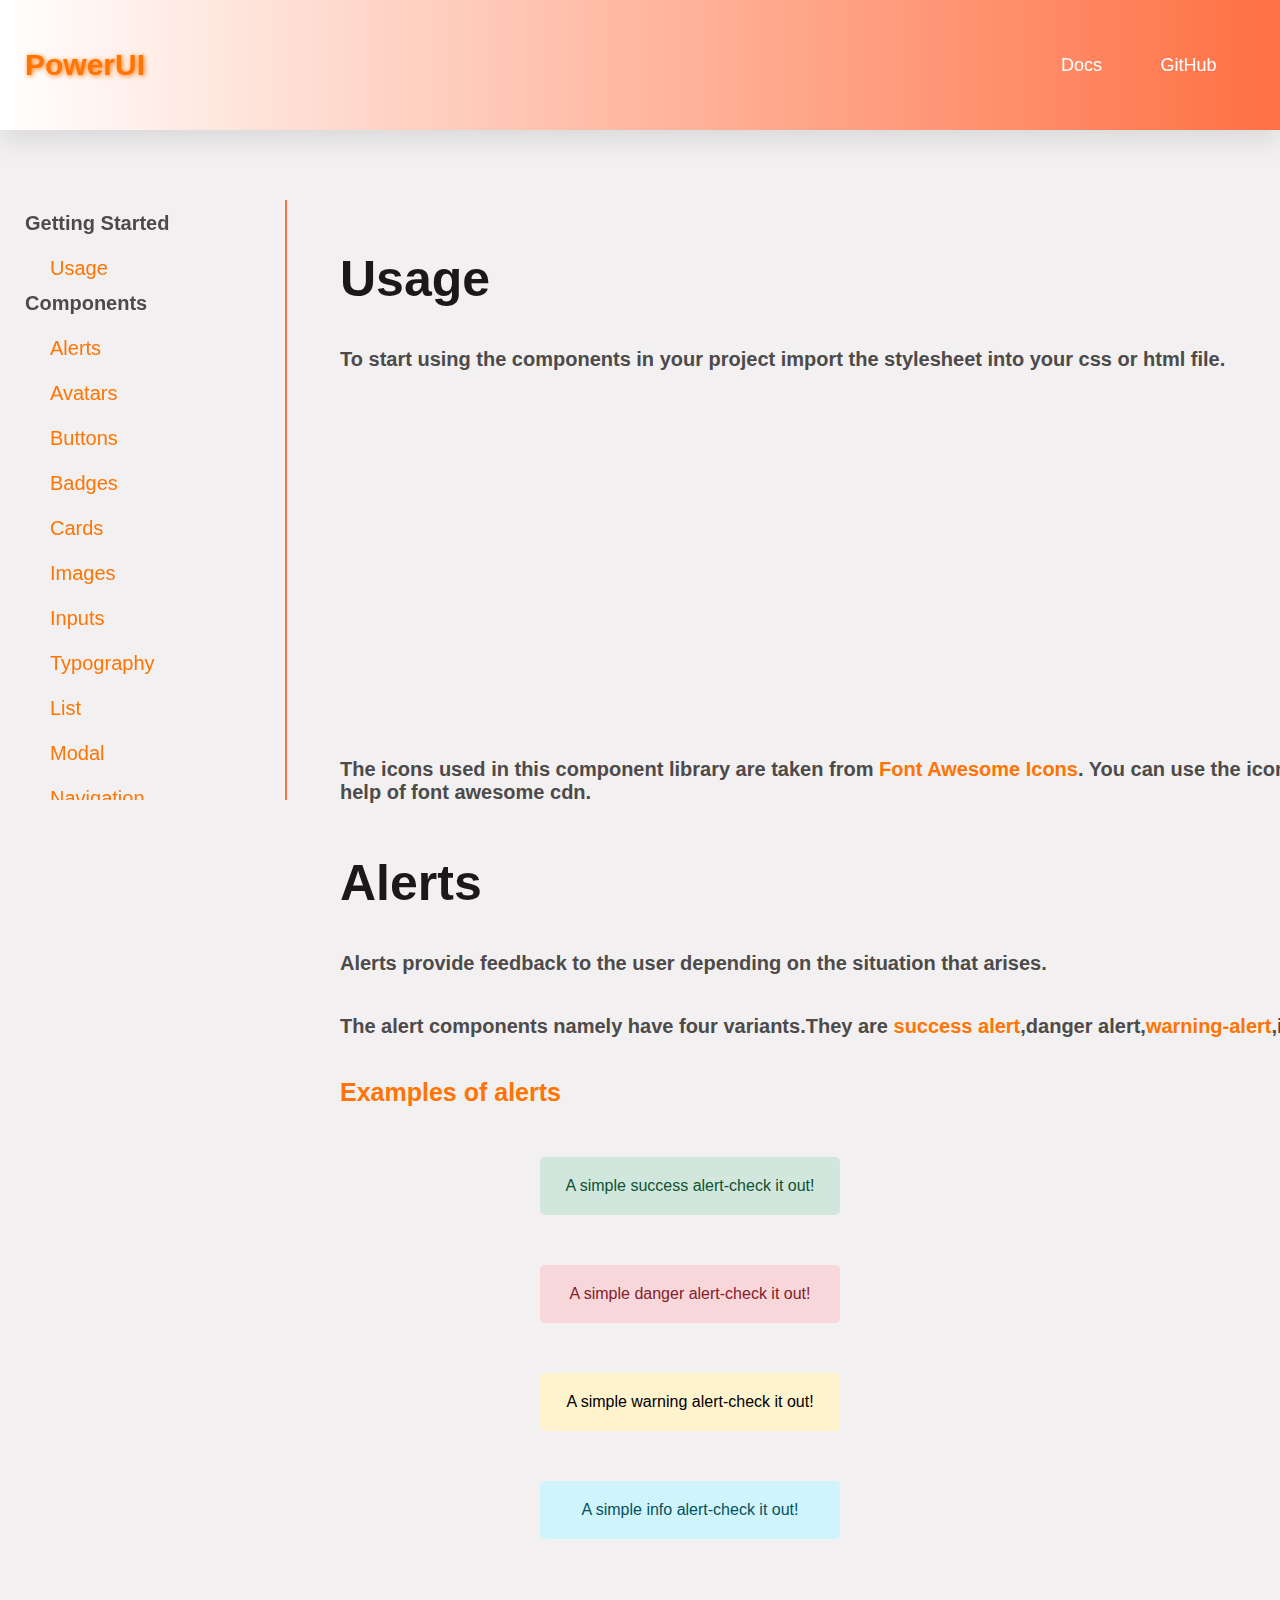
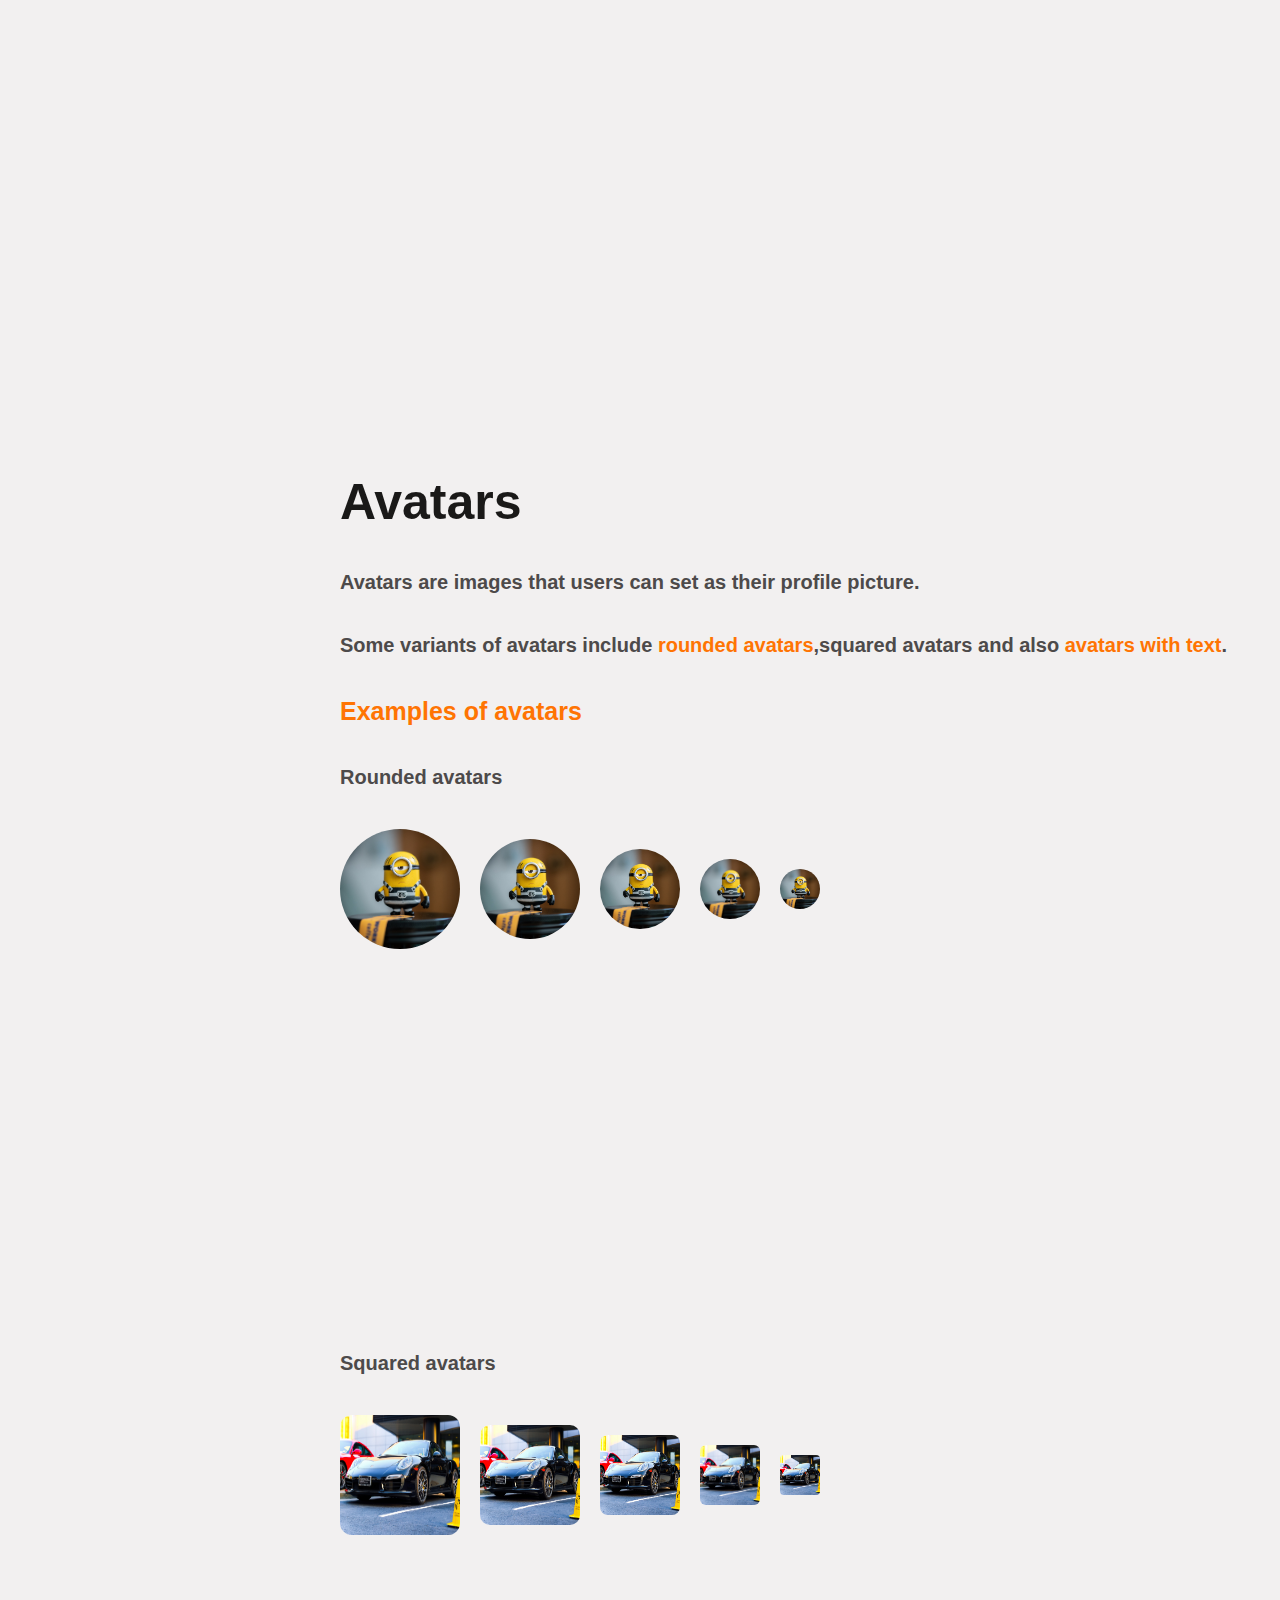
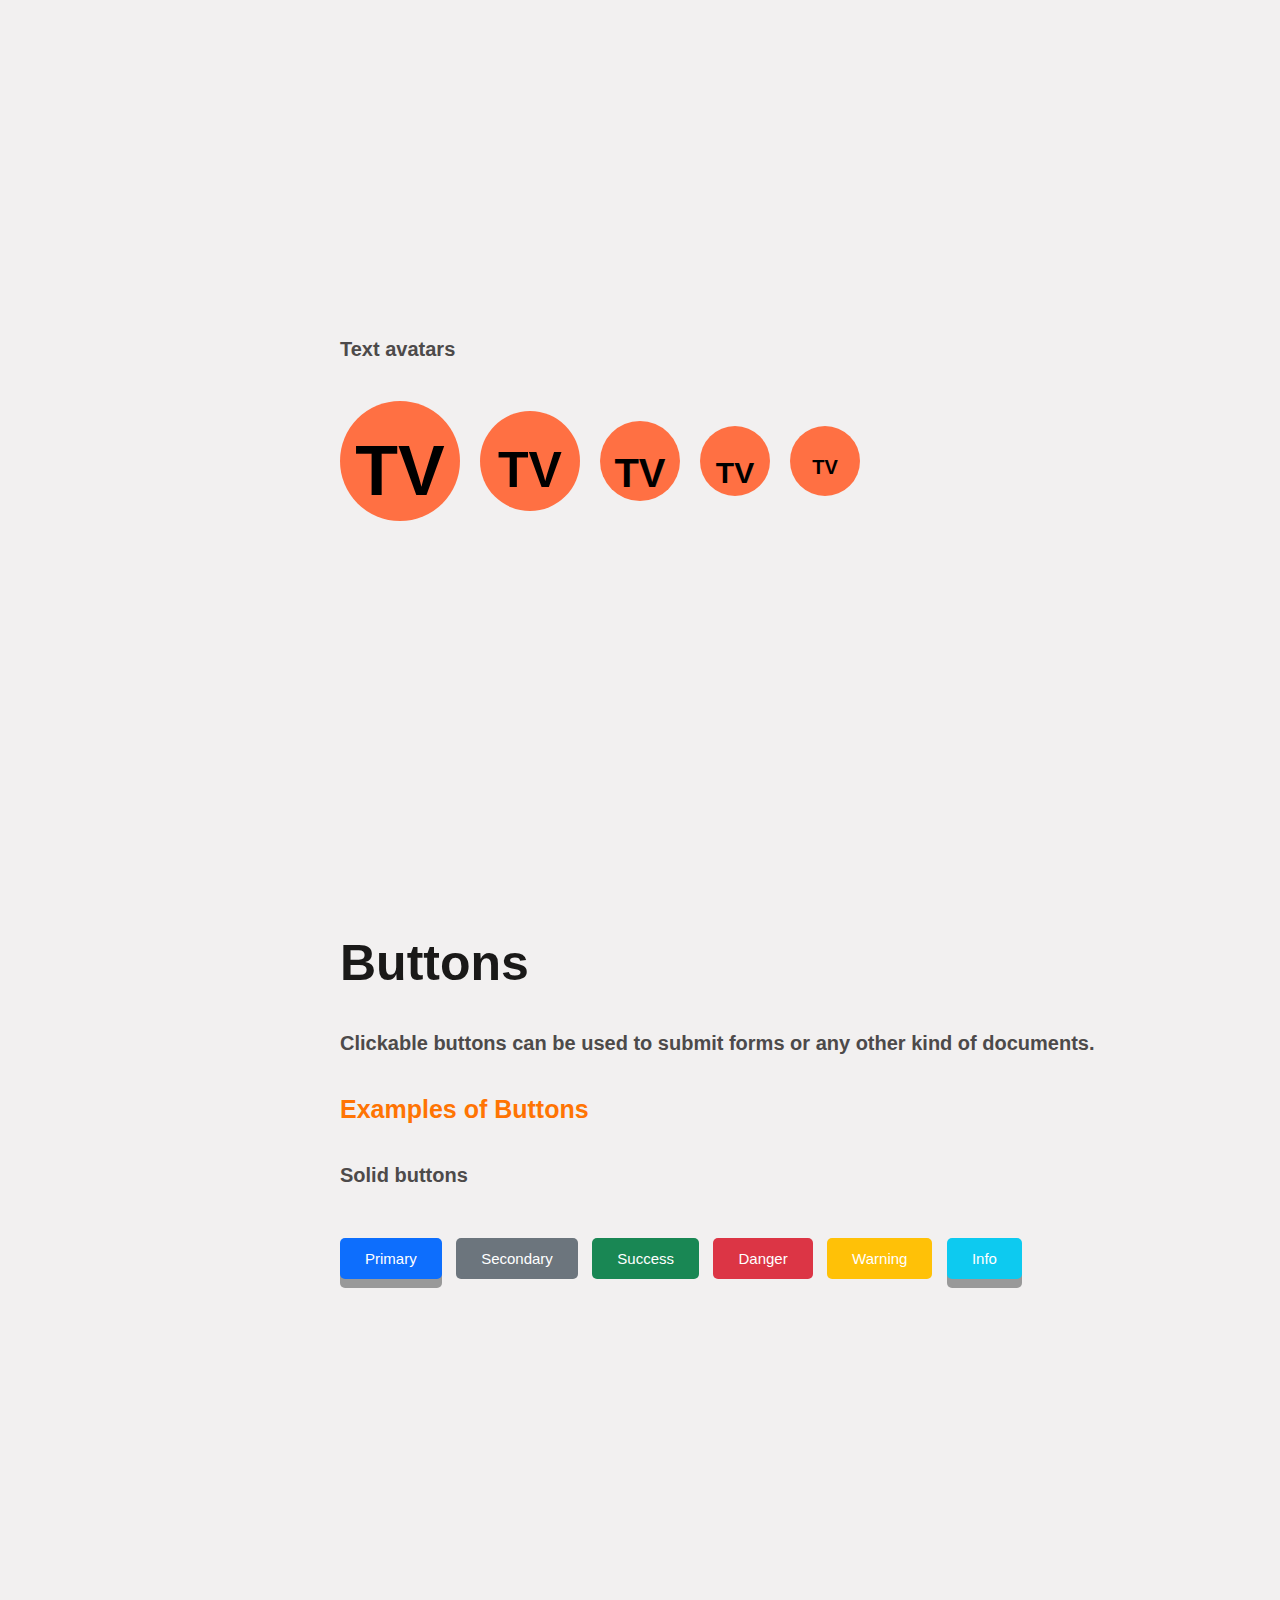
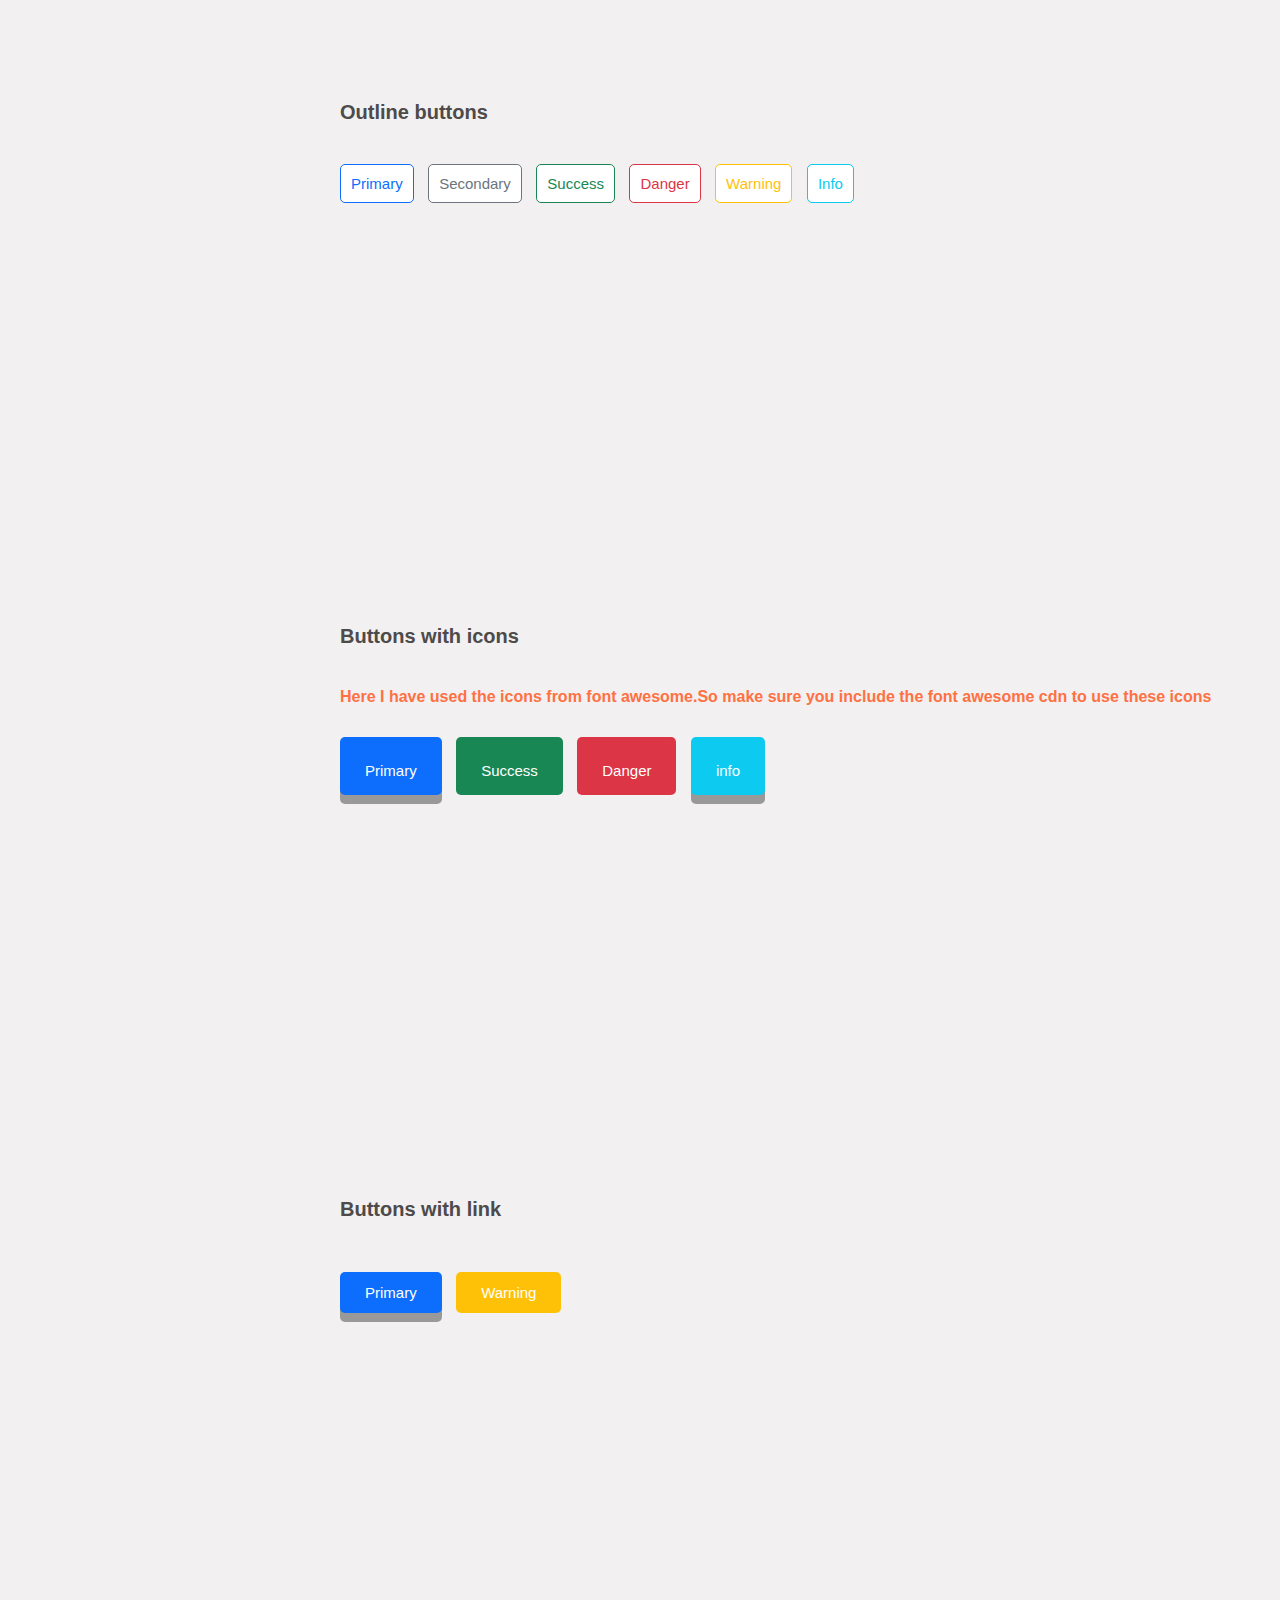
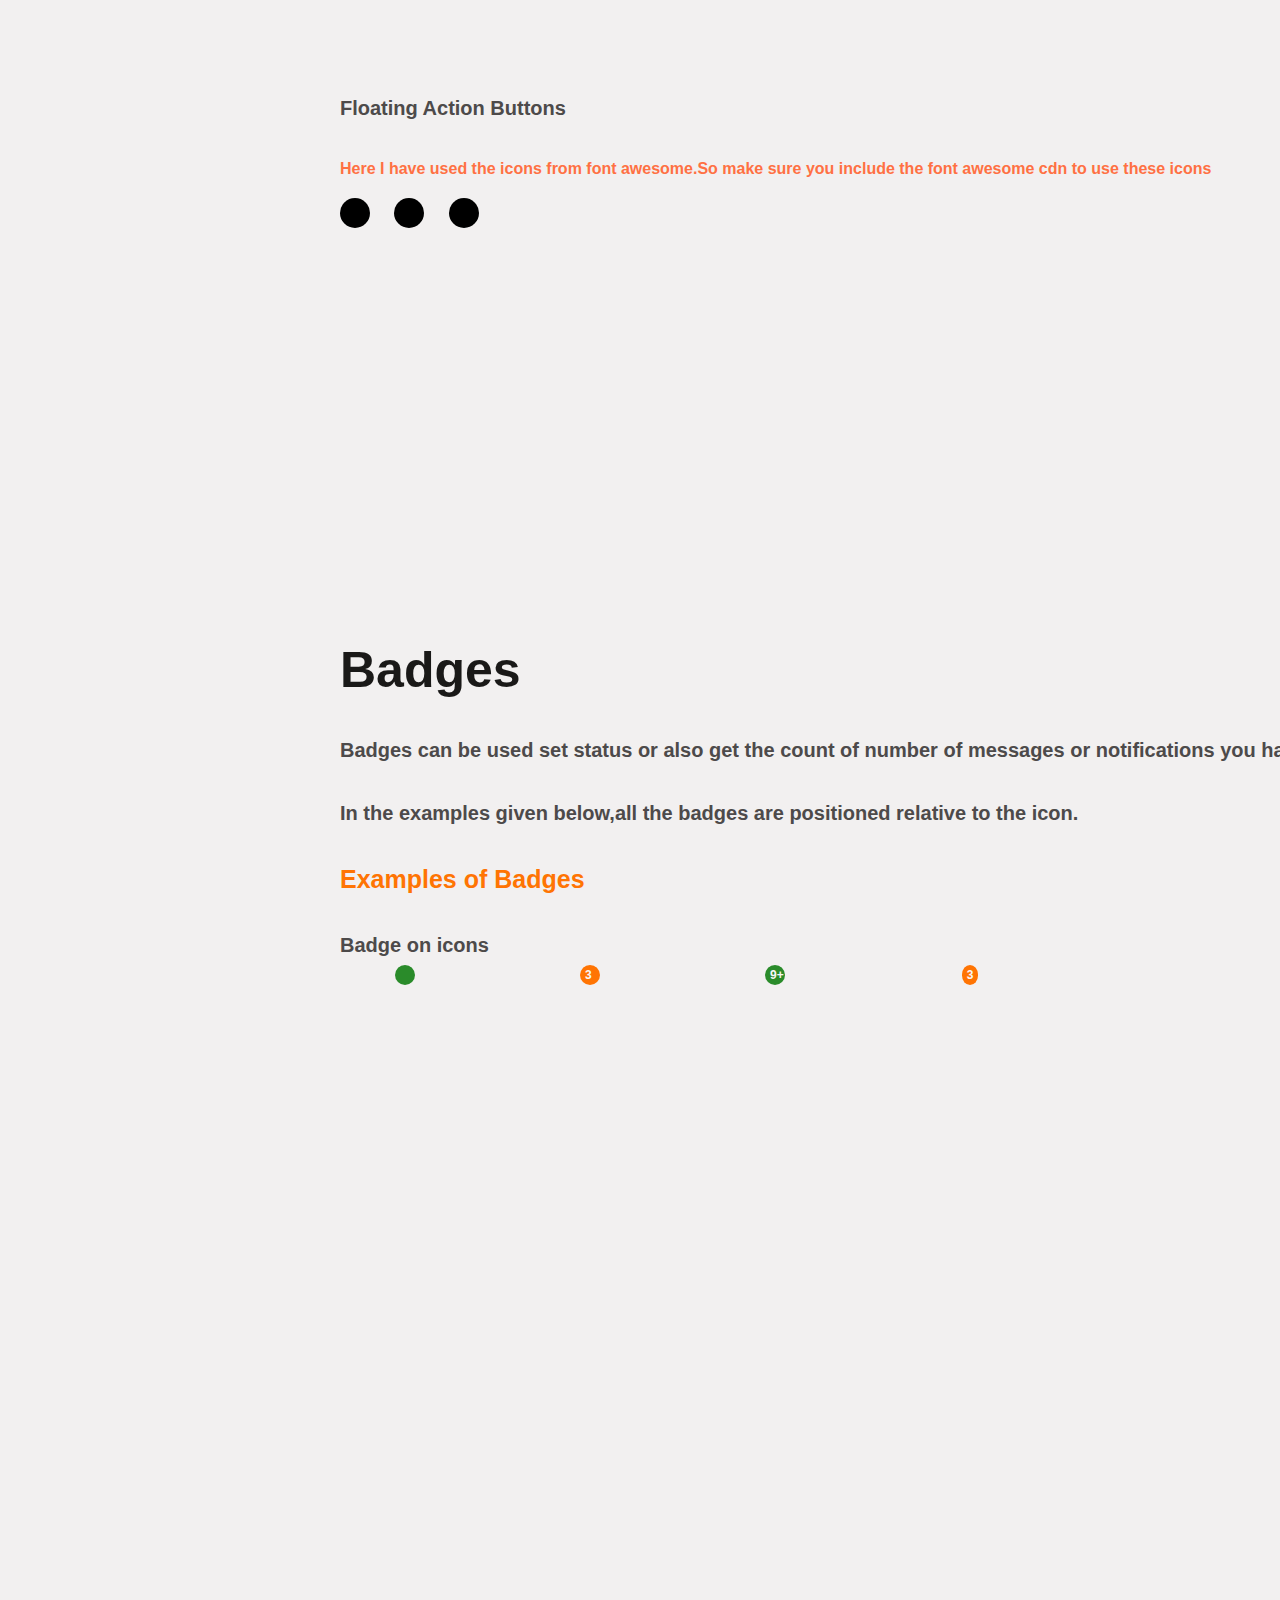
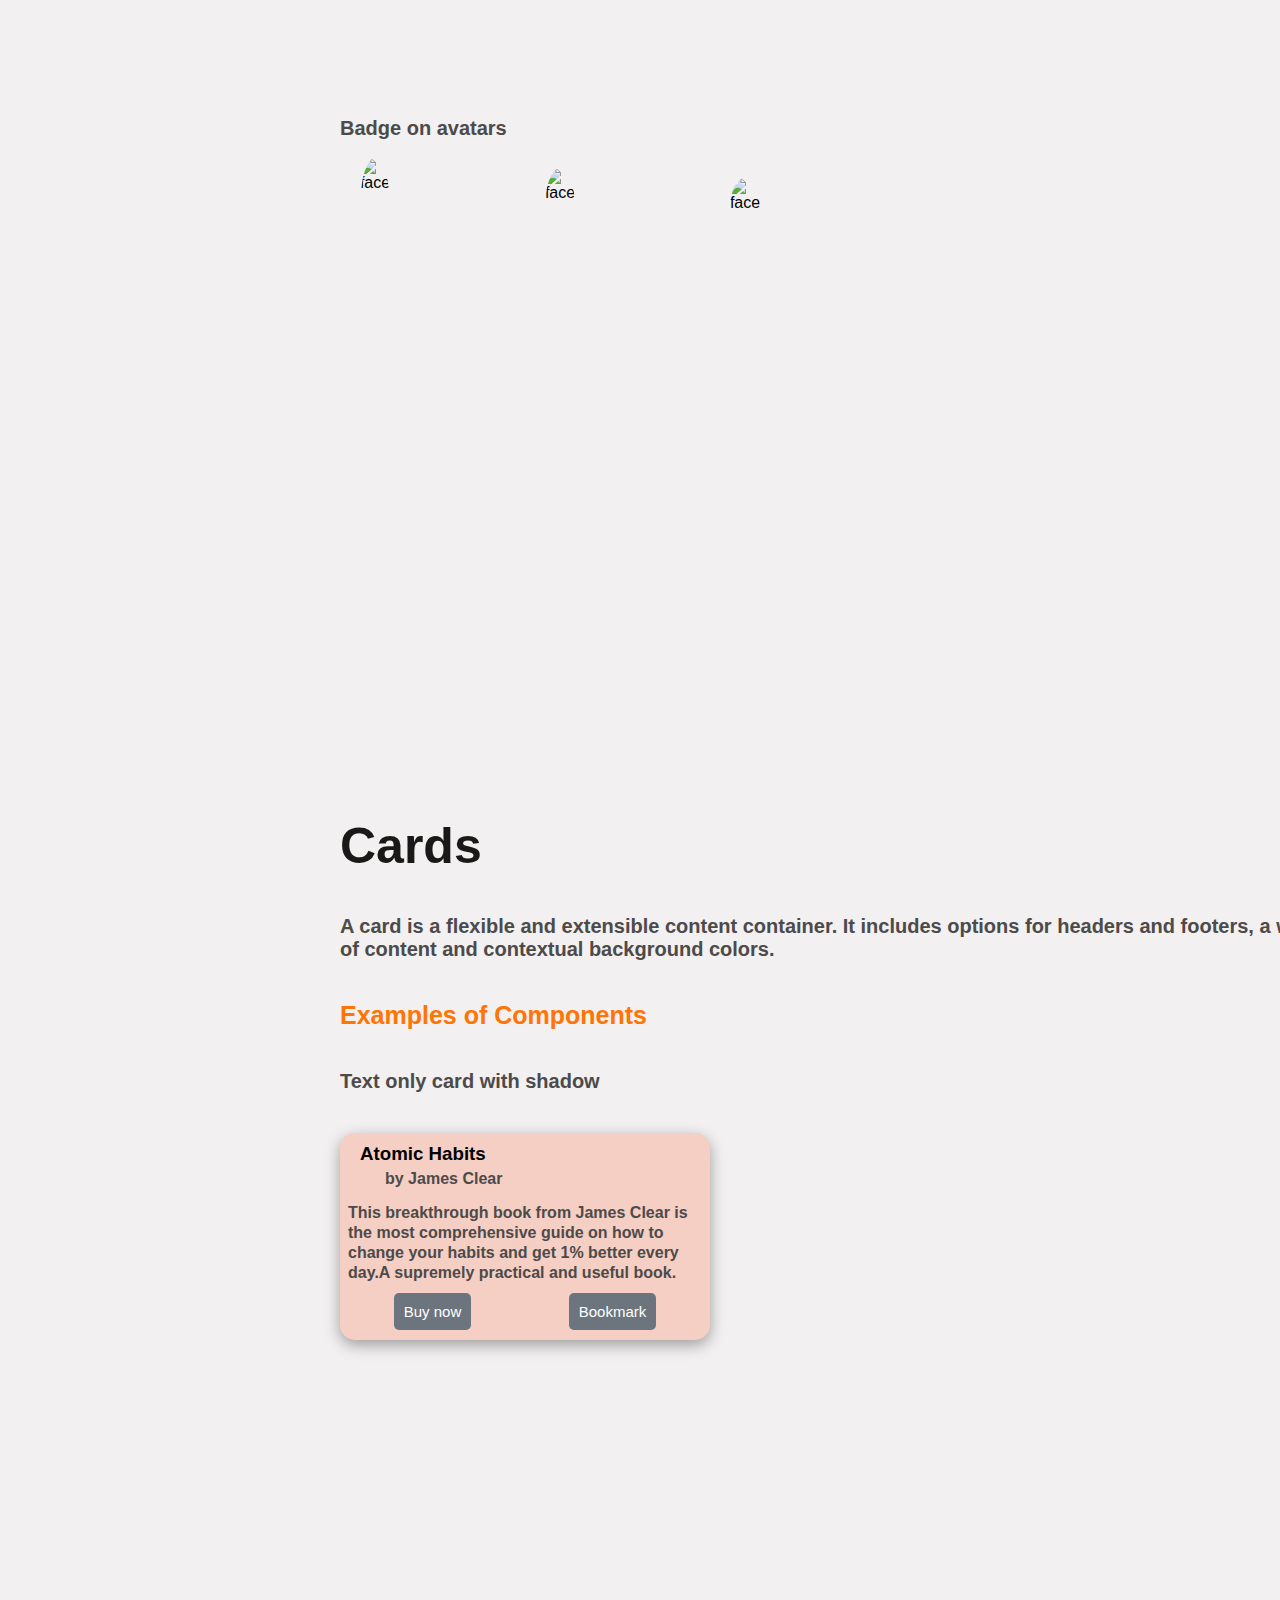
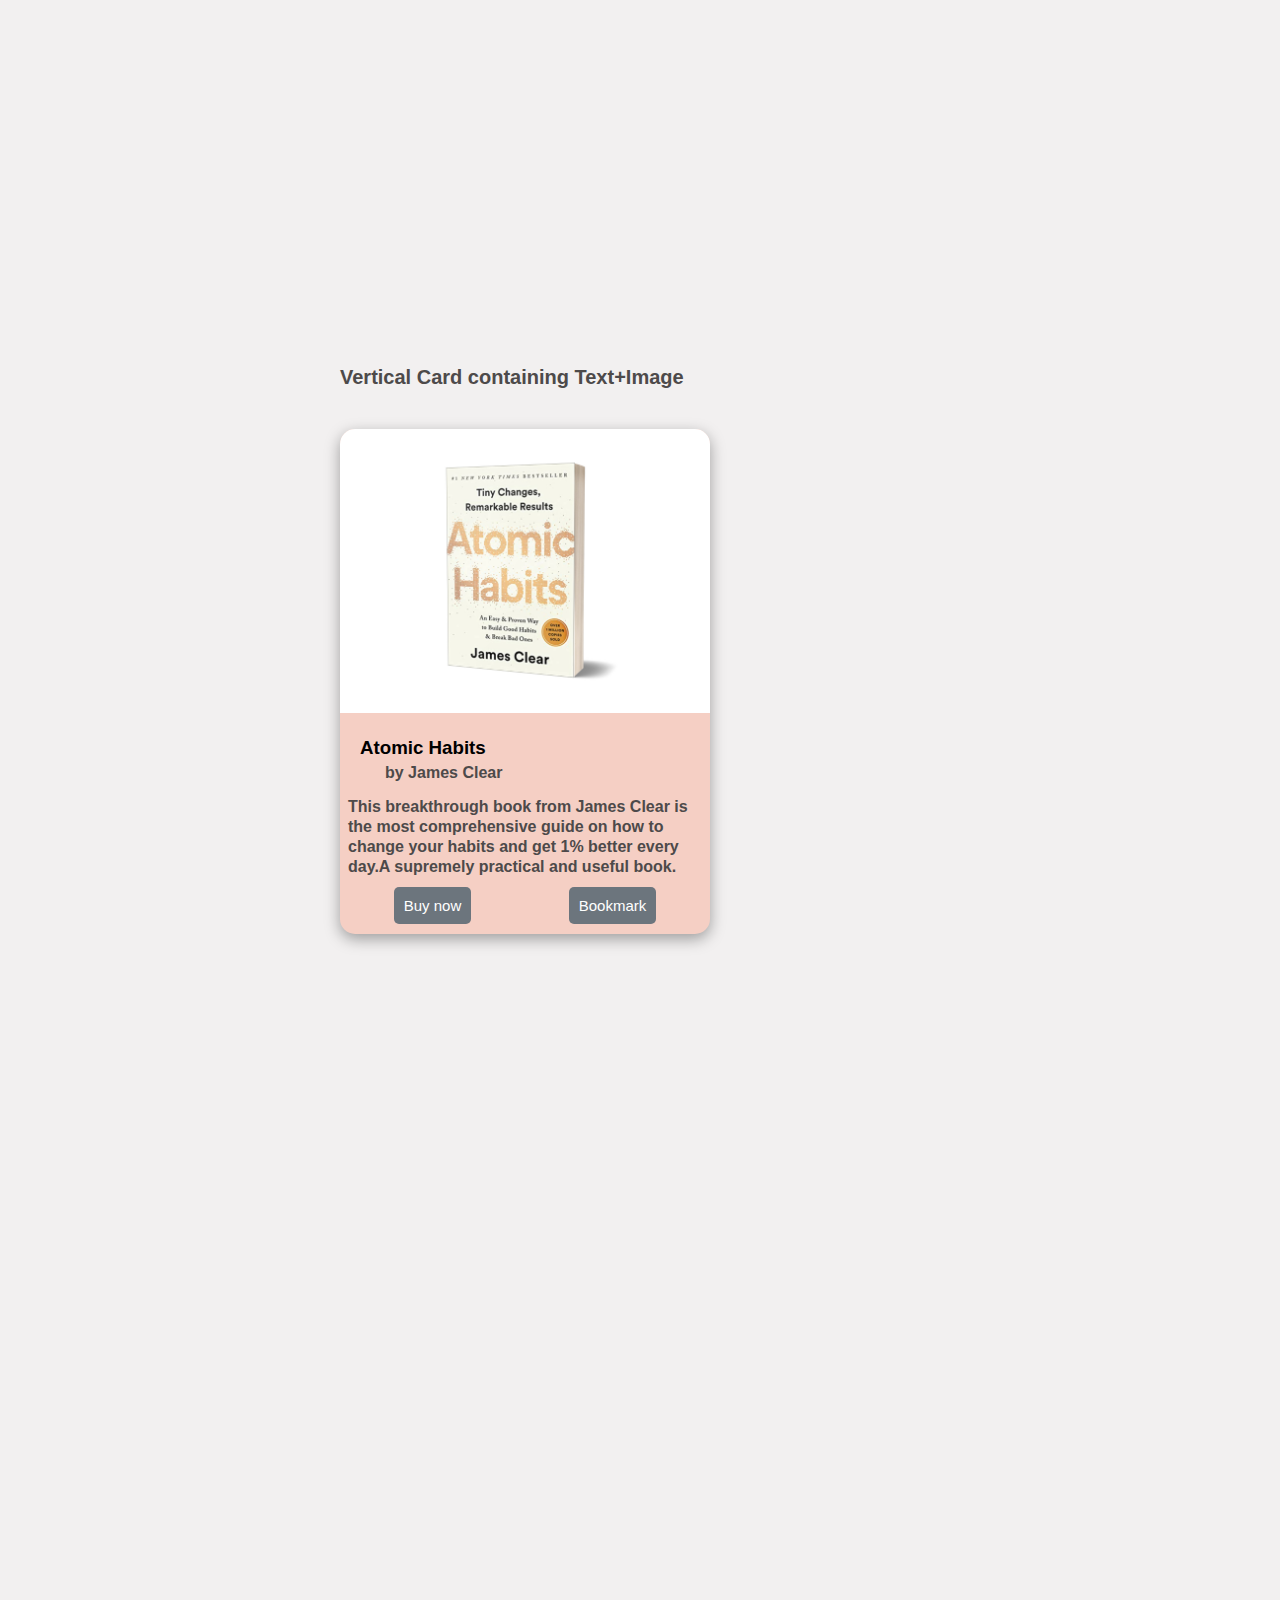
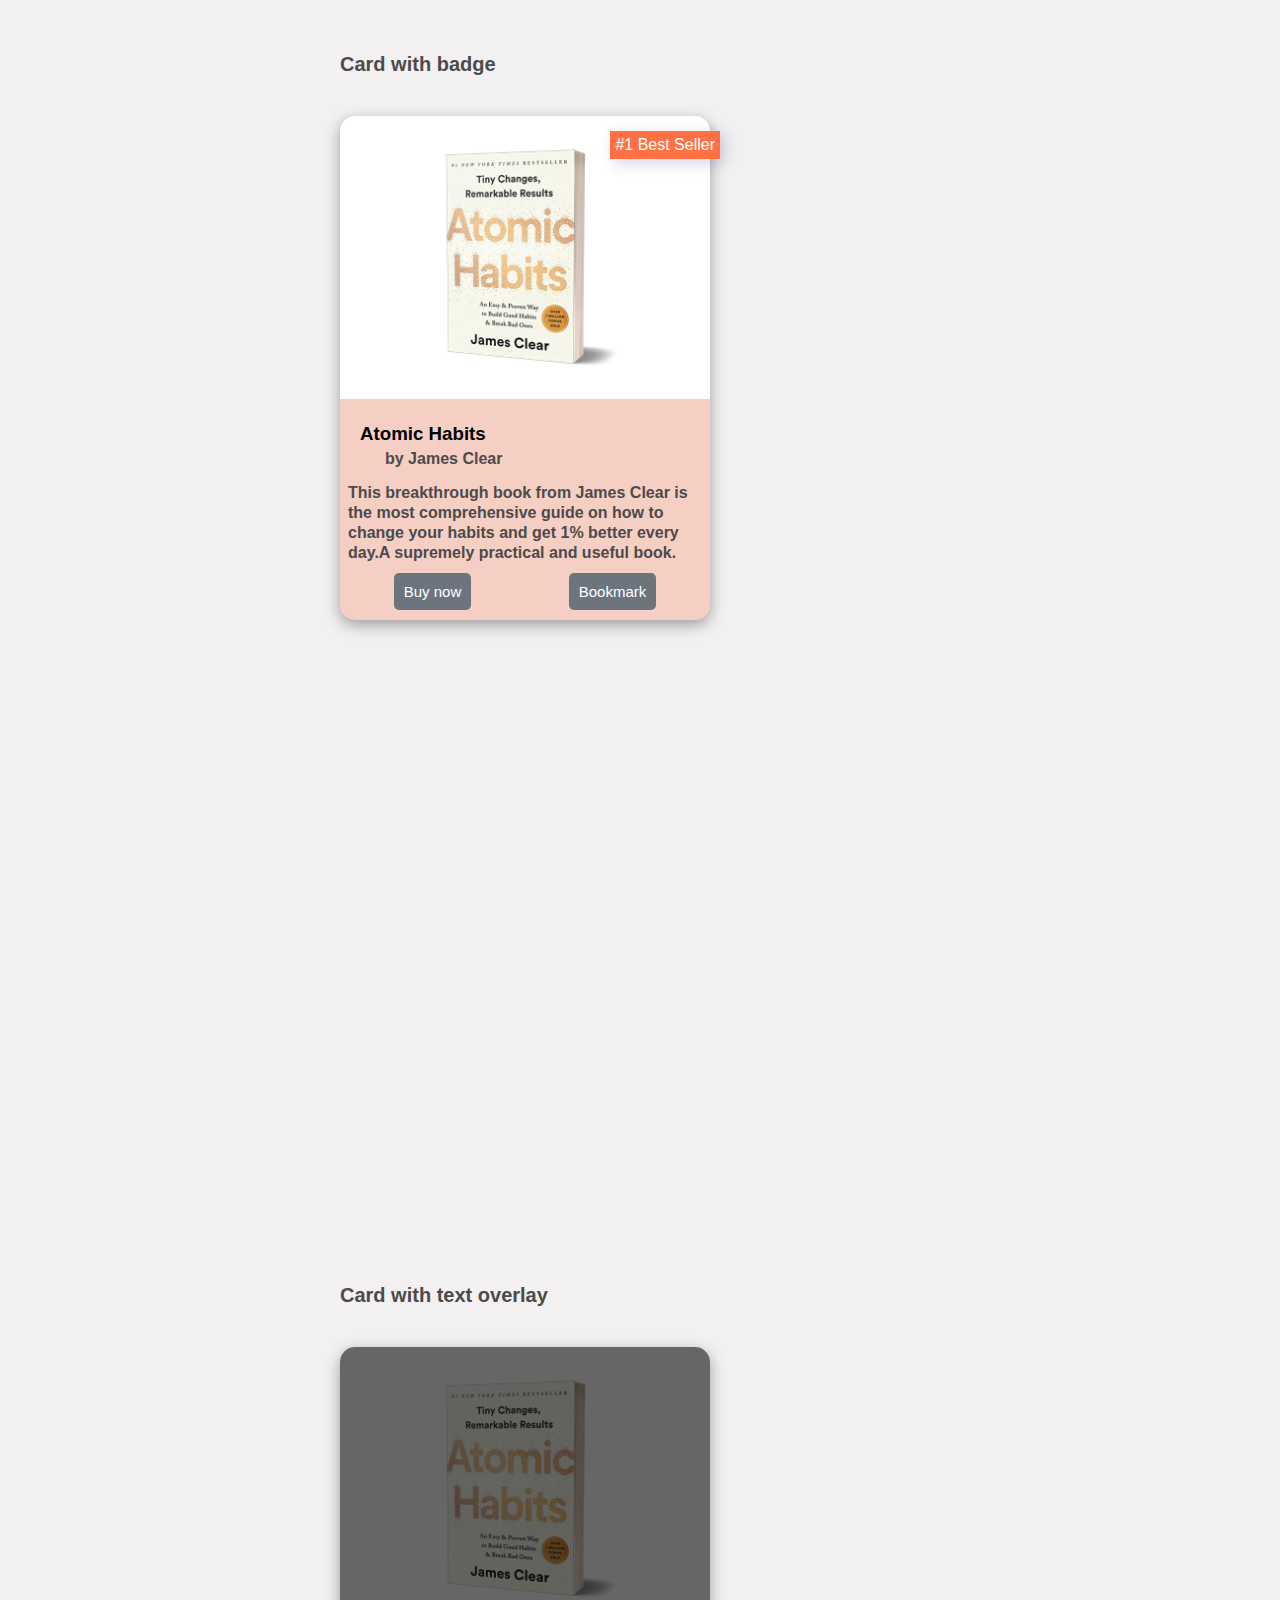
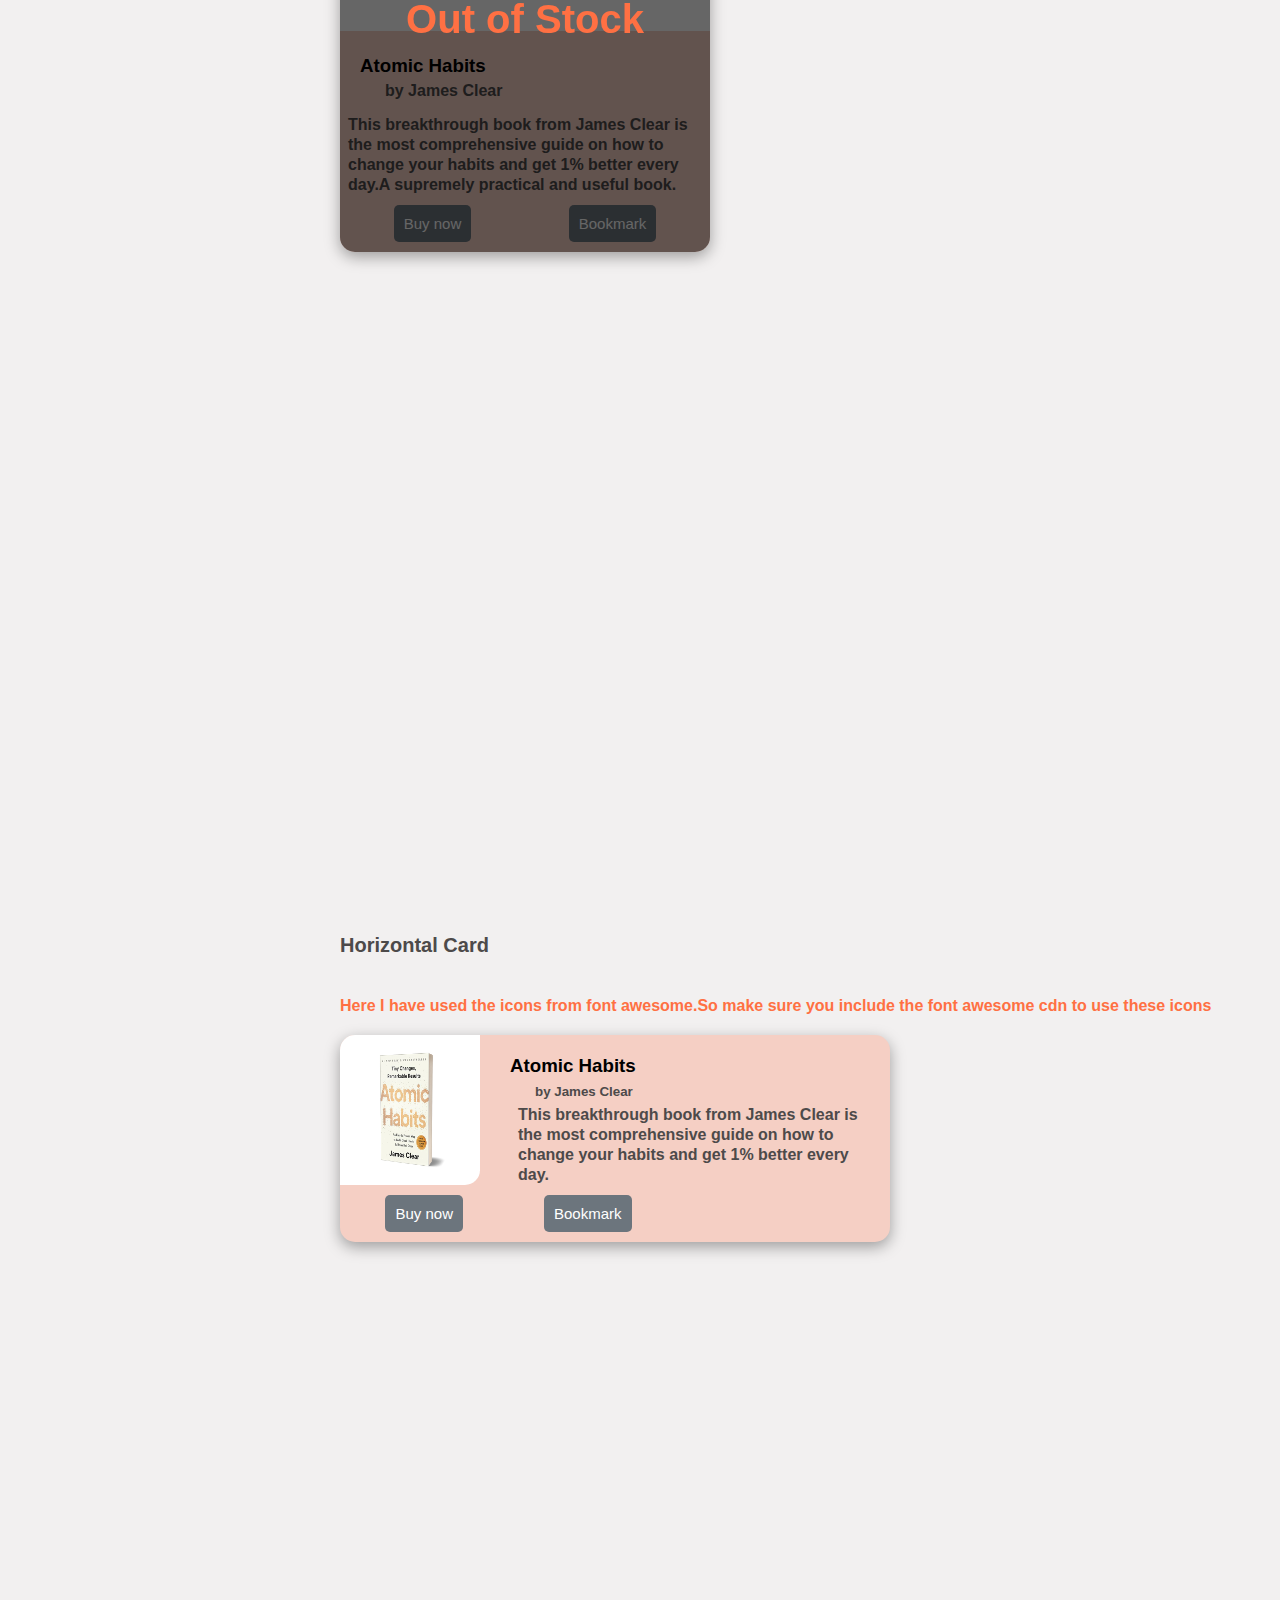
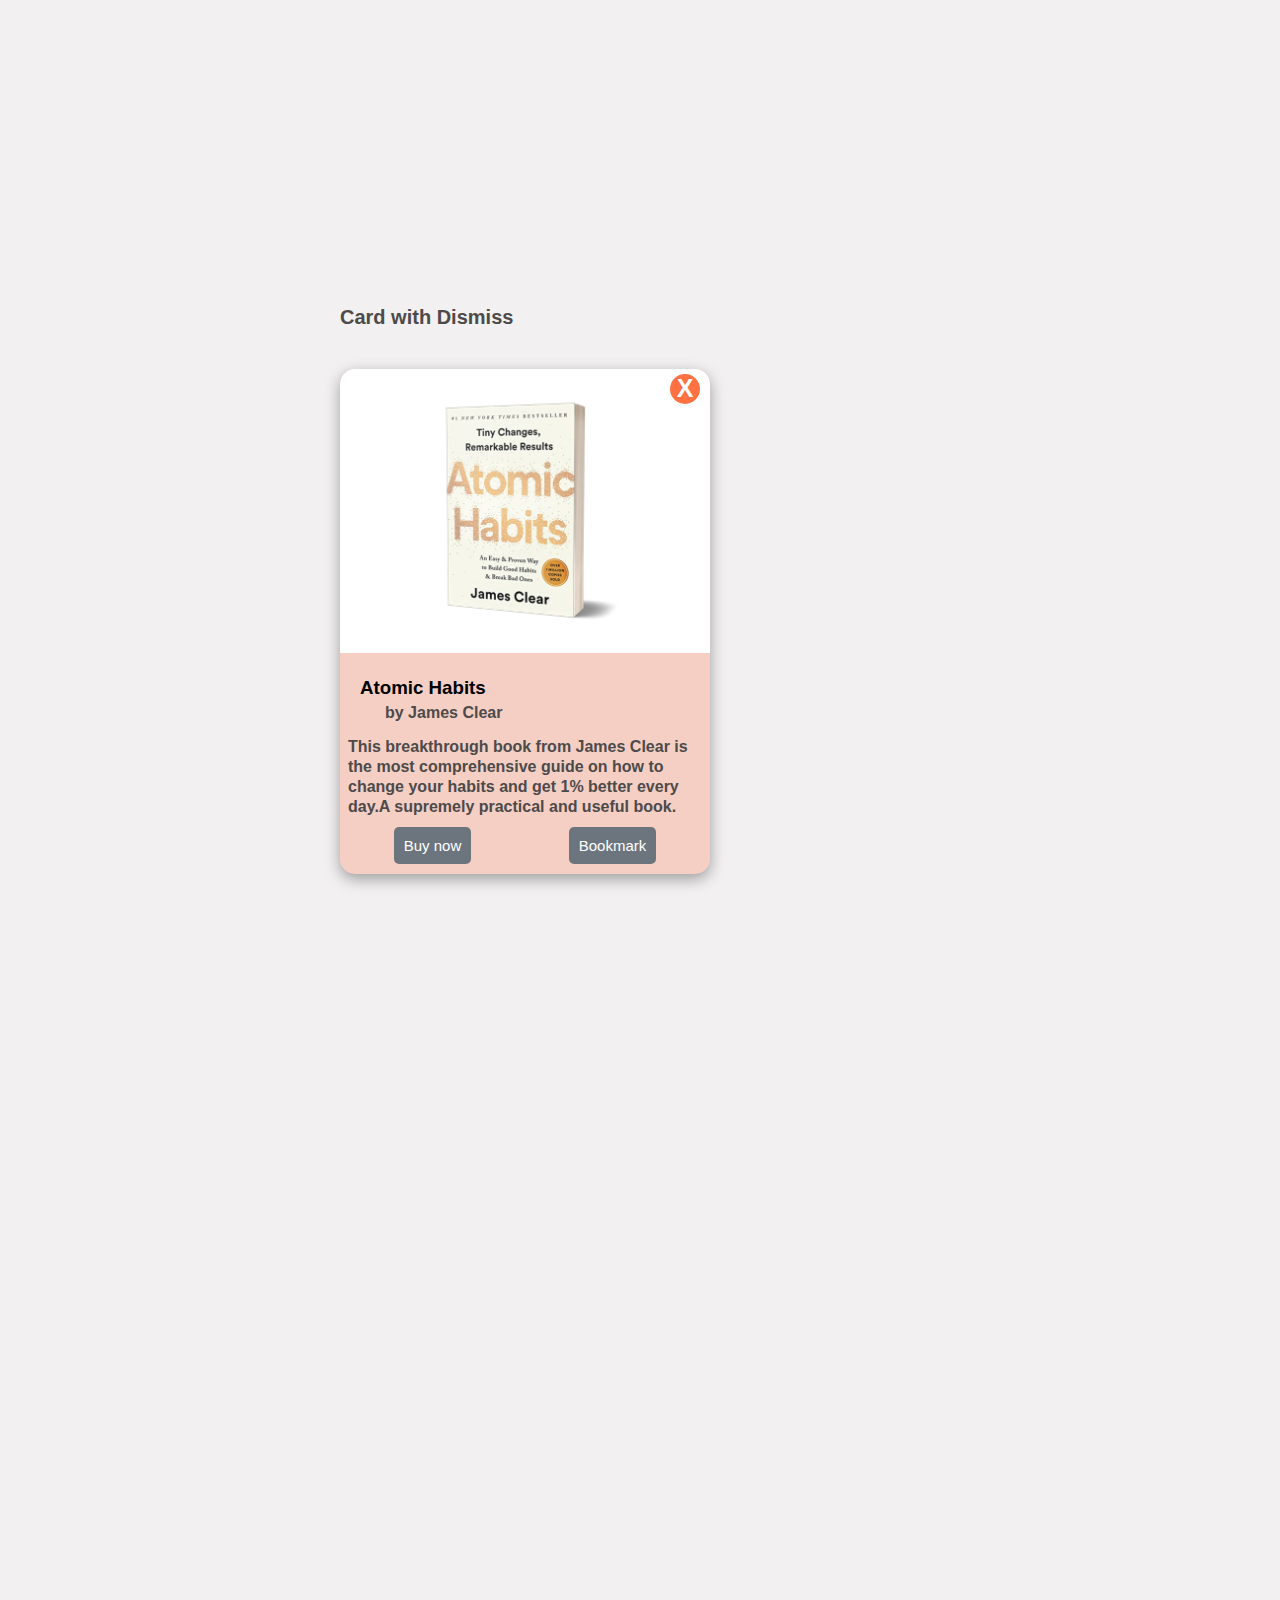
==== commit c8f67cee: "added few components" ====
--- a/documentation.html
+++ b/documentation.html
@@ -46,6 +46,13 @@
       <p class="side-navbar-item"><a href="#typography-container">Typography</a></p>
       <p class="side-navbar-item"><a href="#list-container">List</a></p>
       <p class="side-navbar-item"><a href="#modal-container">Modal</a></p>
+      <p class="side-navbar-item"><a href="#navigation-container">Navigation</a></p>
+      <p class="side-navbar-item"><a href="#toast-container">Toasts</a></p>
+      <p class="side-navbar-item"><a href="#rating-container">Rating</a></p>
+      <p class="side-navbar-item"><a href="#grid-container">Grid</a></p>
+      
+      
+
   </aside>
 
     <!-- side navbar ends -->
@@ -810,8 +817,181 @@
   </iframe>
 
 
-
-  </section>
+<!-- Navigation section -->
+
+<div id="navigation-container">
+  <h1 class="component-heading"> Navigation</h1>
+  <p class="component-para">The navbar can be very useful as it helps the users to essentially navigate to various parts of the website.A navbar will typically contain a logo/brand name and few icons and few buttons and a input box</p>
+  <p class="component-para">To make sure the navigation bar which typically stay at the top,make  sure to add the <span class="component-text-highlighted">.navbar-fixed</span> class. </p> 
+
+
+ <nav class="navbar">
+   <div class="logo-container">
+    <img src="/images/logo.png" alt="logo-pic">
+   </div>
+   <div class="nav-items">
+    <button type="button" class="btn btn-success btns sign-in-btn btns">Sign in</button>
+     <div class="basic-input-textboxes">
+        <label for="products"></label>
+        <input class="basic-input-box inp-btn" type="text" placeholder="Search products">
+      </div>
+      <div class="badge-portion">
+        <a href="/Pages/Wishlist-page/wishlist.html"><i class="fa fa-heart-o fa-2x navicon-color"></i></a>
+      </div>
+      <div class="badge-portion">
+        <a href="/Pages/Cart-page/cart.html"><i class="fa-solid fa-cart-shopping fa-2x navicon-color"></i></a>
+      </div>
+   </div>
+ </nav>
+</div>
+
+<iframe
+  loading="lazy"
+  src="https://carbon.now.sh/embed?bg=rgba%28255%2C255%2C255%2C1%29&t=seti&wt=none&l=auto&width=680&ds=true&dsyoff=20px&dsblur=68px&wc=true&wa=true&pv=56px&ph=56px&ln=false&fl=1&fm=Hack&fs=14px&lh=133%25&si=false&es=2x&wm=false&code=%2520%253Cnav%2520class%253D%2522navbar%2522%253E%250A%2520%2520%253Cdiv%2520class%253D%2522logo-container%2522%253E%250A%2520%2520%2520%253Cimg%2520src%253D%2522%252Fimages%252Flogo.png%2522%2520alt%253D%2522logo-pic%2522%253E%250A%2520%2520%253C%252Fdiv%253E%250A%2520%2520%253Cdiv%2520class%253D%2522nav-items%2522%253E%250A%2520%2520%2520%253Cbutton%2520type%253D%2522button%2522%2520class%253D%2522btn%2520btn-success%2520btns%2520sign-in-btn%2520btns%2522%253ESign%2520in%253C%252Fbutton%253E%250A%2520%2520%2520%253Cdiv%2520class%253D%2522basic-input-textboxes%2522%253E%250A%2520%2520%2520%2520%2520%253Clabel%2520for%253D%2522products%2522%253E%253C%252Flabel%253E%250A%2520%2520%2520%2520%2520%2520%2520%253Cinput%2520class%253D%2522basic-input-box%2520inp-btn%2522%2520type%253D%2522text%2522%2520placeholder%253D%2522Search%2520products%2522%253E%250A%2520%2520%2520%2520%253C%252Fdiv%253E%250A%2520%2520%2520%2520%253Cdiv%2520class%253D%2522badge-portion%2522%253E%250A%2520%2520%2520%2520%2520%2520%253Ca%2520href%253D%2522%252FPages%252FWishlist-page%252Fwishlist.html%2522%253E%253Ci%2520class%253D%2522fa%2520fa-heart-o%2520fa-2x%2520navicon-color%2522%253E%253C%252Fli%253E%253C%252Fa%253E%250A%2520%2520%2520%2520%253C%252Fdiv%253E%250A%2520%2520%2520%2520%253Cdiv%2520class%253D%2522badge-portion%2522%253E%250A%2520%2520%2520%2520%2520%253Ca%2520href%253D%2522%252FPages%252FCart-page%252Fcart.html%2522%253E%253Ci%2520class%253D%2522fa-solid%2520fa-cart-shopping%2520fa-2x%2520navicon-color%2522%253E%253C%252Fi%253E%253C%252Fa%253E%250A%2520%2520%2520%2520%253C%252Fdiv%253E%250A%2520%2520%2520%253C%252Fdiv%253E%250A%2520%253C%252Fnav%253E"
+  style="width: 100%; height: 559px; border:0; transform: scale(1); overflow:hidden;"
+  sandbox="allow-scripts allow-same-origin">
+</iframe>
+
+
+<div id="toast-container">
+  <h1 class="component-heading">Toasts</h1>
+  <p class="component-para">Toasts are pop up messages which are used to convey a certain message to the user </p>
+  <p class="component-para">You can replace the class <span class="component-text-highlighted">.toast </span> with theh class<span class="component-text-highlighted"> .toast-stacked</span> to use a stacked toast.  </p>
+
+  <div class="toast-example">
+
+    <div class="toast toast-success">
+       <p>Order has been placed !</p>
+       <p>	&#10005</p>
+     </div>
+     <div class="toast toast-failure">
+       <p>Try again!</p>
+       <p>	&#10005</p>
+     </div>
+     <div class="toast toast-warning">
+       <p>Can't share file "payments.pdf" !</p>
+       <p>	&#10005</p>
+     </div>
+
+     <div class="toast-stacked">
+       <p class="toast-text">This item already has the label "travel".You can add a new label.</p>
+       <div class="toast-resolve">
+         <p>Add a new label</p>
+         <p>&#10005</p>
+       </div>
+     </div>
+
+  </div>  
+</div>
+
+<iframe
+ loading="lazy"
+  src="https://carbon.now.sh/embed?bg=rgba%28255%2C255%2C255%2C1%29&t=seti&wt=none&l=auto&width=680&ds=true&dsyoff=20px&dsblur=68px&wc=true&wa=true&pv=56px&ph=56px&ln=false&fl=1&fm=Hack&fs=14px&lh=133%25&si=false&es=2x&wm=false&code=%2520%2520%2520%2520%253Cdiv%2520class%253D%2522toast%2520toast-success%2522%253E%250A%2520%2520%2520%2520%2520%2520%2520%253Cp%253EOrder%2520has%2520been%2520placed%2520%21%253C%252Fp%253E%250A%2520%2520%2520%2520%2520%2520%2520%253Cp%253E%2509%2526%252310005%253C%252Fp%253E%250A%2520%2520%2520%2520%2520%253C%252Fdiv%253E%250A%2520%2520%2520%2520%2520%253Cdiv%2520class%253D%2522toast%2520toast-failure%2522%253E%250A%2520%2520%2520%2520%2520%2520%2520%253Cp%253ETry%2520again%21%253C%252Fp%253E%250A%2520%2520%2520%2520%2520%2520%2520%253Cp%253E%2509%2526%252310005%253C%252Fp%253E%250A%2520%2520%2520%2520%2520%253C%252Fdiv%253E%250A%2520%2520%2520%2520%2520%253Cdiv%2520class%253D%2522toast%2520toast-warning%2522%253E%250A%2520%2520%2520%2520%2520%2520%2520%253Cp%253ECan%27t%2520share%2520file%2520%2522payments.pdf%2522%2520%21%253C%252Fp%253E%250A%2520%2520%2520%2520%2520%2520%2520%253Cp%253E%2509%2526%252310005%253C%252Fp%253E%250A%2520%2520%2520%2520%2520%253C%252Fdiv%253E%250A%250A%2520%2520%2520%2520%2520%253Cdiv%2520class%253D%2522toast-stacked%2522%253E%250A%2520%2520%2520%2520%2520%2520%2520%253Cp%2520class%253D%2522toast-text%2522%253EThis%2520item%2520already%2520has%2520the%2520label%2520%2522travel%2522.You%2520can%2520add%2520a%2520new%2520label.%253C%252Fp%253E%250A%2520%2520%2520%2520%2520%2520%2520%253Cdiv%2520class%253D%2522toast-resolve%2522%253E%250A%2520%2520%2520%2520%2520%2520%2520%2520%2520%253Cp%253EAdd%2520a%2520new%2520label%253C%252Fp%253E%250A%2520%2520%2520%2520%2520%2520%2520%2520%2520%253Cp%253E%2526%252310005%253C%252Fp%253E%250A%2520%2520%2520%2520%2520%2520%2520%253C%252Fdiv%253E%250A%2520%2520%2520%2520%2520%253C%252Fdiv%253E"
+  style="width: 100%; height: 559px; border:0; transform: scale(1); overflow:hidden;"
+  sandbox="allow-scripts allow-same-origin">
+</iframe>
+
+
+
+<div id="rating-container">
+  <h1 class="component-heading">Ratings</h1>
+  <p class="component-para">Ratings are a way of expressing one's  displeasure or one's staisfaction towards a certain product or a service. </p>
+  <p class="component-para">You can click on the stars below to give a rating.</p>
+<div class="rating-example">
+
+   <div class="five-star-example">
+      <i class="fa fa-star one-star" aria-hidden="true"></i>
+      <i class="fa fa-star two-star" aria-hidden="true "></i>
+      <i class="fa fa-star three-star" aria-hidden="true"></i>
+      <i class="fa fa-star four-star" aria-hidden="true"></i>
+      <i class="fa fa-star five-star" aria-hidden="true"></i>
+   </div> 
+  
+   <div class="one-star-example">
+    <span>3</span><i class="fa fa-star one-star" aria-hidden="true"></i><span>|5</span>
+   </div>
+</div>
+
+</div>
+
+
+<iframe
+  loading="lazy"
+  src="https://carbon.now.sh/embed?bg=rgba%28255%2C255%2C255%2C1%29&t=seti&wt=none&l=auto&width=680&ds=true&dsyoff=20px&dsblur=68px&wc=true&wa=true&pv=56px&ph=56px&ln=false&fl=1&fm=Hack&fs=14px&lh=133%25&si=false&es=2x&wm=false&code=%2520%2520%2520%253Cdiv%2520class%253D%2522five-star-example%2522%253E%250A%2520%2520%2520%2520%2520%2520%253Ci%2520class%253D%2522fa%2520fa-star%2520one-star%2522%2520aria-hidden%253D%2522true%2522%253E%253C%252Fi%253E%250A%2520%2520%2520%2520%2520%2520%253Ci%2520class%253D%2522fa%2520fa-star%2520two-star%2522%2520aria-hidden%253D%2522true%2520%2522%253E%253C%252Fi%253E%250A%2520%2520%2520%2520%2520%2520%253Ci%2520class%253D%2522fa%2520fa-star%2520three-star%2522%2520aria-hidden%253D%2522true%2522%253E%253C%252Fi%253E%250A%2520%2520%2520%2520%2520%2520%253Ci%2520class%253D%2522fa%2520fa-star%2520four-star%2522%2520aria-hidden%253D%2522true%2522%253E%253C%252Fi%253E%250A%2520%2520%2520%2520%2520%2520%253Ci%2520class%253D%2522fa%2520fa-star%2520five-star%2522%2520aria-hidden%253D%2522true%2522%253E%253C%252Fi%253E%250A%2520%2520%2520%253C%252Fdiv%253E%2520%250A%2520%2520%250A%2520%2520%2520%253Cdiv%2520class%253D%2522one-star-example%2522%253E%250A%2520%2520%2520%2520%253Cspan%253E3%253C%252Fspan%253E%253Ci%2520class%253D%2522fa%2520fa-star%2520one-star%2522%2520aria-hidden%253D%2522true%2522%253E%253C%252Fi%253E%253Cspan%253E%257C5%253C%252Fspan%253E%250A%2520%2520%2520%253C%252Fdiv%253E"
+  style="width: 100%; height: 391px; border:0; transform: scale(1); overflow:hidden;"
+  sandbox="allow-scripts allow-same-origin">
+</iframe>
+
+
+
+
+<div id="grid-container">
+  <h1 class="component-heading">Grid</h1>
+
+  <p class="component-para">A simplified 50-50 grid</p>
+  <div class="grid-example">
+    <div class="grid-50-50">
+     <div>
+       <img src="./images/watch.jpeg" alt="watch">
+     </div>
+     <div>
+        <img src="./images/paris.jpeg" alt="paris">
+     </div>
+    </div>
+  </div>
+
+  <iframe
+  loading="lazy"
+  src="https://carbon.now.sh/embed?bg=rgba%28255%2C255%2C255%2C1%29&t=seti&wt=none&l=auto&width=680&ds=true&dsyoff=20px&dsblur=68px&wc=true&wa=true&pv=56px&ph=56px&ln=false&fl=1&fm=Hack&fs=14px&lh=133%25&si=false&es=2x&wm=false&code=%2520%2520%2520%2520%253Cdiv%2520class%253D%2522grid-50-50%2522%253E%250A%2520%2520%2520%2520%2520%253Cdiv%253E%250A%2520%2520%2520%2520%2520%2520%2520%253Cimg%2520src%253D%2522.%252Fimages%252Fwatch.jpeg%2522%2520alt%253D%2522watch%2522%253E%250A%2520%2520%2520%2520%2520%253C%252Fdiv%253E%250A%2520%2520%2520%2520%2520%253Cdiv%253E%250A%2520%2520%2520%2520%2520%2520%2520%2520%253Cimg%2520src%253D%2522.%252Fimages%252Fparis.jpeg%2522%2520alt%253D%2522paris%2522%253E%250A%2520%2520%2520%2520%2520%253C%252Fdiv%253E%250A%2520%2520%2520%2520%253C%252Fdiv%253E"
+  style="width: 100%; height: 335px; border:0; transform: scale(1); overflow:hidden;"
+  sandbox="allow-scripts allow-same-origin">
+</iframe>
+
+  <p class="component-para">A simplified 60-40 grid</p> 
+  <div class="grid-example">
+    <div class="grid-60-40">
+      <div>
+        <img class="watch-pic" src="./images/watch.jpeg" alt="watch">
+      </div>
+      <div>
+         <img class="paris-pic" src="./images/paris.jpeg" alt="paris">
+      </div>
+    </div>
+  </div> 
+
+  <iframe
+  loading="lazy"
+  src="https://carbon.now.sh/embed?bg=rgba%28255%2C255%2C255%2C1%29&t=seti&wt=none&l=auto&width=680&ds=true&dsyoff=20px&dsblur=68px&wc=true&wa=true&pv=56px&ph=56px&ln=false&fl=1&fm=Hack&fs=14px&lh=133%25&si=false&es=2x&wm=false&code=%2520%2520%2520%2520%253Cdiv%2520class%253D%2522grid-60-40%2522%253E%250A%2520%2520%2520%2520%2520%2520%253Cdiv%253E%250A%2520%2520%2520%2520%2520%2520%2520%2520%253Cimg%2520class%253D%2522watch-pic%2522%2520src%253D%2522.%252Fimages%252Fwatch.jpeg%2522%2520alt%253D%2522watch%2522%253E%250A%2520%2520%2520%2520%2520%2520%253C%252Fdiv%253E%250A%2520%2520%2520%2520%2520%2520%253Cdiv%253E%250A%2520%2520%2520%2520%2520%2520%2520%2520%2520%253Cimg%2520class%253D%2522paris-pic%2522%2520src%253D%2522.%252Fimages%252Fparis.jpeg%2522%2520alt%253D%2522paris%2522%253E%250A%2520%2520%2520%2520%2520%2520%253C%252Fdiv%253E%250A%2520%2520%2520%2520%253C%252Fdiv%253E"
+  style="width: 100%; height: 335px; border:0; transform: scale(1); overflow:hidden;"
+  sandbox="allow-scripts allow-same-origin">
+</iframe>
+
+
+  <p class="component-para">A simplified grid with 3 items</p> 
+  <div class="grid-example">
+    <div class="grid-items-3">
+      <div>
+        <img class="watch-pic" src="./images/watch.jpeg" alt="watch">
+      </div>
+      <div>
+         <img class="paris-pic" src="./images/paris.jpeg" alt="paris">
+      </div>
+      <div>
+        <img class="paris-pic" src="./images/paris.jpeg" alt="paris">
+     </div>
+    </div>
+  </div>
+
+  <iframe
+   loading="lazy"
+   src="https://carbon.now.sh/embed?bg=rgba%28255%2C255%2C255%2C1%29&t=seti&wt=none&l=auto&width=680&ds=true&dsyoff=20px&dsblur=68px&wc=true&wa=true&pv=56px&ph=56px&ln=false&fl=1&fm=Hack&fs=14px&lh=133%25&si=false&es=2x&wm=false&code=%2520%2520%2520%253Cdiv%2520class%253D%2522grid-items-3%2522%253E%250A%2520%2520%2520%2520%2520%2520%253Cdiv%253E%250A%2520%2520%2520%2520%2520%2520%2520%2520%253Cimg%2520class%253D%2522watch-pic%2522%2520src%253D%2522.%252Fimages%252Fwatch.jpeg%2522%2520alt%253D%2522watch%2522%253E%250A%2520%2520%2520%2520%2520%2520%253C%252Fdiv%253E%250A%2520%2520%2520%2520%2520%2520%253Cdiv%253E%250A%2520%2520%2520%2520%2520%2520%2520%2520%2520%253Cimg%2520class%253D%2522paris-pic%2522%2520src%253D%2522.%252Fimages%252Fparis.jpeg%2522%2520alt%253D%2522paris%2522%253E%250A%2520%2520%2520%2520%2520%2520%253C%252Fdiv%253E%250A%2520%2520%2520%2520%2520%2520%253Cdiv%253E%250A%2520%2520%2520%2520%2520%2520%2520%2520%253Cimg%2520class%253D%2522paris-pic%2522%2520src%253D%2522.%252Fimages%252Fparis.jpeg%2522%2520alt%253D%2522paris%2522%253E%250A%2520%2520%2520%2520%2520%2520%253C%252Fdiv%253E%250A%2520%2520%2520%253C%252Fdiv%253E"
+   style="width: 100%; height: 391px; border:0; transform: scale(1); overflow:hidden;"
+   sandbox="allow-scripts allow-same-origin">
+ </iframe>
+
+ 
+ </div>
+</section>
     <!-- document-container ends -->
 
 </div>
@@ -819,6 +999,7 @@
 <!-- side navbar ends -->
 
 <script src="https://kit.fontawesome.com/2aa1dc31bc.js" crossorigin="anonymous"></script>
+<script src="Components/Rating/rating.js"></script>
 <script src="Components/Modal/modal.js"></script>
 <script src="documentation.js"></script>
 </body>
--- a/Components/component.css
+++ b/Components/component.css
@@ -1,70 +1,68 @@
+@import "./Typography/typography.css";
+@import "./Alerts/alerts.css";
+@import "./Avatars/avatars.css";
+@import "./Buttons/buttons.css";
+@import "./Badges/badge.css";
+@import "./Cards/cards.css";
+@import "./Image/image.css";
+@import "./Input/input.css";
+@import "./List/list.css";
+@import "./Modal/modal.css";
+@import "./Navigation/Navbar.css";
+@import "./Toast/toast.css";
+@import "./Rating/rating.css";
+@import "./Grid/grid.css";
 
-@import './Typography/typography.css';
-@import './Alerts/alerts.css';
-@import './Avatars/avatars.css';
-@import './Buttons/buttons.css';
-@import './Badges/badge.css';
-@import './Cards/cards.css';
-@import './Image/image.css';
-@import './Input/input.css';
-@import './List/list.css';
-@import './Modal/modal.css';
-
-
-
-*{
-    margin: 0;
-    box-sizing: border-box;
-    
+* {
+  margin: 0;
+  box-sizing: border-box;
 }
 
-
-:root{
-    font-size:62.5%;
-    --primary-color:#ff7043;
-    --primary-light-color:#f5cfc4;
-    --secondary-color:#f7f7f7;
-    --primary-text-color:#4d4a4a;
-    --secondary-text-color:#ff7403;
-    --tertiary-text-color:#1a1918;
-    --background-color: #f2f0f0;
-    --background-white-color:#fff;
-    --alert-success-text-color:#0f5132;
-    --alert-success-background-color:#d1e7dd;
-    --alert-danger-text-color:#842029;
-    --alert-danger-background-color:#f8d7da;
-    --alert-warning-text-color:#664d03;
-    --alert-warning-background-color:#fff3cd;
-    --alert-info-text-color:#055160;
-    --alert-info-background-color:#cff4fc;
-    --solid-btn-text-color:#fff;
-    --primary-btn-background-color:#0d6efd;
-    --secondary-btn-background-color:#6c757d;
-    --success-btn-background-color:#198754;
-    --danger-btn-background-color:#dc3545;
-    --warning-btn-background-color:#ffc107;
-    --info-btn-background-color:#0dcaf0;
-    --floating-btn-background:#000000;
-    --outline-btn-background-color:#fff;
-    --outline-primary-btn-text-color:#0d6efd;
-    --outline-secondary-btn-text-color:#6c757d;
-    --outline-success-btn-text-color:#198754;
-    --outline-danger-btn-text-color:#dc3545;
-    --outline-warning-btn-text-color:#ffc107;
-    --outline-info-btn-text-color:#0dcaf0;
-    --badge-active-color:#2a8b2a ;
-    --badge-busy-color:#f51111;
-    --badge-away-color:#f2c200;
-
-
-
+:root {
+  font-size: 62.5%;
+  --primary-color: #ff7043;
+  --primary-light-color: #f5cfc4;
+  --secondary-color: #f7f7f7;
+  --primary-text-color: #4d4a4a;
+  --secondary-text-color: #ff7403;
+  --tertiary-text-color: #1a1918;
+  --background-color: #f2f0f0;
+  --background-white-color: #fff;
+  --alert-success-text-color: #0f5132;
+  --alert-success-background-color: #d1e7dd;
+  --alert-danger-text-color: #842029;
+  --alert-danger-background-color: #f8d7da;
+  --alert-warning-text-color: #664d03;
+  --alert-warning-background-color: #fff3cd;
+  --alert-info-text-color: #055160;
+  --alert-info-background-color: #cff4fc;
+  --solid-btn-text-color: #fff;
+  --primary-btn-background-color: #0d6efd;
+  --secondary-btn-background-color: #6c757d;
+  --success-btn-background-color: #198754;
+  --danger-btn-background-color: #dc3545;
+  --warning-btn-background-color: #ffc107;
+  --info-btn-background-color: #0dcaf0;
+  --floating-btn-background: #000000;
+  --outline-btn-background-color: #fff;
+  --outline-primary-btn-text-color: #0d6efd;
+  --outline-secondary-btn-text-color: #6c757d;
+  --outline-success-btn-text-color: #198754;
+  --outline-danger-btn-text-color: #dc3545;
+  --outline-warning-btn-text-color: #ffc107;
+  --outline-info-btn-text-color: #0dcaf0;
+  --badge-active-color: #2a8b2a;
+  --badge-busy-color: #f51111;
+  --badge-away-color: #f2c200;
+  --toast-grey: #333;
+  --gold-color: #ffd700;
 }
 
-html{
-    scroll-behavior: smooth;
+html {
+  scroll-behavior: smooth;
 }
 
-body{
-    font-family: sans-serif;
-    font-size: 1.6rem;
-}+body {
+  font-family: sans-serif;
+  font-size: 1.6rem;
+}
--- a/documentation.css
+++ b/documentation.css
@@ -1,285 +1,294 @@
 /* navbar starts*/
 
-body{
-    background-color: var(--background-color);
-    position: absolute;
-}
-
-
-.container{
-  
-    min-height:100vh;
-    max-width:100%;
-    margin-bottom:10rem ;
-    padding-right: 5rem;
-    display:grid;
-    grid-template-columns: 28rem 1fr;
-    grid-template-rows: 8rem 1fr;
-    gap:2rem;
-    grid-template-areas: "header header"
-                          "aside  main";
-
-
-}
-
-.document-container{
-    margin-top:10rem;
-}
-
-iframe{
-    margin-top:8rem;
-
-}
-
-.main-navbar{ 
-    width:100%;
-    height: 13rem;
-    display:flex;
-    flex-direction: row;
-    justify-content: space-between;
-    align-items: center;
-    padding:2rem 0.5rem;
-    position: fixed;
-    box-shadow: rgba(100, 100, 111, 0.2) 0px 7px 29px 0px;
-    z-index:10;
-    top:0;
-    grid-area: header;
-    column-gap:5rem;
-    background-image: linear-gradient(to right , var(--background-white-color) , var(--primary-color));
-    
-}
-
-
-.left-nav{
-    font-size: 3rem;
-    font-weight: 900;
-    
-}
-
-
-.left-nav a{
-    color:var(--secondary-text-color);
-    text-decoration: none;
-    margin-top:1.25rem;
-    text-shadow: 1px 1px 5px;
-    margin-left:2rem;
-}
-
-
-.right-nav{
-    display:flex;
-    justify-content:space-evenly;
-    width:31.25rem;
-  
-}
-
-.right-nav li{
-    list-style-type: none;
-}
-
-.right-nav a{
-  
-    text-decoration: none;
-    font-size: 1.8rem;
-    color:var(--background-white-color);
-    font-weight: 500;
-  
-}
-
-.right-nav a:hover{
-   border-bottom: 3px solid var(--background-white-color);
-   font-weight: 900;
-   
+body {
+  background-color: var(--background-color);
+  position: absolute;
+}
+
+.container {
+  min-height: 100vh;
+  max-width: 100%;
+  margin-bottom: 10rem;
+  padding-right: 5rem;
+  display: grid;
+  grid-template-columns: 28rem 1fr;
+  grid-template-rows: 8rem 1fr;
+  gap: 2rem;
+  grid-template-areas:
+    "header header"
+    "aside  main";
+}
+
+.document-container {
+  margin-top: 10rem;
+}
+
+iframe {
+  margin-top: 8rem;
+}
+
+.main-navbar {
+  width: 100%;
+  height: 13rem;
+  display: flex;
+  flex-direction: row;
+  justify-content: space-between;
+  align-items: center;
+  padding: 2rem 0.5rem;
+  position: fixed;
+  box-shadow: rgba(100, 100, 111, 0.2) 0px 7px 29px 0px;
+  z-index: 10;
+  top: 0;
+  grid-area: header;
+  column-gap: 5rem;
+  background-image: linear-gradient(
+    to right,
+    var(--background-white-color),
+    var(--primary-color)
+  );
+}
+
+.left-nav {
+  font-size: 3rem;
+  font-weight: 900;
+}
+
+.left-nav a {
+  color: var(--secondary-text-color);
+  text-decoration: none;
+  margin-top: 1.25rem;
+  text-shadow: 1px 1px 5px;
+  margin-left: 2rem;
+}
+
+.right-nav {
+  display: flex;
+  justify-content: space-evenly;
+  width: 31.25rem;
+}
+
+.right-nav li {
+  list-style-type: none;
+}
+
+.right-nav a {
+  text-decoration: none;
+  font-size: 1.8rem;
+  color: var(--background-white-color);
+  font-weight: 500;
+}
+
+.right-nav a:hover {
+  border-bottom: 3px solid var(--background-white-color);
+  font-weight: 900;
 }
 /* navbar ends */
 
-
 /* main-container starts */
 
-
-
-
-  .side-navbar{
-    font-size:2rem; 
-    border-right: 2px solid var(--primary-color);
-    position: fixed;
-    top:15rem;
-    left:0;
-    z-index:10;
-    grid-area: aside;
-    margin-top:5rem;
-    height: 100%;
-  }
-
-
-
-  .side-navbar-item a{
-
-    margin-left:5rem;
-    color:var(--secondary-text-color);
-    text-decoration: none;
-    margin-right:13rem;
-  }
-
-  .side-navbar p{
-    margin-top:2.2rem;
-  }
-
- 
-  .side-navbar-item a:hover{ 
-    background-color: var(--primary-light-color);
-    padding:1rem;
-    border-radius: 0.5rem;
-  }
-
-
-  .side-navbar h4{
-      margin-top:1.2rem;
-      margin-left:2.5rem;
-      color:var(--primary-text-color);
-      font-weight: 700;
-  }
-
-
-  /* side-navbar ends */
-
- .document-container{
-
-     grid-area: main;
-     margin-left:4rem;
-     height:100%;
- }
-
-
-.comp-example-sub-container{
-    width:80rem;
-    display: flex;
-    column-gap: 2rem;
-    align-items:center;
-   
-}
-
-.avatar-example-sub-container{
-    border: 2px solid var(--primary-color);
-    padding:2rem;
-    margin-bottom:4rem;
-    display:flex;
-    column-gap:2rem;
-    align-items: center;
-    max-width:80rem;
-}
-
-.component-code-example{
-    margin-top:3rem;
-    margin-left:10rem;
-    width:80rem;
-    height: 40rem;
-
-  }
-
-  .component-para{
-      margin-top:4rem;
-      margin-bottom:4rem;
-      color:var(--primary-text-color);
-      margin-right:2rem ;
-  }
-
-  .component-code-example::-webkit-scrollbar{
-     display:none;
-  }
-
-  .component-code-example::-webkit-scrollbar-thumb{
-      background:var(--secondary-color);
-  }
-
-  .component-highlight
-{
-    color:var(--primary-color);
-    margin-bottom:2rem;
-    font-weight: 700;
-}
- 
-
-.avatar-sect{
-   display: flex;
-   column-gap: 2rem;
-   align-items: center;
-}
-
-.badge-sect{
-    display: flex;
-    column-gap: 10rem;
-    align-items: center;
-}
-
-
-.btn{
-      margin-right:1rem;
-  }
-
-.floating-action-btn{
-      margin-right:2rem;
-  }
-
-
-  .fa-facebook-square {
-      color:#4267B2;
-  }
-
-  .fa-whatsapp{
-    color:#25D366;
-    
-  }
-
-.basic-input{
-      display:flex;
-      flex-direction: column;
-      gap:2rem;
-      margin-top:2rem;
-  }
-
-
-.headings{
-
-   display:flex;
-   flex-direction: column;
-   row-gap: 1rem;
-   border: 4px solid var(--primary-color);
-   padding:1rem;
-}
-
-.list-examples{
- display: flex;
- column-gap: 3rem;
- border: 3px solid var(--primary-color);
- padding:1rem;
-}
-
-.list-border{
-    border: 2px solid var(--primary-color);
-    padding:1rem;
-}
-
-.show-modal-btn{
-  
-    cursor: pointer;
-    padding:1rem 1rem;
-    width:fit-content;
-    font-size: 1.5rem;
-    height: fit-content;
-    border-radius: 0.5rem;
-    border:3px solid var(--primary-color);
-    background-color: var(--background-white-color);
-    color:var(--primary-color);
-    box-shadow: rgba(0, 0, 0, 0.35) 0px 5px 15px;
-    outline: none;
-    margin-left:40rem;
-   
-}
-
-.show-modal-btn:active{
-    transform:translateX(1rem);
-
-}
-
-
+.side-navbar {
+  font-size: 2rem;
+  border-right: 2px solid var(--primary-color);
+  position: fixed;
+  top: 15rem;
+  left: 0;
+  z-index: 10;
+  grid-area: aside;
+  margin-top: 5rem;
+  height: 60rem;
+  overflow: scroll;
+}
+
+.side-navbar-item a {
+  margin-left: 5rem;
+  color: var(--secondary-text-color);
+  text-decoration: none;
+  margin-right: 13rem;
+}
+
+.side-navbar p {
+  margin-top: 2.2rem;
+}
+
+.side-navbar-item a:hover {
+  background-color: var(--primary-light-color);
+  padding: 1rem;
+  border-radius: 0.5rem;
+}
+
+.side-navbar h4 {
+  margin-top: 1.2rem;
+  margin-left: 2.5rem;
+  color: var(--primary-text-color);
+  font-weight: 700;
+}
+
+/* side-navbar ends */
+
+.document-container {
+  grid-area: main;
+  margin-left: 4rem;
+  height: 100%;
+}
+
+.comp-example-sub-container {
+  width: 80rem;
+  display: flex;
+  column-gap: 2rem;
+  align-items: center;
+}
+
+.avatar-example-sub-container {
+  border: 2px solid var(--primary-color);
+  padding: 2rem;
+  margin-bottom: 4rem;
+  display: flex;
+  column-gap: 2rem;
+  align-items: center;
+  max-width: 80rem;
+}
+
+.component-code-example {
+  margin-top: 3rem;
+  margin-left: 10rem;
+  width: 80rem;
+  height: 40rem;
+}
+
+.component-para {
+  margin-top: 4rem;
+  margin-bottom: 4rem;
+  color: var(--primary-text-color);
+  margin-right: 2rem;
+}
+
+.component-code-example::-webkit-scrollbar {
+  display: none;
+}
+
+.component-code-example::-webkit-scrollbar-thumb {
+  background: var(--secondary-color);
+}
+
+.component-highlight {
+  color: var(--primary-color);
+  margin-bottom: 2rem;
+  font-weight: 700;
+}
+
+.avatar-sect {
+  display: flex;
+  column-gap: 2rem;
+  align-items: center;
+}
+
+.badge-sect {
+  display: flex;
+  column-gap: 10rem;
+  align-items: center;
+}
+
+.btn {
+  margin-right: 1rem;
+}
+
+.floating-action-btn {
+  margin-right: 2rem;
+}
+
+.fa-facebook-square {
+  color: #4267b2;
+}
+
+.fa-whatsapp {
+  color: #25d366;
+}
+
+.basic-input {
+  display: flex;
+  flex-direction: column;
+  gap: 2rem;
+  margin-top: 2rem;
+}
+
+.headings {
+  display: flex;
+  flex-direction: column;
+  row-gap: 1rem;
+  border: 4px solid var(--primary-color);
+  padding: 1rem;
+}
+
+.list-examples {
+  display: flex;
+  column-gap: 3rem;
+  border: 3px solid var(--primary-color);
+  padding: 1rem;
+}
+
+.list-border {
+  border: 2px solid var(--primary-color);
+  padding: 1rem;
+}
+
+.show-modal-btn {
+  cursor: pointer;
+  padding: 1rem 1rem;
+  width: fit-content;
+  font-size: 1.5rem;
+  height: fit-content;
+  border-radius: 0.5rem;
+  border: 3px solid var(--primary-color);
+  background-color: var(--background-white-color);
+  color: var(--primary-color);
+  box-shadow: rgba(0, 0, 0, 0.35) 0px 5px 15px;
+  outline: none;
+  margin-left: 40rem;
+}
+
+.show-modal-btn:active {
+  transform: translateX(1rem);
+}
+
+/* TOAST SECTION */
+
+.toast-example {
+  display: flex;
+  flex-direction: column;
+  justify-content: center;
+  row-gap: 3rem;
+  align-items: center;
+}
+
+/* RATING SECTION */
+
+.rating-example {
+  display: flex;
+  justify-content: space-around;
+}
+
+/* GRID SECTION */
+
+.grid-50-50 img {
+  width: 500px;
+  height: 500px;
+}
+
+.grid-example {
+  border: 1px solid black;
+  padding: 1rem;
+}
+
+.paris-pic {
+  width: 420px;
+  height: 460px;
+}
+
+.watch-pic {
+  width: 615px;
+}
+
+.grid-items-3 img {
+  width: 350px;
+  height: 500px;
+}
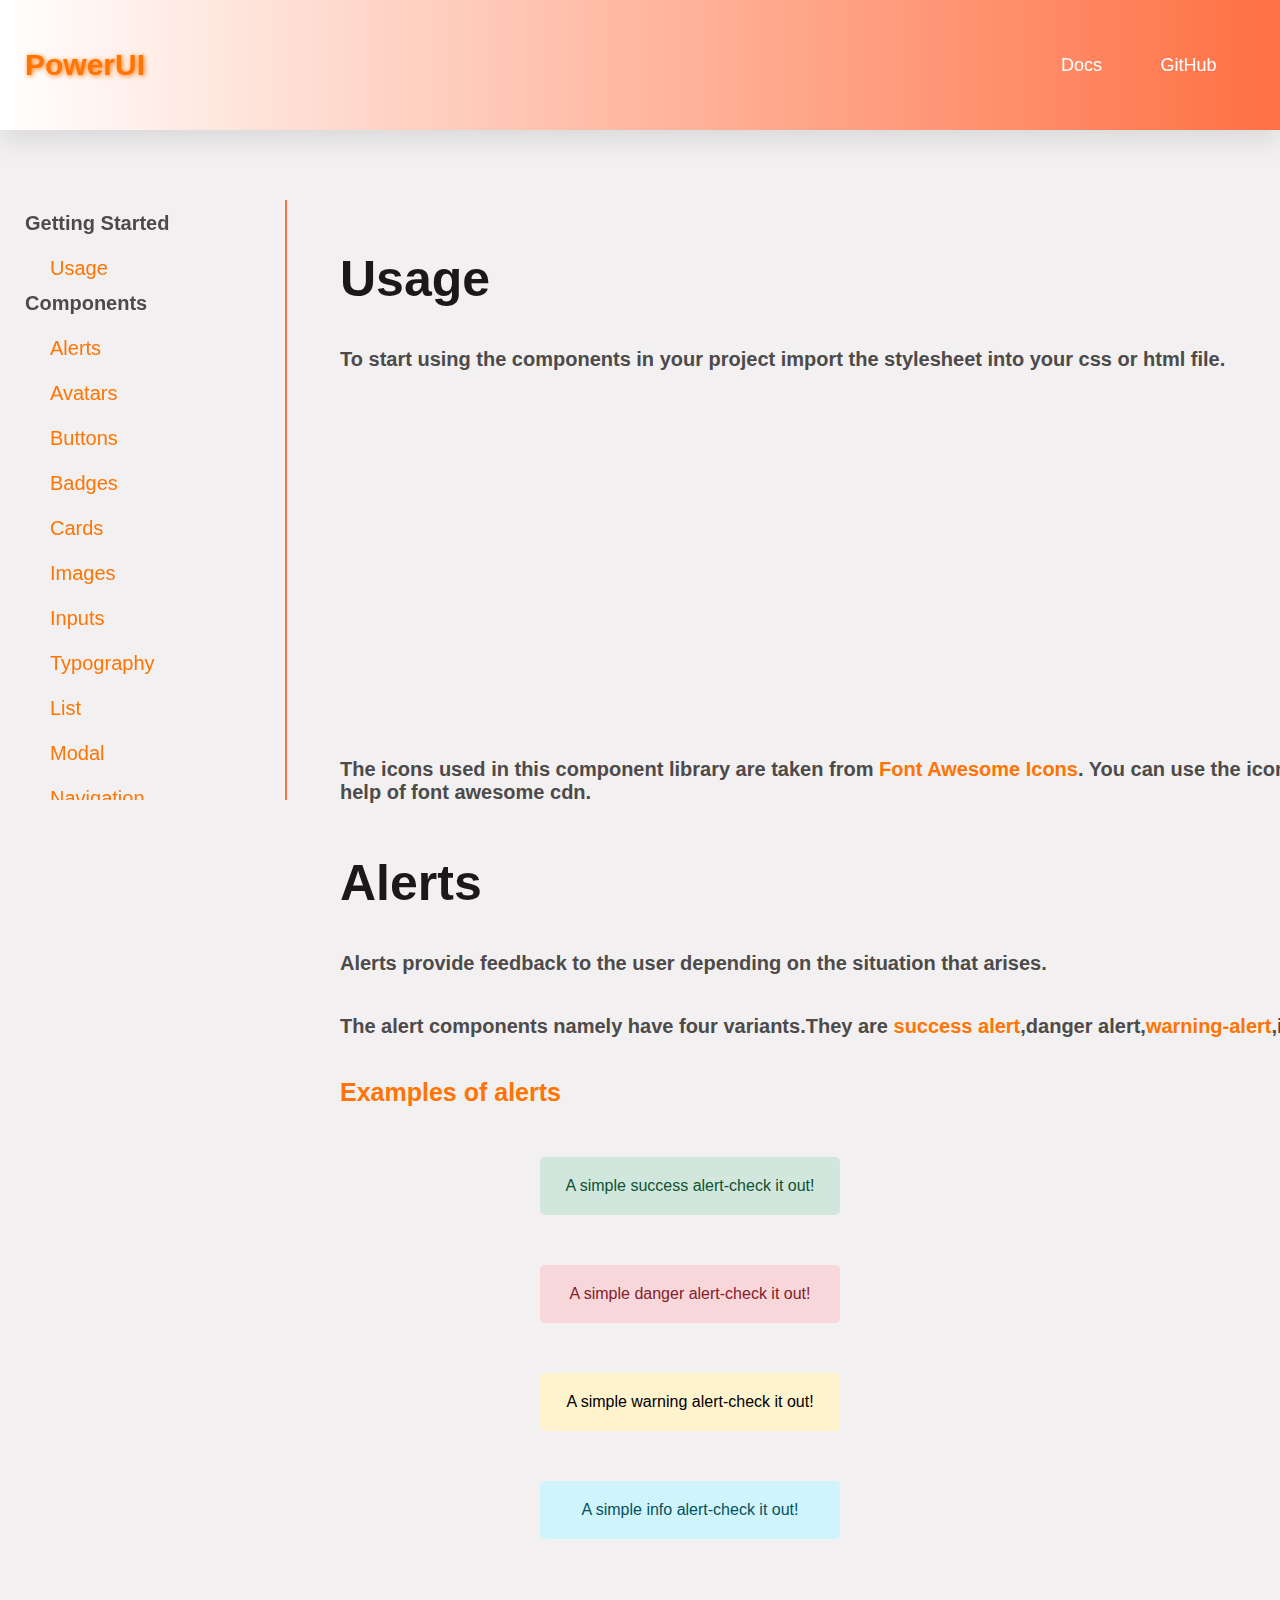
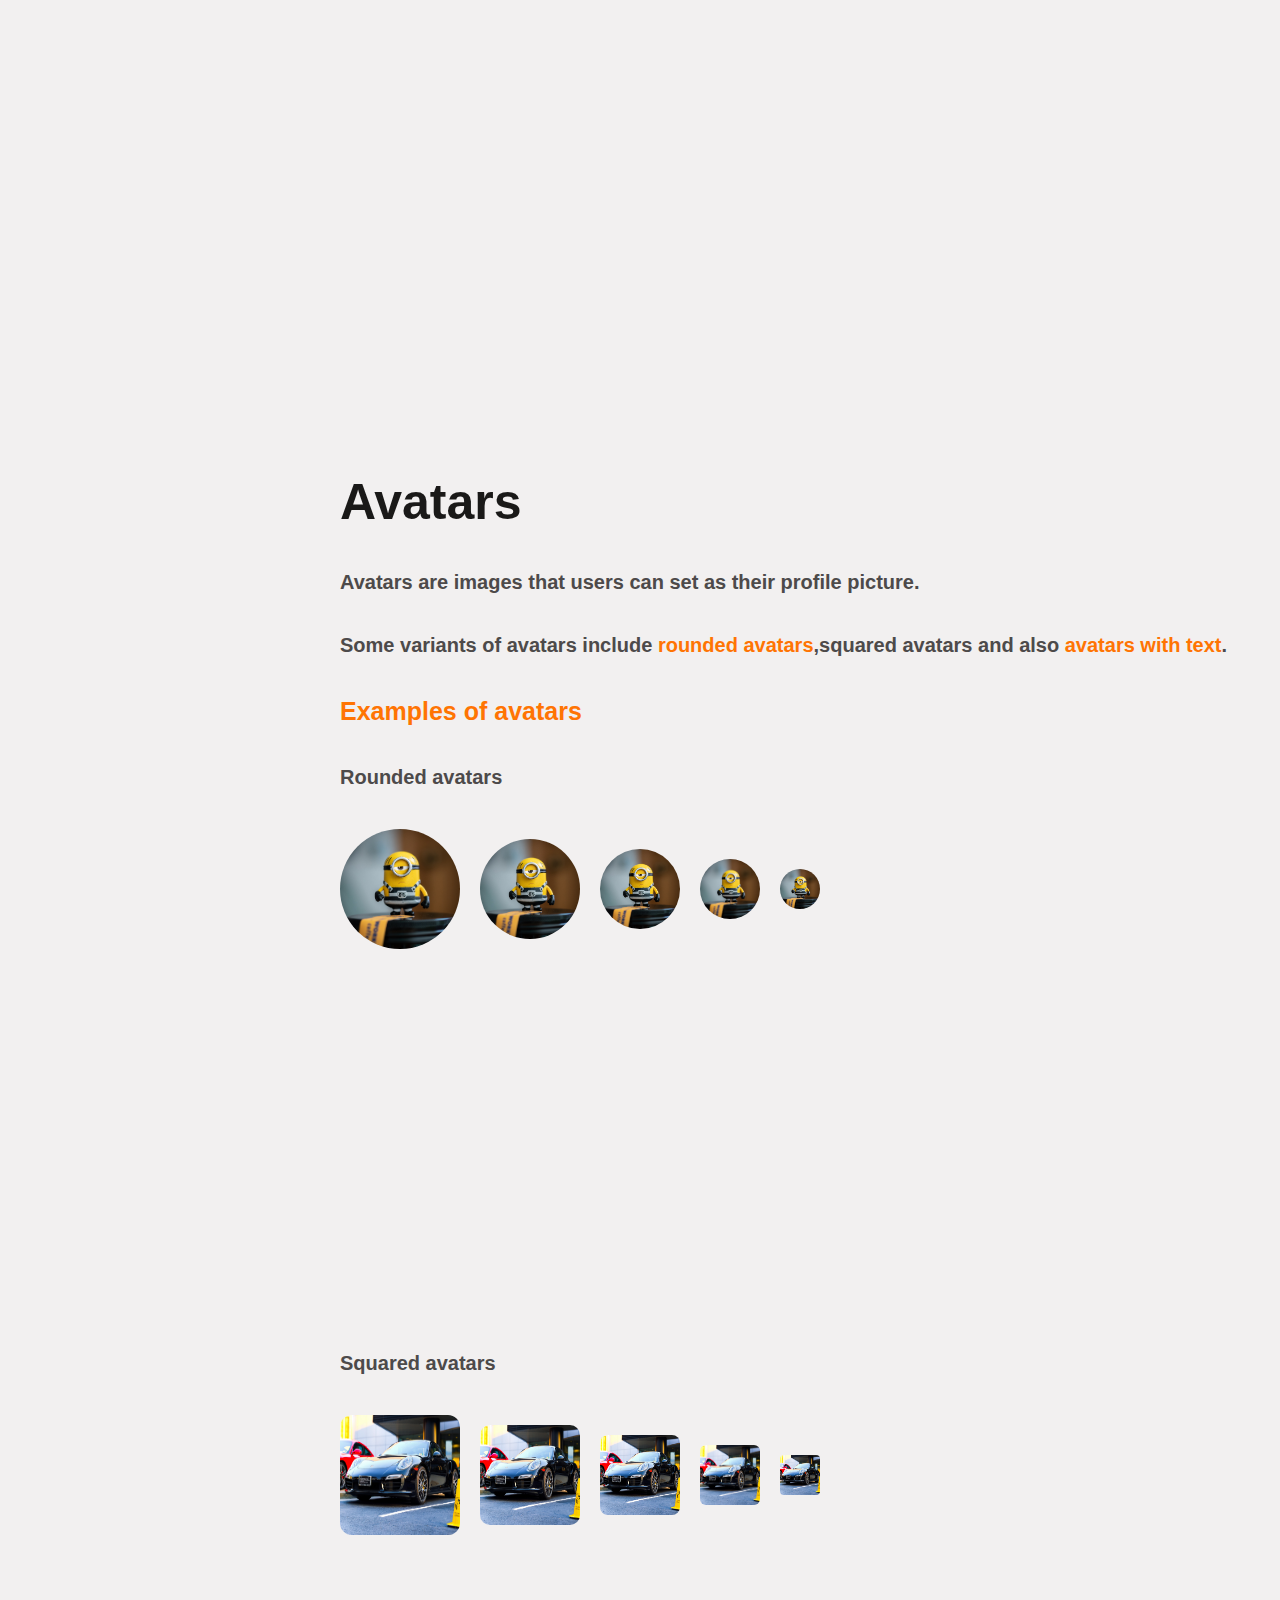
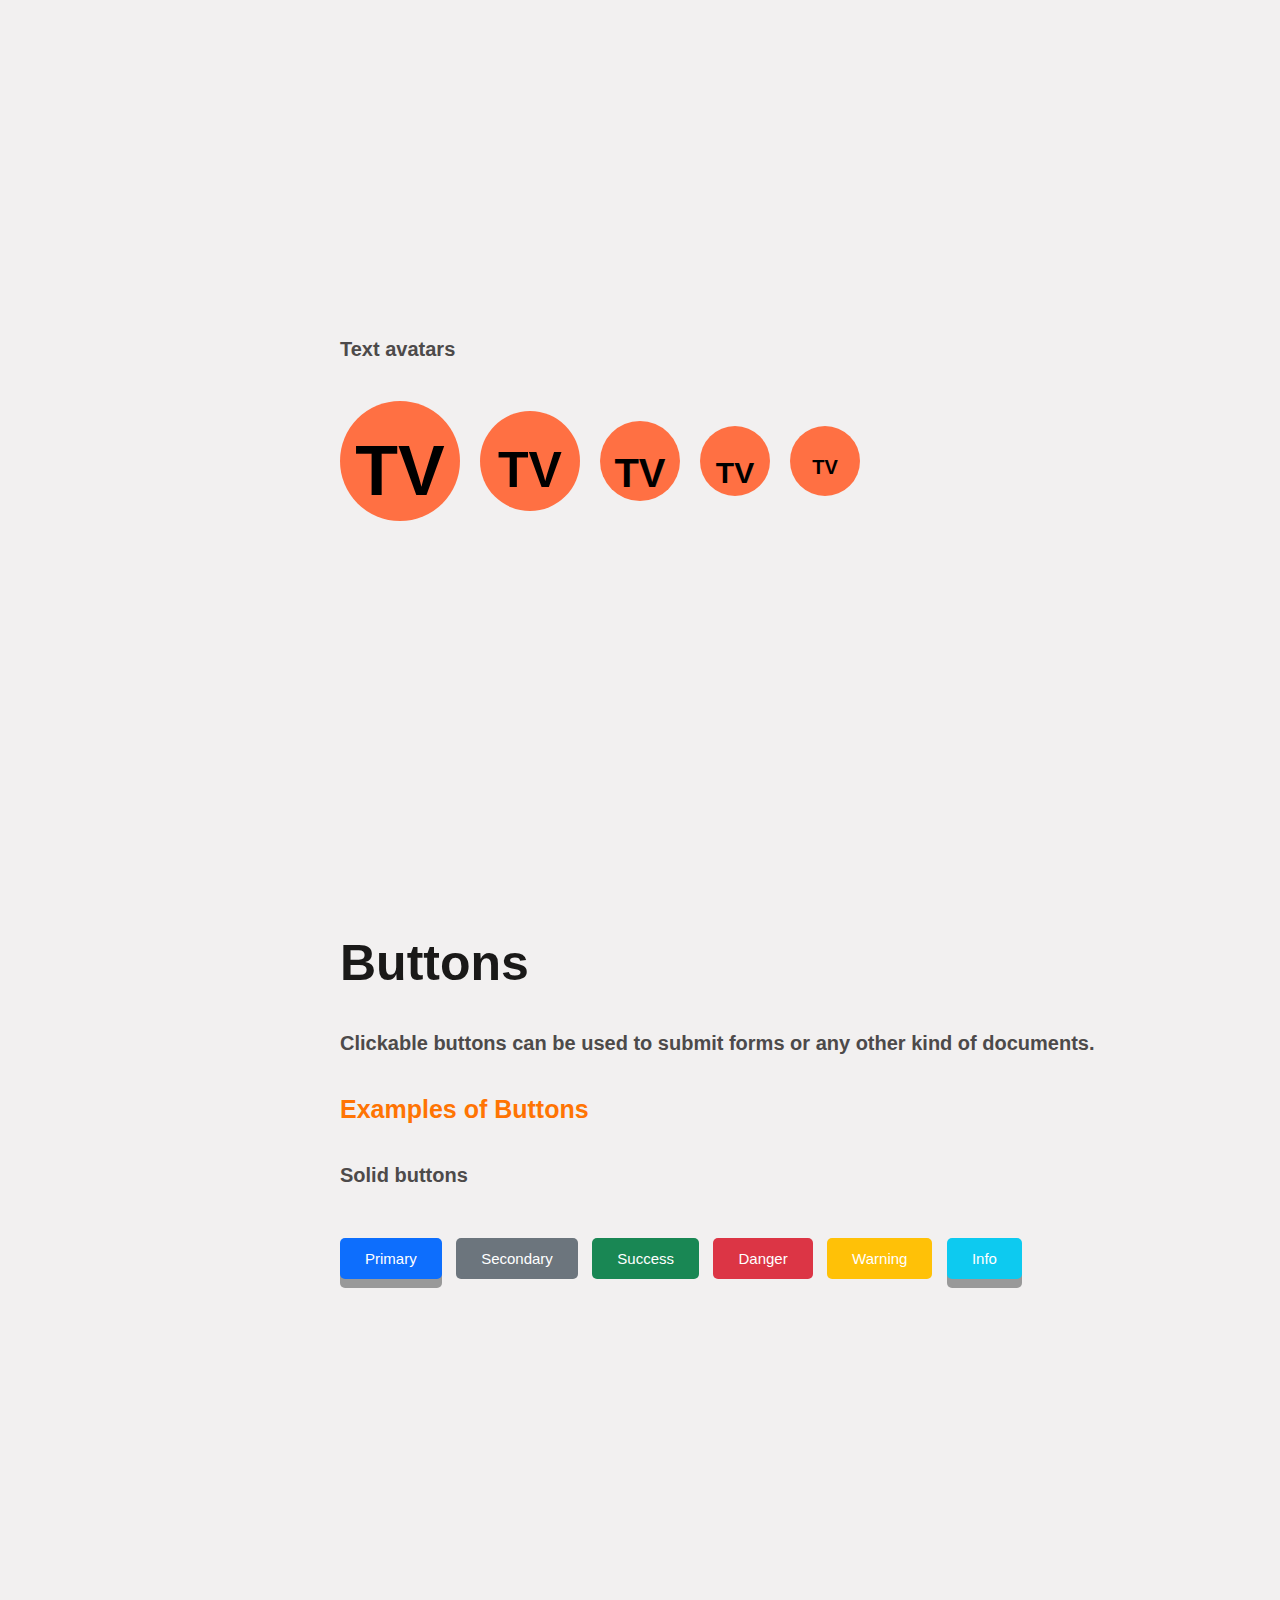
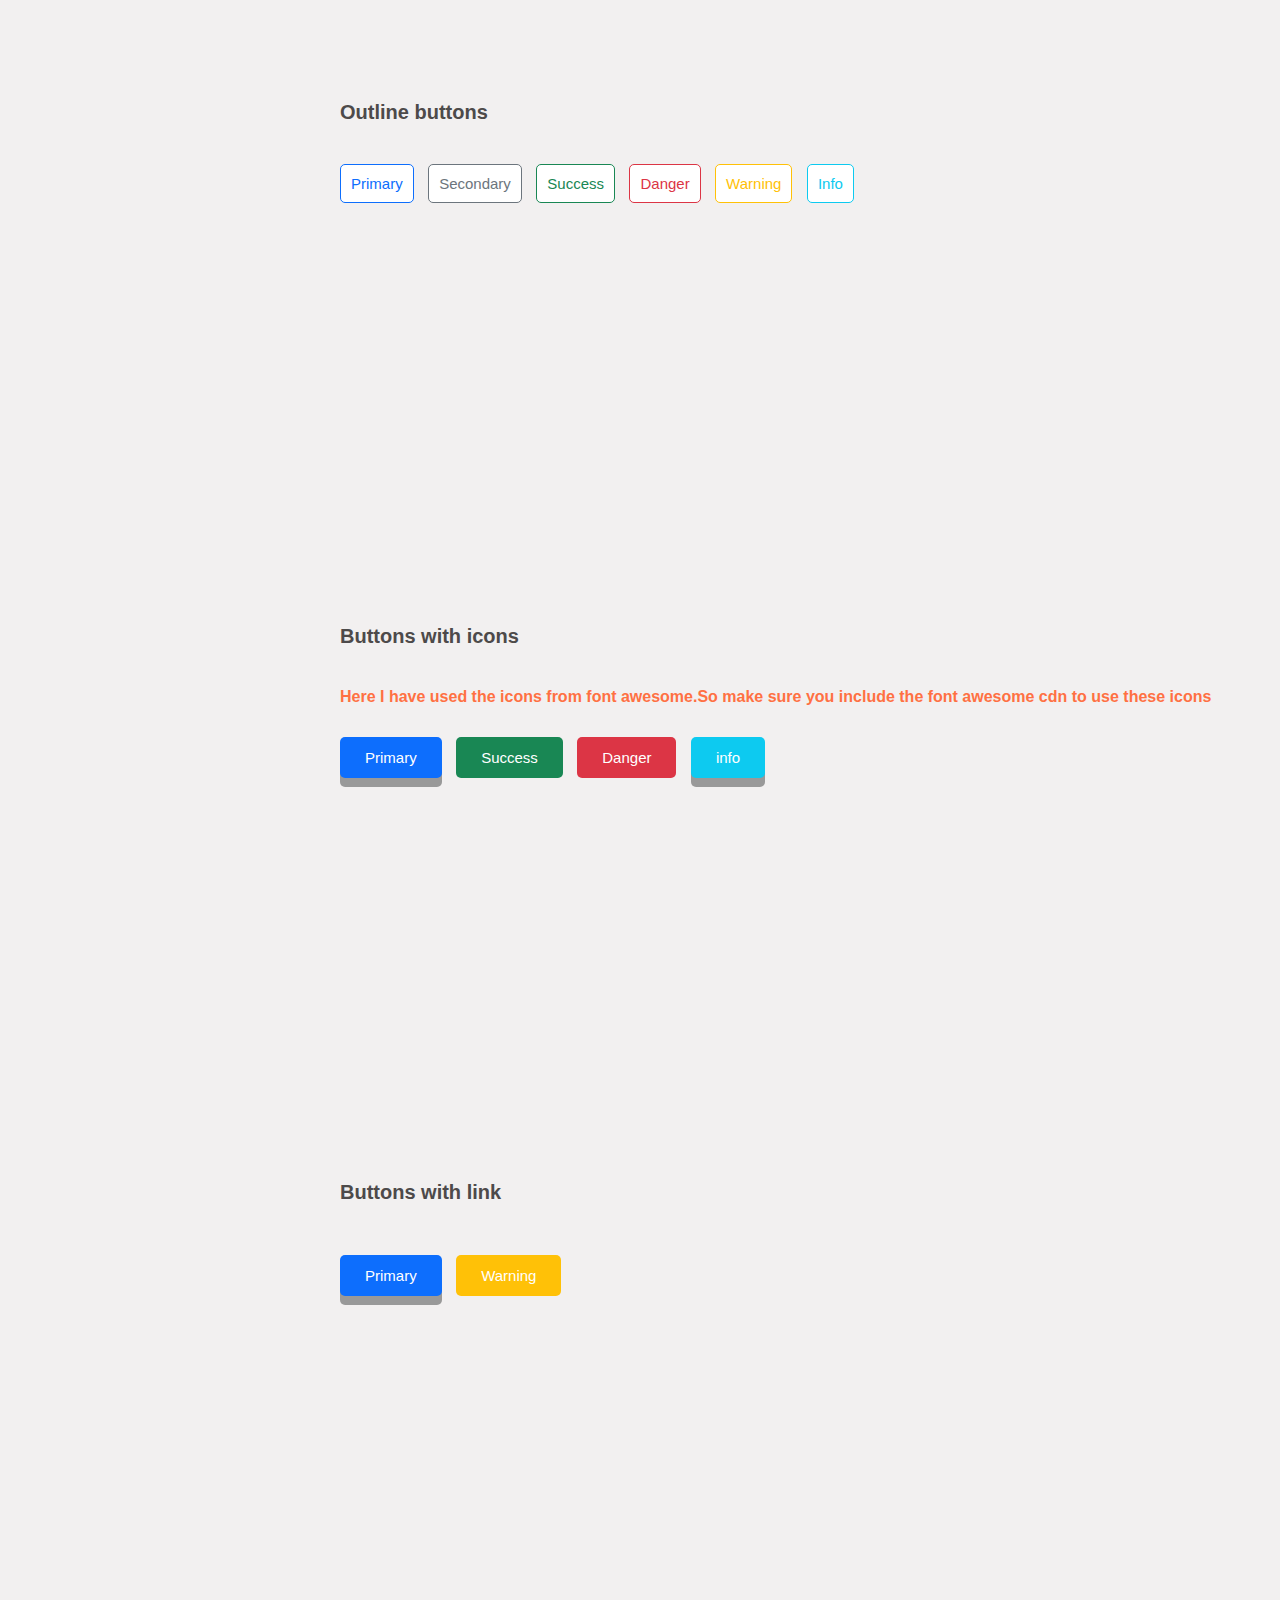
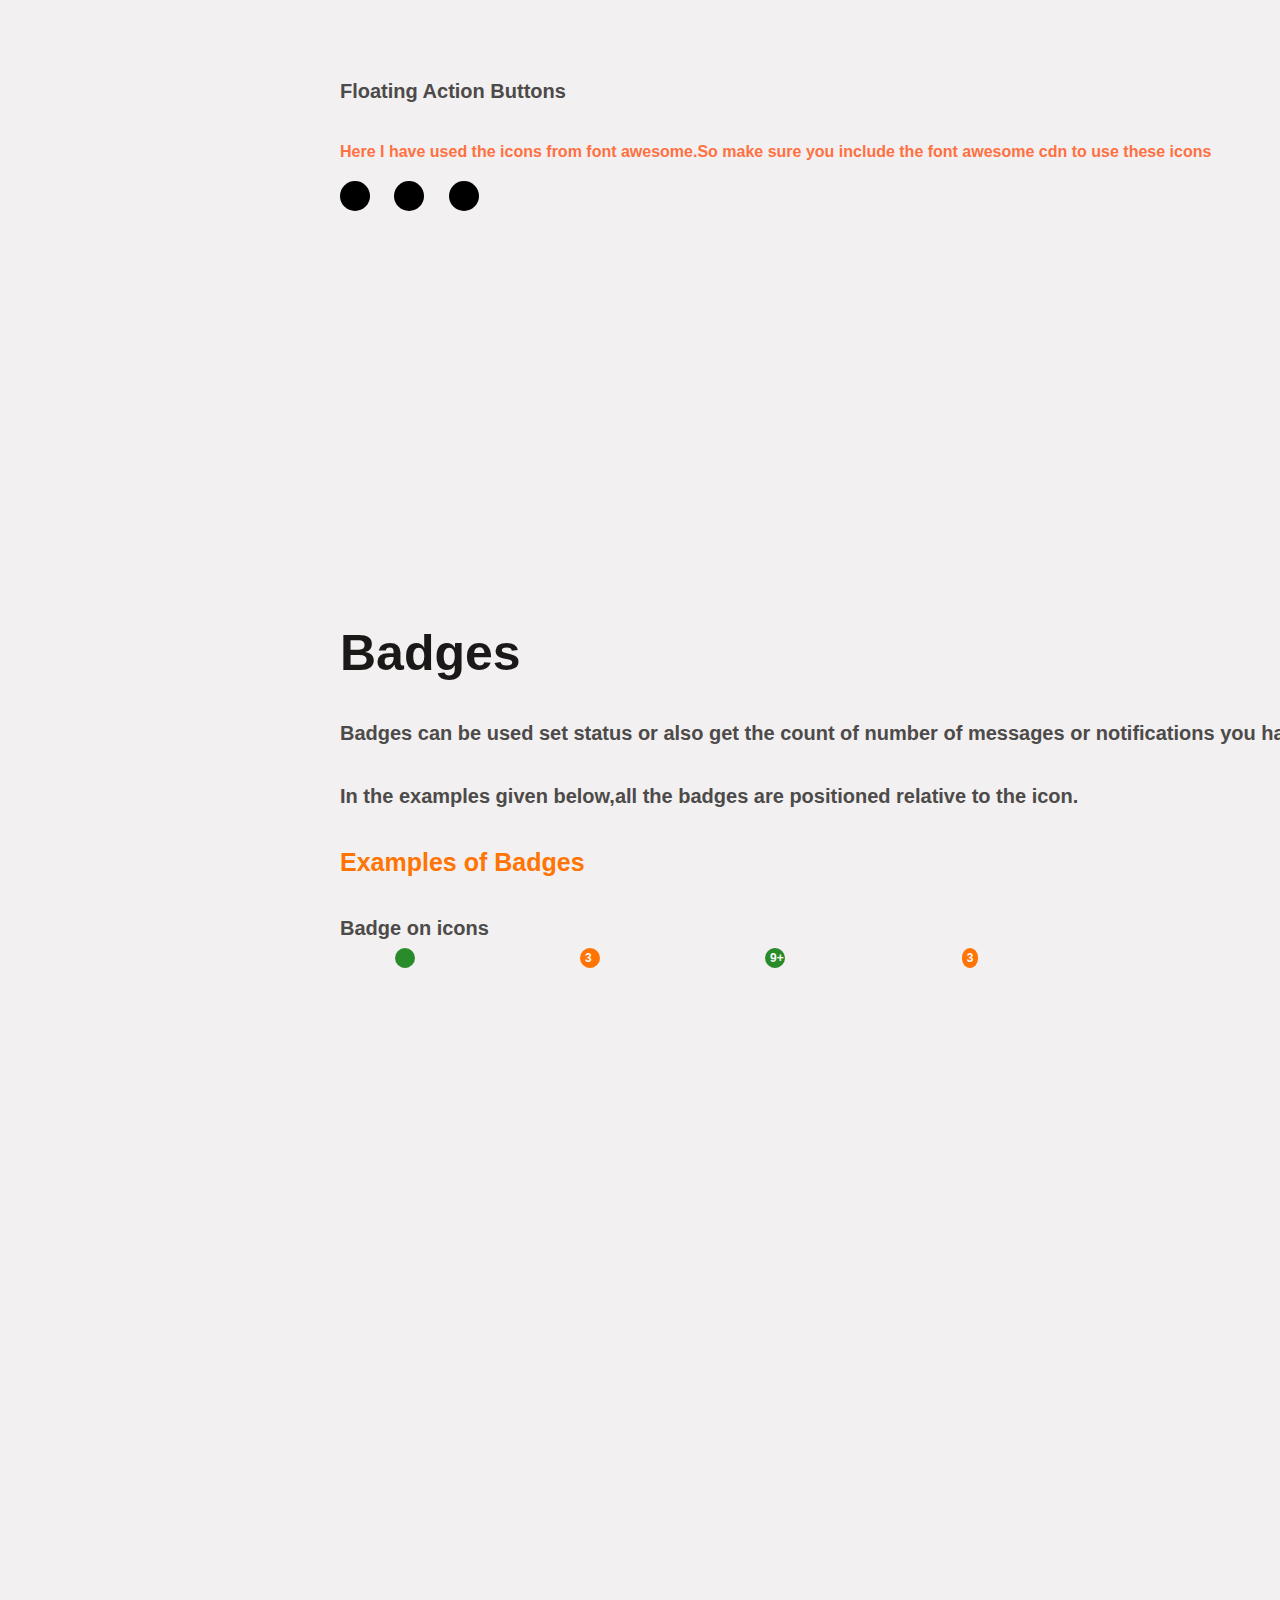
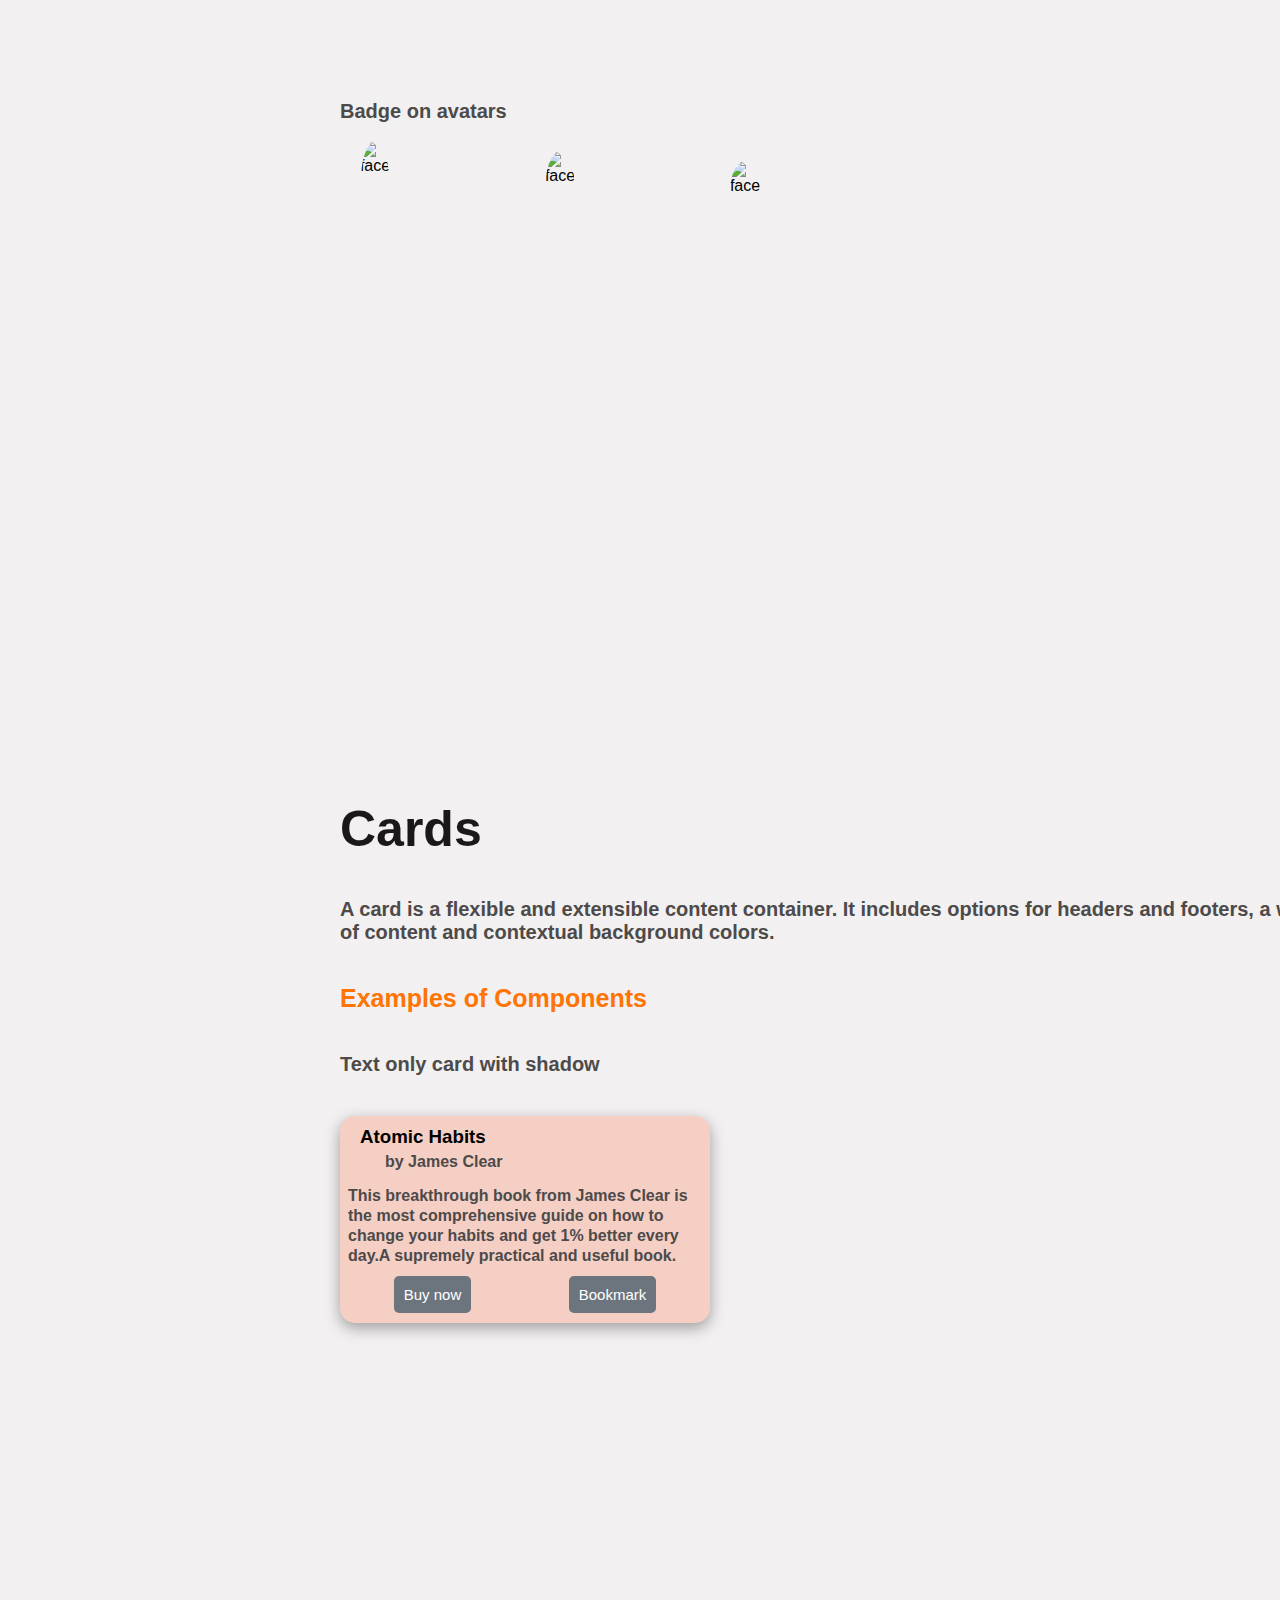
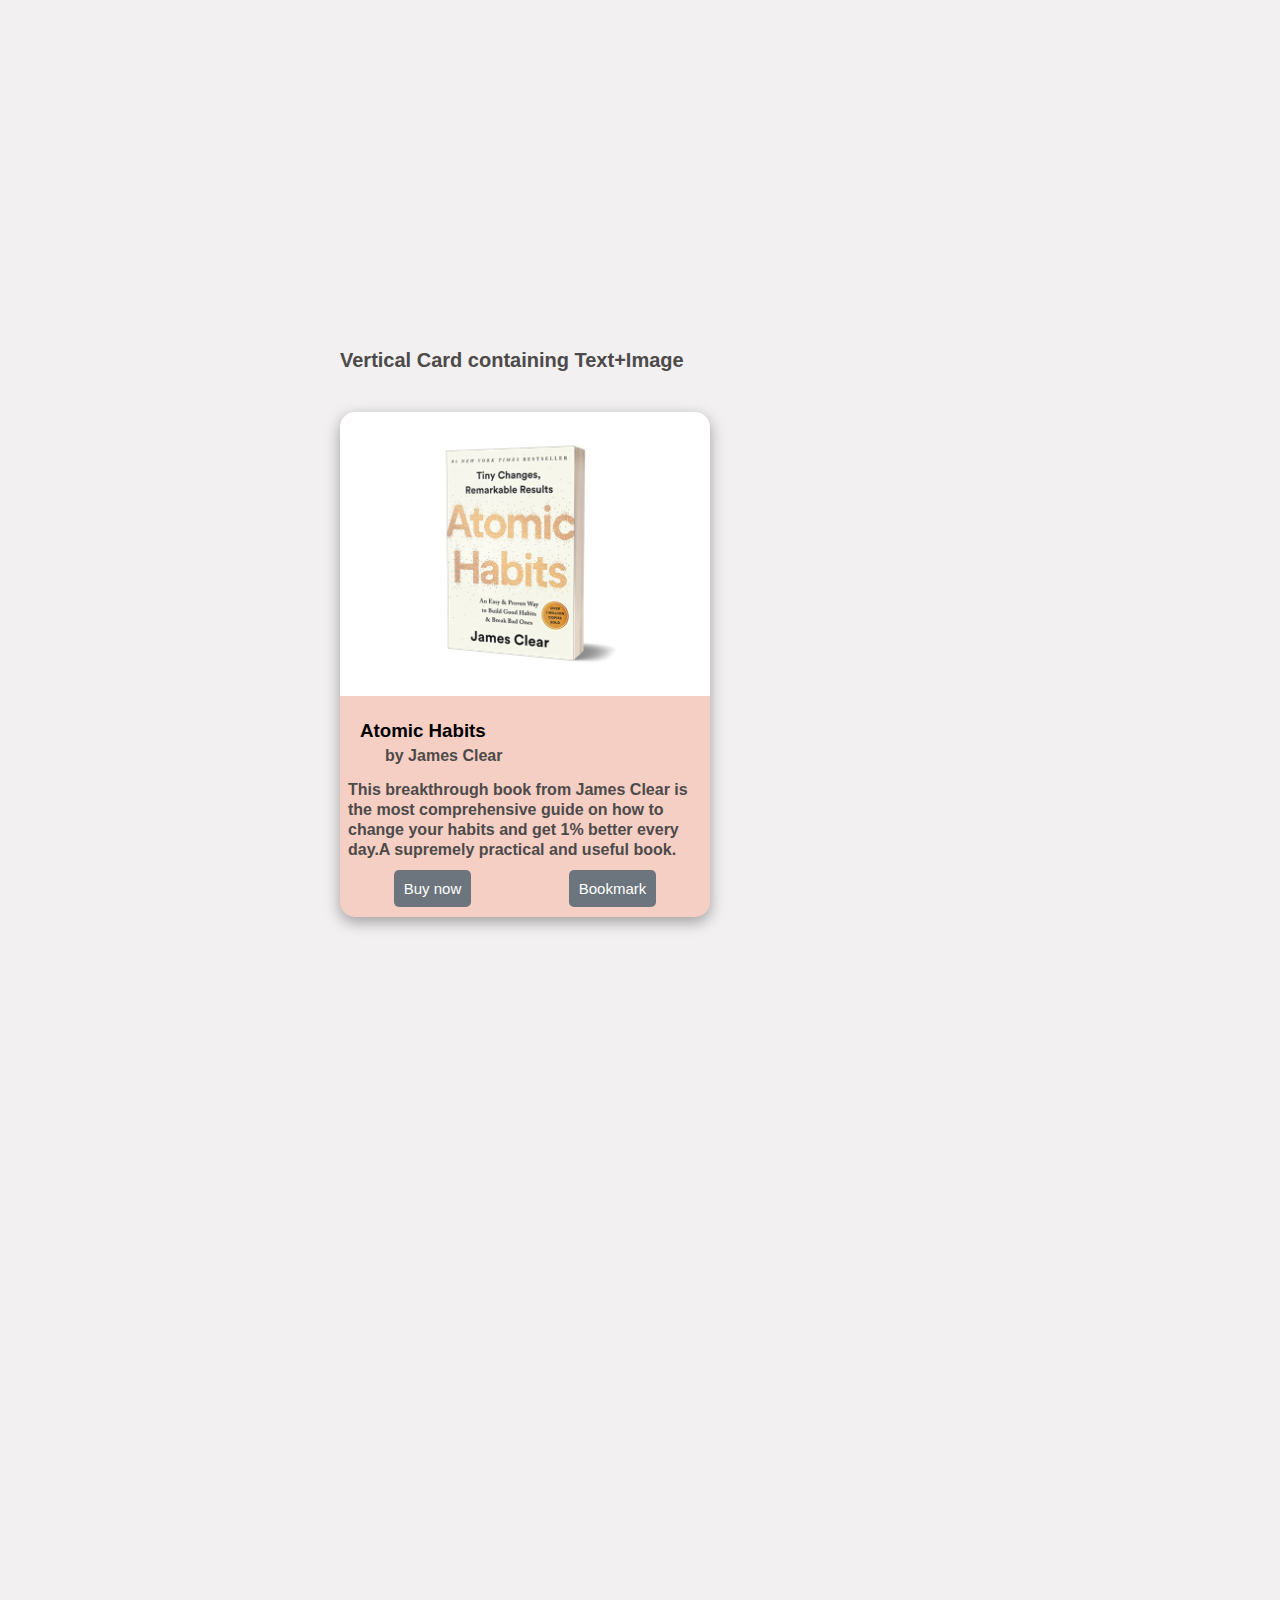
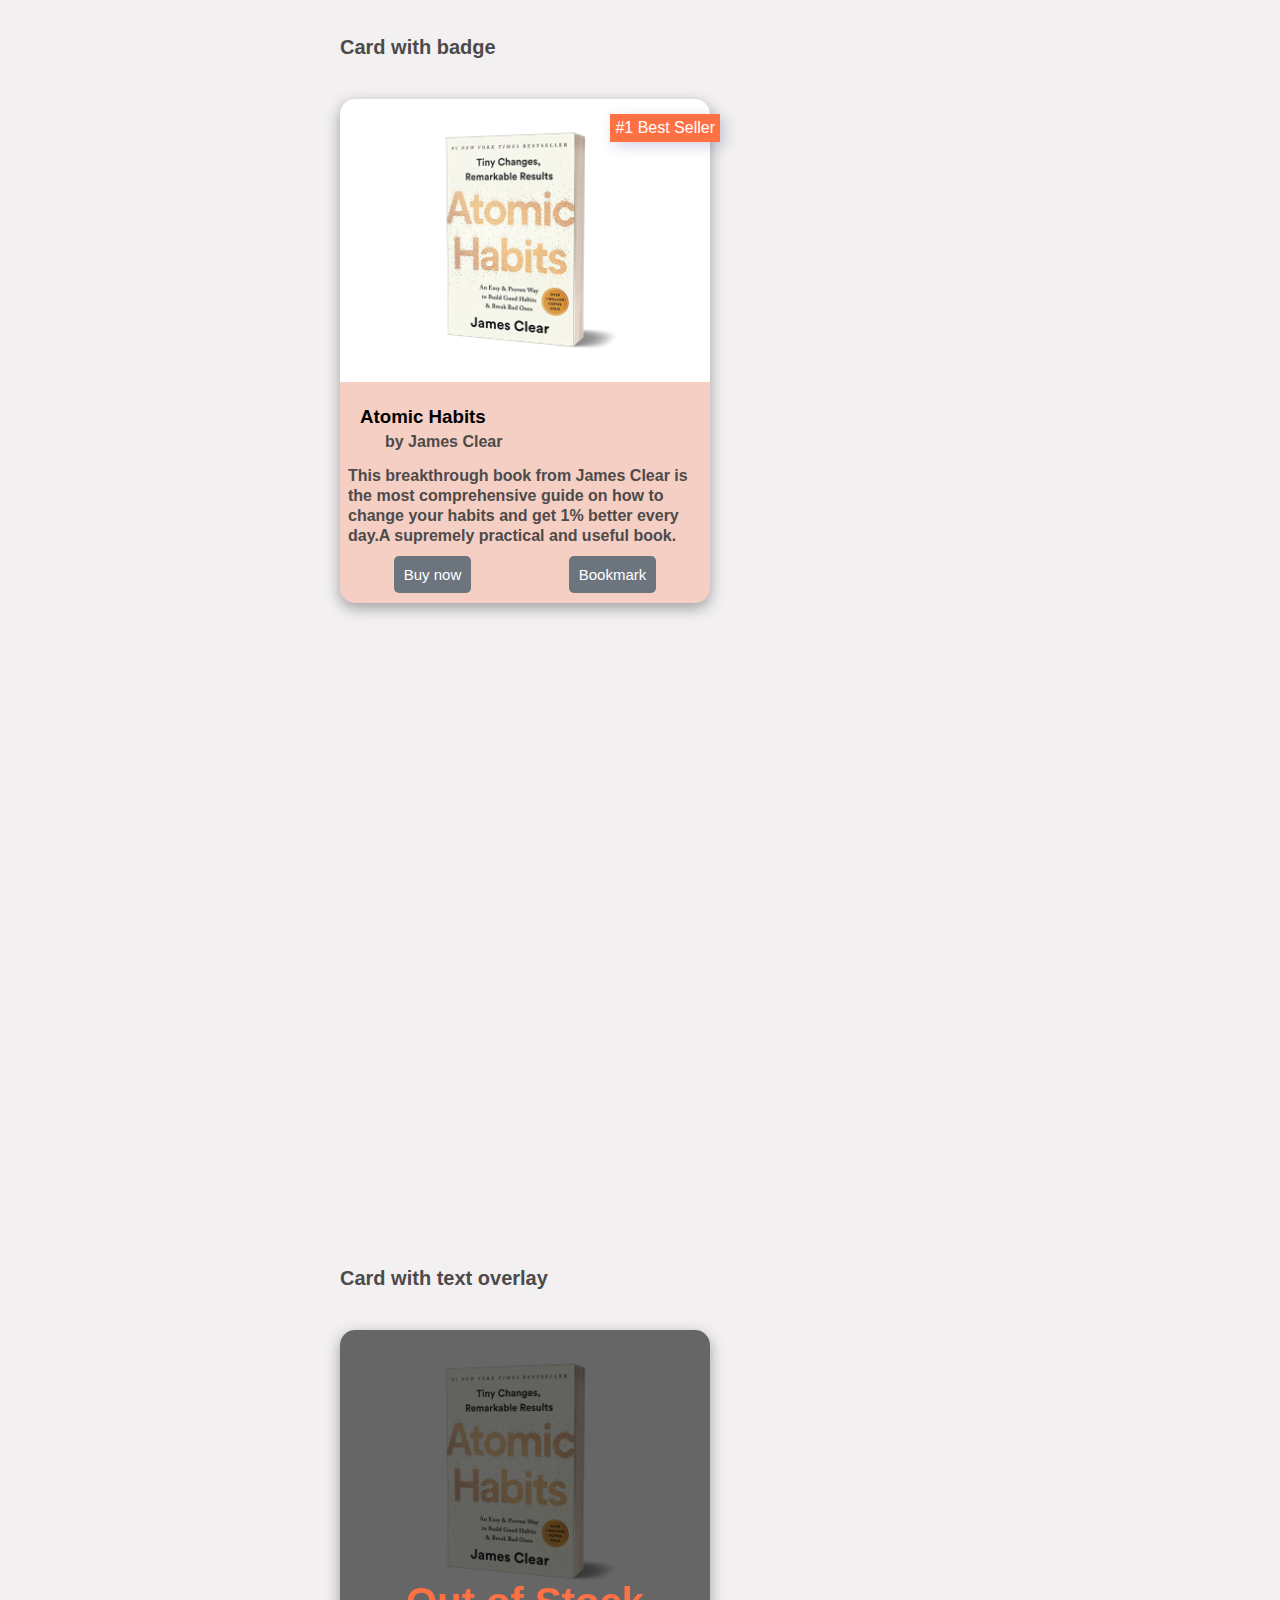
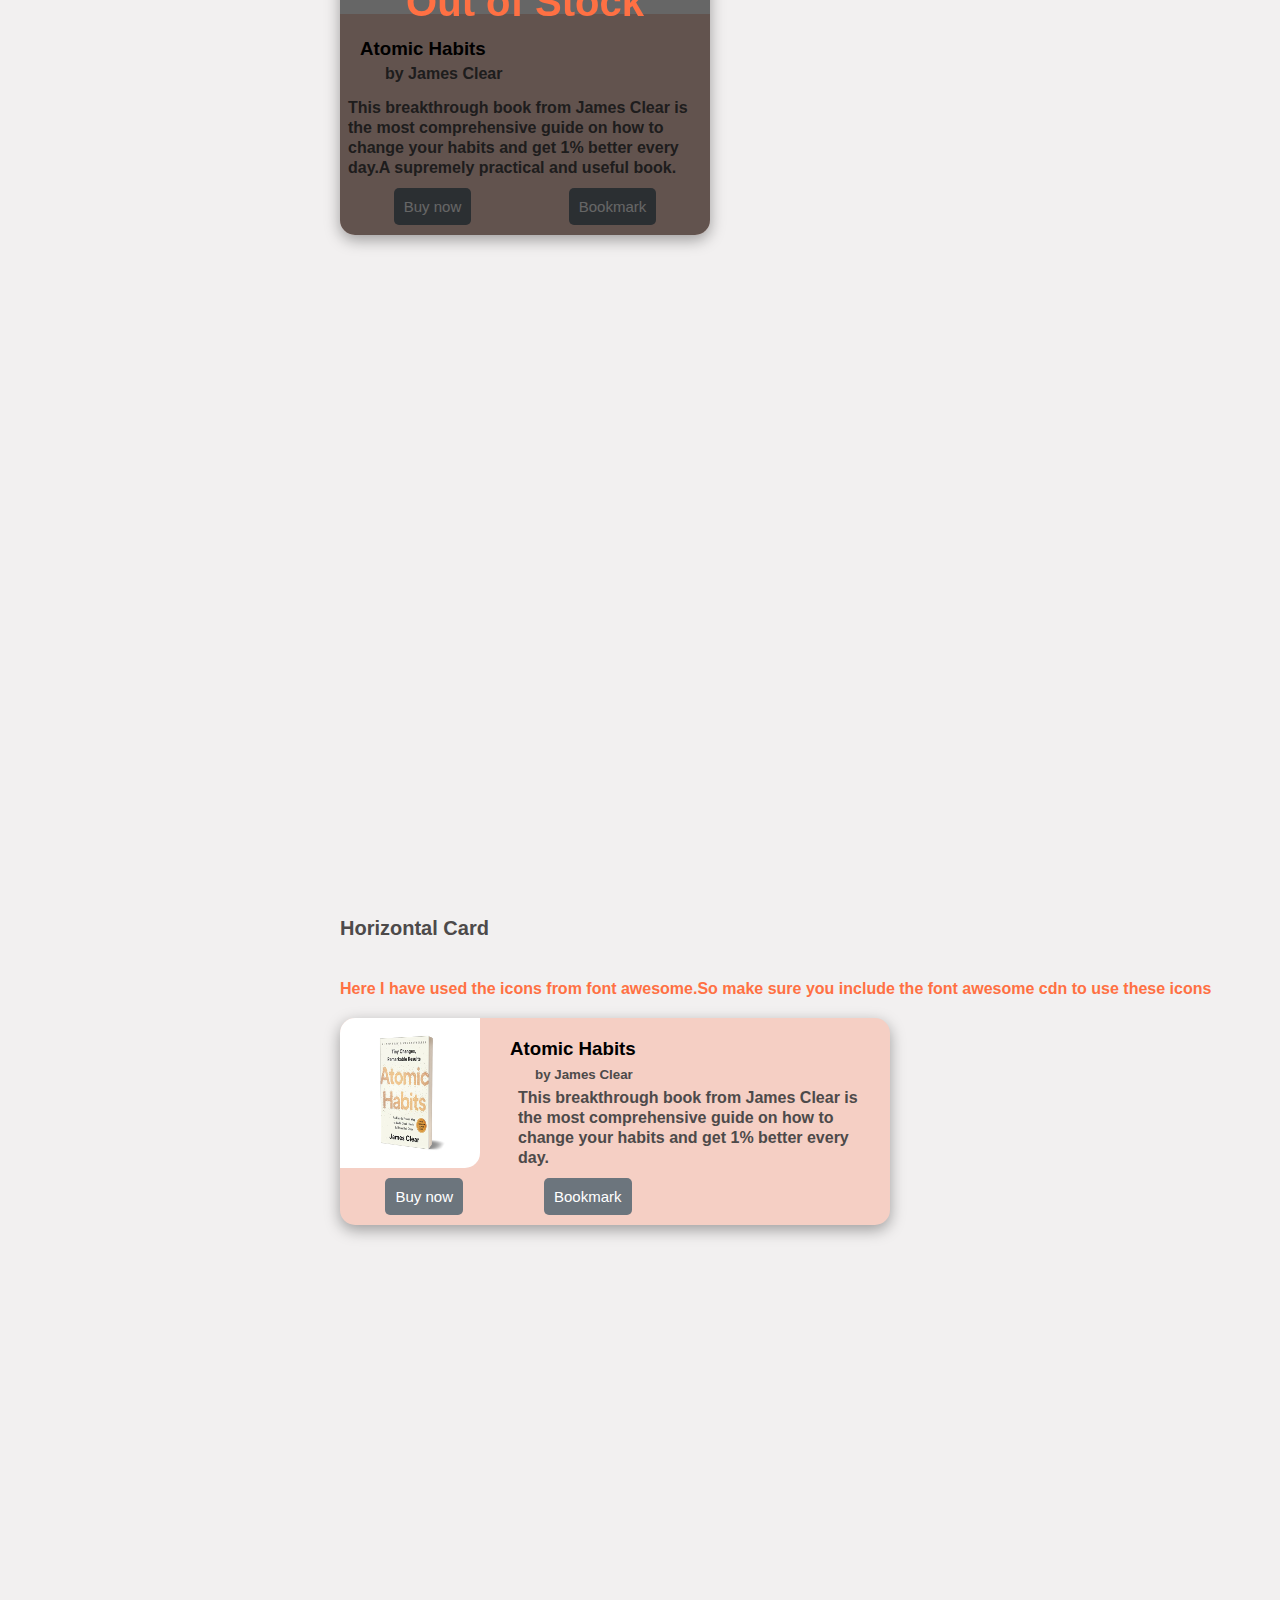
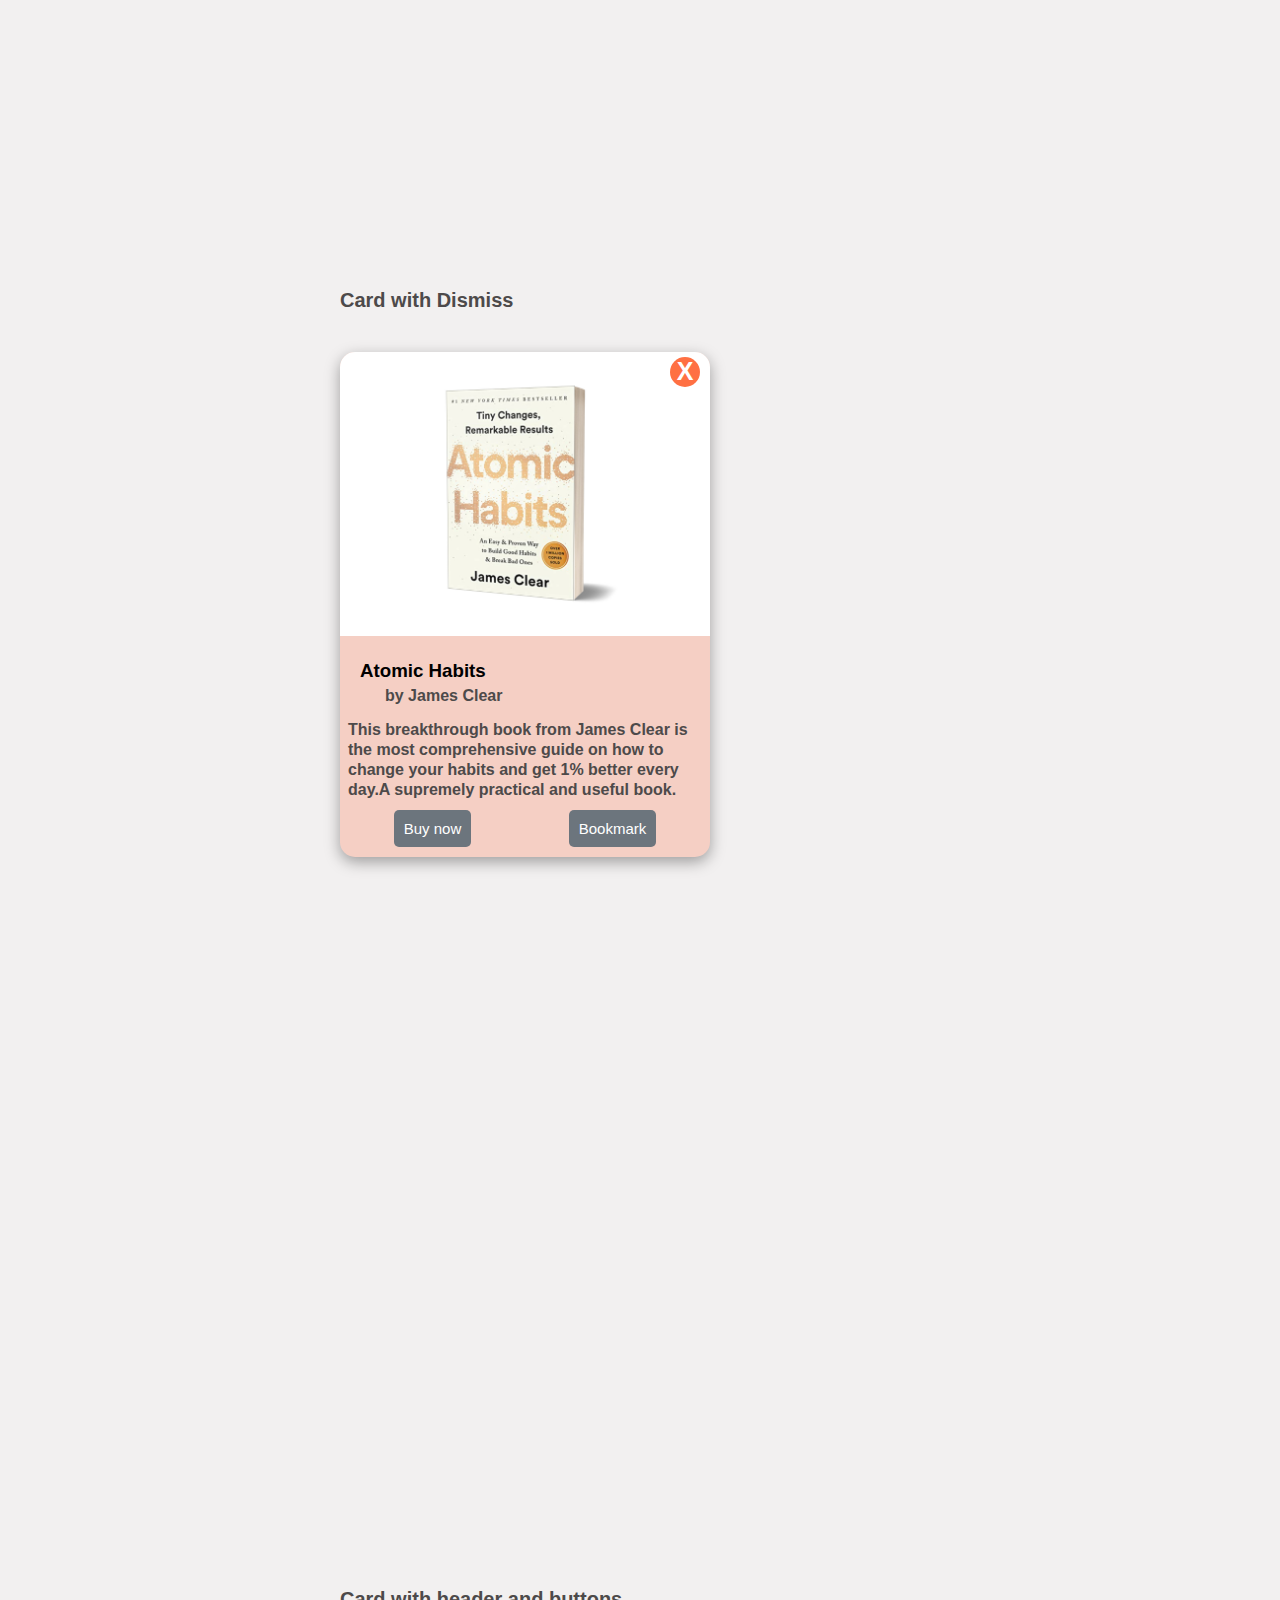
==== commit 418c92e8: "added space" ====
--- a/documentation.html
+++ b/documentation.html
@@ -9,6 +9,7 @@
     <link rel="stylesheet" href="https://cdnjs.cloudflare.com/ajax/libs/font-awesome/5.1.0/css/v4-shims.min.css" integrity="sha512-p++g4gkFY8DBqLItjIfuKJPFvTPqcg2FzOns2BNaltwoCOrXMqRIOqgWqWEvuqsj/3aVdgoEo2Y7X6SomTfUPA==" crossorigin="anonymous" referrerpolicy="no-referrer" />
     <link rel="stylesheet" href="./Components/component.css">
    <link rel="stylesheet" href="documentation.css">
+   
 </head>
 <body>
     
--- a/Components/component.css
+++ b/Components/component.css
@@ -56,6 +56,7 @@
   --badge-away-color: #f2c200;
   --toast-grey: #333;
   --gold-color: #ffd700;
+  --violet-color: #bb86fc;
 }
 
 html {
--- a/documentation.css
+++ b/documentation.css
@@ -1,4 +1,8 @@
 /* navbar starts*/
+
+html {
+  overflow-x: hidden;
+}
 
 body {
   background-color: var(--background-color);
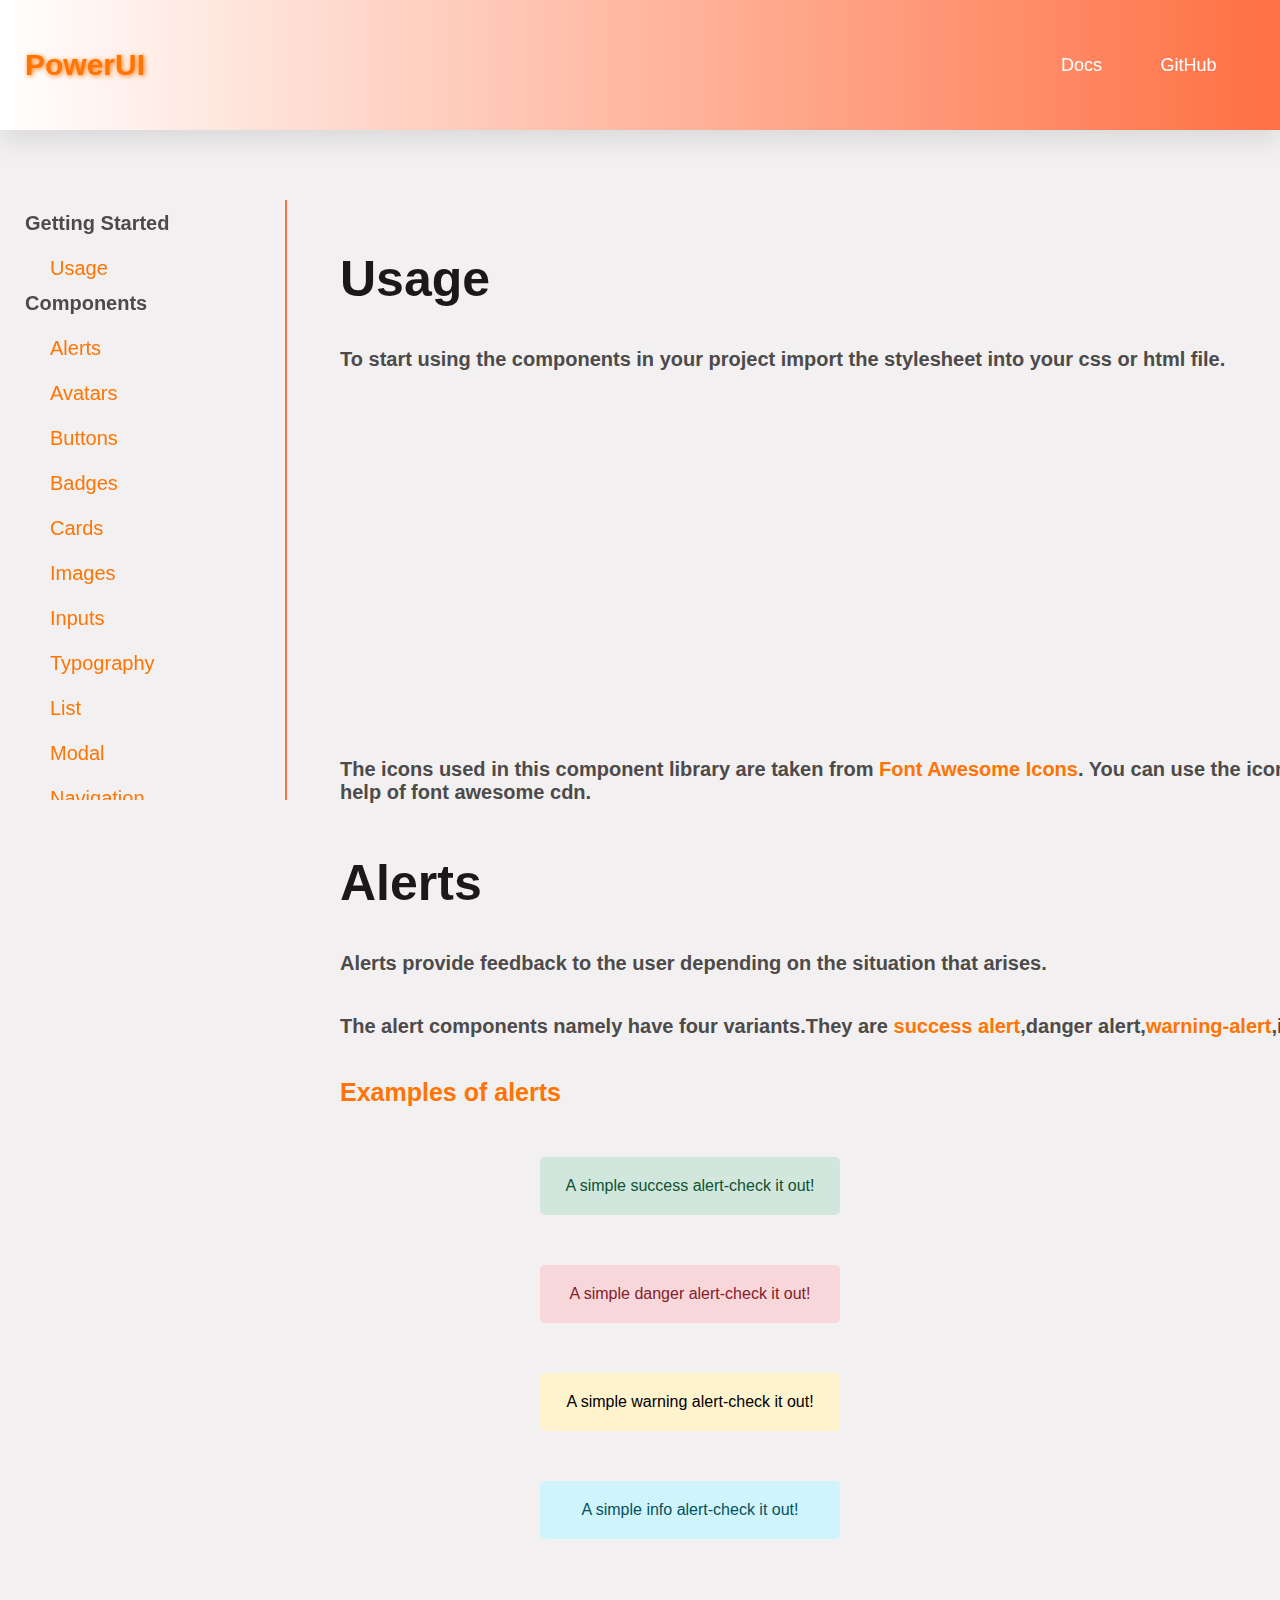
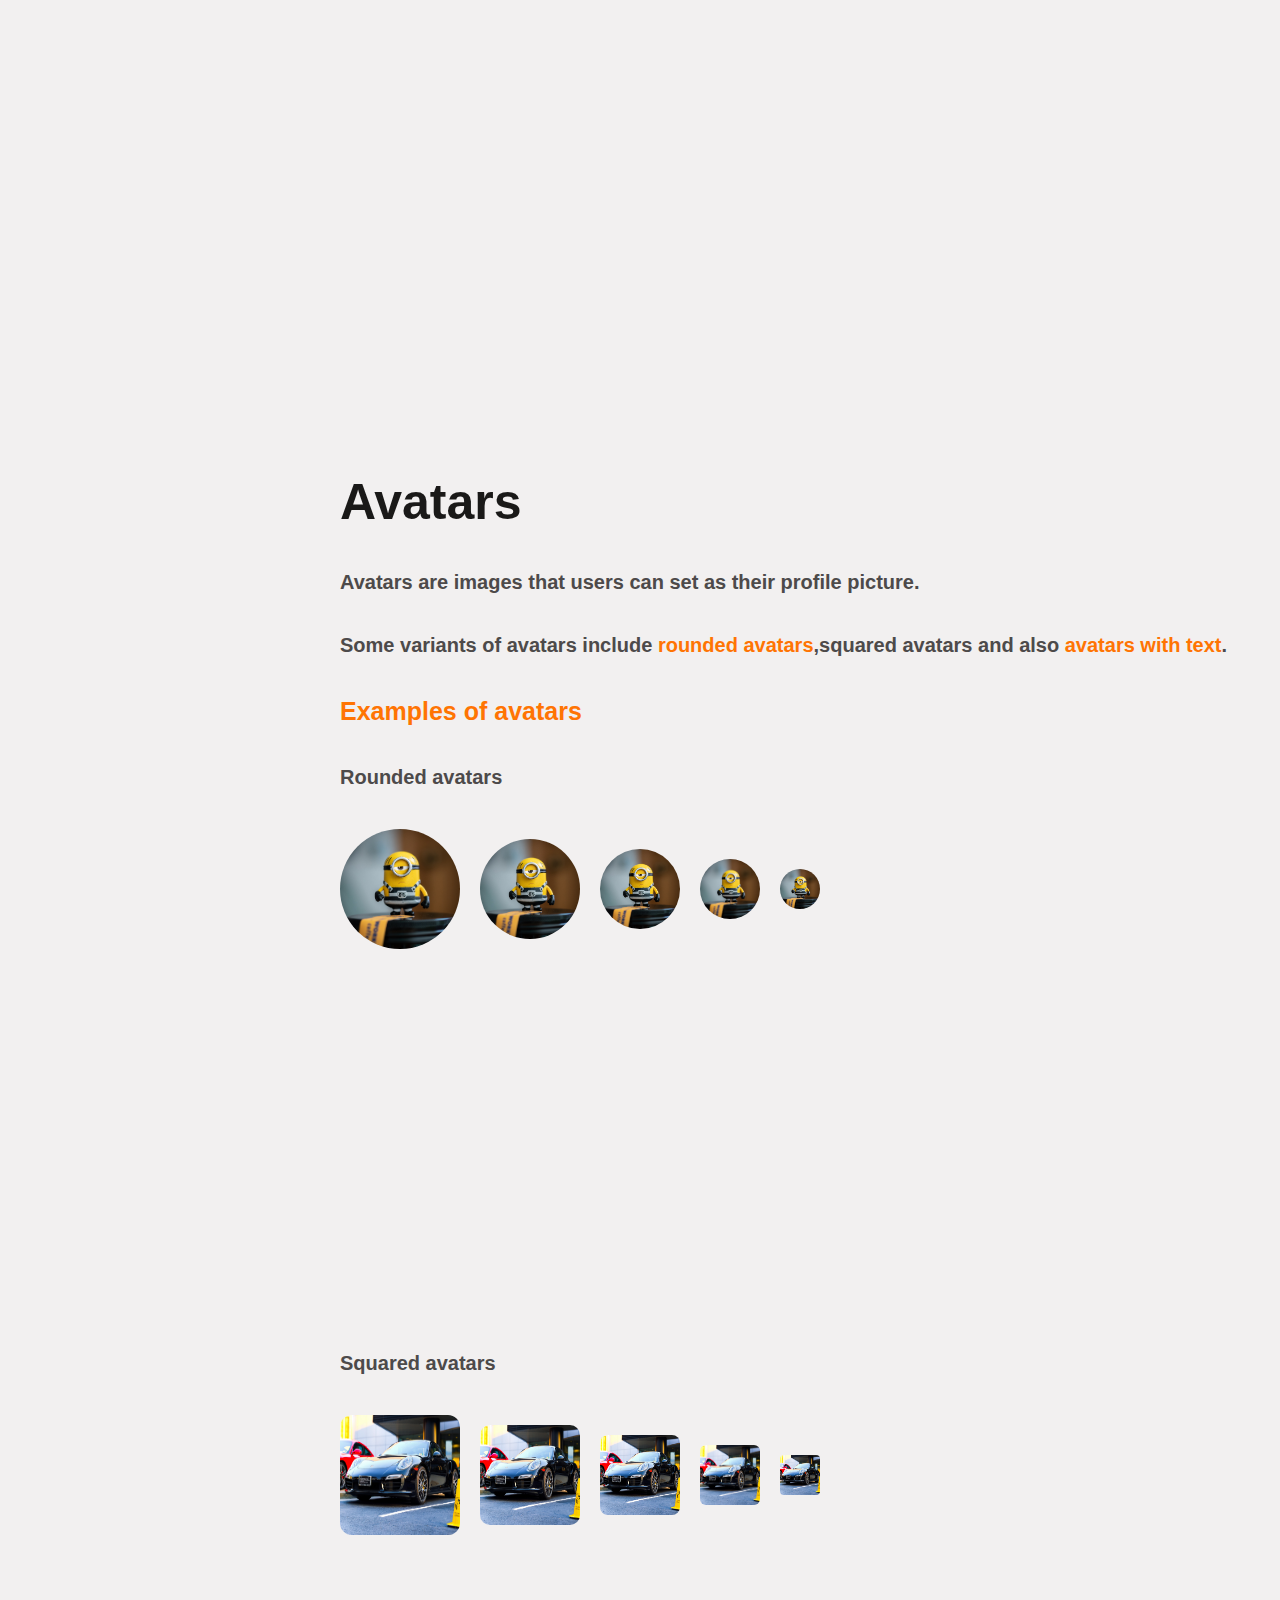
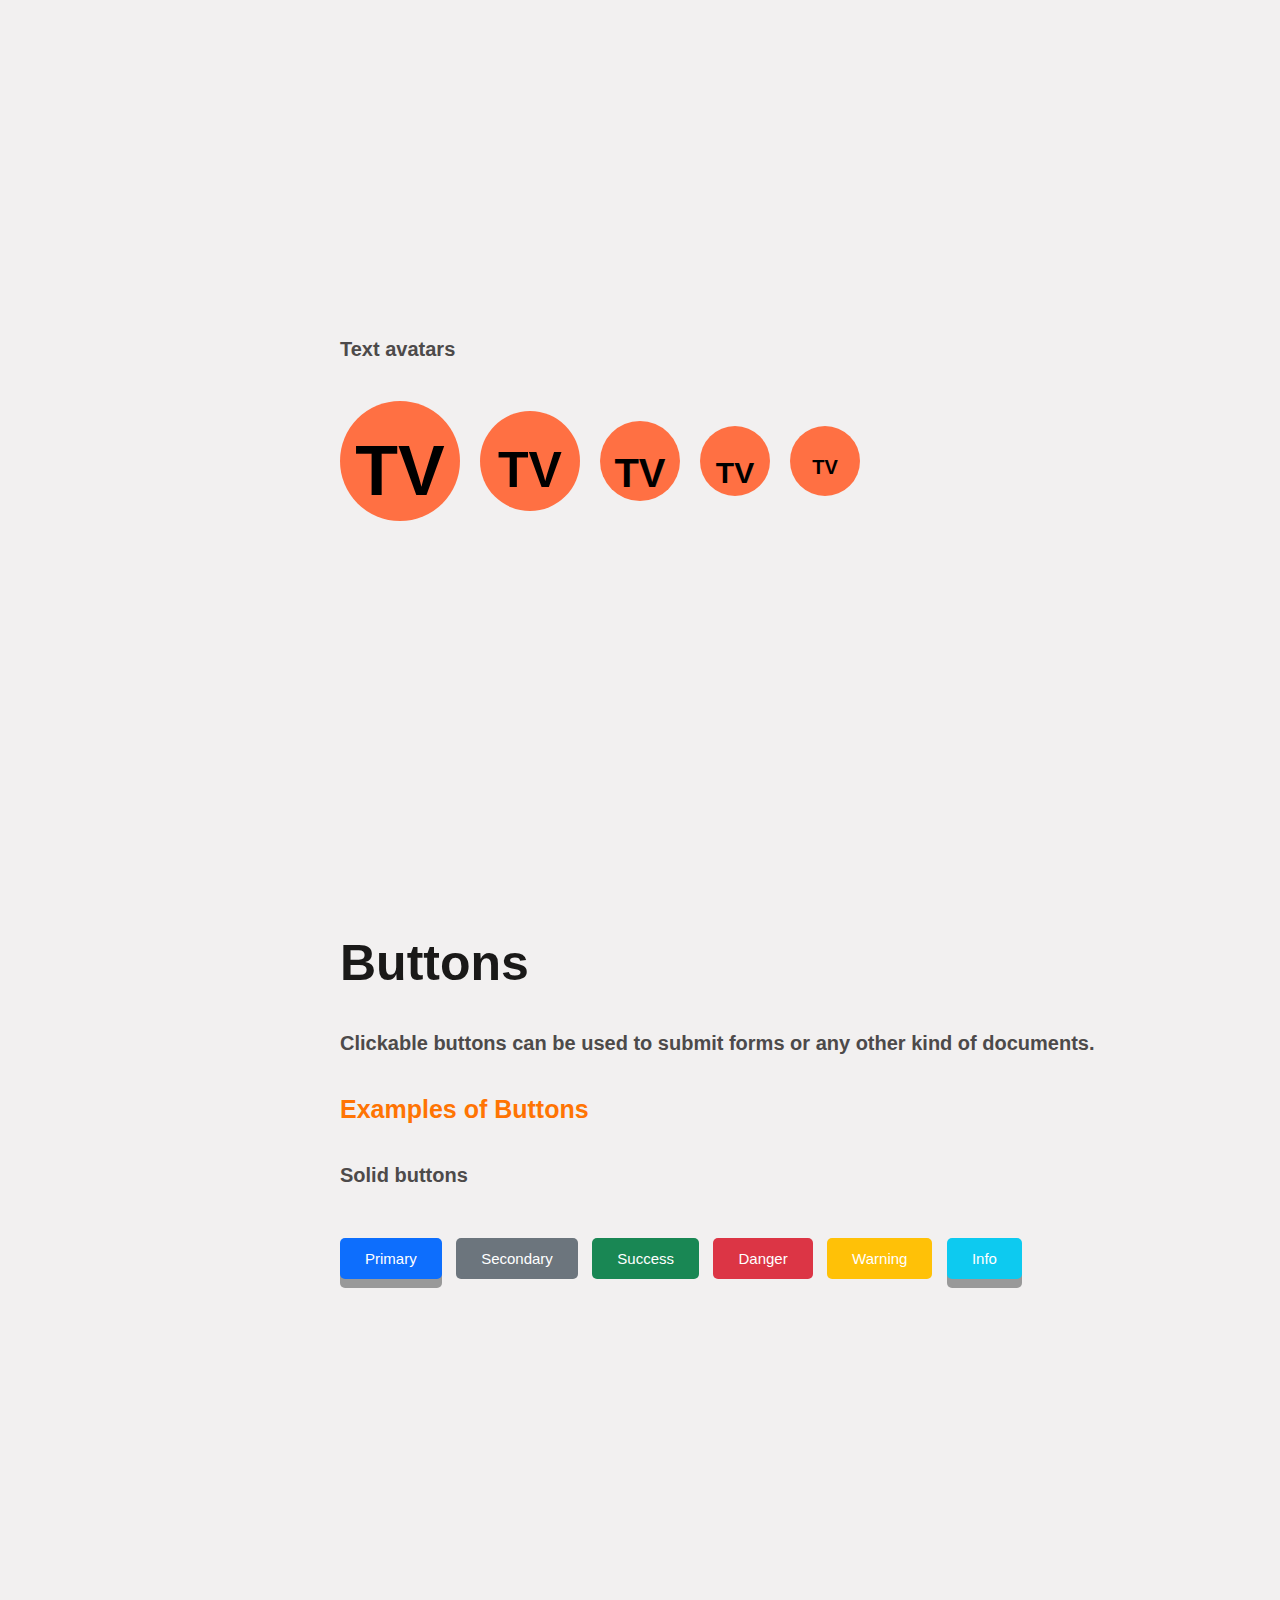
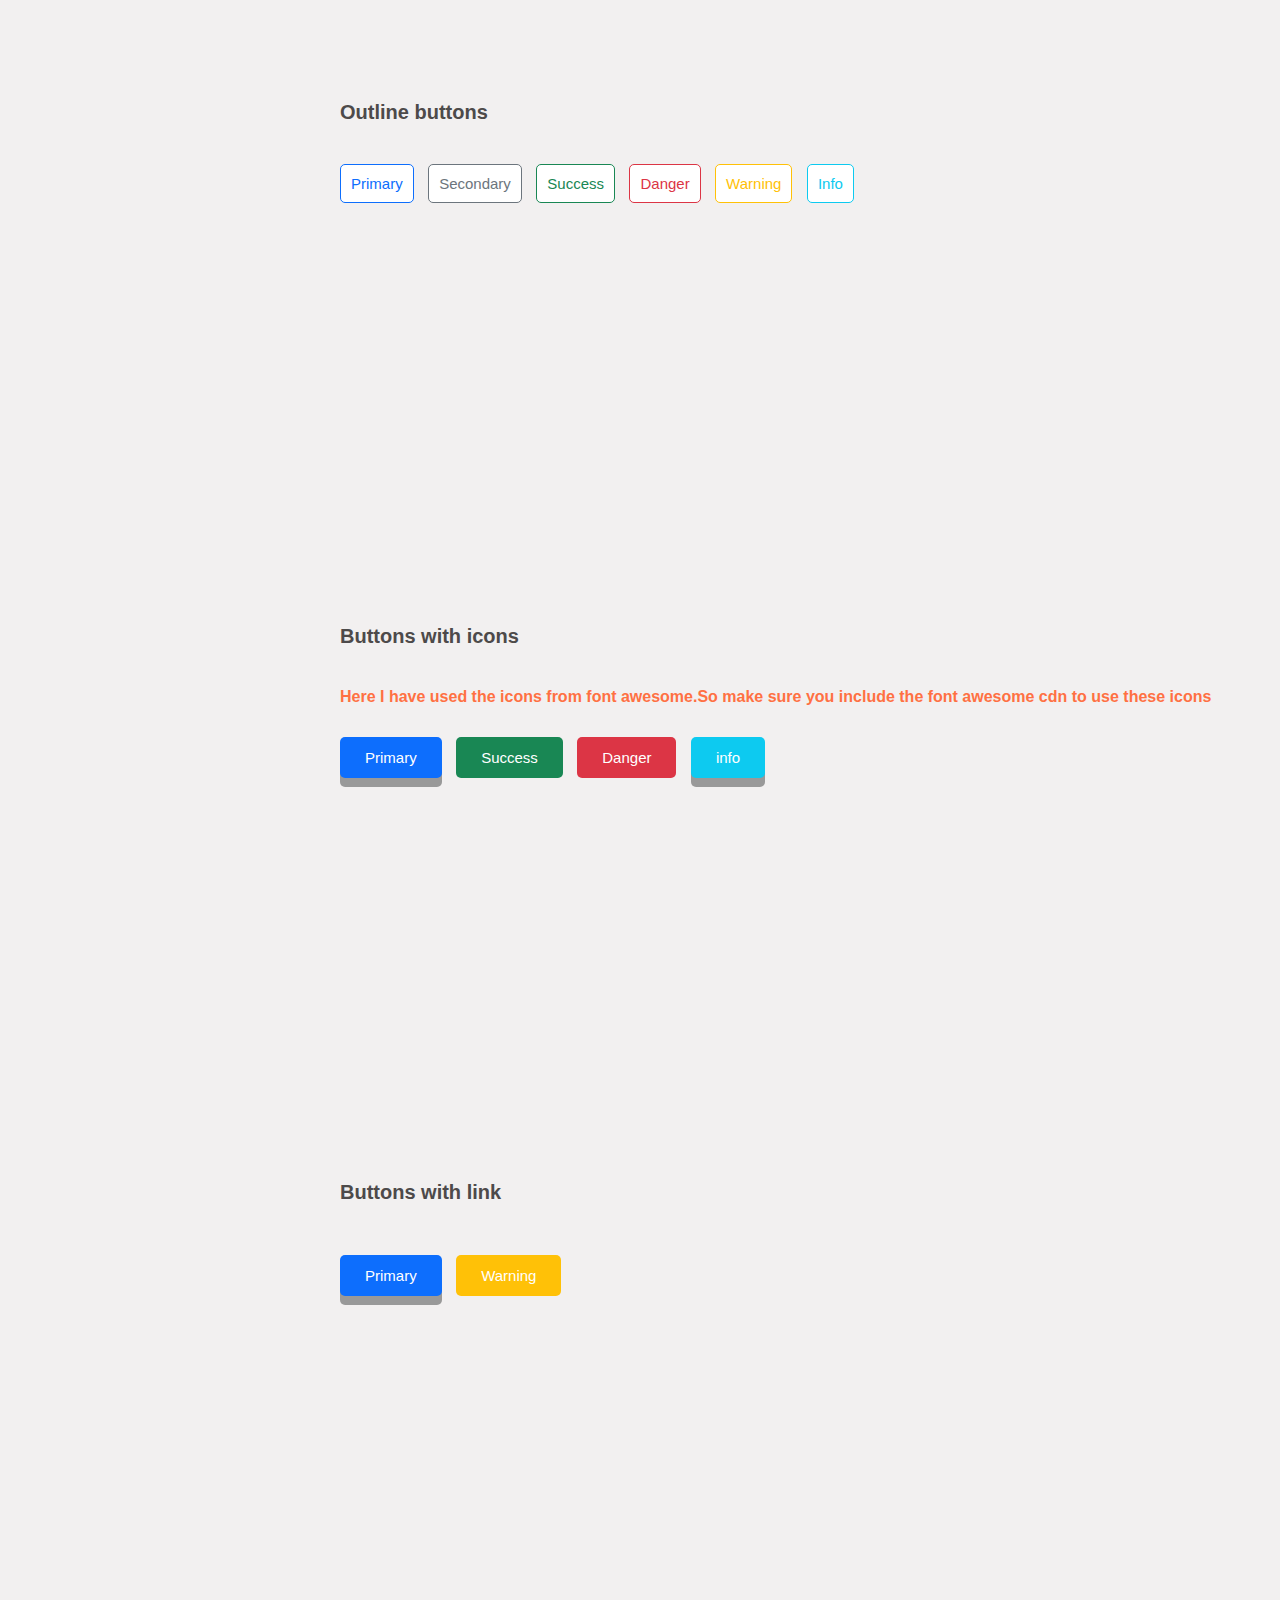
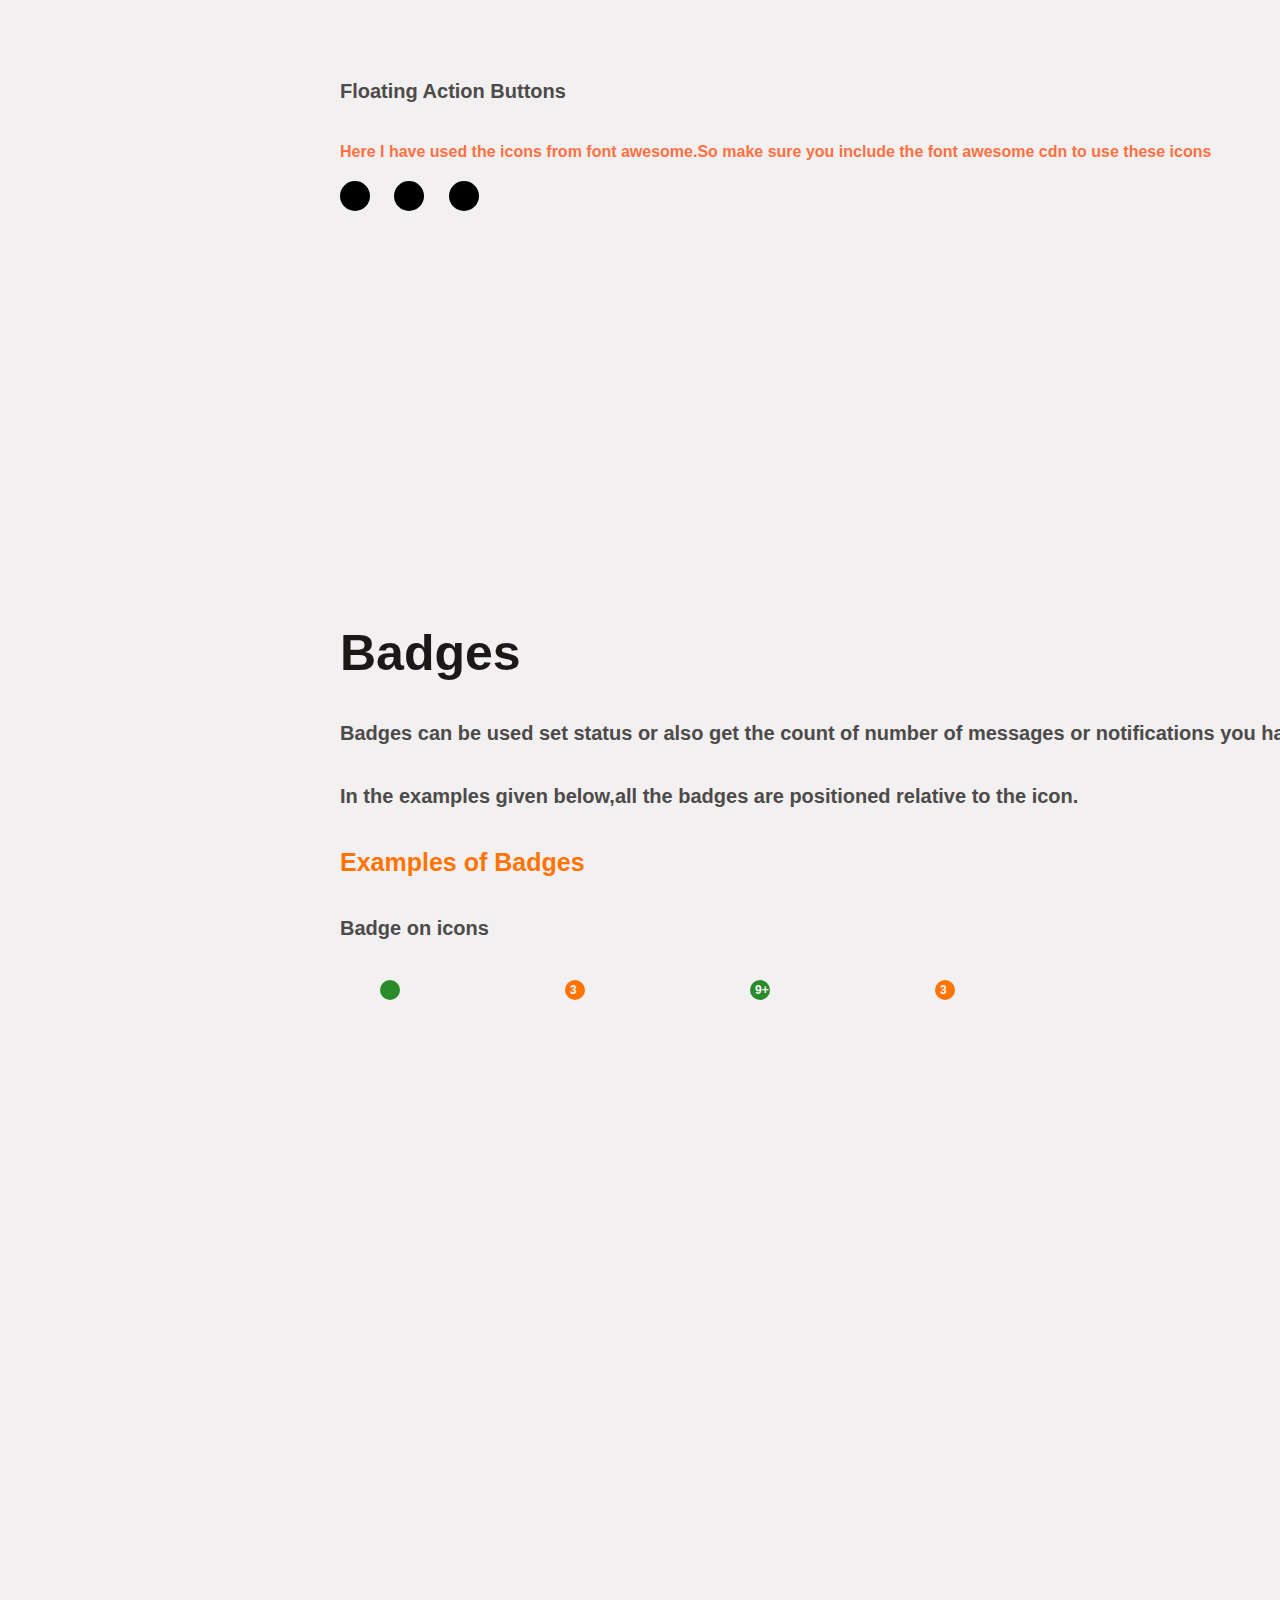
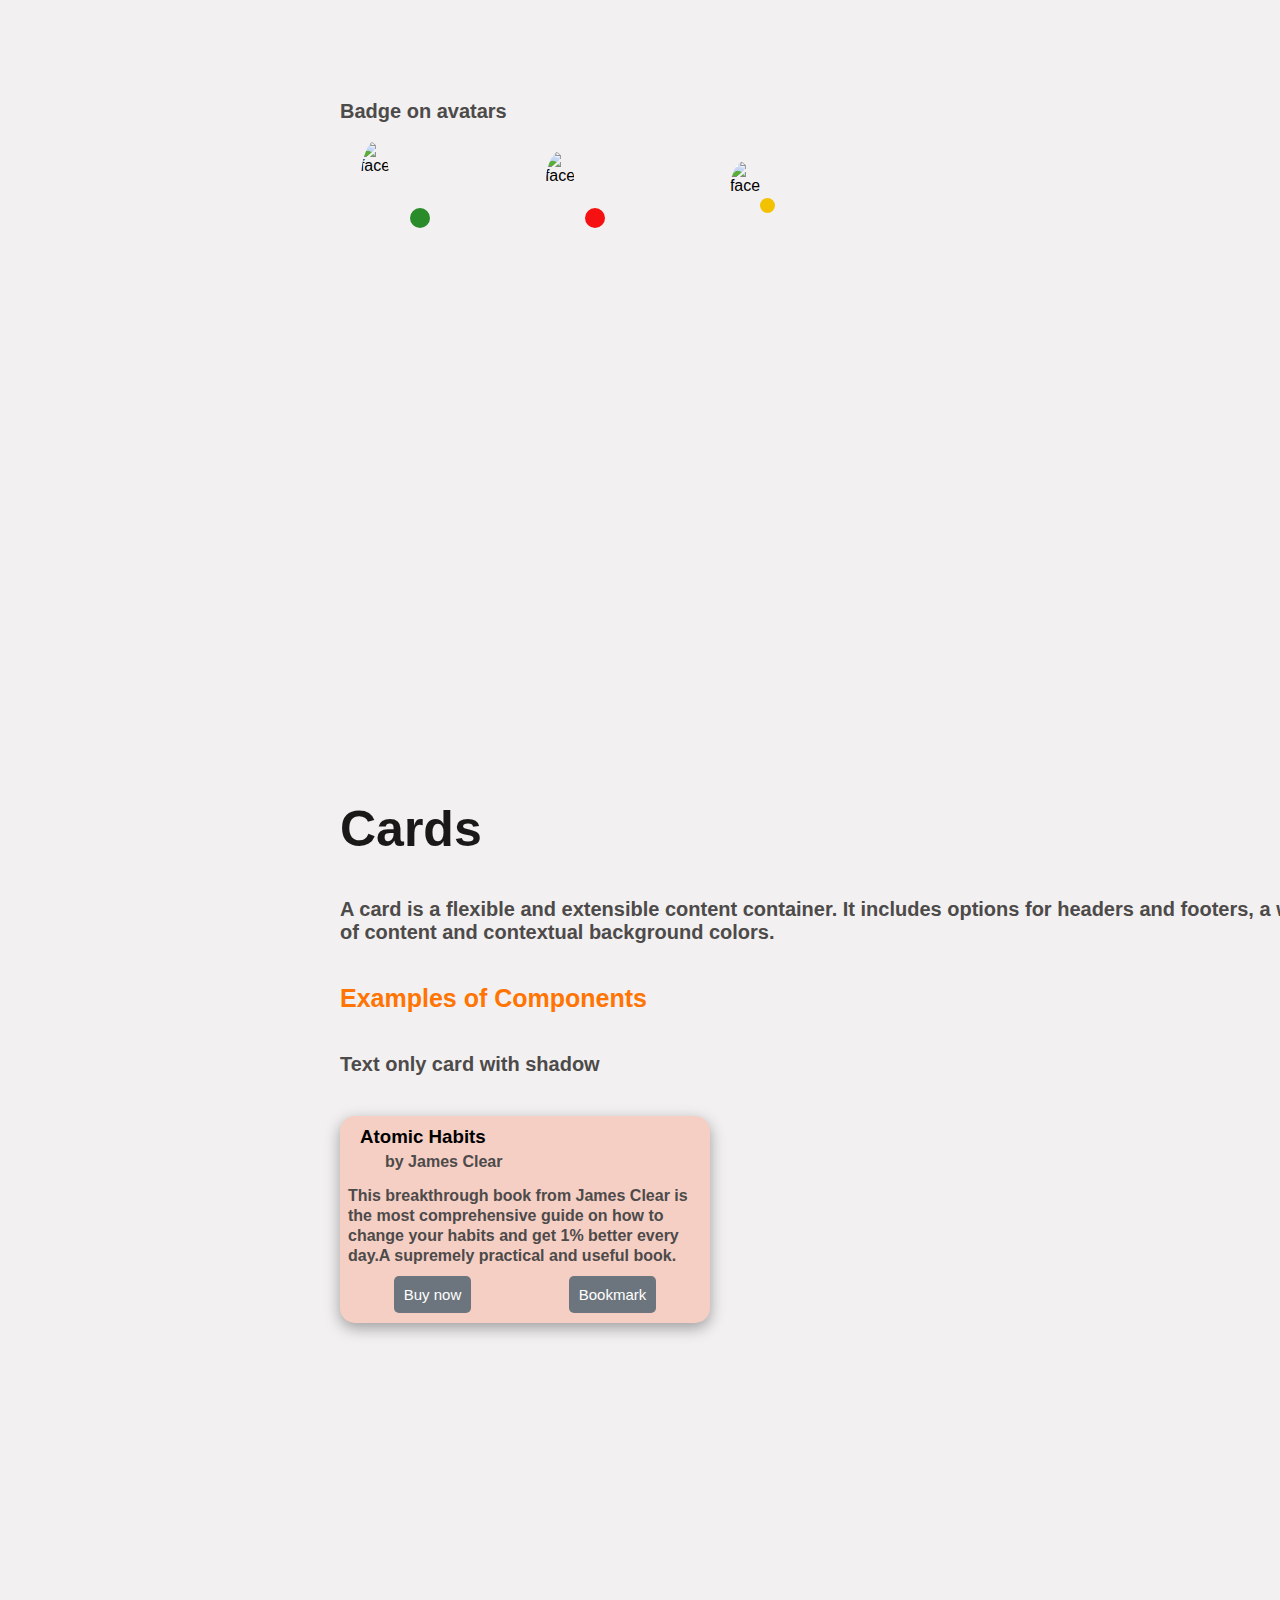
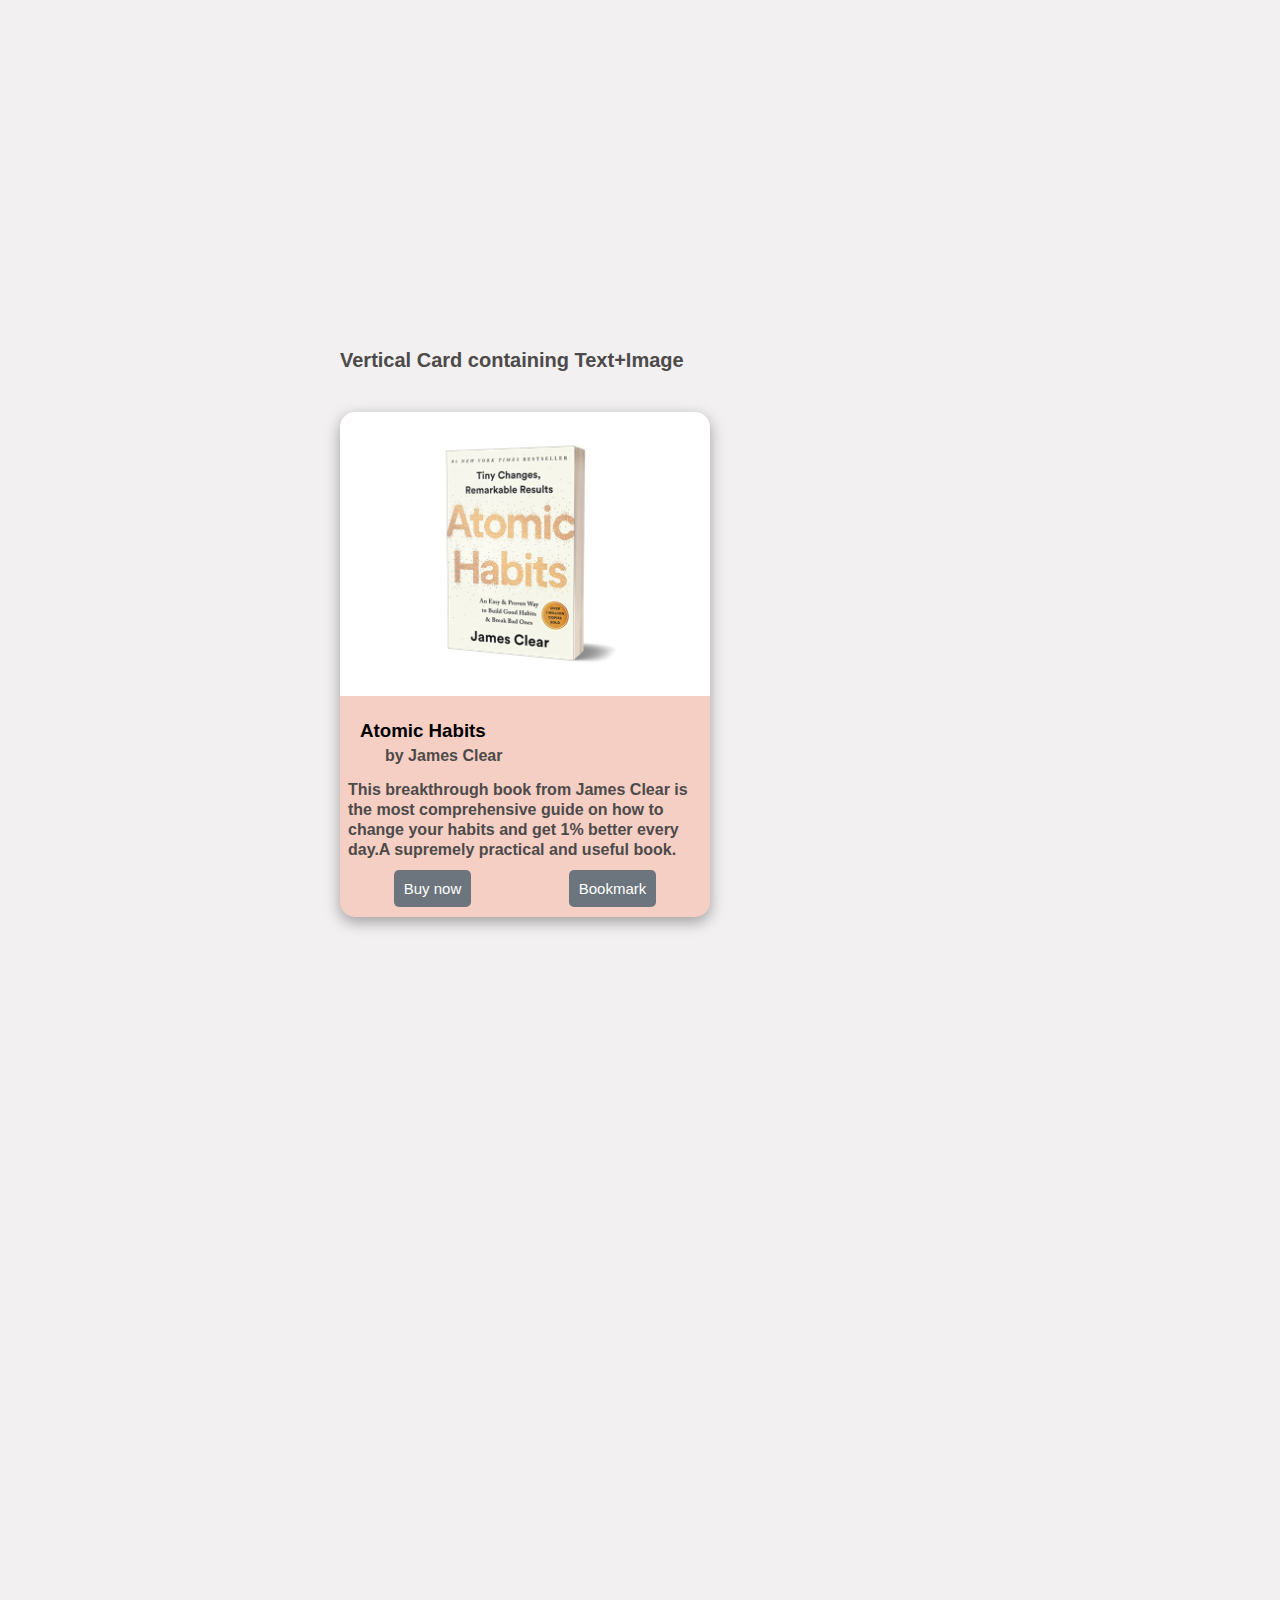
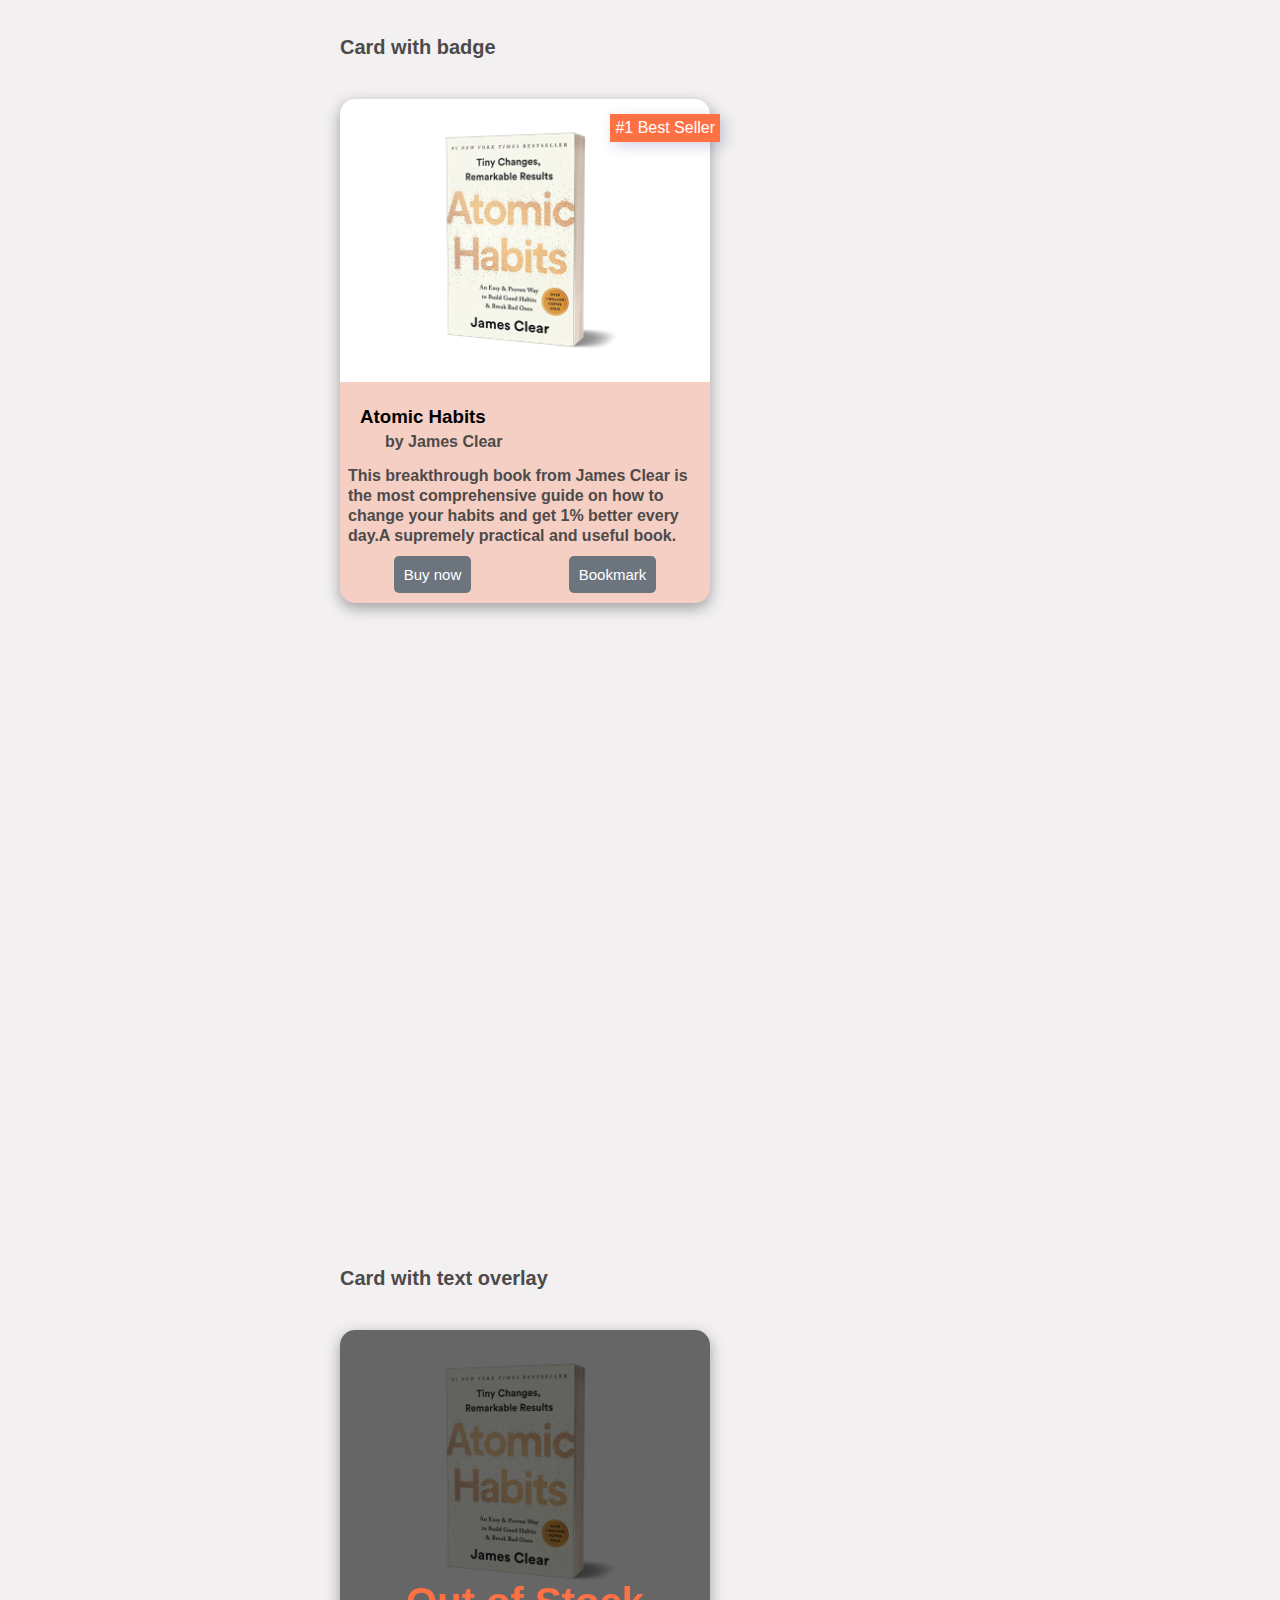
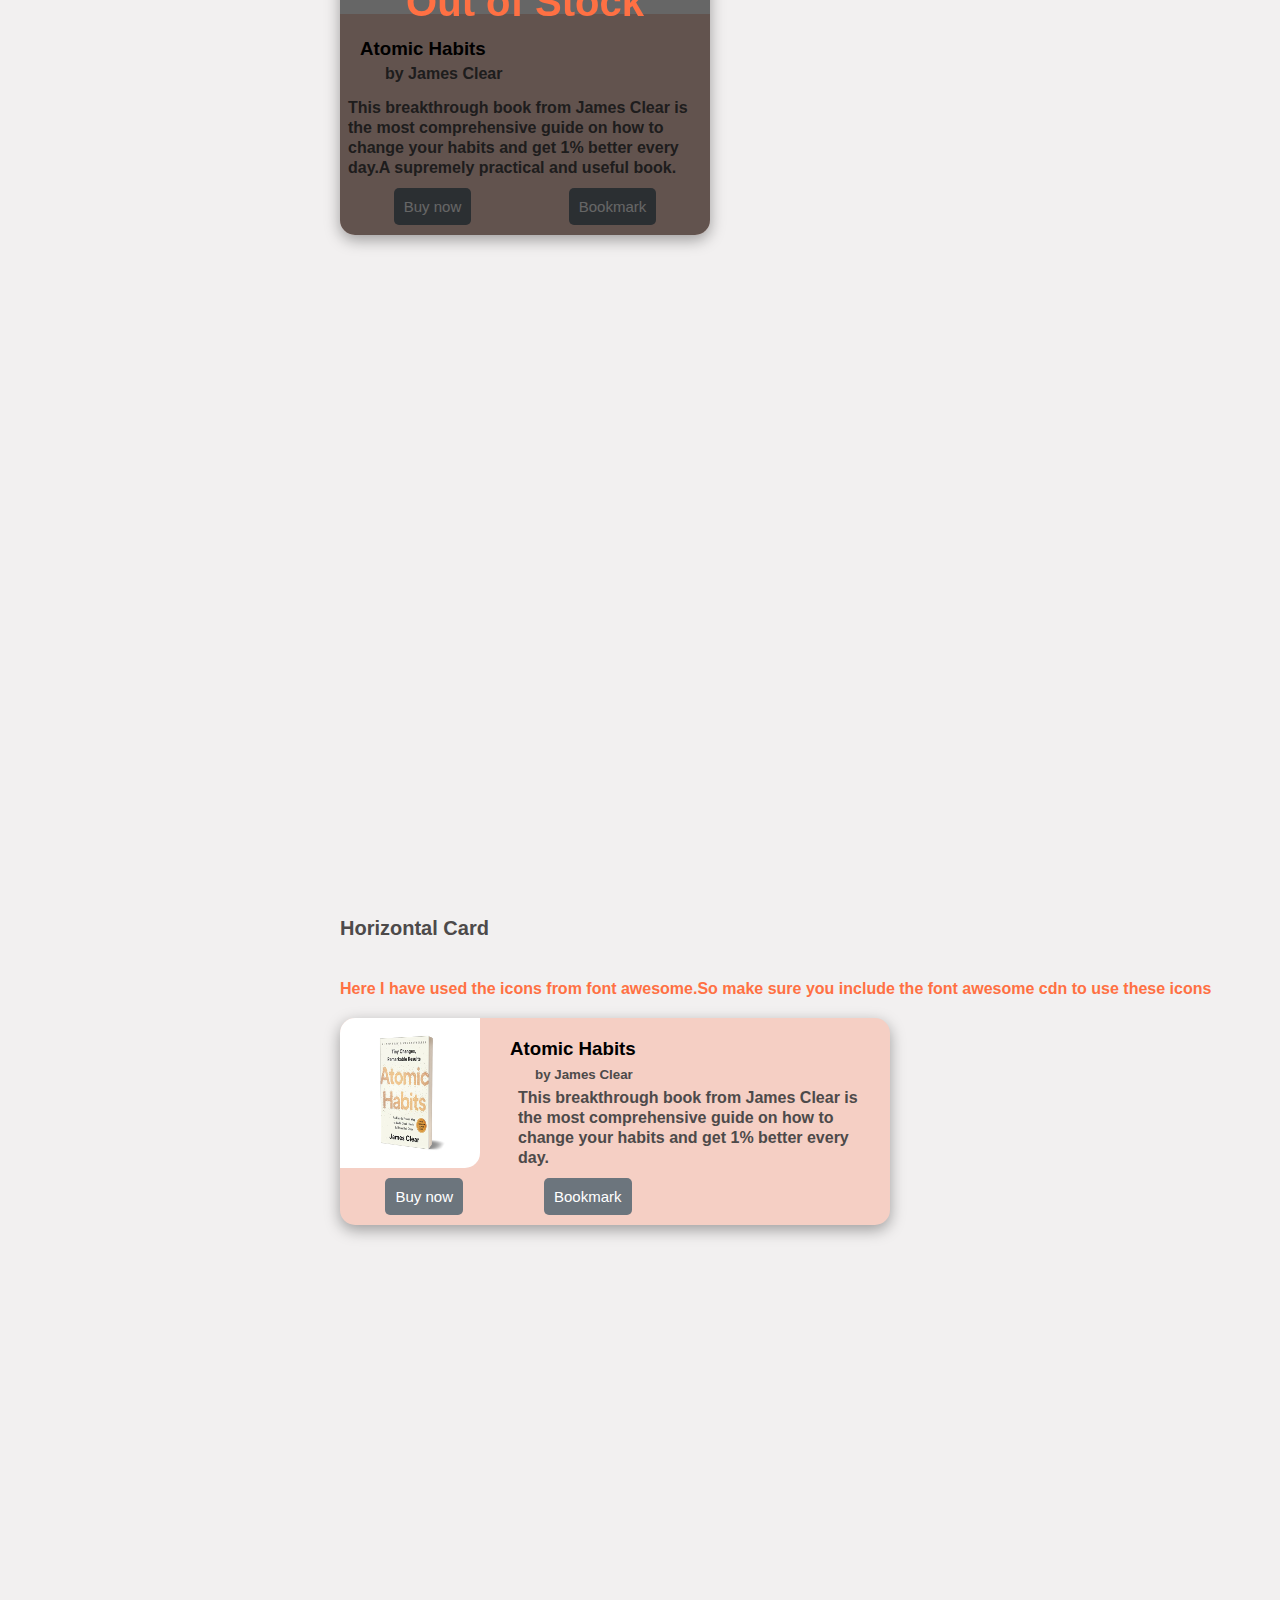
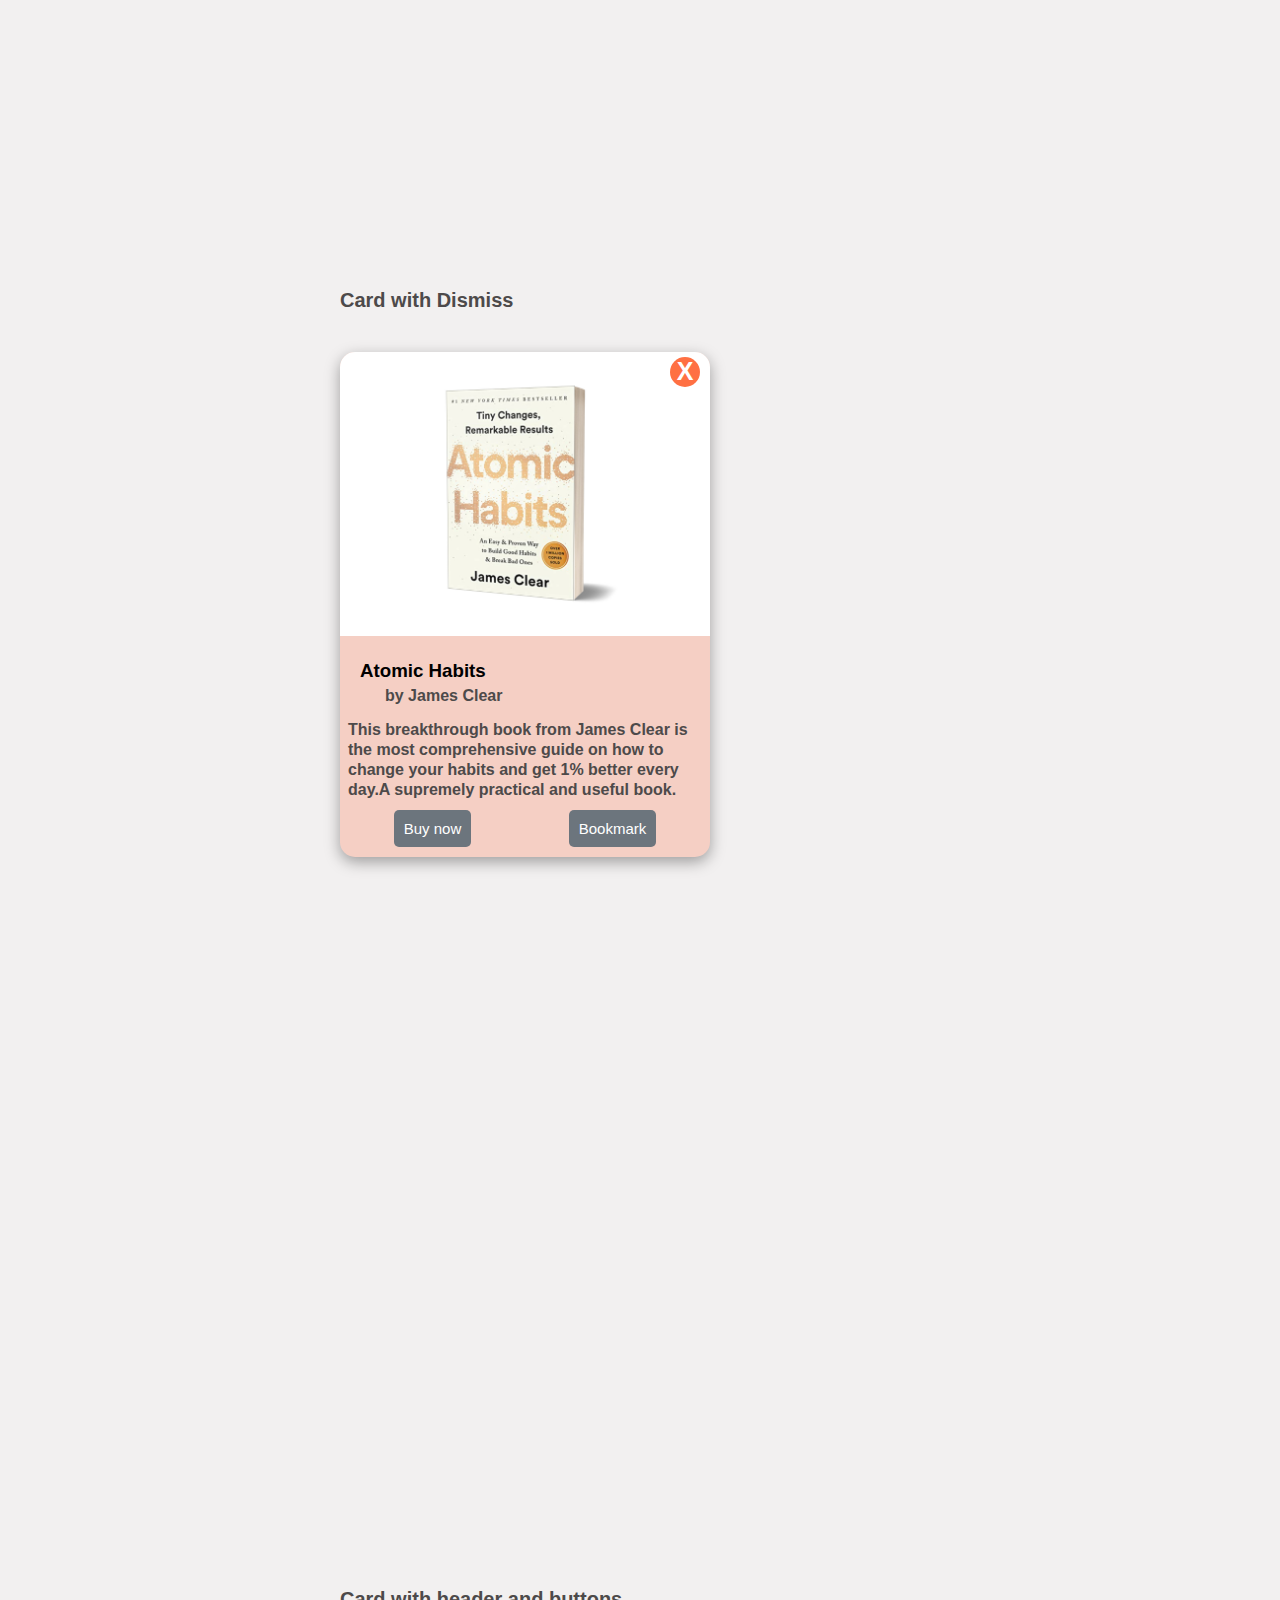
==== commit 4b2e1651: "changed badge position" ====
--- a/documentation.html
+++ b/documentation.html
@@ -6,10 +6,11 @@
     <meta name="viewport" content="width=device-width, initial-scale=1.0">
     <meta name="viewport" content="width=100%" />
     <title>PowerUI|Documentation</title>
+    <link rel="icon" type="image/x-icon" href="/images/favicon.ico">
     <link rel="stylesheet" href="https://cdnjs.cloudflare.com/ajax/libs/font-awesome/5.1.0/css/v4-shims.min.css" integrity="sha512-p++g4gkFY8DBqLItjIfuKJPFvTPqcg2FzOns2BNaltwoCOrXMqRIOqgWqWEvuqsj/3aVdgoEo2Y7X6SomTfUPA==" crossorigin="anonymous" referrerpolicy="no-referrer" />
     <link rel="stylesheet" href="./Components/component.css">
    <link rel="stylesheet" href="documentation.css">
-   
+
 </head>
 <body>
     
@@ -308,7 +309,7 @@
         <div class="badge-sect">
             <div class="badge-portion">
                 <img class ="avatar-round avatar-lg"src="https://images.unsplash.com/photo-1570295999919-56ceb5ecca61?ixlib=rb-1.2.1&ixid=MnwxMjA3fDB8MHxwaG90by1wYWdlfHx8fGVufDB8fHx8&auto=format&fit=crop&w=2960&q=80" alt="face">
-                <p class=" badge-bottom-lg badge-active badge"></p>
+                <p class="badge-bottom-lg badge-active badge"></p>
             </div>
             <div class="badge-portion">
                 <img class ="avatar-round avatar-md"src="https://images.unsplash.com/photo-1570295999919-56ceb5ecca61?ixlib=rb-1.2.1&ixid=MnwxMjA3fDB8MHxwaG90by1wYWdlfHx8fGVufDB8fHx8&auto=format&fit=crop&w=2960&q=80" alt="face">
